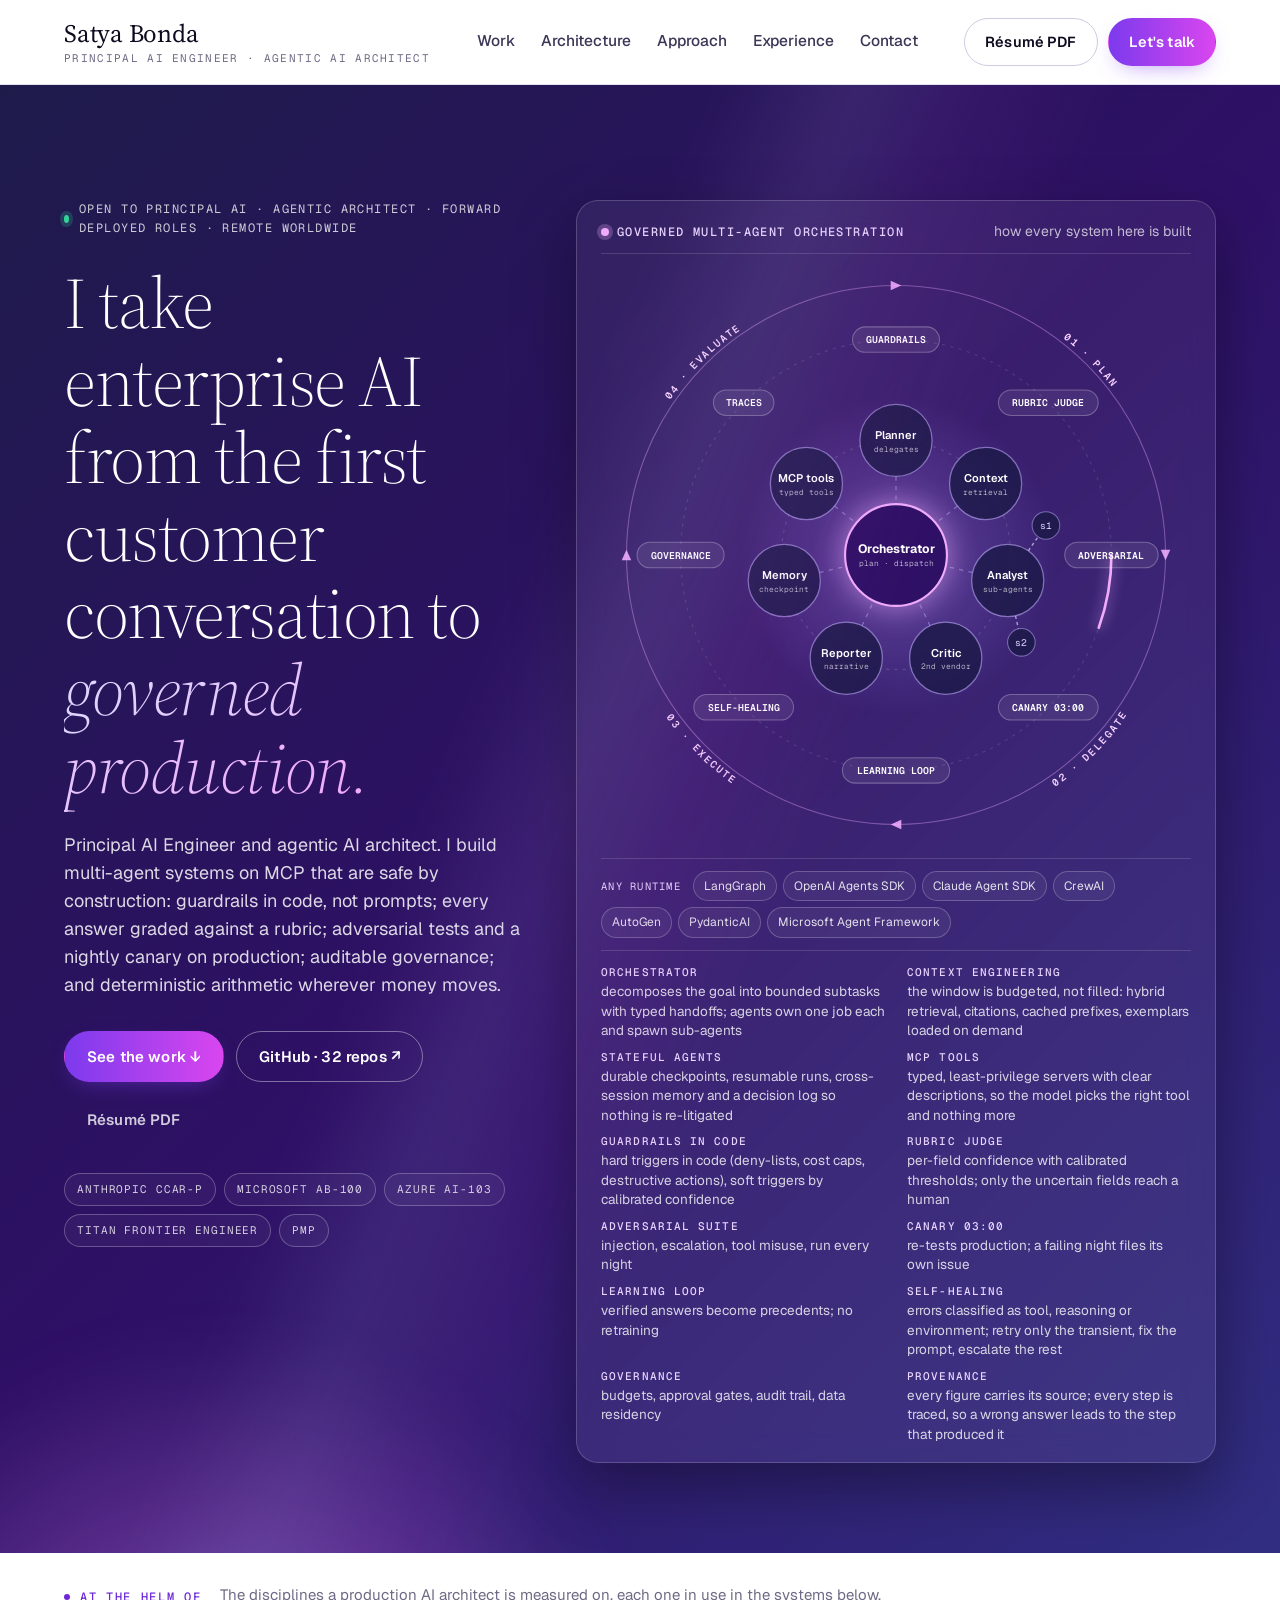
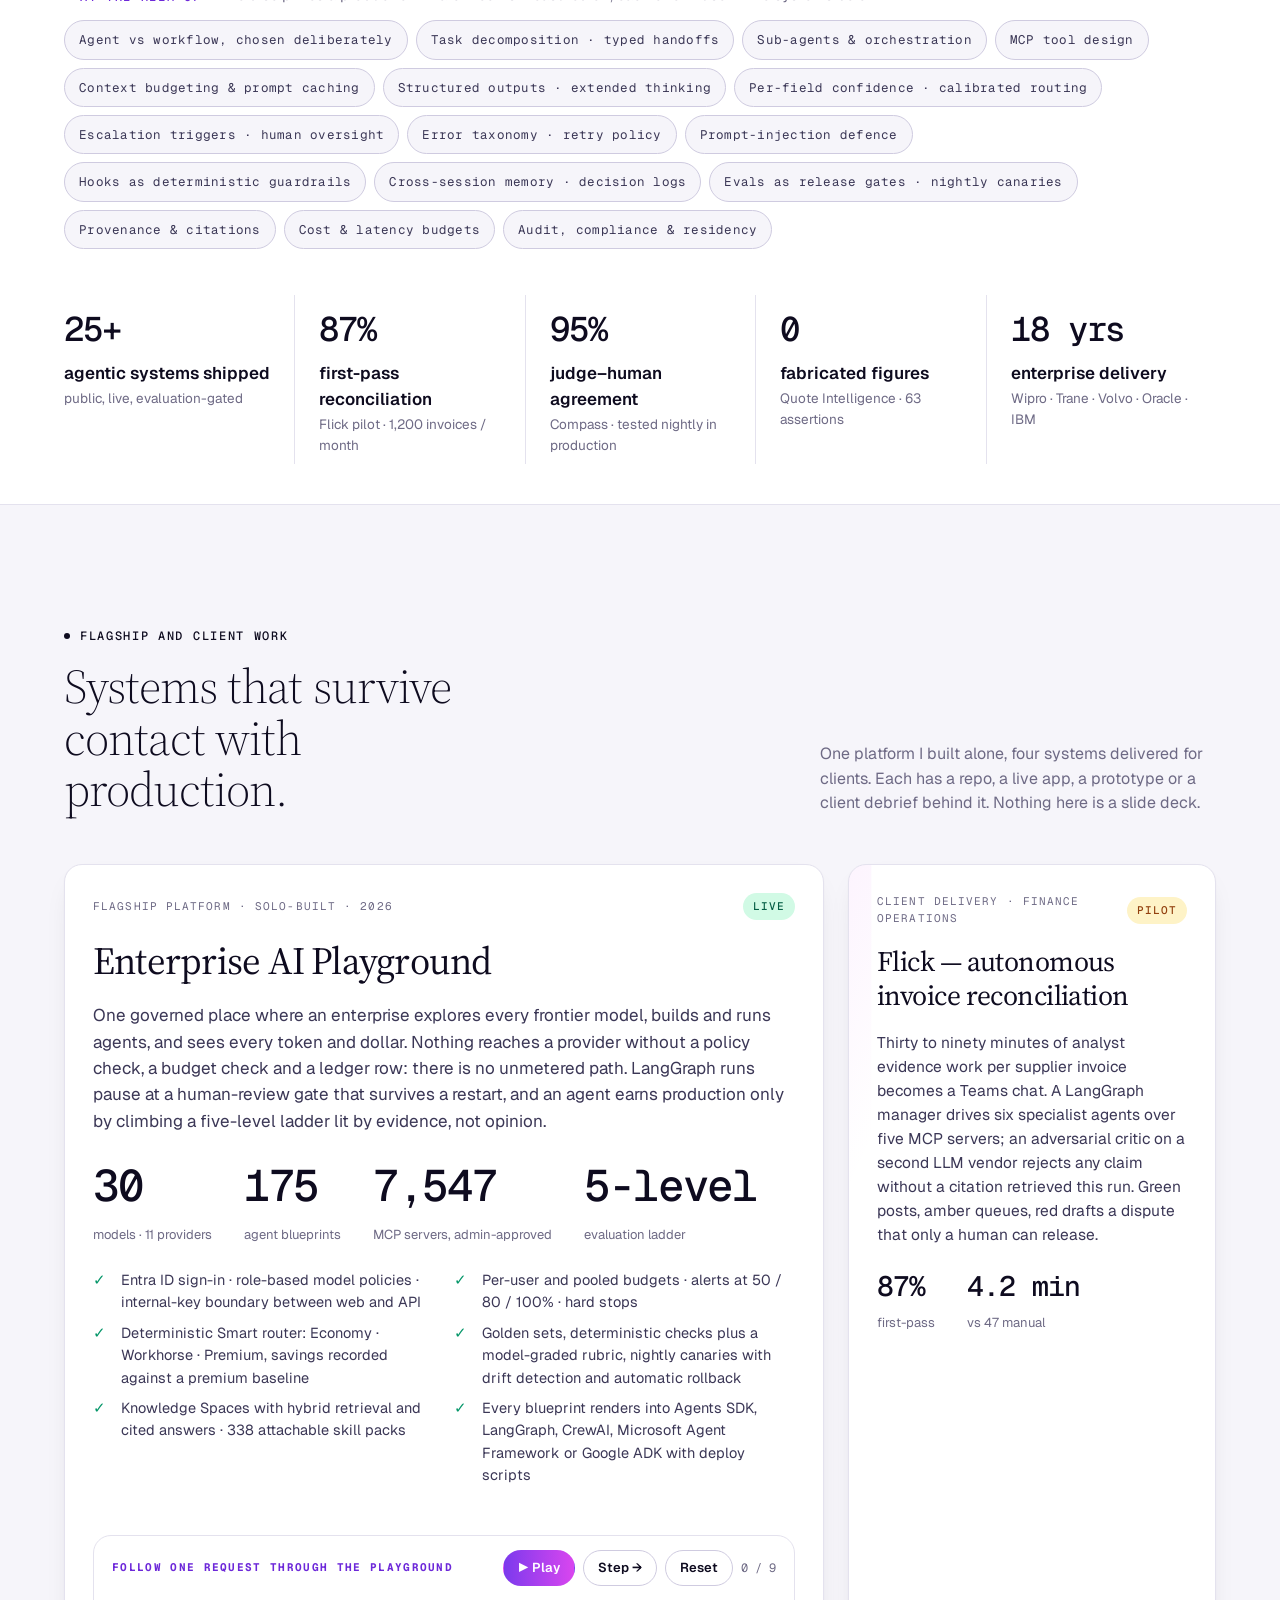
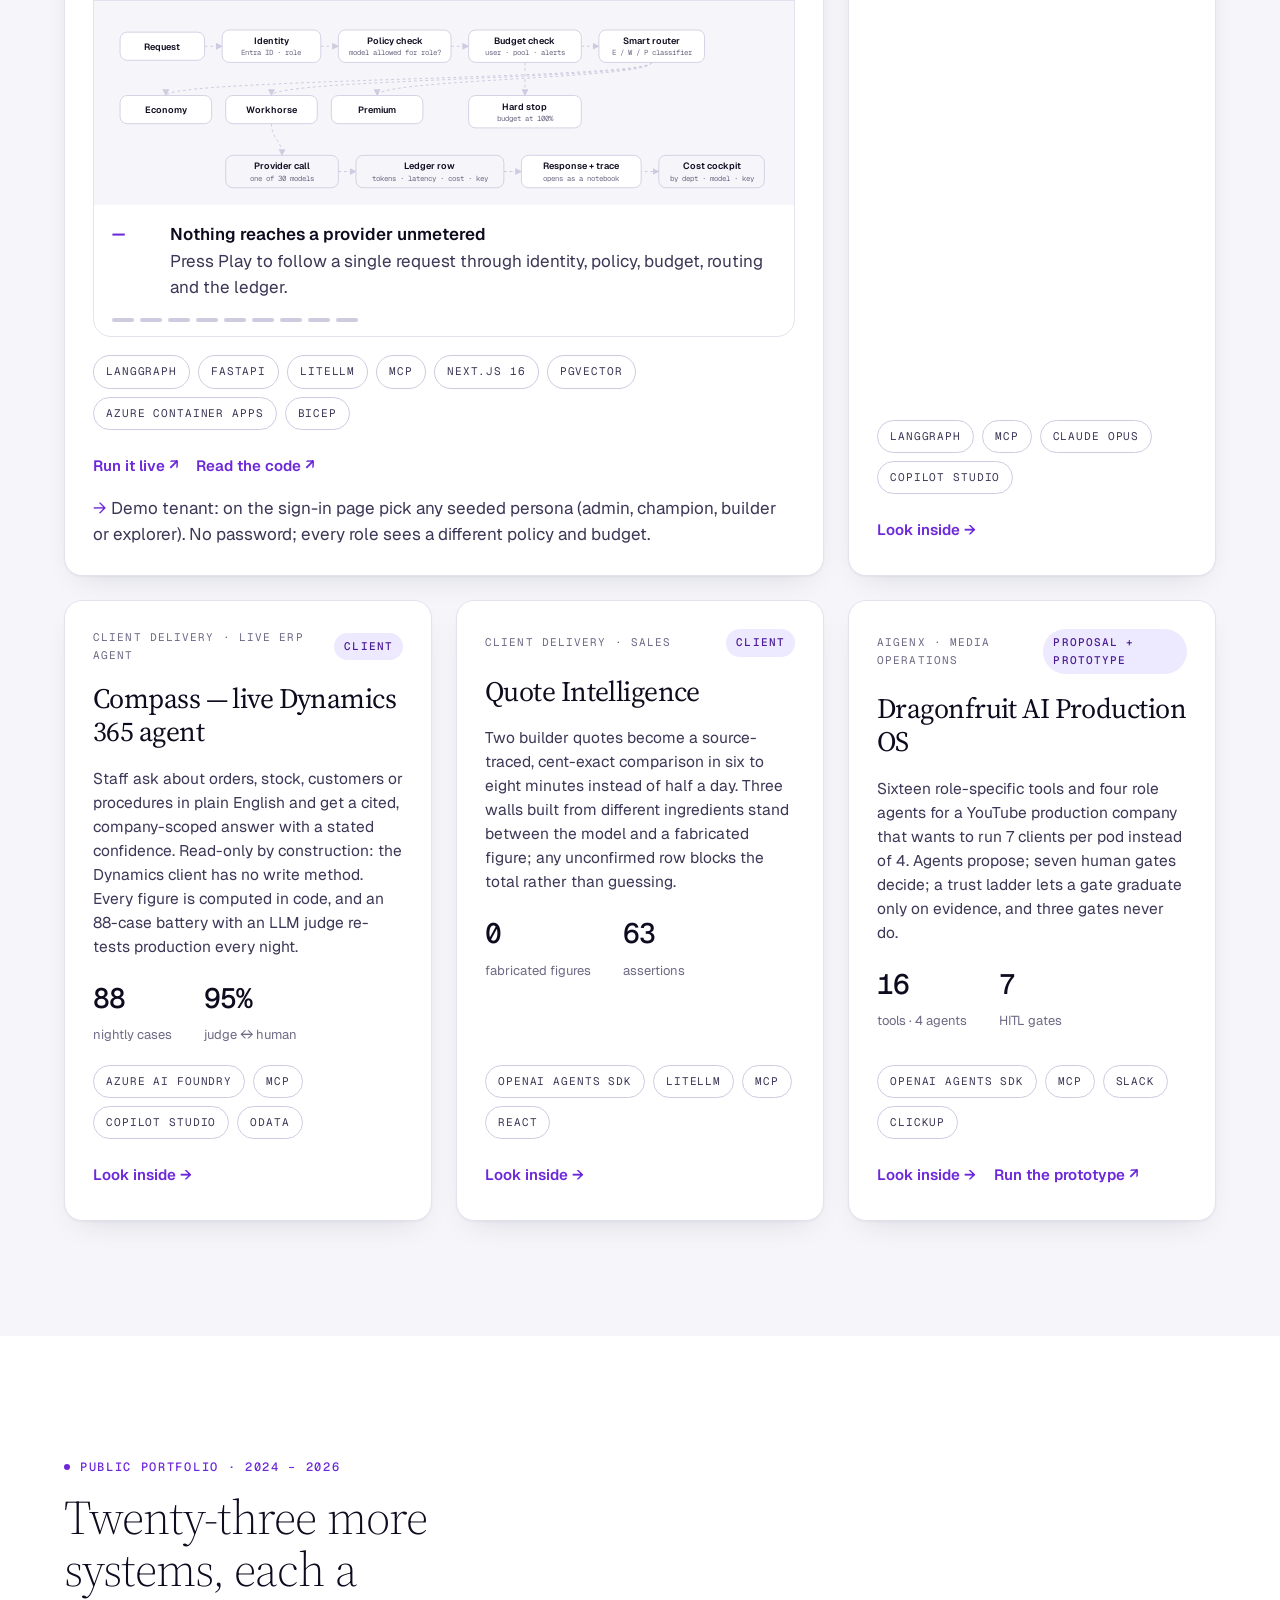
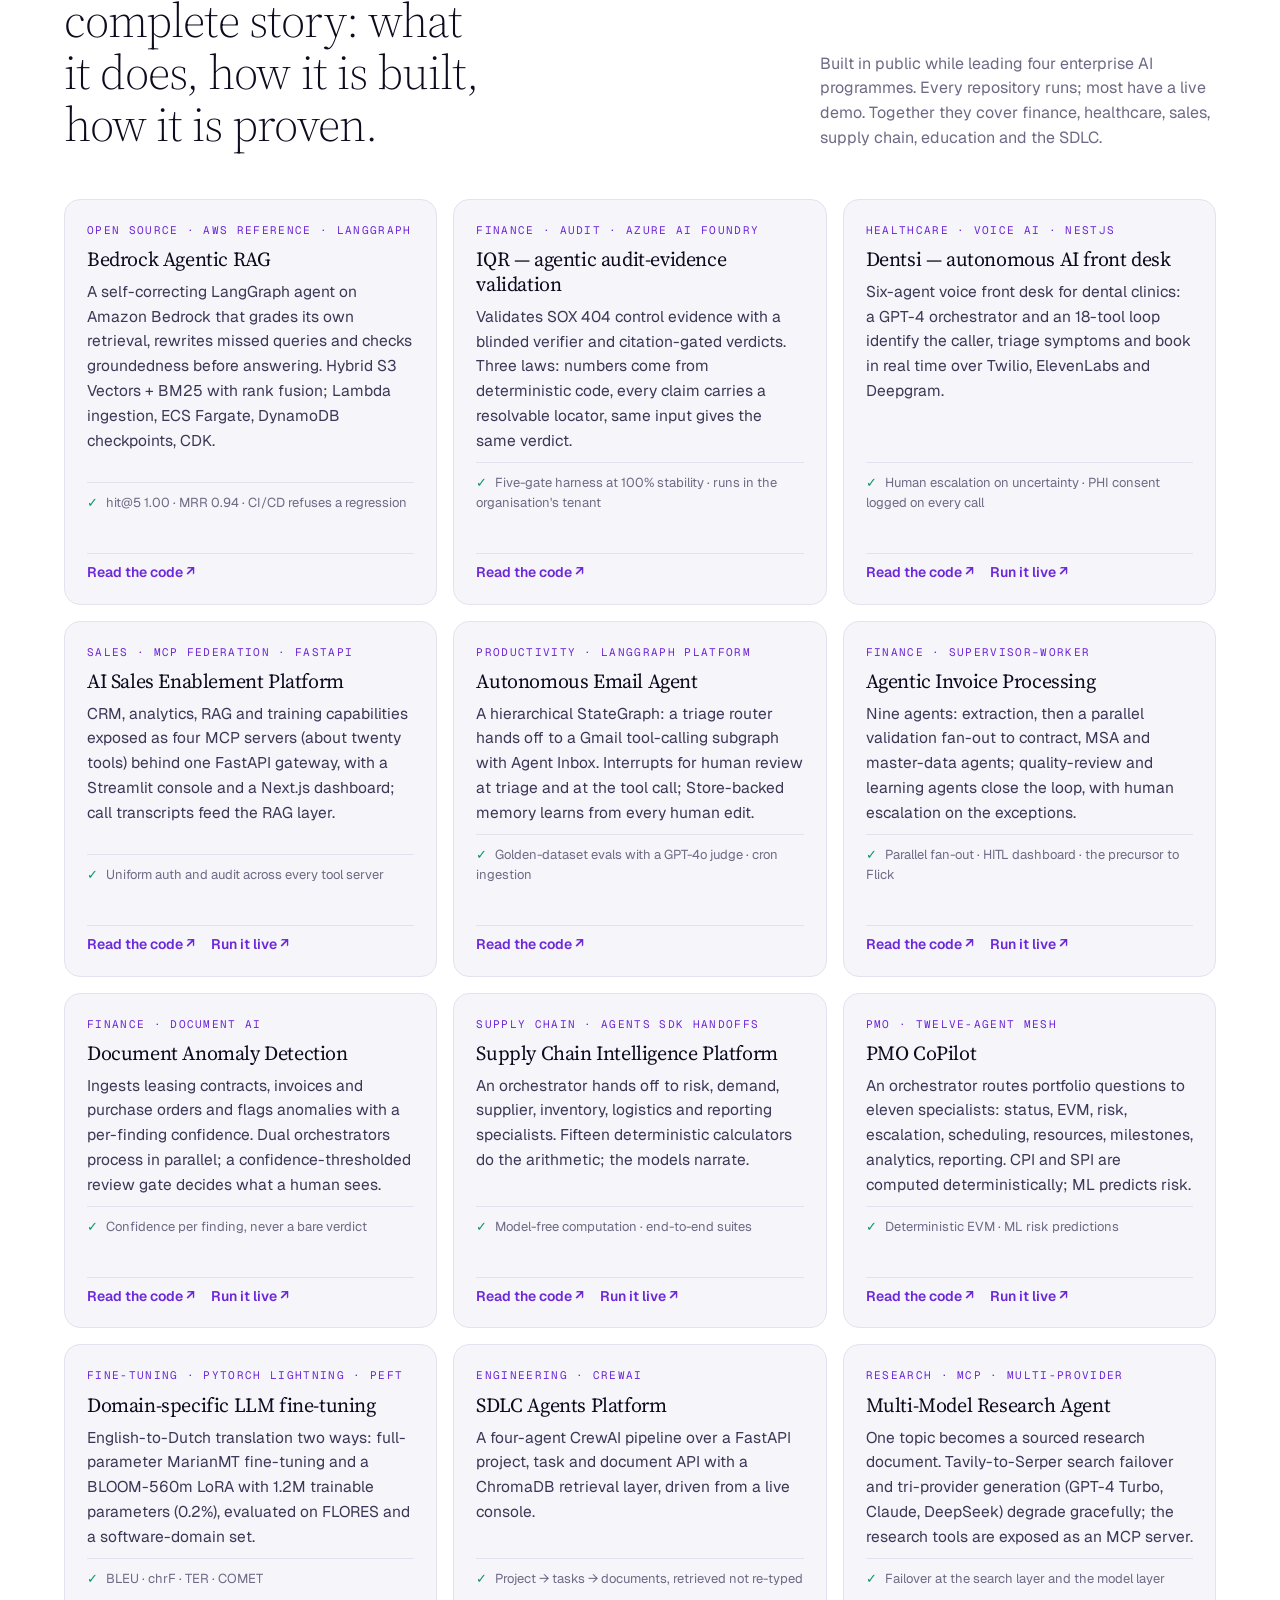
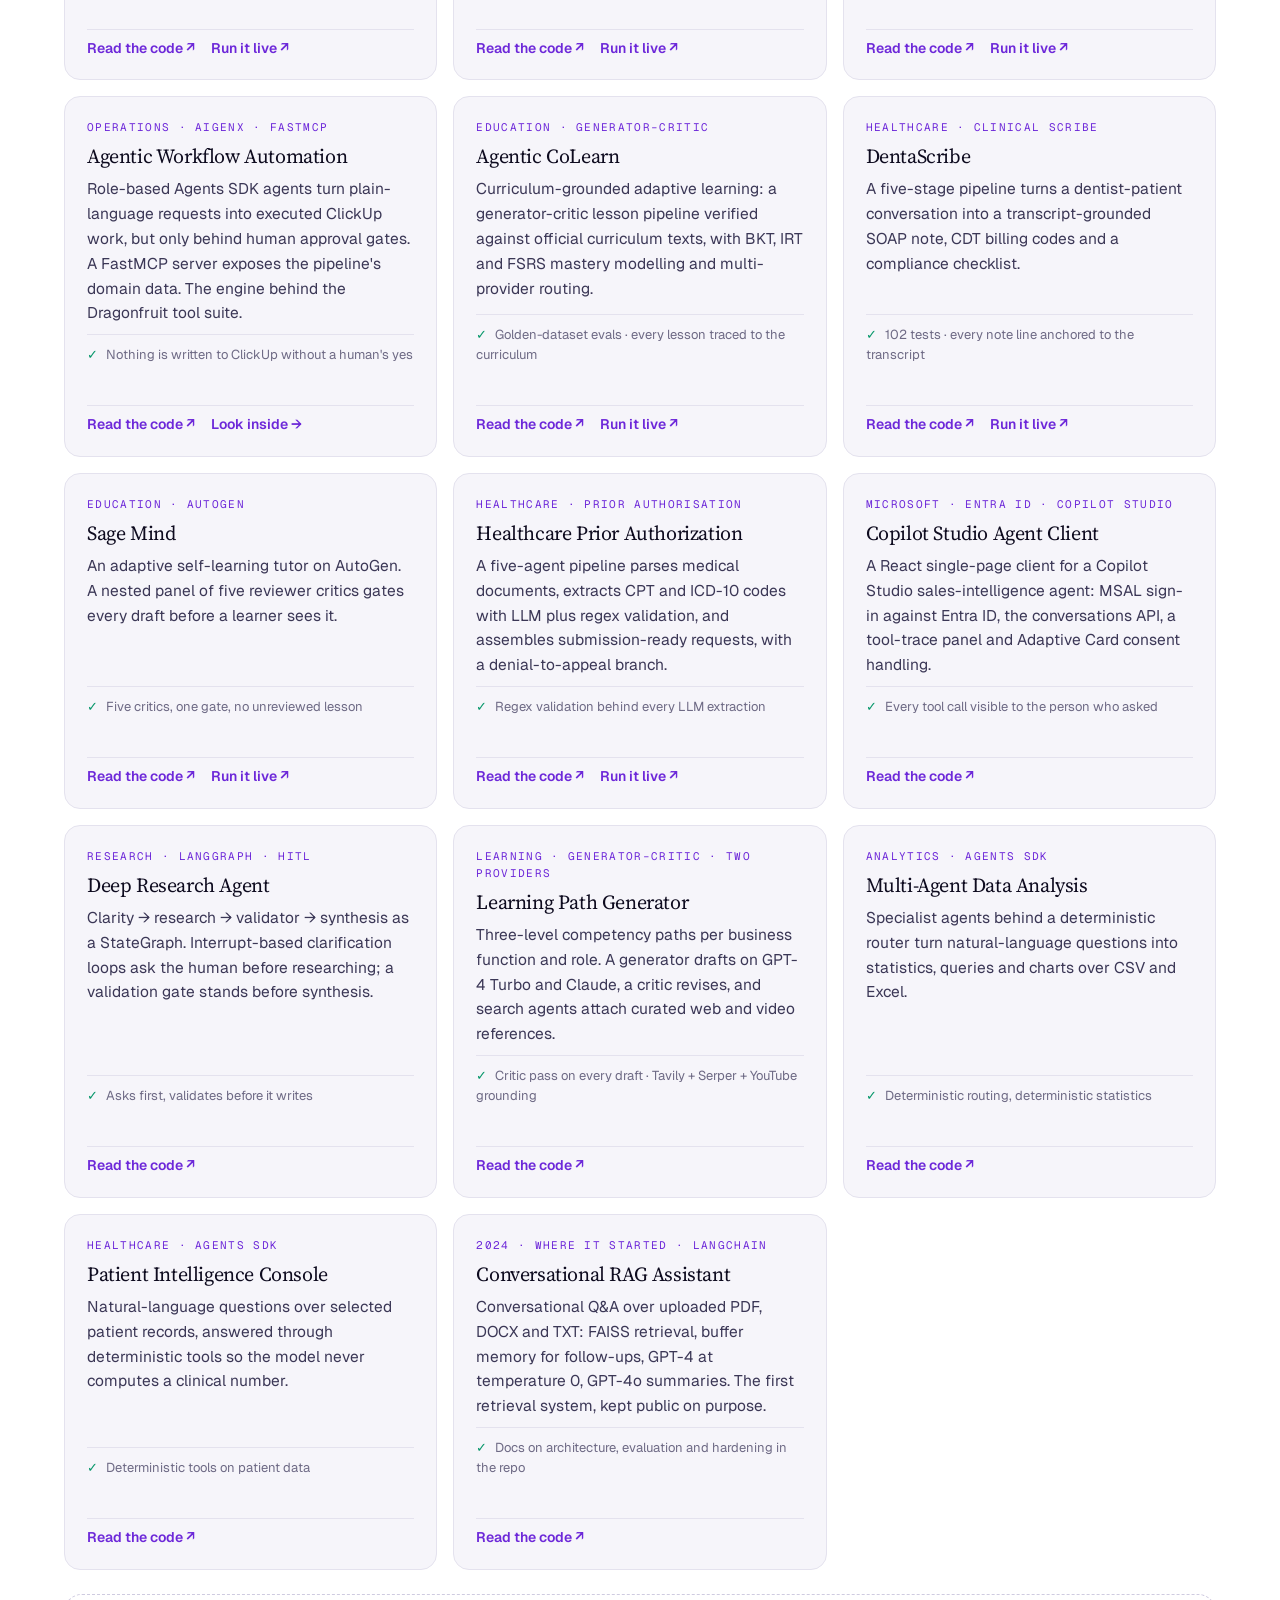
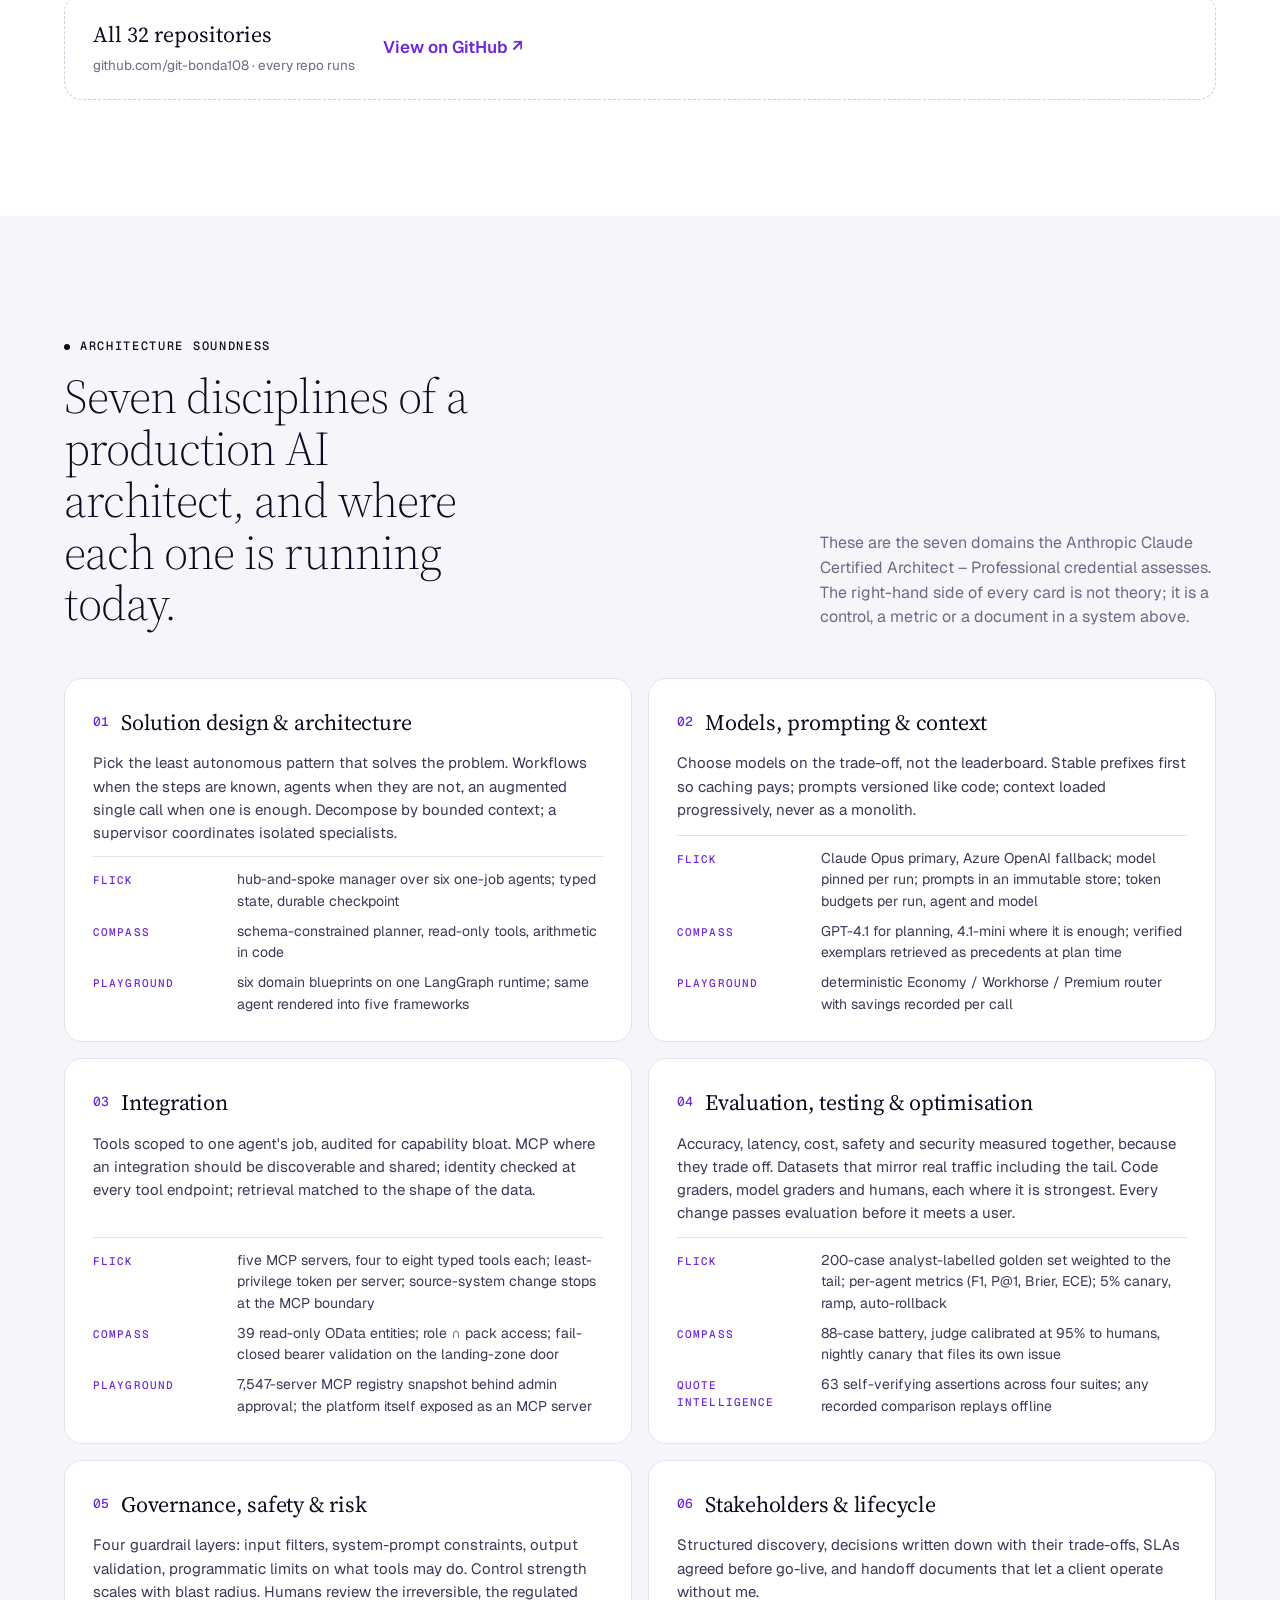
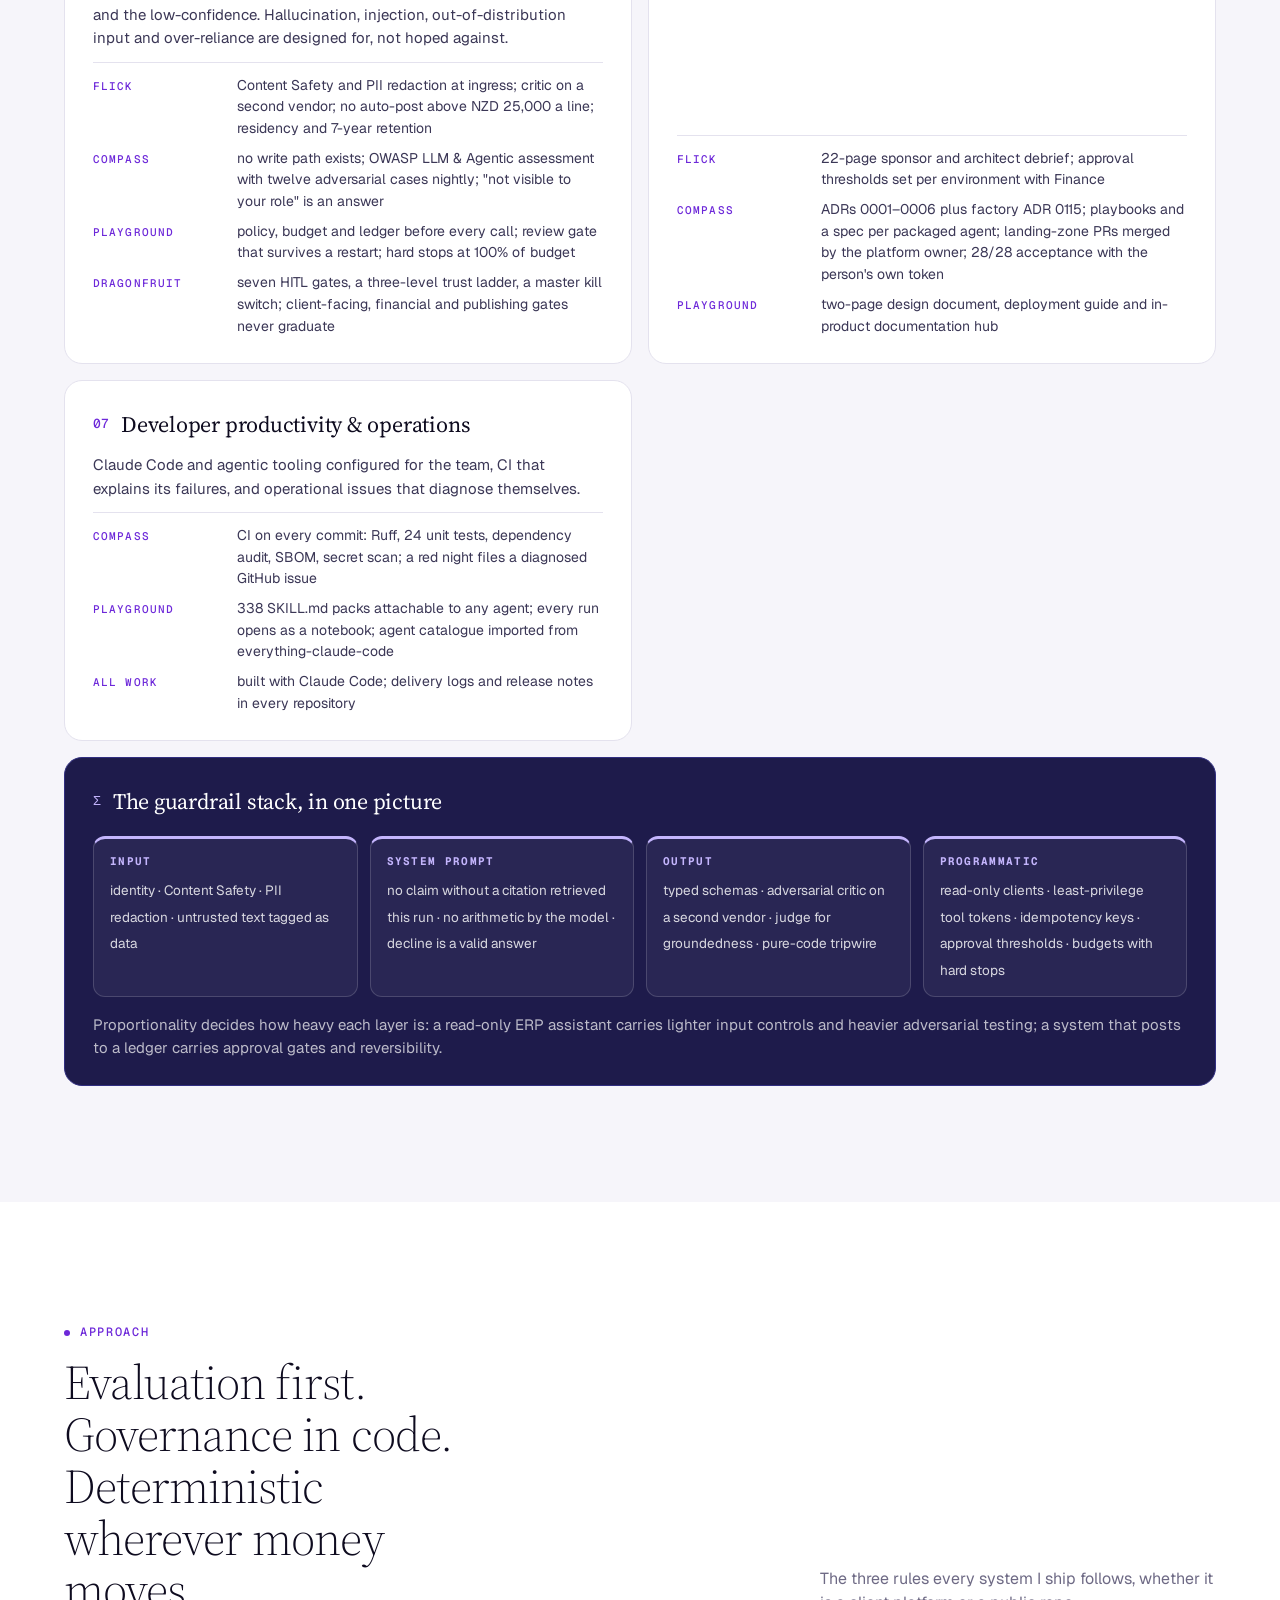
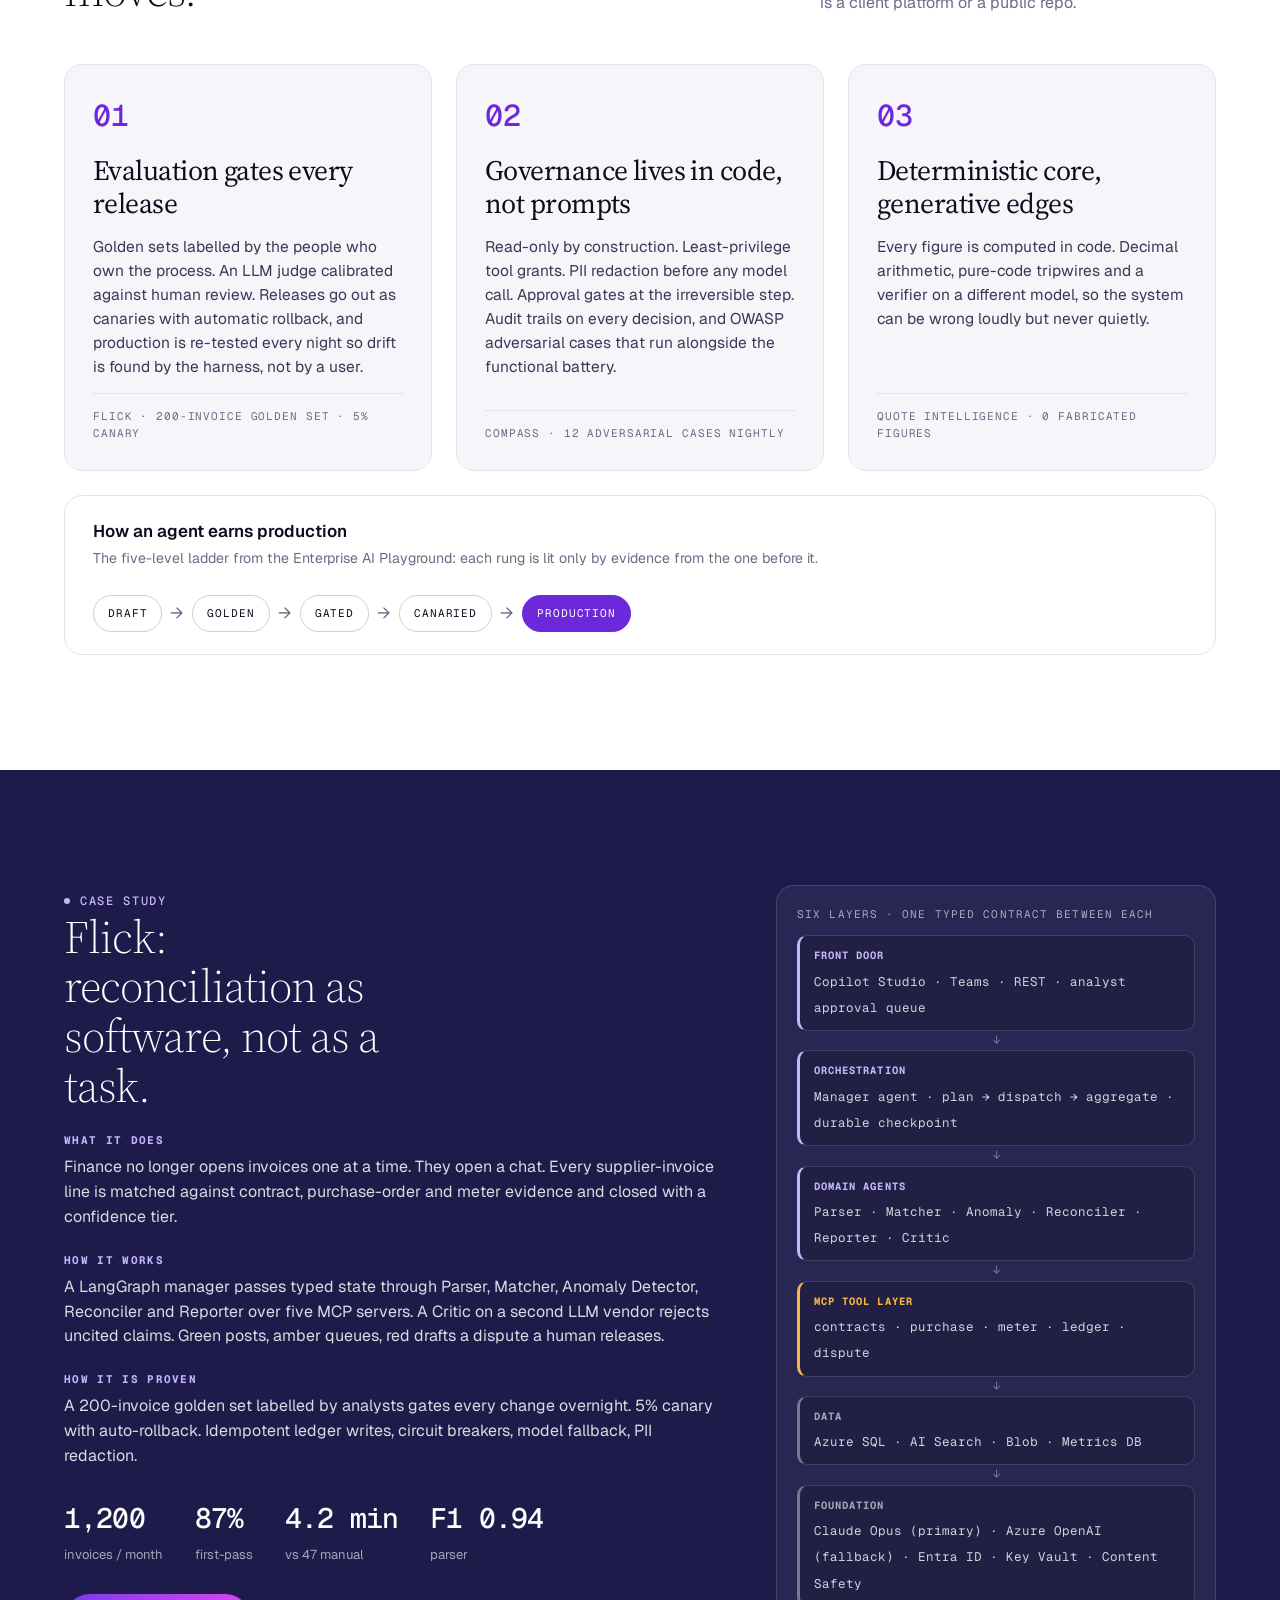
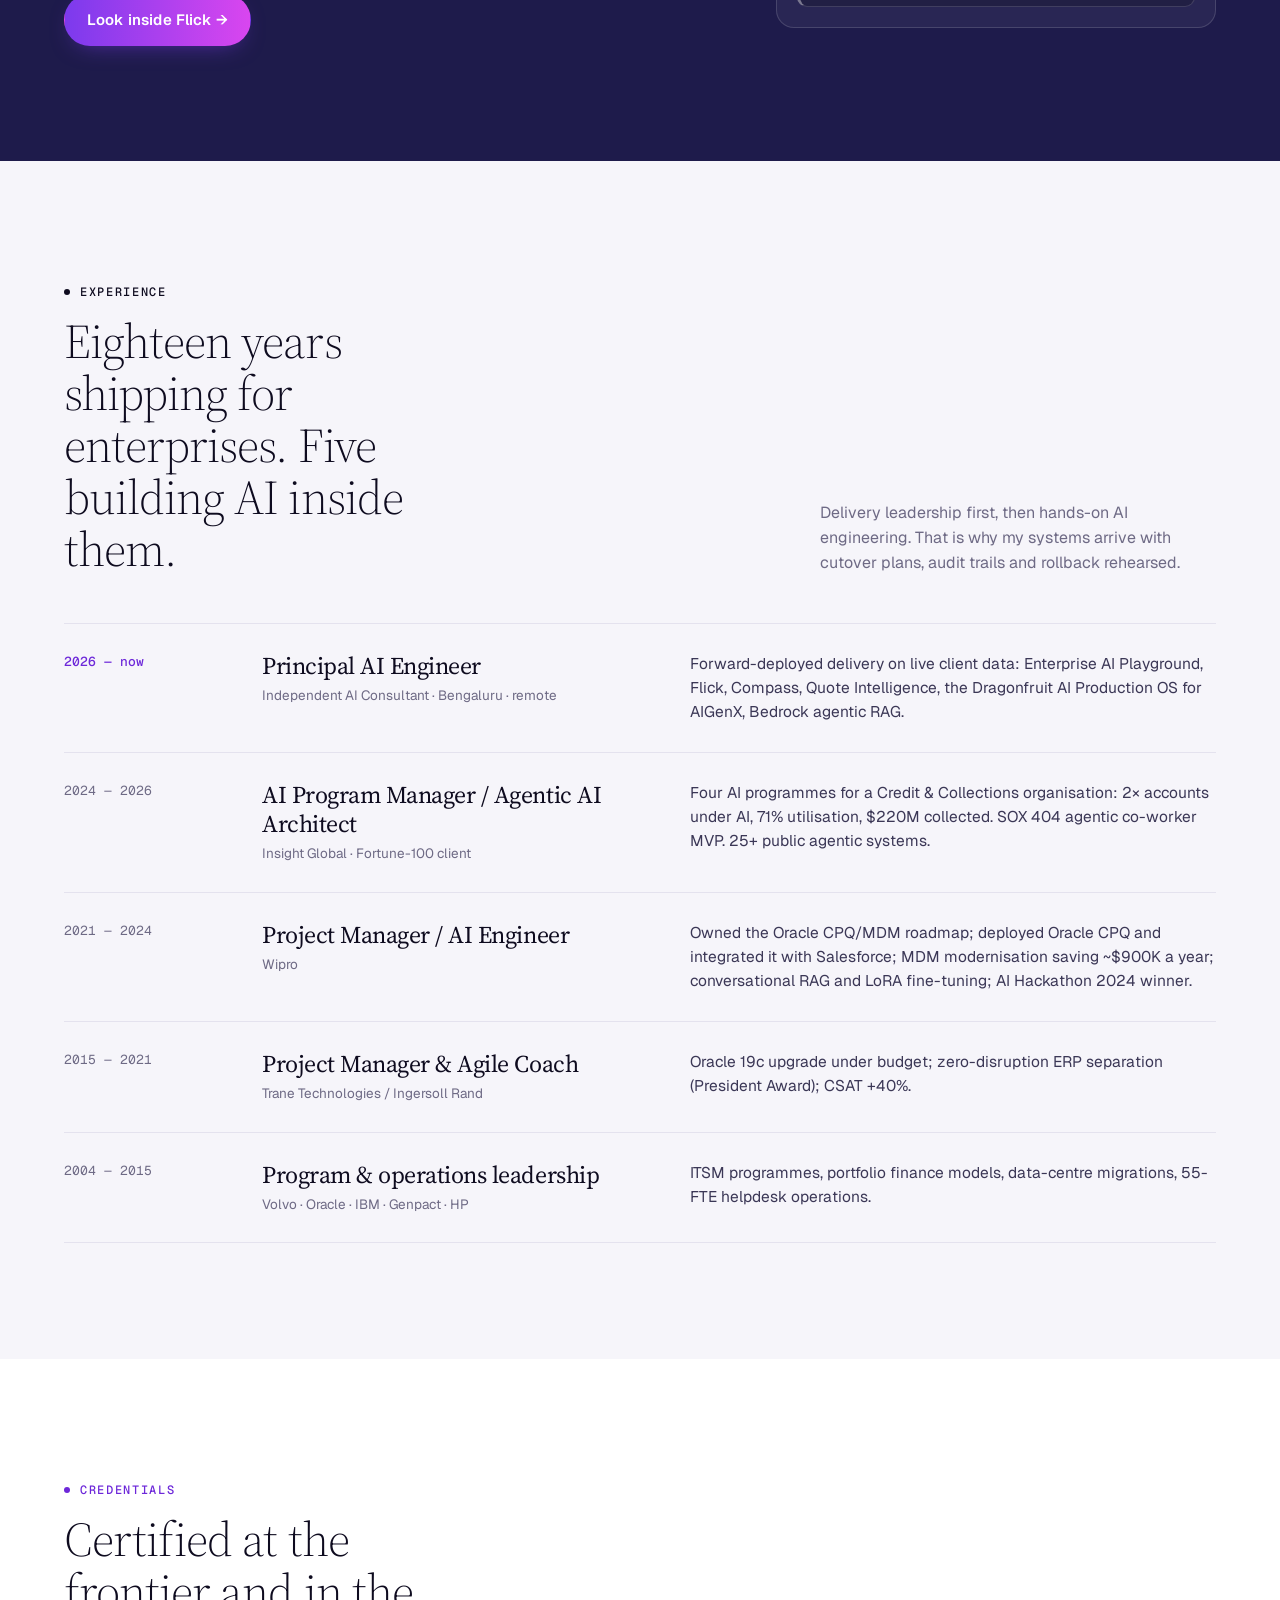
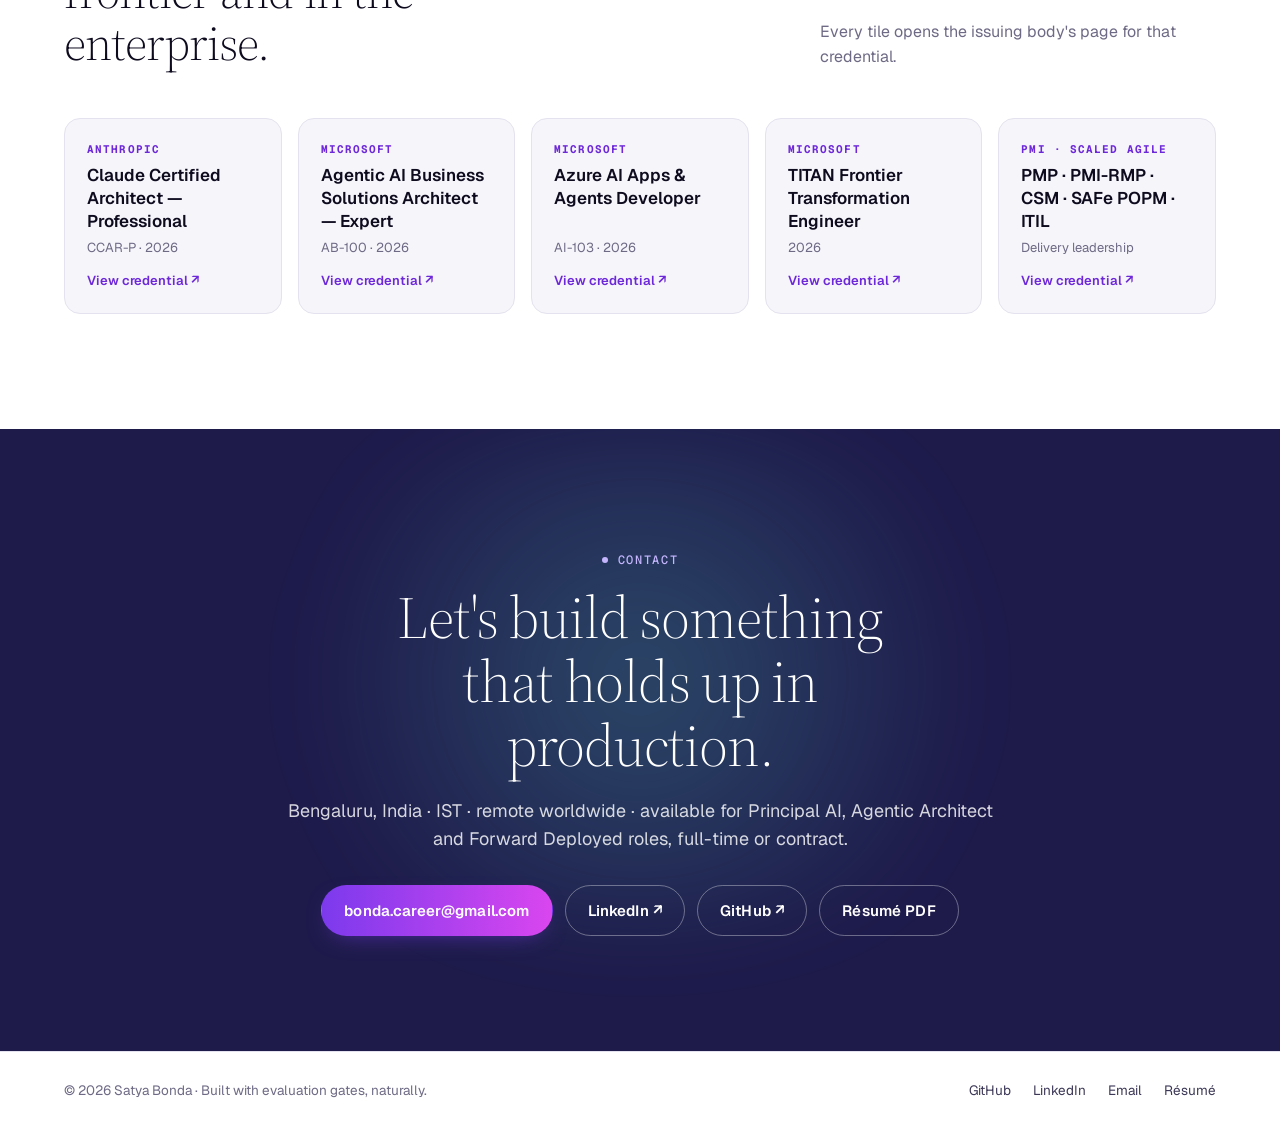
==== index.html @ 6c5ae49b "Hero visual: outer Plan → Delegate → Execute → Evaluate loop ring with flow arrows; frameworks row (" ====
<!doctype html>
<html lang="en">
<head>
<meta charset="utf-8">
<meta name="viewport" content="width=device-width, initial-scale=1">
<title>Satya Bonda — Principal AI Engineer · Agentic AI Architect · Forward Deployed</title>
<meta name="description" content="Principal AI Engineer and agentic AI architect. Multi-agent systems on MCP that are safe by construction: guardrails in code, rubric-graded answers, adversarial tests, nightly canaries, auditable governance, deterministic arithmetic wherever money moves. Bengaluru · remote worldwide.">
<meta property="og:title" content="Satya Bonda — Principal AI Engineer · Agentic AI Architect">
<meta property="og:description" content="I take enterprise AI from the first customer conversation to governed production. 25+ agentic systems, evaluation-gated, in production or pilot.">
<meta property="og:image" content="https://git-bonda108.github.io/assets/playground.png">
<meta property="og:type" content="website">
<link rel="icon" href="assets/favicon.svg" type="image/svg+xml">
<link rel="preconnect" href="https://fonts.googleapis.com"><link rel="preconnect" href="https://fonts.gstatic.com" crossorigin>
<link href="https://fonts.googleapis.com/css2?family=Geist:wght@400;500;600&family=Geist+Mono:wght@400;500&family=Source+Serif+4:ital,wght@0,300;0,400;1,300&display=swap" rel="stylesheet">
<link rel="stylesheet" href="styles.css">
</head>
<body>
<nav class="nav"><div class="wrap">
  <a class="brand" href="#top"><b>Satya Bonda</b><small>Principal AI Engineer · Agentic AI Architect</small></a>
  <div class="links"><a href="#work">Work</a><a href="#soundness">Architecture</a><a href="#approach">Approach</a><a href="#experience">Experience</a><a href="#contact">Contact</a></div>
  <div class="actions"><a class="btn btn-outline" href="assets/Satya_Bonda_Principal_AI_Engineer_Resume.pdf" target="_blank" rel="noopener">Résumé PDF</a><a class="btn btn-primary" href="mailto:bonda.career@gmail.com">Let's talk</a></div>
  <button class="menu-btn" aria-label="Menu"><span></span><span></span><span></span></button>
</div></nav>

<header class="hero" id="top"><div class="wrap">
  <div>
    <span class="avail"><i></i>Open to Principal AI · Agentic Architect · Forward Deployed roles · remote worldwide</span>
    <h1>I take enterprise AI from the first customer conversation to <em>governed production.</em></h1>
    <p class="lead">Principal AI Engineer and agentic AI architect. I build multi-agent systems on MCP that are safe by construction: guardrails in code, not prompts; every answer graded against a rubric; adversarial tests and a nightly canary on production; auditable governance; and deterministic arithmetic wherever money moves.</p>
    <div class="ctas"><a class="btn btn-primary" href="#work">See the work ↓</a><a class="btn btn-outline" href="https://github.com/git-bonda108" target="_blank" rel="noopener">GitHub · 32 repos ↗</a><a class="btn btn-ghost" href="assets/Satya_Bonda_Principal_AI_Engineer_Resume.pdf" target="_blank" rel="noopener">Résumé PDF</a></div>
    <div class="trust"><span class="pill">Anthropic CCAR-P</span><span class="pill">Microsoft AB-100</span><span class="pill">Azure AI-103</span><span class="pill">TITAN Frontier Engineer</span><span class="pill">PMP</span></div>
  </div>
  <aside class="orch" aria-label="Governed multi-agent orchestration"><div class="orch-top"><b><i></i>governed multi-agent orchestration</b><span>how every system here is built</span></div><svg class="orch-svg" viewBox="0 0 556 556" xmlns="http://www.w3.org/2000/svg" role="img" aria-label="Governed multi-agent orchestration"><defs><radialGradient id="og" cx="50%" cy="50%" r="50%"><stop offset="0" stop-color="#A78BFA" stop-opacity=".35"/><stop offset="1" stop-color="#A78BFA" stop-opacity="0"/></radialGradient></defs><circle cx="278.00" cy="278.00" r="150" fill="url(#og)"/><circle class="ring" cx="278.00" cy="278.00" r="108.00"/><circle class="ring r2" cx="278.00" cy="278.00" r="203.00"/><circle class="comet" cx="278.00" cy="278.00" r="203.00"/><circle class="ring r3" cx="278.00" cy="278.00" r="254.00"/><path id="lp0" d="M335.14 30.51 A254.00 254.00 0 0 1 525.49 220.86" fill="none"/><text class="loop" dy="-4"><textPath href="#lp0" startOffset="50%" text-anchor="middle">01 · Plan</textPath></text><path id="lp1" d="M335.14 525.49 A254.00 254.00 0 0 0 525.49 335.14" fill="none"/><text class="loop" dy="11"><textPath href="#lp1" startOffset="50%" text-anchor="middle">02 · Delegate</textPath></text><path id="lp2" d="M30.51 335.14 A254.00 254.00 0 0 0 220.86 525.49" fill="none"/><text class="loop" dy="11"><textPath href="#lp2" startOffset="50%" text-anchor="middle">03 · Execute</textPath></text><path id="lp3" d="M30.51 220.86 A254.00 254.00 0 0 1 220.86 30.51" fill="none"/><text class="loop" dy="-4"><textPath href="#lp3" startOffset="50%" text-anchor="middle">04 · Evaluate</textPath></text><path class="larrow" d="M-5 -4.5 L5 0 L-5 4.5 Z" transform="rotate(0 278.00 278.00) translate(278.00 24.00)"/><path class="larrow" d="M-5 -4.5 L5 0 L-5 4.5 Z" transform="rotate(90 278.00 278.00) translate(278.00 24.00)"/><path class="larrow" d="M-5 -4.5 L5 0 L-5 4.5 Z" transform="rotate(180 278.00 278.00) translate(278.00 24.00)"/><path class="larrow" d="M-5 -4.5 L5 0 L-5 4.5 Z" transform="rotate(270 278.00 278.00) translate(278.00 24.00)"/><line class="spoke" style="animation-delay:0.00s" x1="278.00" y1="204.00" x2="278.00" y2="230.00"/><line class="spoke" style="animation-delay:0.45s" x1="335.86" y1="231.86" x2="315.53" y2="248.07"/><line class="spoke" style="animation-delay:0.90s" x1="350.14" y1="294.47" x2="324.80" y2="288.68"/><line class="spoke" style="animation-delay:1.35s" x1="310.11" y1="344.67" x2="298.83" y2="321.25"/><line class="spoke" style="animation-delay:1.80s" x1="245.89" y1="344.67" x2="257.17" y2="321.25"/><line class="spoke" style="animation-delay:2.25s" x1="205.86" y1="294.47" x2="231.20" y2="288.68"/><line class="spoke" style="animation-delay:2.70s" x1="220.14" y1="231.86" x2="240.47" y2="248.07"/><line class="spoke sub" x1="402.68" y1="274.10" x2="411.87" y2="260.85"/><g class="sub-node"><circle cx="419.29" cy="250.17" r="13"/><text x="419.29" y="253.37" text-anchor="middle">s1</text></g><line class="spoke sub" x1="390.63" y1="335.23" x2="393.36" y2="347.61"/><g class="sub-node"><circle cx="396.16" cy="360.30" r="13"/><text x="396.16" y="363.50" text-anchor="middle">s2</text></g><g class="node" style="animation-delay:0.00s"><circle cx="278.00" cy="170.00" r="34"/><text x="278.00" y="169.00" text-anchor="middle">Planner</text><text class="s" x="278.00" y="180.50" text-anchor="middle">delegates</text></g><g class="node" style="animation-delay:0.45s"><circle cx="362.44" cy="210.66" r="34"/><text x="362.44" y="209.66" text-anchor="middle">Context</text><text class="s" x="362.44" y="221.16" text-anchor="middle">retrieval</text></g><g class="node" style="animation-delay:0.90s"><circle cx="383.29" cy="302.03" r="34"/><text x="383.29" y="301.03" text-anchor="middle">Analyst</text><text class="s" x="383.29" y="312.53" text-anchor="middle">sub-agents</text></g><g class="node" style="animation-delay:1.35s"><circle cx="324.86" cy="375.30" r="34"/><text x="324.86" y="374.30" text-anchor="middle">Critic</text><text class="s" x="324.86" y="385.80" text-anchor="middle">2nd vendor</text></g><g class="node" style="animation-delay:1.80s"><circle cx="231.14" cy="375.30" r="34"/><text x="231.14" y="374.30" text-anchor="middle">Reporter</text><text class="s" x="231.14" y="385.80" text-anchor="middle">narrative</text></g><g class="node" style="animation-delay:2.25s"><circle cx="172.71" cy="302.03" r="34"/><text x="172.71" y="301.03" text-anchor="middle">Memory</text><text class="s" x="172.71" y="312.53" text-anchor="middle">checkpoint</text></g><g class="node" style="animation-delay:2.70s"><circle cx="193.56" cy="210.66" r="34"/><text x="193.56" y="209.66" text-anchor="middle">MCP tools</text><text class="s" x="193.56" y="221.16" text-anchor="middle">typed tools</text></g><g class="hub"><circle cx="278.00" cy="278.00" r="48"/><text x="278.00" y="276.00" text-anchor="middle">Orchestrator</text><text class="s" x="278.00" y="288.50" text-anchor="middle">plan · dispatch</text></g><g class="pill" style="animation-delay:0.0s"><rect x="237.00" y="63.00" width="82" height="24" rx="12"/><text x="278.00" y="78.40" text-anchor="middle">Guardrails</text></g><g class="pill" style="animation-delay:1.0s"><rect x="374.54" y="122.46" width="94" height="24" rx="12"/><text x="421.54" y="137.86" text-anchor="middle">Rubric judge</text></g><g class="pill" style="animation-delay:2.0s"><rect x="437.00" y="266.00" width="88" height="24" rx="12"/><text x="481.00" y="281.40" text-anchor="middle">Adversarial</text></g><g class="pill" style="animation-delay:3.0s"><rect x="374.54" y="409.54" width="94" height="24" rx="12"/><text x="421.54" y="424.94" text-anchor="middle">Canary 03:00</text></g><g class="pill" style="animation-delay:4.0s"><rect x="227.50" y="469.00" width="101" height="24" rx="12"/><text x="278.00" y="484.40" text-anchor="middle">Learning loop</text></g><g class="pill" style="animation-delay:5.0s"><rect x="87.46" y="409.54" width="94" height="24" rx="12"/><text x="134.46" y="424.94" text-anchor="middle">Self-healing</text></g><g class="pill" style="animation-delay:6.0s"><rect x="34.00" y="266.00" width="82" height="24" rx="12"/><text x="75.00" y="281.40" text-anchor="middle">Governance</text></g><g class="pill" style="animation-delay:7.0s"><rect x="105.96" y="122.46" width="57" height="24" rx="12"/><text x="134.46" y="137.86" text-anchor="middle">Traces</text></g></svg><div class="orch-fw"><span>any runtime</span><i>LangGraph</i><i>OpenAI Agents SDK</i><i>Claude Agent SDK</i><i>CrewAI</i><i>AutoGen</i><i>PydanticAI</i><i>Microsoft Agent Framework</i></div><ul class="orch-pts"><li><b>Orchestrator</b> decomposes the goal into bounded subtasks with typed handoffs; agents own one job each and spawn sub-agents</li><li><b>Context engineering</b> the window is budgeted, not filled: hybrid retrieval, citations, cached prefixes, exemplars loaded on demand</li><li><b>Stateful agents</b> durable checkpoints, resumable runs, cross-session memory and a decision log so nothing is re-litigated</li><li><b>MCP tools</b> typed, least-privilege servers with clear descriptions, so the model picks the right tool and nothing more</li><li><b>Guardrails in code</b> hard triggers in code (deny-lists, cost caps, destructive actions), soft triggers by calibrated confidence</li><li><b>Rubric judge</b> per-field confidence with calibrated thresholds; only the uncertain fields reach a human</li><li><b>Adversarial suite</b> injection, escalation, tool misuse, run every night</li><li><b>Canary 03:00</b> re-tests production; a failing night files its own issue</li><li><b>Learning loop</b> verified answers become precedents; no retraining</li><li><b>Self-healing</b> errors classified as tool, reasoning or environment; retry only the transient, fix the prompt, escalate the rest</li><li><b>Governance</b> budgets, approval gates, audit trail, data residency</li><li><b>Provenance</b> every figure carries its source; every step is traced, so a wrong answer leads to the step that produced it</li></ul></aside>
</div></header>

<section class="disc light"><div class="wrap">
  <div class="disc-head"><span class="label">At the helm of</span><p>The disciplines a production AI architect is measured on, each one in use in the systems below.</p></div>
  <div class="disc-row">
    <a href="#soundness">Agent vs workflow, chosen deliberately</a><a href="#soundness">Task decomposition · typed handoffs</a><a href="#soundness">Sub-agents &amp; orchestration</a><a href="#soundness">MCP tool design</a><a href="#soundness">Context budgeting &amp; prompt caching</a><a href="#soundness">Structured outputs · extended thinking</a><a href="#soundness">Per-field confidence · calibrated routing</a><a href="#soundness">Escalation triggers · human oversight</a><a href="#soundness">Error taxonomy · retry policy</a><a href="#soundness">Prompt-injection defence</a><a href="#soundness">Hooks as deterministic guardrails</a><a href="#soundness">Cross-session memory · decision logs</a><a href="#soundness">Evals as release gates · nightly canaries</a><a href="#soundness">Provenance &amp; citations</a><a href="#soundness">Cost &amp; latency budgets</a><a href="#soundness">Audit, compliance &amp; residency</a>
  </div>
</div></section>

<section class="proof light"><div class="wrap"><div class="grid">
  <div class="cell"><div class="n">25+</div><div class="l">agentic systems shipped</div><div class="s">public, live, evaluation-gated</div></div>
  <div class="cell"><div class="n">87%</div><div class="l">first-pass reconciliation</div><div class="s">Flick pilot · 1,200 invoices / month</div></div>
  <div class="cell"><div class="n">95%</div><div class="l">judge–human agreement</div><div class="s">Compass · tested nightly in production</div></div>
  <div class="cell"><div class="n">0</div><div class="l">fabricated figures</div><div class="s">Quote Intelligence · 63 assertions</div></div>
  <div class="cell"><div class="n">18 yrs</div><div class="l">enterprise delivery</div><div class="s">Wipro · Trane · Volvo · Oracle · IBM</div></div>
</div></div></section>

<section class="light-2" id="work"><div class="wrap">
  <div class="sec-head reveal"><div><span class="label">Flagship and client work</span><h2>Systems that survive contact with production.</h2></div><p class="side">One platform I built alone, four systems delivered for clients. Each has a repo, a live app, a prototype or a client debrief behind it. Nothing here is a slide deck.</p></div>
  <div class="bento">
    <article class="card span2 reveal">
      <div class="top"><span>Flagship platform · solo-built · 2026</span><span class="status live">Live</span></div>
      <h3>Enterprise AI Playground</h3>
      <p>One governed place where an enterprise explores every frontier model, builds and runs agents, and sees every token and dollar. Nothing reaches a provider without a policy check, a budget check and a ledger row: there is no unmetered path. LangGraph runs pause at a human-review gate that survives a restart, and an agent earns production only by climbing a five-level ladder lit by evidence, not opinion.</p>
      <div class="metrics"><div class="metric"><b>30</b><span>models · 11 providers</span></div><div class="metric"><b>175</b><span>agent blueprints</span></div><div class="metric"><b>7,547</b><span>MCP servers, admin-approved</span></div><div class="metric"><b>5-level</b><span>evaluation ladder</span></div></div>
      <ul class="checks two-col">
        <li>Entra ID sign-in · role-based model policies · internal-key boundary between web and API</li>
        <li>Per-user and pooled budgets · alerts at 50 / 80 / 100% · hard stops</li>
        <li>Deterministic Smart router: Economy · Workhorse · Premium, savings recorded against a premium baseline</li>
        <li>Golden sets, deterministic checks plus a model-graded rubric, nightly canaries with drift detection and automatic rollback</li>
        <li>Knowledge Spaces with hybrid retrieval and cited answers · 338 attachable skill packs</li>
        <li>Every blueprint renders into Agents SDK, LangGraph, CrewAI, Microsoft Agent Framework or Google ADK with deploy scripts</li>
      </ul>
      <div class="flow reveal" data-intro="Nothing reaches a provider unmetered" data-intro-text="Press Play to follow a single request through identity, policy, budget, routing and the ledger."><div class="flow-head"><b>Follow one request through the Playground</b><div class="flow-ctl"><button data-act="play">▶ Play</button><button data-act="step">Step →</button><button data-act="reset">Reset</button><span data-count>0 / 9</span></div></div><div class="flow-stage"><svg viewBox="0 0 960 270" xmlns="http://www.w3.org/2000/svg" role="img"><defs><marker id="fa" viewBox="0 0 10 10" refX="9" refY="5" markerWidth="7" markerHeight="7" orient="auto-start-reverse"><path d="M0 0L10 5L0 10z" class="fa"/></marker></defs><path class="fe" data-e="req-id" d="M140 50.0 L165 50.0" marker-end="url(#fa)"/><path class="fe" data-e="id-pol" d="M305 50.0 L330 50.0" marker-end="url(#fa)"/><path class="fe" data-e="pol-bud" d="M490 50.0 L515 50.0" marker-end="url(#fa)"/><path class="fe" data-e="bud-rt" d="M675 50.0 L700 50.0" marker-end="url(#fa)"/><path class="fe" data-e="bud-stop" d="M595.0 73 C595.0 96.5 595.0 96.5 595.0 120" marker-end="url(#fa)"/><path class="fe" data-e="rt-eco" d="M775.0 73 C775.0 96.5 85.0 96.5 85.0 120" marker-end="url(#fa)"/><path class="fe" data-e="rt-wh" d="M775.0 73 C775.0 96.5 235.0 96.5 235.0 120" marker-end="url(#fa)"/><path class="fe" data-e="rt-prem" d="M775.0 73 C775.0 96.5 385.0 96.5 385.0 120" marker-end="url(#fa)"/><path class="fe" data-e="wh-prov" d="M235.0 160 C235.0 182.5 250.0 182.5 250.0 205" marker-end="url(#fa)"/><path class="fe" data-e="prov-led" d="M330 228.0 L355 228.0" marker-end="url(#fa)"/><path class="fe" data-e="led-resp" d="M565 228.0 L590 228.0" marker-end="url(#fa)"/><path class="fe" data-e="led-cock" d="M565 228.0 L785 228.0" marker-end="url(#fa)"/><g class="fn k-" data-n="req"><rect x="20" y="30" width="120" height="40" rx="10"/><text x="80.0" y="55.0" text-anchor="middle">Request</text></g><g class="fn k-agent" data-n="id"><rect x="165" y="27" width="140" height="46" rx="10"/><text x="235.0" y="47.0" text-anchor="middle">Identity</text><text class="sub" x="235.0" y="63.0" text-anchor="middle">Entra ID · role</text></g><g class="fn k-agent" data-n="pol"><rect x="330" y="27" width="160" height="46" rx="10"/><text x="410.0" y="47.0" text-anchor="middle">Policy check</text><text class="sub" x="410.0" y="63.0" text-anchor="middle">model allowed for role?</text></g><g class="fn k-agent" data-n="bud"><rect x="515" y="27" width="160" height="46" rx="10"/><text x="595.0" y="47.0" text-anchor="middle">Budget check</text><text class="sub" x="595.0" y="63.0" text-anchor="middle">user · pool · alerts</text></g><g class="fn k-agent" data-n="rt"><rect x="700" y="27" width="150" height="46" rx="10"/><text x="775.0" y="47.0" text-anchor="middle">Smart router</text><text class="sub" x="775.0" y="63.0" text-anchor="middle">E / W / P classifier</text></g><g class="fn k-fail" data-n="stop"><rect x="515" y="120" width="160" height="46" rx="10"/><text x="595.0" y="140.0" text-anchor="middle">Hard stop</text><text class="sub" x="595.0" y="156.0" text-anchor="middle">budget at 100%</text></g><g class="fn k-agent" data-n="eco"><rect x="20" y="120" width="130" height="40" rx="10"/><text x="85.0" y="145.0" text-anchor="middle">Economy</text></g><g class="fn k-agent" data-n="wh"><rect x="170" y="120" width="130" height="40" rx="10"/><text x="235.0" y="145.0" text-anchor="middle">Workhorse</text></g><g class="fn k-agent" data-n="prem"><rect x="320" y="120" width="130" height="40" rx="10"/><text x="385.0" y="145.0" text-anchor="middle">Premium</text></g><g class="fn k-store" data-n="prov"><rect x="170" y="205" width="160" height="46" rx="10"/><text x="250.0" y="225.0" text-anchor="middle">Provider call</text><text class="sub" x="250.0" y="241.0" text-anchor="middle">one of 30 models</text></g><g class="fn k-store" data-n="led"><rect x="355" y="205" width="210" height="46" rx="10"/><text x="460.0" y="225.0" text-anchor="middle">Ledger row</text><text class="sub" x="460.0" y="241.0" text-anchor="middle">tokens · latency · cost · key</text></g><g class="fn k-out" data-n="resp"><rect x="590" y="205" width="170" height="46" rx="10"/><text x="675.0" y="225.0" text-anchor="middle">Response + trace</text><text class="sub" x="675.0" y="241.0" text-anchor="middle">opens as a notebook</text></g><g class="fn k-store" data-n="cock"><rect x="785" y="205" width="150" height="46" rx="10"/><text x="860.0" y="225.0" text-anchor="middle">Cost cockpit</text><text class="sub" x="860.0" y="241.0" text-anchor="middle">by dept · model · key</text></g></svg></div><div class="flow-cap"><i data-idx>—</i><div><b data-title></b><p data-text></p></div></div><div class="flow-dots"></div><script type="application/json" class="flow-data">[{"t": "A request arrives", "x": "A person, an agent run or an SDK pointed at the gateway sends a prompt. There is no path that skips what follows.", "n": ["req"]}, {"t": "Identity first", "x": "Entra ID says who is asking; their role and department come with them. Keys are resolved to a budget owner, never to a raw secret in the browser.", "n": ["id"], "e": ["req-id"]}, {"t": "Policy check", "x": "Is this model allowed for this role? Policies are per role and per model, so a Premium model can be admin-only while Economy is open to everyone.", "n": ["pol"], "e": ["id-pol"]}, {"t": "Budget check", "x": "Per-user and pooled budgets with alerts at 50, 80 and 100 percent. The check runs before the call, not after the bill.", "n": ["bud"], "e": ["pol-bud"]}, {"t": "The unhappy path: hard stop", "x": "At 100 percent the gateway refuses the call and says why. Nothing reaches a provider; the ledger records the refusal.", "n": ["stop"], "e": ["bud-stop"]}, {"t": "Smart routing", "x": "A deterministic classifier labels the prompt Economy, Workhorse or Premium. Here it picks Workhorse; the saving against a Premium baseline is recorded per call.", "n": ["rt", "wh"], "e": ["bud-rt", "rt-wh"]}, {"t": "Provider call", "x": "The request goes to one of 30 models across 11 providers through LiteLLM. Prompt caching is honoured; failures fall back on policy.", "n": ["prov"], "e": ["wh-prov"]}, {"t": "Ledger row", "x": "Every call writes tokens, cached tokens, latency, cost and which key paid. Prices come from the providers' published sheets and are stored with the model.", "n": ["led"], "e": ["prov-led"]}, {"t": "Response, trace, cockpit", "x": "The answer returns with its trace; the run opens as a notebook; the cost cockpit slices spend by day, department, user, feature, model and key.", "n": ["resp", "cock"], "e": ["led-resp", "led-cock"]}]</script></div>
      <div class="tags"><span class="pill">LangGraph</span><span class="pill">FastAPI</span><span class="pill">LiteLLM</span><span class="pill">MCP</span><span class="pill">Next.js 16</span><span class="pill">pgvector</span><span class="pill">Azure Container Apps</span><span class="pill">Bicep</span></div>
      <div class="links"><a href="https://aiplay-web.ambitiousforest-4f282988.centralindia.azurecontainerapps.io/login" target="_blank" rel="noopener">Run it live ↗</a><a href="https://github.com/git-bonda108/Agentic-AI-enterprise-Playground" target="_blank" rel="noopener">Read the code ↗</a></div>
      <p class="demo-note">Demo tenant: on the sign-in page pick any seeded persona (admin, champion, builder or explorer). No password; every role sees a different policy and budget.</p>
    </article>
    <article class="card reveal">
      <div class="top"><span>Client delivery · finance operations</span><span class="status pilot">Pilot</span></div>
      <h3>Flick — autonomous invoice reconciliation</h3>
      <p>Thirty to ninety minutes of analyst evidence work per supplier invoice becomes a Teams chat. A LangGraph manager drives six specialist agents over five MCP servers; an adversarial critic on a second LLM vendor rejects any claim without a citation retrieved this run. Green posts, amber queues, red drafts a dispute that only a human can release.</p>
      <div class="metrics"><div class="metric"><b>87%</b><span>first-pass</span></div><div class="metric"><b>4.2 min</b><span>vs 47 manual</span></div></div>
      <div class="tags"><span class="pill">LangGraph</span><span class="pill">MCP</span><span class="pill">Claude Opus</span><span class="pill">Copilot Studio</span></div>
      <div class="links"><a href="flick.html">Look inside →</a></div>
    </article>
    <article class="card reveal">
      <div class="top"><span>Client delivery · live ERP agent</span><span class="status client">Client</span></div>
      <h3>Compass — live Dynamics 365 agent</h3>
      <p>Staff ask about orders, stock, customers or procedures in plain English and get a cited, company-scoped answer with a stated confidence. Read-only by construction: the Dynamics client has no write method. Every figure is computed in code, and an 88-case battery with an LLM judge re-tests production every night.</p>
      <div class="metrics"><div class="metric"><b>88</b><span>nightly cases</span></div><div class="metric"><b>95%</b><span>judge ↔ human</span></div></div>
      <div class="tags"><span class="pill">Azure AI Foundry</span><span class="pill">MCP</span><span class="pill">Copilot Studio</span><span class="pill">OData</span></div>
      <div class="links"><a href="compass.html">Look inside →</a></div>
    </article>
    <article class="card reveal">
      <div class="top"><span>Client delivery · sales</span><span class="status client">Client</span></div>
      <h3>Quote Intelligence</h3>
      <p>Two builder quotes become a source-traced, cent-exact comparison in six to eight minutes instead of half a day. Three walls built from different ingredients stand between the model and a fabricated figure; any unconfirmed row blocks the total rather than guessing.</p>
      <div class="metrics"><div class="metric"><b>0</b><span>fabricated figures</span></div><div class="metric"><b>63</b><span>assertions</span></div></div>
      <div class="tags"><span class="pill">OpenAI Agents SDK</span><span class="pill">LiteLLM</span><span class="pill">MCP</span><span class="pill">React</span></div>
      <div class="links"><a href="quote-intelligence.html">Look inside →</a></div>
    </article>
    <article class="card reveal">
      <div class="top"><span>AIGenX · media operations</span><span class="status client">Proposal + prototype</span></div>
      <h3>Dragonfruit AI Production OS</h3>
      <p>Sixteen role-specific tools and four role agents for a YouTube production company that wants to run 7 clients per pod instead of 4. Agents propose; seven human gates decide; a trust ladder lets a gate graduate only on evidence, and three gates never do.</p>
      <div class="metrics"><div class="metric"><b>16</b><span>tools · 4 agents</span></div><div class="metric"><b>7</b><span>HITL gates</span></div></div>
      <div class="tags"><span class="pill">OpenAI Agents SDK</span><span class="pill">MCP</span><span class="pill">Slack</span><span class="pill">ClickUp</span></div>
      <div class="links"><a href="dragonfruit.html">Look inside →</a><a href="https://aigenxapp.com/tool-suite" target="_blank" rel="noopener">Run the prototype ↗</a></div>
    </article>
  </div>
</div></section>

<section class="light" id="portfolio"><div class="wrap">
  <div class="sec-head reveal"><div><span class="label">Public portfolio · 2024 – 2026</span><h2>Twenty-three more systems, each a complete story: what it does, how it is built, how it is proven.</h2></div><p class="side">Built in public while leading four enterprise AI programmes. Every repository runs; most have a live demo. Together they cover finance, healthcare, sales, supply chain, education and the SDLC.</p></div>
  <div class="ptiles">
    <article class="ptile reveal"><span class="cat">Open source · AWS reference · LangGraph</span><h3>Bedrock Agentic RAG</h3><p>A self-correcting LangGraph agent on Amazon Bedrock that grades its own retrieval, rewrites missed queries and checks groundedness before answering. Hybrid S3 Vectors + BM25 with rank fusion; Lambda ingestion, ECS Fargate, DynamoDB checkpoints, CDK.</p><span class="proof">hit@5 1.00 · MRR 0.94 · CI/CD refuses a regression</span><span class="go"><a href="https://github.com/git-bonda108/bedrock-agentic-rag" target="_blank" rel="noopener">Read the code ↗</a></span></article>
    <article class="ptile reveal"><span class="cat">Finance · audit · Azure AI Foundry</span><h3>IQR — agentic audit-evidence validation</h3><p>Validates SOX 404 control evidence with a blinded verifier and citation-gated verdicts. Three laws: numbers come from deterministic code, every claim carries a resolvable locator, same input gives the same verdict.</p><span class="proof">Five-gate harness at 100% stability · runs in the organisation's tenant</span><span class="go"><a href="https://github.com/git-bonda108/IQR_Agentic_AI" target="_blank" rel="noopener">Read the code ↗</a></span></article>
    <article class="ptile reveal"><span class="cat">Healthcare · voice AI · NestJS</span><h3>Dentsi — autonomous AI front desk</h3><p>Six-agent voice front desk for dental clinics: a GPT-4 orchestrator and an 18-tool loop identify the caller, triage symptoms and book in real time over Twilio, ElevenLabs and Deepgram.</p><span class="proof">Human escalation on uncertainty · PHI consent logged on every call</span><span class="go"><a href="https://github.com/git-bonda108/dentsi-autonomous-front-desk" target="_blank" rel="noopener">Read the code ↗</a><a href="https://amplit-ai.streamlit.app" target="_blank" rel="noopener">Run it live ↗</a></span></article>
    <article class="ptile reveal"><span class="cat">Sales · MCP federation · FastAPI</span><h3>AI Sales Enablement Platform</h3><p>CRM, analytics, RAG and training capabilities exposed as four MCP servers (about twenty tools) behind one FastAPI gateway, with a Streamlit console and a Next.js dashboard; call transcripts feed the RAG layer.</p><span class="proof">Uniform auth and audit across every tool server</span><span class="go"><a href="https://github.com/git-bonda108/ai-sales-enablement-full-scale" target="_blank" rel="noopener">Read the code ↗</a><a href="https://ai-sales-enhancement-sandbox.streamlit.app" target="_blank" rel="noopener">Run it live ↗</a></span></article>
    <article class="ptile reveal"><span class="cat">Productivity · LangGraph Platform</span><h3>Autonomous Email Agent</h3><p>A hierarchical StateGraph: a triage router hands off to a Gmail tool-calling subgraph with Agent Inbox. Interrupts for human review at triage and at the tool call; Store-backed memory learns from every human edit.</p><span class="proof">Golden-dataset evals with a GPT-4o judge · cron ingestion</span><span class="go"><a href="https://github.com/git-bonda108/autonomous-email-agent-langgraph" target="_blank" rel="noopener">Read the code ↗</a></span></article>
    <article class="ptile reveal"><span class="cat">Finance · supervisor–worker</span><h3>Agentic Invoice Processing</h3><p>Nine agents: extraction, then a parallel validation fan-out to contract, MSA and master-data agents; quality-review and learning agents close the loop, with human escalation on the exceptions.</p><span class="proof">Parallel fan-out · HITL dashboard · the precursor to Flick</span><span class="go"><a href="https://github.com/git-bonda108/agentic-invoice-processing" target="_blank" rel="noopener">Read the code ↗</a><a href="https://invoice-processing-agentic-team.streamlit.app" target="_blank" rel="noopener">Run it live ↗</a></span></article>
    <article class="ptile reveal"><span class="cat">Finance · document AI</span><h3>Document Anomaly Detection</h3><p>Ingests leasing contracts, invoices and purchase orders and flags anomalies with a per-finding confidence. Dual orchestrators process in parallel; a confidence-thresholded review gate decides what a human sees.</p><span class="proof">Confidence per finding, never a bare verdict</span><span class="go"><a href="https://github.com/git-bonda108/agentic-ai-document-anomaly-detection" target="_blank" rel="noopener">Read the code ↗</a><a href="https://autonomous-agentic-ai-document-anomaly-detection.streamlit.app" target="_blank" rel="noopener">Run it live ↗</a></span></article>
    <article class="ptile reveal"><span class="cat">Supply chain · Agents SDK handoffs</span><h3>Supply Chain Intelligence Platform</h3><p>An orchestrator hands off to risk, demand, supplier, inventory, logistics and reporting specialists. Fifteen deterministic calculators do the arithmetic; the models narrate.</p><span class="proof">Model-free computation · end-to-end suites</span><span class="go"><a href="https://github.com/git-bonda108/supply-chain-agents" target="_blank" rel="noopener">Read the code ↗</a><a href="https://agentic-ai-supply-chain-intelligence-system.streamlit.app" target="_blank" rel="noopener">Run it live ↗</a></span></article>
    <article class="ptile reveal"><span class="cat">PMO · twelve-agent mesh</span><h3>PMO CoPilot</h3><p>An orchestrator routes portfolio questions to eleven specialists: status, EVM, risk, escalation, scheduling, resources, milestones, analytics, reporting. CPI and SPI are computed deterministically; ML predicts risk.</p><span class="proof">Deterministic EVM · ML risk predictions</span><span class="go"><a href="https://github.com/git-bonda108/pmo-copilot" target="_blank" rel="noopener">Read the code ↗</a><a href="https://pmo-copilot-agentic-ai.streamlit.app" target="_blank" rel="noopener">Run it live ↗</a></span></article>
    <article class="ptile reveal"><span class="cat">Fine-tuning · PyTorch Lightning · PEFT</span><h3>Domain-specific LLM fine-tuning</h3><p>English-to-Dutch translation two ways: full-parameter MarianMT fine-tuning and a BLOOM-560m LoRA with 1.2M trainable parameters (0.2%), evaluated on FLORES and a software-domain set.</p><span class="proof">BLEU · chrF · TER · COMET</span><span class="go"><a href="https://github.com/git-bonda108/domain-specific-llm-finetuning" target="_blank" rel="noopener">Read the code ↗</a><a href="https://domain-specific-llm-fine-tuning.streamlit.app" target="_blank" rel="noopener">Run it live ↗</a></span></article>
    <article class="ptile reveal"><span class="cat">Engineering · CrewAI</span><h3>SDLC Agents Platform</h3><p>A four-agent CrewAI pipeline over a FastAPI project, task and document API with a ChromaDB retrieval layer, driven from a live console.</p><span class="proof">Project → tasks → documents, retrieved not re-typed</span><span class="go"><a href="https://github.com/git-bonda108/sdlc-agents-platform" target="_blank" rel="noopener">Read the code ↗</a><a href="https://sdlc-agentic-mcp.streamlit.app" target="_blank" rel="noopener">Run it live ↗</a></span></article>
    <article class="ptile reveal"><span class="cat">Research · MCP · multi-provider</span><h3>Multi-Model Research Agent</h3><p>One topic becomes a sourced research document. Tavily-to-Serper search failover and tri-provider generation (GPT-4 Turbo, Claude, DeepSeek) degrade gracefully; the research tools are exposed as an MCP server.</p><span class="proof">Failover at the search layer and the model layer</span><span class="go"><a href="https://github.com/git-bonda108/multi-model-research-agent" target="_blank" rel="noopener">Read the code ↗</a><a href="https://multi-model-agentic-team.streamlit.app" target="_blank" rel="noopener">Run it live ↗</a></span></article>
    <article class="ptile reveal"><span class="cat">Operations · AIGenX · FastMCP</span><h3>Agentic Workflow Automation</h3><p>Role-based Agents SDK agents turn plain-language requests into executed ClickUp work, but only behind human approval gates. A FastMCP server exposes the pipeline's domain data. The engine behind the Dragonfruit tool suite.</p><span class="proof">Nothing is written to ClickUp without a human's yes</span><span class="go"><a href="https://github.com/git-bonda108/agentic-workflow-automation" target="_blank" rel="noopener">Read the code ↗</a><a href="dragonfruit.html">Look inside →</a></span></article>
    <article class="ptile reveal"><span class="cat">Education · generator–critic</span><h3>Agentic CoLearn</h3><p>Curriculum-grounded adaptive learning: a generator-critic lesson pipeline verified against official curriculum texts, with BKT, IRT and FSRS mastery modelling and multi-provider routing.</p><span class="proof">Golden-dataset evals · every lesson traced to the curriculum</span><span class="go"><a href="https://github.com/git-bonda108/agentic-colearn" target="_blank" rel="noopener">Read the code ↗</a><a href="https://agentic-colearn.abacusai.app" target="_blank" rel="noopener">Run it live ↗</a></span></article>
    <article class="ptile reveal"><span class="cat">Healthcare · clinical scribe</span><h3>DentaScribe</h3><p>A five-stage pipeline turns a dentist-patient conversation into a transcript-grounded SOAP note, CDT billing codes and a compliance checklist.</p><span class="proof">102 tests · every note line anchored to the transcript</span><span class="go"><a href="https://github.com/git-bonda108/dentascribe" target="_blank" rel="noopener">Read the code ↗</a><a href="https://dentascribe.streamlit.app" target="_blank" rel="noopener">Run it live ↗</a></span></article>
    <article class="ptile reveal"><span class="cat">Education · AutoGen</span><h3>Sage Mind</h3><p>An adaptive self-learning tutor on AutoGen. A nested panel of five reviewer critics gates every draft before a learner sees it.</p><span class="proof">Five critics, one gate, no unreviewed lesson</span><span class="go"><a href="https://github.com/git-bonda108/sage-mind" target="_blank" rel="noopener">Read the code ↗</a><a href="https://sage-mind-agentic-autogen.streamlit.app" target="_blank" rel="noopener">Run it live ↗</a></span></article>
    <article class="ptile reveal"><span class="cat">Healthcare · prior authorisation</span><h3>Healthcare Prior Authorization</h3><p>A five-agent pipeline parses medical documents, extracts CPT and ICD-10 codes with LLM plus regex validation, and assembles submission-ready requests, with a denial-to-appeal branch.</p><span class="proof">Regex validation behind every LLM extraction</span><span class="go"><a href="https://github.com/git-bonda108/agentic-healthcare-prior-auth" target="_blank" rel="noopener">Read the code ↗</a><a href="https://agentic-healthcare-prior-app.streamlit.app" target="_blank" rel="noopener">Run it live ↗</a></span></article>
    <article class="ptile reveal"><span class="cat">Microsoft · Entra ID · Copilot Studio</span><h3>Copilot Studio Agent Client</h3><p>A React single-page client for a Copilot Studio sales-intelligence agent: MSAL sign-in against Entra ID, the conversations API, a tool-trace panel and Adaptive Card consent handling.</p><span class="proof">Every tool call visible to the person who asked</span><span class="go"><a href="https://github.com/git-bonda108/copilot-studio-agent-client" target="_blank" rel="noopener">Read the code ↗</a></span></article>
    <article class="ptile reveal"><span class="cat">Research · LangGraph · HITL</span><h3>Deep Research Agent</h3><p>Clarity → research → validator → synthesis as a StateGraph. Interrupt-based clarification loops ask the human before researching; a validation gate stands before synthesis.</p><span class="proof">Asks first, validates before it writes</span><span class="go"><a href="https://github.com/git-bonda108/deep-research-agent-langgraph" target="_blank" rel="noopener">Read the code ↗</a></span></article>
    <article class="ptile reveal"><span class="cat">Learning · generator–critic · two providers</span><h3>Learning Path Generator</h3><p>Three-level competency paths per business function and role. A generator drafts on GPT-4 Turbo and Claude, a critic revises, and search agents attach curated web and video references.</p><span class="proof">Critic pass on every draft · Tavily + Serper + YouTube grounding</span><span class="go"><a href="https://github.com/git-bonda108/learning-path-generator" target="_blank" rel="noopener">Read the code ↗</a></span></article>
    <article class="ptile reveal"><span class="cat">Analytics · Agents SDK</span><h3>Multi-Agent Data Analysis</h3><p>Specialist agents behind a deterministic router turn natural-language questions into statistics, queries and charts over CSV and Excel.</p><span class="proof">Deterministic routing, deterministic statistics</span><span class="go"><a href="https://github.com/git-bonda108/multi-agent-data-analysis" target="_blank" rel="noopener">Read the code ↗</a></span></article>
    <article class="ptile reveal"><span class="cat">Healthcare · Agents SDK</span><h3>Patient Intelligence Console</h3><p>Natural-language questions over selected patient records, answered through deterministic tools so the model never computes a clinical number.</p><span class="proof">Deterministic tools on patient data</span><span class="go"><a href="https://github.com/git-bonda108/patient-intelligence-console" target="_blank" rel="noopener">Read the code ↗</a></span></article>
    <article class="ptile reveal"><span class="cat">2024 · where it started · LangChain</span><h3>Conversational RAG Assistant</h3><p>Conversational Q&A over uploaded PDF, DOCX and TXT: FAISS retrieval, buffer memory for follow-ups, GPT-4 at temperature 0, GPT-4o summaries. The first retrieval system, kept public on purpose.</p><span class="proof">Docs on architecture, evaluation and hardening in the repo</span><span class="go"><a href="https://github.com/git-bonda108/conversational-rag-assistant" target="_blank" rel="noopener">Read the code ↗</a></span></article>
  </div>
  <div class="more reveal"><div><b>All 32 repositories</b><small>github.com/git-bonda108 · every repo runs</small></div><a class="cta" href="https://github.com/git-bonda108?tab=repositories" target="_blank" rel="noopener">View on GitHub ↗</a></div>
</div></section>

<section class="light-2" id="soundness"><div class="wrap">
  <div class="sec-head reveal"><div><span class="label">Architecture soundness</span><h2>Seven disciplines of a production AI architect, and where each one is running today.</h2></div><p class="side">These are the seven domains the Anthropic Claude Certified Architect – Professional credential assesses. The right-hand side of every card is not theory; it is a control, a metric or a document in a system above.</p></div>
  <div class="domains">
    <div class="domain reveal"><div class="dh"><i>01</i><b>Solution design &amp; architecture</b></div><p>Pick the least autonomous pattern that solves the problem. Workflows when the steps are known, agents when they are not, an augmented single call when one is enough. Decompose by bounded context; a supervisor coordinates isolated specialists.</p><ul class="where"><li><b>Flick</b>hub-and-spoke manager over six one-job agents; typed state, durable checkpoint</li><li><b>Compass</b>schema-constrained planner, read-only tools, arithmetic in code</li><li><b>Playground</b>six domain blueprints on one LangGraph runtime; same agent rendered into five frameworks</li></ul></div>
    <div class="domain reveal"><div class="dh"><i>02</i><b>Models, prompting &amp; context</b></div><p>Choose models on the trade-off, not the leaderboard. Stable prefixes first so caching pays; prompts versioned like code; context loaded progressively, never as a monolith.</p><ul class="where"><li><b>Flick</b>Claude Opus primary, Azure OpenAI fallback; model pinned per run; prompts in an immutable store; token budgets per run, agent and model</li><li><b>Compass</b>GPT-4.1 for planning, 4.1-mini where it is enough; verified exemplars retrieved as precedents at plan time</li><li><b>Playground</b>deterministic Economy / Workhorse / Premium router with savings recorded per call</li></ul></div>
    <div class="domain reveal"><div class="dh"><i>03</i><b>Integration</b></div><p>Tools scoped to one agent's job, audited for capability bloat. MCP where an integration should be discoverable and shared; identity checked at every tool endpoint; retrieval matched to the shape of the data.</p><ul class="where"><li><b>Flick</b>five MCP servers, four to eight typed tools each; least-privilege token per server; source-system change stops at the MCP boundary</li><li><b>Compass</b>39 read-only OData entities; role ∩ pack access; fail-closed bearer validation on the landing-zone door</li><li><b>Playground</b>7,547-server MCP registry snapshot behind admin approval; the platform itself exposed as an MCP server</li></ul></div>
    <div class="domain reveal"><div class="dh"><i>04</i><b>Evaluation, testing &amp; optimisation</b></div><p>Accuracy, latency, cost, safety and security measured together, because they trade off. Datasets that mirror real traffic including the tail. Code graders, model graders and humans, each where it is strongest. Every change passes evaluation before it meets a user.</p><ul class="where"><li><b>Flick</b>200-case analyst-labelled golden set weighted to the tail; per-agent metrics (F1, P@1, Brier, ECE); 5% canary, ramp, auto-rollback</li><li><b>Compass</b>88-case battery, judge calibrated at 95% to humans, nightly canary that files its own issue</li><li><b>Quote Intelligence</b>63 self-verifying assertions across four suites; any recorded comparison replays offline</li></ul></div>
    <div class="domain reveal"><div class="dh"><i>05</i><b>Governance, safety &amp; risk</b></div><p>Four guardrail layers: input filters, system-prompt constraints, output validation, programmatic limits on what tools may do. Control strength scales with blast radius. Humans review the irreversible, the regulated and the low-confidence. Hallucination, injection, out-of-distribution input and over-reliance are designed for, not hoped against.</p><ul class="where"><li><b>Flick</b>Content Safety and PII redaction at ingress; critic on a second vendor; no auto-post above NZD 25,000 a line; residency and 7-year retention</li><li><b>Compass</b>no write path exists; OWASP LLM &amp; Agentic assessment with twelve adversarial cases nightly; "not visible to your role" is an answer</li><li><b>Playground</b>policy, budget and ledger before every call; review gate that survives a restart; hard stops at 100% of budget</li><li><b>Dragonfruit</b>seven HITL gates, a three-level trust ladder, a master kill switch; client-facing, financial and publishing gates never graduate</li></ul></div>
    <div class="domain reveal"><div class="dh"><i>06</i><b>Stakeholders &amp; lifecycle</b></div><p>Structured discovery, decisions written down with their trade-offs, SLAs agreed before go-live, and handoff documents that let a client operate without me.</p><ul class="where"><li><b>Flick</b>22-page sponsor and architect debrief; approval thresholds set per environment with Finance</li><li><b>Compass</b>ADRs 0001–0006 plus factory ADR 0115; playbooks and a spec per packaged agent; landing-zone PRs merged by the platform owner; 28/28 acceptance with the person's own token</li><li><b>Playground</b>two-page design document, deployment guide and in-product documentation hub</li></ul></div>
    <div class="domain reveal"><div class="dh"><i>07</i><b>Developer productivity &amp; operations</b></div><p>Claude Code and agentic tooling configured for the team, CI that explains its failures, and operational issues that diagnose themselves.</p><ul class="where"><li><b>Compass</b>CI on every commit: Ruff, 24 unit tests, dependency audit, SBOM, secret scan; a red night files a diagnosed GitHub issue</li><li><b>Playground</b>338 SKILL.md packs attachable to any agent; every run opens as a notebook; agent catalogue imported from everything-claude-code</li><li><b>All work</b>built with Claude Code; delivery logs and release notes in every repository</li></ul></div>
    <div class="domain accent reveal"><div class="dh"><i>Σ</i><b>The guardrail stack, in one picture</b></div><div class="guard"><div class="glayer"><b>Input</b><span>identity · Content Safety · PII redaction · untrusted text tagged as data</span></div><div class="glayer"><b>System prompt</b><span>no claim without a citation retrieved this run · no arithmetic by the model · decline is a valid answer</span></div><div class="glayer"><b>Output</b><span>typed schemas · adversarial critic on a second vendor · judge for groundedness · pure-code tripwire</span></div><div class="glayer"><b>Programmatic</b><span>read-only clients · least-privilege tool tokens · idempotency keys · approval thresholds · budgets with hard stops</span></div></div><p class="gnote">Proportionality decides how heavy each layer is: a read-only ERP assistant carries lighter input controls and heavier adversarial testing; a system that posts to a ledger carries approval gates and reversibility.</p></div>
  </div>
</div></section>

<section class="light" id="approach"><div class="wrap">
  <div class="sec-head reveal"><div><span class="label">Approach</span><h2>Evaluation first. Governance in code. Deterministic wherever money moves.</h2></div><p class="side">The three rules every system I ship follows, whether it is a client platform or a public repo.</p></div>
  <div class="principles">
    <div class="principle reveal"><div class="num">01</div><h3>Evaluation gates every release</h3><p>Golden sets labelled by the people who own the process. An LLM judge calibrated against human review. Releases go out as canaries with automatic rollback, and production is re-tested every night so drift is found by the harness, not by a user.</p><div class="proof-line">Flick · 200-invoice golden set · 5% canary</div></div>
    <div class="principle reveal"><div class="num">02</div><h3>Governance lives in code, not prompts</h3><p>Read-only by construction. Least-privilege tool grants. PII redaction before any model call. Approval gates at the irreversible step. Audit trails on every decision, and OWASP adversarial cases that run alongside the functional battery.</p><div class="proof-line">Compass · 12 adversarial cases nightly</div></div>
    <div class="principle reveal"><div class="num">03</div><h3>Deterministic core, generative edges</h3><p>Every figure is computed in code. Decimal arithmetic, pure-code tripwires and a verifier on a different model, so the system can be wrong loudly but never quietly.</p><div class="proof-line">Quote Intelligence · 0 fabricated figures</div></div>
  </div>
  <div class="ladder reveal"><div class="t"><b>How an agent earns production</b><small>The five-level ladder from the Enterprise AI Playground: each rung is lit only by evidence from the one before it.</small></div><div class="steps"><span>Draft</span><i>→</i><span>Golden</span><i>→</i><span>Gated</span><i>→</i><span>Canaried</span><i>→</i><span class="on">Production</span></div></div>
</div></section>

<section class="dark"><div class="wrap teaser">
  <div class="reveal">
    <span class="label">Case study</span>
    <h2>Flick: reconciliation as software, not as a task.</h2>
    <div class="block"><b>What it does</b><p>Finance no longer opens invoices one at a time. They open a chat. Every supplier-invoice line is matched against contract, purchase-order and meter evidence and closed with a confidence tier.</p></div>
    <div class="block"><b>How it works</b><p>A LangGraph manager passes typed state through Parser, Matcher, Anomaly Detector, Reconciler and Reporter over five MCP servers. A Critic on a second LLM vendor rejects uncited claims. Green posts, amber queues, red drafts a dispute a human releases.</p></div>
    <div class="block"><b>How it is proven</b><p>A 200-invoice golden set labelled by analysts gates every change overnight. 5% canary with auto-rollback. Idempotent ledger writes, circuit breakers, model fallback, PII redaction.</p></div>
    <div class="metrics"><div class="metric"><b>1,200</b><span>invoices / month</span></div><div class="metric"><b>87%</b><span>first-pass</span></div><div class="metric"><b>4.2 min</b><span>vs 47 manual</span></div><div class="metric"><b>F1 0.94</b><span>parser</span></div></div>
    <a class="btn btn-primary" href="flick.html">Look inside Flick →</a>
  </div>
  <div class="stack reveal"><div class="cap">six layers · one typed contract between each</div>
    <div class="layer v"><b>Front door</b><span>Copilot Studio · Teams · REST · analyst approval queue</span></div><div class="arrow">↓</div>
    <div class="layer"><b>Orchestration</b><span>Manager agent · plan → dispatch → aggregate · durable checkpoint</span></div><div class="arrow">↓</div>
    <div class="layer"><b>Domain agents</b><span>Parser · Matcher · Anomaly · Reconciler · Reporter · Critic</span></div><div class="arrow">↓</div>
    <div class="layer a"><b>MCP tool layer</b><span>contracts · purchase · meter · ledger · dispute</span></div><div class="arrow">↓</div>
    <div class="layer g"><b>Data</b><span>Azure SQL · AI Search · Blob · Metrics DB</span></div><div class="arrow">↓</div>
    <div class="layer g"><b>Foundation</b><span>Claude Opus (primary) · Azure OpenAI (fallback) · Entra ID · Key Vault · Content Safety</span></div>
  </div>
</div></section>

<section class="light-2" id="experience"><div class="wrap">
  <div class="sec-head reveal"><div><span class="label">Experience</span><h2>Eighteen years shipping for enterprises. Five building AI inside them.</h2></div><p class="side">Delivery leadership first, then hands-on AI engineering. That is why my systems arrive with cutover plans, audit trails and rollback rehearsed.</p></div>
  <div class="tl">
    <div class="row-x reveal"><div class="yr now">2026 — now</div><div><h3>Principal AI Engineer</h3><div class="org">Independent AI Consultant · Bengaluru · remote</div></div><p>Forward-deployed delivery on live client data: Enterprise AI Playground, Flick, Compass, Quote Intelligence, the Dragonfruit AI Production OS for AIGenX, Bedrock agentic RAG.</p></div>
    <div class="row-x reveal"><div class="yr">2024 — 2026</div><div><h3>AI Program Manager / Agentic AI Architect</h3><div class="org">Insight Global · Fortune-100 client</div></div><p>Four AI programmes for a Credit &amp; Collections organisation: 2× accounts under AI, 71% utilisation, $220M collected. SOX 404 agentic co-worker MVP. 25+ public agentic systems.</p></div>
    <div class="row-x reveal"><div class="yr">2021 — 2024</div><div><h3>Project Manager / AI Engineer</h3><div class="org">Wipro</div></div><p>Owned the Oracle CPQ/MDM roadmap; deployed Oracle CPQ and integrated it with Salesforce; MDM modernisation saving ~$900K a year; conversational RAG and LoRA fine-tuning; AI Hackathon 2024 winner.</p></div>
    <div class="row-x reveal"><div class="yr">2015 — 2021</div><div><h3>Project Manager &amp; Agile Coach</h3><div class="org">Trane Technologies / Ingersoll Rand</div></div><p>Oracle 19c upgrade under budget; zero-disruption ERP separation (President Award); CSAT +40%.</p></div>
    <div class="row-x reveal"><div class="yr">2004 — 2015</div><div><h3>Program &amp; operations leadership</h3><div class="org">Volvo · Oracle · IBM · Genpact · HP</div></div><p>ITSM programmes, portfolio finance models, data-centre migrations, 55-FTE helpdesk operations.</p></div>
  </div>
</div></section>

<section class="light" id="credentials"><div class="wrap">
  <div class="sec-head reveal"><div><span class="label">Credentials</span><h2>Certified at the frontier and in the enterprise.</h2></div><p class="side">Every tile opens the issuing body's page for that credential.</p></div>
  <div class="creds">
    <a class="cred reveal" href="https://anthropic-partners.skilljar.com/claude-certified-architect-professional-certification" target="_blank" rel="noopener"><b class="k">Anthropic</b><div class="t">Claude Certified Architect — Professional</div><small>CCAR-P · 2026</small><span class="go">View credential ↗</span></a>
    <a class="cred reveal" href="https://learn.microsoft.com/en-us/credentials/certifications/agentic-ai-business-solutions-architect/" target="_blank" rel="noopener"><b class="k">Microsoft</b><div class="t">Agentic AI Business Solutions Architect — Expert</div><small>AB-100 · 2026</small><span class="go">View credential ↗</span></a>
    <a class="cred reveal" href="https://learn.microsoft.com/en-us/credentials/certifications/azure-ai-apps-and-agents-developer-associate/" target="_blank" rel="noopener"><b class="k">Microsoft</b><div class="t">Azure AI Apps &amp; Agents Developer</div><small>AI-103 · 2026</small><span class="go">View credential ↗</span></a>
    <a class="cred reveal" href="https://skillupwithlevelup.com" target="_blank" rel="noopener"><b class="k">Microsoft</b><div class="t">TITAN Frontier Transformation Engineer</div><small>2026</small><span class="go">View credential ↗</span></a>
    <a class="cred reveal" href="https://www.pmi.org/certifications/project-management-pmp" target="_blank" rel="noopener"><b class="k">PMI · Scaled Agile</b><div class="t">PMP · PMI-RMP · CSM · SAFe POPM · ITIL</div><small>Delivery leadership</small><span class="go">View credential ↗</span></a>
  </div>
</div></section>

<section class="dark contact" id="contact"><div class="wrap">
  <span class="label">Contact</span>
  <h2>Let's build something that holds up in production.</h2>
  <p>Bengaluru, India · IST · remote worldwide · available for Principal AI, Agentic Architect and Forward Deployed roles, full-time or contract.</p>
  <div class="ctas"><a class="btn btn-primary" href="mailto:bonda.career@gmail.com">bonda.career@gmail.com</a><a class="btn btn-outline" href="https://www.linkedin.com/in/bondagenai/" target="_blank" rel="noopener">LinkedIn ↗</a><a class="btn btn-outline" href="https://github.com/git-bonda108" target="_blank" rel="noopener">GitHub ↗</a><a class="btn btn-outline" href="assets/Satya_Bonda_Principal_AI_Engineer_Resume.pdf" target="_blank" rel="noopener">Résumé PDF</a></div>
</div></section>

<footer><div class="wrap"><span>© 2026 Satya Bonda · Built with evaluation gates, naturally.</span><span><a href="https://github.com/git-bonda108" target="_blank" rel="noopener">GitHub</a><a href="https://www.linkedin.com/in/bondagenai/" target="_blank" rel="noopener">LinkedIn</a><a href="mailto:bonda.career@gmail.com">Email</a><a href="assets/Satya_Bonda_Principal_AI_Engineer_Resume.pdf" target="_blank" rel="noopener">Résumé</a></span></div></footer>
<script src="script.js"></script>
</body></html>
---- styles.css ----
/* Satya Bonda — portfolio. White body, near-black hero with a violet→magenta accent (the AIGenX brand). */
:root{
  --ink:#0E0B1F; --ink-2:#3B3756; --ink-3:#6E6A85;
  --paper:#FFFFFF; --paper-2:#F6F5FA; --line:#E4E2EE; --line-2:#CFCBE0;
  --deep:#1E1B4B; --deep-2:#312E81; --deep-line:rgba(255,255,255,.14);
  --teal:#6D28D9; --mint:#C4B5FD; --violet:#7C3AED; --magenta:#D946EF; --grad:linear-gradient(90deg,#7C3AED,#D946EF); --amber:#C2410C; --amber-soft:#F5B942; --green:#059669;
  --serif:"Anthropic Serif Web Text Light","Source Serif 4",Georgia,serif;
  --sans:"Anthropic Sans Web Text",Geist,Aptos,-apple-system,"Segoe UI",sans-serif;
  --mono:"Anthropic Mono Web","Geist Mono",Menlo,monospace;
  --max:1280px; --gutter:clamp(20px,5vw,72px); --r:18px;
}
*{box-sizing:border-box;margin:0;padding:0}
html{scroll-behavior:smooth;-webkit-text-size-adjust:100%}
body{font-family:var(--sans);color:var(--ink);background:var(--paper);line-height:1.55;font-size:17px;-webkit-font-smoothing:antialiased}
a{color:inherit;text-decoration:none}
img{max-width:100%;display:block}
.wrap{max-width:var(--max);margin:0 auto;padding:0 var(--gutter)}
.serif{font-family:var(--serif);font-weight:300;letter-spacing:-.02em}
.mono{font-family:var(--mono)}
.label{font-family:var(--mono);font-size:12px;letter-spacing:.14em;text-transform:uppercase;font-weight:500;display:inline-flex;align-items:center;gap:10px}
.label::before{content:"";width:6px;height:6px;border-radius:50%;background:currentColor}
.dark .label{color:var(--mint)} .light .label{color:var(--teal)}
h1,h2,h3{font-family:var(--serif);font-weight:300;letter-spacing:-.02em;line-height:1.08}
h2{font-size:clamp(34px,4vw,48px);max-width:18ch}
h3{font-size:clamp(22px,2.2vw,28px);font-weight:400;line-height:1.2}
p.lead{font-size:clamp(18px,1.4vw,21px);color:var(--ink-2);max-width:62ch}
.dark p.lead{color:rgba(255,255,255,.82)}
section{padding:clamp(72px,9vw,120px) 0}
.light{background:var(--paper)} .light-2{background:var(--paper-2)}
.dark{background:var(--deep);color:#fff}
.dark h1,.dark h2,.dark h3{color:#fff}
.dark .muted{color:rgba(255,255,255,.62)} .light .muted,.light-2 .muted{color:var(--ink-3)}
.sec-head{display:flex;justify-content:space-between;align-items:flex-end;gap:48px;margin-bottom:48px}
.sec-head .side{max-width:36ch;color:var(--ink-3);font-size:16px}
.dark .sec-head .side{color:rgba(255,255,255,.65)}
.sec-head h2{margin-top:14px}
/* nav */
.nav{position:sticky;top:0;z-index:50;background:rgba(255,255,255,.86);backdrop-filter:saturate(180%) blur(14px);border-bottom:1px solid var(--line)}
.nav .wrap{display:flex;align-items:center;justify-content:space-between;height:84px}
.brand{display:flex;flex-direction:column;line-height:1.1}
.brand b{font-family:var(--serif);font-weight:400;font-size:25px;letter-spacing:-.01em}
.brand small{font-family:var(--mono);font-size:11px;letter-spacing:.12em;text-transform:uppercase;color:var(--ink-3);margin-top:4px}
.links{display:flex;gap:26px;font-size:15.5px;font-weight:500}
.nav .btn{white-space:nowrap;padding:12px 20px;font-size:14.5px}
.links a{color:var(--ink-2);padding:6px 0;border-bottom:1px solid transparent}
.links a:hover{color:var(--ink);border-color:var(--ink)}
.actions{display:flex;gap:10px}
.btn{display:inline-flex;align-items:center;gap:8px;padding:13px 22px;border-radius:999px;font-weight:600;font-size:15px;letter-spacing:.01em;border:1.5px solid transparent;transition:transform .15s ease,background .15s ease,color .15s ease}
.btn:hover{transform:translateY(-1px)}
.btn-primary{background:var(--grad);color:#fff;box-shadow:0 8px 24px -12px rgba(124,58,237,.7)}.btn-primary:hover{background:#0B5F59}
.btn-outline{border-color:var(--line-2);color:var(--ink)}.btn-outline:hover{border-color:var(--ink)}
.btn-ghost{color:var(--ink-2)}.btn-ghost:hover{color:var(--ink)}
.dark .btn-primary{background:var(--grad);color:#fff}.dark .btn-primary:hover{background:#8AF0E1}
.dark .btn-outline{border-color:rgba(255,255,255,.35);color:#fff}.dark .btn-outline:hover{border-color:#fff}
.menu-btn{display:none;background:none;border:0;cursor:pointer;padding:8px}
.menu-btn span{display:block;width:22px;height:2px;background:var(--ink);margin:5px 0}
/* hero */
.hero{position:relative;overflow:hidden;background:linear-gradient(135deg,#1E1B4B 0%,#2E1065 48%,#312E81 100%);color:#fff;padding:clamp(72px,9vw,120px) 0 clamp(64px,7vw,96px)}
.hero::before{content:"";position:absolute;left:-18%;bottom:-45%;width:70vw;height:70vw;max-width:980px;max-height:980px;border-radius:50%;background:radial-gradient(circle,rgba(167,139,250,.55) 0%,rgba(232,121,249,.22) 38%,transparent 68%);filter:blur(30px);pointer-events:none}
.hero::after{content:"";position:absolute;top:-30%;left:30%;width:28vw;max-width:360px;height:180%;background:linear-gradient(90deg,transparent,rgba(196,181,253,.10),rgba(217,70,239,.06),transparent);transform:rotate(22deg);filter:blur(18px);pointer-events:none;animation:beam 14s ease-in-out infinite alternate}
@keyframes beam{from{transform:rotate(22deg) translateX(-10%)}to{transform:rotate(22deg) translateX(40%)}}
.hero .wrap{position:relative;display:grid;grid-template-columns:minmax(0,1fr) minmax(420px,640px);gap:56px;align-items:start}
.avail{display:inline-flex;align-items:center;gap:10px;font-family:var(--mono);font-size:12px;letter-spacing:.12em;text-transform:uppercase;color:rgba(255,255,255,.78)}
.avail i{width:8px;height:8px;border-radius:50%;background:#34D399;box-shadow:0 0 0 4px rgba(52,211,153,.2)}
.hero h1{font-size:clamp(44px,5.6vw,78px);margin:28px 0 24px;max-width:13ch;color:#fff}
.hero h1 em{font-style:italic;padding-right:.1em;margin-right:-.1em;background:linear-gradient(90deg,#DDD6FE,#F0ABFC);-webkit-background-clip:text;background-clip:text;color:transparent}
.hero .lead{color:rgba(255,255,255,.84);max-width:58ch}
.ctas{display:flex;flex-wrap:wrap;gap:12px;margin:32px 0 28px}
.trust{display:flex;flex-wrap:wrap;gap:8px}
.pill{font-family:var(--mono);font-size:11px;letter-spacing:.08em;text-transform:uppercase;padding:7px 12px;border-radius:999px;border:1px solid var(--line-2);color:var(--ink-2);background:var(--paper)}
.dark .pill,.hero .pill{border-color:rgba(255,255,255,.26);color:rgba(255,255,255,.8);background:rgba(255,255,255,.04)}
/* eval card */
.eval{background:rgba(10,20,30,.55);border:1px solid rgba(255,255,255,.14);border-radius:18px;padding:22px 24px;backdrop-filter:blur(14px);box-shadow:0 24px 60px rgba(0,0,0,.35);font-family:var(--mono);font-size:13px}
.eval .top{display:flex;justify-content:space-between;align-items:center;gap:12px;padding-bottom:14px;border-bottom:1px solid rgba(255,255,255,.12)}
.eval .top b{font-weight:500;color:rgba(255,255,255,.9);display:flex;align-items:center;gap:8px}
.eval .top b i{width:8px;height:8px;border-radius:50%;background:#34D399}
.eval .badge{font-size:10.5px;letter-spacing:.1em;padding:4px 10px;border-radius:999px;background:rgba(52,211,153,.16);color:#6EE7B7}
.eval .row{display:flex;justify-content:space-between;gap:16px;padding:9px 0;color:rgba(255,255,255,.62)}
.eval .row b{font-weight:500;color:#fff}
.eval .row b s{text-decoration:none;color:#6EE7B7;margin-left:8px}
.eval .foot{padding-top:14px;border-top:1px solid rgba(255,255,255,.12);font-family:var(--sans);font-size:13px;color:rgba(255,255,255,.6);line-height:1.5}
/* proof */
.proof{padding:40px 0;border-bottom:1px solid var(--line)}
.proof .grid{display:grid;grid-template-columns:repeat(5,1fr)}
.proof .cell{padding:8px 24px;border-left:1px solid var(--line)}
.proof .cell:first-child{padding-left:0;border-left:0}
.proof .n{font-family:var(--mono);font-size:34px;font-weight:500;letter-spacing:-.03em;color:var(--ink)}
.proof .l{font-weight:600;margin-top:4px}
.proof .s{font-size:13.5px;color:var(--ink-3);margin-top:2px}
/* work grid */
.bento{display:grid;grid-template-columns:repeat(3,1fr);gap:24px}
.card{background:var(--paper);border:1px solid var(--line);border-radius:var(--r);padding:28px;display:flex;flex-direction:column;gap:18px;box-shadow:0 1px 2px rgba(11,31,46,.04),0 12px 32px -16px rgba(11,31,46,.18);transition:transform .18s ease,box-shadow .18s ease}
.card:hover{transform:translateY(-3px);box-shadow:0 2px 4px rgba(11,31,46,.05),0 24px 48px -20px rgba(11,31,46,.28)}
.card.span2{grid-column:span 2}
.card .top{display:flex;justify-content:space-between;align-items:center;gap:12px;font-family:var(--mono);font-size:11px;letter-spacing:.1em;text-transform:uppercase;color:var(--ink-3)}
.status{padding:5px 10px;border-radius:999px;font-weight:500}
.status.live{background:#D1FAE5;color:#065F46}.status.pilot{background:#FEF3C7;color:#92400E}.status.client{background:#EDE9FE;color:#5B21B6}
.card h3{color:var(--ink)}
.card.span2 h3{font-size:clamp(30px,3vw,44px)}
.card p{color:var(--ink-2);font-size:15.5px}
.card.span2 p{font-size:17px}
.metrics{display:flex;flex-wrap:wrap;gap:32px}
.metric b{display:block;font-family:var(--mono);font-size:28px;font-weight:500;letter-spacing:-.03em;color:var(--ink)}
.card.span2 .metric b{font-size:44px}
.metric span{font-size:13px;color:var(--ink-3)}
.tags{display:flex;flex-wrap:wrap;gap:8px;margin-top:auto}
.card .links{gap:18px;font-size:15px}
.card .links a{color:var(--teal);border:0;font-weight:600}
.card .links a:hover{text-decoration:underline}
.more{display:flex;align-items:center;gap:28px;border:1.5px dashed var(--line-2);border-radius:var(--r);padding:22px 28px;margin-top:24px}
.more .tags{margin:0;flex:1}
.more b{font-family:var(--serif);font-weight:400;font-size:22px;display:block}
.more small{color:var(--ink-3);font-size:13.5px}
.more a.cta{color:var(--teal);font-weight:600;white-space:nowrap}
/* approach */
.principles{display:grid;grid-template-columns:repeat(3,1fr);gap:24px}
.principle{background:var(--paper-2);border:1px solid var(--line);border-radius:var(--r);padding:28px;display:flex;flex-direction:column;gap:14px}
.principle .num{font-family:var(--mono);font-size:30px;color:var(--teal);font-weight:500}
.principle p{color:var(--ink-2);font-size:15.5px}
.principle .proof-line{margin-top:auto;padding-top:14px;border-top:1px solid var(--line);font-family:var(--mono);font-size:11px;letter-spacing:.08em;text-transform:uppercase;color:var(--ink-3)}
.ladder{margin-top:24px;border:1px solid var(--line);border-radius:var(--r);padding:22px 28px;display:flex;align-items:center;justify-content:space-between;gap:24px;flex-wrap:wrap}
.ladder .t b{display:block;font-weight:600}.ladder .t small{color:var(--ink-3)}
.steps{display:flex;align-items:center;gap:8px;flex-wrap:wrap}
.steps span{font-family:var(--mono);font-size:11px;letter-spacing:.08em;text-transform:uppercase;padding:9px 14px;border-radius:999px;border:1px solid var(--line-2);background:var(--paper)}
.steps span.on{background:var(--teal);color:#fff;border-color:var(--teal)}
.steps i{color:var(--ink-3);font-style:normal}
/* case teaser */
.teaser{display:grid;grid-template-columns:minmax(0,1.2fr) minmax(300px,440px);gap:56px;align-items:start}
.teaser h2{font-size:clamp(30px,3.6vw,46px);max-width:16ch}
.teaser .block{margin-top:22px}
.teaser .block b{display:block;font-family:var(--mono);font-size:11px;letter-spacing:.12em;text-transform:uppercase;color:var(--mint);margin-bottom:6px}
.teaser .block p{color:rgba(255,255,255,.84);max-width:60ch;font-size:16px}
.teaser .metrics{margin:28px 0}
.teaser .metric b,.dark .metric b{color:#fff}.teaser .metric span,.dark .metric span{color:rgba(255,255,255,.6)}
.stack{background:rgba(255,255,255,.05);border:1px solid rgba(255,255,255,.14);border-radius:18px;padding:20px}
.stack .cap{font-family:var(--mono);font-size:11px;letter-spacing:.1em;text-transform:uppercase;color:rgba(255,255,255,.6);margin-bottom:12px}
.layer{border:1px solid rgba(255,255,255,.14);border-left:3px solid var(--mint);border-radius:10px;padding:11px 14px;background:rgba(0,0,0,.18)}
.layer b{display:block;font-family:var(--mono);font-size:10.5px;letter-spacing:.1em;text-transform:uppercase;color:var(--mint);margin-bottom:3px}
.layer span{font-family:var(--mono);font-size:12.5px;color:rgba(255,255,255,.8)}
.layer.v{border-left-color:#C4B5FD}.layer.v b{color:#C4B5FD}.layer.a{border-left-color:var(--amber-soft)}.layer.a b{color:var(--amber-soft)}.layer.g{border-left-color:rgba(255,255,255,.4)}.layer.g b{color:rgba(255,255,255,.6)}
.arrow{text-align:center;color:rgba(255,255,255,.4);font-family:var(--mono);font-size:12px;line-height:1.6}
/* experience */
.tl{border-top:1px solid var(--line)}
.row-x{display:grid;grid-template-columns:150px 380px 1fr;gap:48px;padding:28px 0;border-bottom:1px solid var(--line)}
.row-x .yr{font-family:var(--mono);font-size:13px;color:var(--ink-3)}.row-x .yr.now{color:var(--teal);font-weight:500}
.row-x h3{font-size:24px}.row-x .org{font-size:13.5px;color:var(--ink-3);margin-top:4px}
.row-x p{color:var(--ink-2);font-size:15.5px}
/* credentials */
.creds{display:grid;grid-template-columns:repeat(5,1fr);gap:16px}
.cred{background:var(--paper-2);border:1px solid var(--line);border-radius:16px;padding:22px;display:flex;flex-direction:column;gap:10px;min-height:170px}
.cred b.k{font-family:var(--mono);font-size:11px;letter-spacing:.1em;text-transform:uppercase;color:var(--teal)}
.cred .t{font-weight:600;line-height:1.35}
.cred small{margin-top:auto;color:var(--ink-3);font-size:13px}
/* contact */
.contact{text-align:center;position:relative;overflow:hidden}
.contact::before{content:"";position:absolute;left:50%;top:0;transform:translateX(-50%);width:900px;height:500px;border-radius:50%;background:radial-gradient(circle,rgba(94,234,212,.22),transparent 65%);filter:blur(40px);pointer-events:none}
.contact .wrap{position:relative}
.contact h2{margin:16px auto 20px;max-width:18ch;font-size:clamp(36px,4.6vw,64px)}
.contact p{color:rgba(255,255,255,.82);max-width:60ch;margin:0 auto 32px;font-size:18px}
.contact .ctas{justify-content:center;margin:0}
footer{padding:28px 0;border-top:1px solid var(--line);font-size:13.5px;color:var(--ink-3)}
footer .wrap{display:flex;justify-content:space-between;gap:16px;flex-wrap:wrap}
footer a{color:var(--ink-2);margin-left:22px}
/* case study pages */
.cs-hero{padding:clamp(56px,7vw,88px) 0 clamp(56px,6vw,80px)}
.cs-hero h1{font-size:clamp(40px,5.6vw,76px);max-width:15ch;margin:24px 0 20px;color:#fff}
.cs-hero .lead{color:rgba(255,255,255,.84);max-width:62ch}
.cs-hero .metrics{margin:36px 0 32px}
.cs-hero .metric b{font-size:46px;color:#fff}.cs-hero .metric span{color:rgba(255,255,255,.62)}
.facts{display:grid;grid-template-columns:repeat(3,1fr);gap:40px;border-top:1px solid var(--deep-line);padding-top:28px}
.facts b{display:block;font-family:var(--mono);font-size:11px;letter-spacing:.12em;text-transform:uppercase;color:var(--mint);margin-bottom:6px}
.facts p{color:rgba(255,255,255,.82);font-size:15px}
.cols{display:grid;grid-template-columns:repeat(3,1fr);gap:40px}
.cols p{color:var(--ink-2);font-size:16px}
.grid3{display:grid;grid-template-columns:repeat(3,1fr);gap:16px}
.grid4{display:grid;grid-template-columns:repeat(4,1fr);gap:16px}
.grid6{display:grid;grid-template-columns:repeat(6,1fr);gap:12px}
.step{background:var(--paper);border:1px solid var(--line);border-radius:16px;padding:22px}
.step .h{display:flex;align-items:center;gap:12px;margin-bottom:8px}
.step .h i{font-family:var(--mono);font-style:normal;color:var(--teal);font-size:13px}
.step .h b{font-family:var(--serif);font-weight:400;font-size:22px}
.step p{font-size:14.5px;color:var(--ink-2)}
.agent{background:var(--paper);border:1px solid var(--line);border-left:3px solid var(--teal);border-radius:16px;padding:22px;display:flex;flex-direction:column;gap:8px}
.agent.critic{border-left-color:var(--amber)}
.agent .k{font-family:var(--mono);font-size:11px;letter-spacing:.12em;text-transform:uppercase;color:var(--teal)}
.agent.critic .k{color:var(--amber)}
.agent .r{font-family:var(--serif);font-style:italic;font-size:22px}
.agent .io{font-family:var(--mono);font-size:12px;color:var(--ink-3)}
.agent p{font-size:14.5px;color:var(--ink-2)}
.stack-l{background:var(--paper);border:1px solid var(--line);border-radius:var(--r);padding:28px}
.lrow{display:grid;grid-template-columns:150px 1fr;gap:16px;align-items:center;background:var(--paper-2);border-radius:12px;padding:14px 16px}
.lrow b{font-family:var(--mono);font-size:11px;letter-spacing:.1em;text-transform:uppercase;color:var(--teal)}
.lrow b.v{color:var(--violet)}.lrow b.a{color:var(--amber)}.lrow b.g{color:var(--ink-3)}
.chips{display:flex;flex-wrap:wrap;gap:8px}
.chips span{font-family:var(--mono);font-size:12.5px;padding:8px 12px;border-radius:8px;background:var(--paper);border:1px solid var(--line)}
.arrow-l{text-align:center;color:var(--ink-3);font-family:var(--mono);font-size:12px;line-height:1.8}
.two{display:grid;grid-template-columns:1fr 1fr;gap:24px;align-items:start}
.panel{background:var(--paper);border:1px solid var(--line);border-radius:var(--r);padding:28px;display:flex;flex-direction:column;gap:14px}
.panel h3{font-size:24px}
.panel p,.panel li{font-size:15.5px;color:var(--ink-2)}
.funnel{list-style:none;display:flex;flex-direction:column;gap:12px}
.funnel li{display:grid;grid-template-columns:14px 1fr;gap:12px}
.funnel li::before{content:"";width:8px;height:8px;border-radius:50%;background:var(--teal);margin-top:8px}
.funnel b{display:block;color:var(--ink);font-weight:600}
.pm{background:var(--paper);border:1px solid var(--line);border-radius:14px;padding:18px}
.pm .k{font-family:var(--mono);font-size:11px;letter-spacing:.1em;text-transform:uppercase;color:var(--ink-3)}
.pm .v{font-family:var(--mono);font-size:30px;font-weight:500;letter-spacing:-.03em;margin:6px 0 2px}
.pm small{color:var(--ink-3);font-size:13px}
.checks{list-style:none;display:flex;flex-direction:column;gap:9px;font-size:14.5px;color:var(--ink-2)}
.checks li{position:relative;padding-left:28px}
.checks li::before{content:"✓";color:var(--green);font-family:var(--mono);position:absolute;left:0;top:0}
.checks li b{color:var(--ink);font-weight:600}
.grid4.hard{grid-template-columns:repeat(2,1fr)}
.dark .tile{background:rgba(255,255,255,.06);border:1px solid rgba(255,255,255,.14);color:#fff}.tile{background:var(--paper);border:1px solid var(--line);border-radius:14px;padding:18px;display:flex;flex-direction:column;gap:10px;font-size:14.5px}
.tile .st{align-self:flex-start;font-family:var(--mono);font-size:10.5px;letter-spacing:.1em;text-transform:uppercase;padding:4px 10px;border-radius:999px}
.tile .st.done{background:#D1FAE5;color:#065F46}.tile .st.build{background:#FEF3C7;color:#92400E}.tile .st.plan{background:#E5E7EB;color:#374151}
.cta-row{display:flex;justify-content:space-between;align-items:center;gap:24px;flex-wrap:wrap;margin-top:40px;padding-top:40px;border-top:1px solid var(--deep-line)}
.cta-row h2{max-width:16ch}
html.js .reveal{opacity:0;transform:translateY(18px);transition:opacity .6s ease,transform .6s ease}
html.js .reveal.in{opacity:1;transform:none}
@media (prefers-reduced-motion:reduce){.reveal{opacity:1;transform:none;transition:none}}
@media (max-width:1024px){
  .hero .wrap{grid-template-columns:1fr}.eval{max-width:520px}
  .proof .grid{grid-template-columns:repeat(2,1fr);gap:20px}.proof .cell{border-left:0;padding:0}
  .bento{grid-template-columns:1fr 1fr}.card.span2{grid-column:span 2}
  .principles,.creds,.cols,.grid3,.grid4,.grid6{grid-template-columns:repeat(2,1fr)}
  .teaser,.two{grid-template-columns:1fr}.row-x{grid-template-columns:120px 1fr;gap:20px}.row-x p{grid-column:2}
  .facts{grid-template-columns:1fr}
}
@media (max-width:720px){
  .links,.actions .btn-outline{display:none}.menu-btn{display:block}
  .nav.open .links{display:flex;position:absolute;left:0;right:0;top:84px;flex-direction:column;background:#fff;padding:16px var(--gutter) 24px;border-bottom:1px solid var(--line);gap:14px}
  .bento,.principles,.creds,.grid3,.grid4,.grid6{grid-template-columns:1fr}.card.span2{grid-column:span 1}
  .proof .grid{grid-template-columns:1fr 1fr}
  .sec-head{flex-direction:column;align-items:flex-start;gap:16px}
  .row-x{grid-template-columns:1fr}.row-x p{grid-column:1}
  .more{flex-direction:column;align-items:flex-start}
  .cols{grid-template-columns:1fr}
}

/* overflow safety */
.hero .wrap>*,.teaser>*,.two>*,.bento>*,.grid3>*,.grid4>*,.grid6>*,.principles>*,.creds>*,.cols>*{min-width:0}
.eval,.eval *{overflow-wrap:anywhere}
.chips span,.pill{overflow-wrap:anywhere}
@media (max-width:720px){
  .hero h1{font-size:clamp(38px,11vw,48px)}
  .card.span2 .metric b{font-size:32px}.metric b{font-size:26px}.proof .n{font-size:28px}
  .eval{padding:18px}.eval .row{flex-wrap:wrap}
  .brand small{display:none}
  .cs-hero .metric b{font-size:34px}.cs-hero h1{font-size:clamp(34px,9.5vw,44px)}
  .lrow{grid-template-columns:1fr}
  .row-x{grid-template-columns:1fr}
  section{padding:56px 0}
}
/* hero buttons on the deep background */
.hero .btn-outline{border-color:rgba(255,255,255,.4);color:#fff}.hero .btn-outline:hover{border-color:#fff;background:rgba(255,255,255,.06)}
.hero .btn-ghost{color:rgba(255,255,255,.78)}.hero .btn-ghost:hover{color:#fff}
.hero .btn-primary{background:var(--grad);color:#fff}.hero .btn-primary:hover{filter:brightness(1.08)}

/* portfolio tiles · architecture soundness · guardrail stack */
.card .checks.two-col{display:grid;grid-template-columns:1fr 1fr;gap:8px 20px;margin:4px 0 6px}
.ptiles{display:grid;grid-template-columns:repeat(3,1fr);gap:16px}
.ptile{position:relative;overflow:hidden;display:flex;flex-direction:column;gap:8px;background:var(--paper-2);border:1px solid var(--line);border-radius:16px;padding:22px 22px 20px;color:var(--ink);text-decoration:none;transition:transform .2s ease,box-shadow .2s ease,border-color .2s ease}
.ptile:hover{transform:translateY(-3px);border-color:#C4B5FD;box-shadow:0 2px 4px rgba(11,31,46,.05),0 18px 40px -22px rgba(11,31,46,.35)}
.ptile .cat{font-family:var(--mono);font-size:11px;letter-spacing:.12em;text-transform:uppercase;color:var(--teal)}
.ptile h3{font-size:20px;line-height:1.25}
.ptile p{font-size:15.5px;line-height:1.6;color:var(--ink-2);flex:1}
.ptile .proof{font-size:13px;color:var(--ink-3);padding-top:10px;border-top:1px solid var(--line)}
.ptile .proof::before{content:"✓ ";color:var(--green);font-family:var(--mono)}
.ptile .go{display:flex;gap:16px;font-size:14px;font-weight:600}.ptile .go a{color:var(--teal)}.ptile .go a:hover{text-decoration:underline}
.domains{display:grid;grid-template-columns:repeat(2,1fr);gap:16px}
.domain{background:var(--paper);border:1px solid var(--line);border-radius:var(--r);padding:26px 28px;display:flex;flex-direction:column;gap:12px}
.domain.accent{grid-column:span 2;background:var(--deep);color:#fff;border-color:var(--deep-2)}
.domain .dh{display:flex;align-items:center;gap:12px}
.domain .dh i{font-family:var(--mono);font-style:normal;font-size:13px;color:var(--teal);font-weight:500}
.domain.accent .dh i{color:var(--mint)}
.domain .dh b{font-family:var(--serif);font-weight:400;font-size:22px;letter-spacing:-.01em}
.domain p{font-size:15px;color:var(--ink-2)}
.domain.accent p{color:rgba(255,255,255,.8)}
.where{list-style:none;display:flex;flex-direction:column;gap:8px;margin-top:auto;padding-top:12px;border-top:1px solid var(--line)}
.where li{display:grid;grid-template-columns:132px 1fr;gap:12px;font-size:14px;color:var(--ink-2);align-items:baseline}
.where li b{font-family:var(--mono);font-size:11px;letter-spacing:.1em;text-transform:uppercase;color:var(--teal);font-weight:500}
.guard{display:grid;grid-template-columns:repeat(4,1fr);gap:12px;margin-top:6px}
.glayer{border:1px solid rgba(255,255,255,.16);border-top:3px solid var(--mint);border-radius:12px;padding:14px 16px;background:rgba(255,255,255,.05)}
.glayer b{display:block;font-family:var(--mono);font-size:11px;letter-spacing:.12em;text-transform:uppercase;color:var(--mint);margin-bottom:6px}
.glayer span{font-size:13.5px;color:rgba(255,255,255,.82);line-height:1.5}
.gnote{font-size:14px;color:rgba(255,255,255,.7)!important;margin-top:4px}
.fm{display:grid;grid-template-columns:1.1fr 1.4fr 1fr;border:1px solid var(--line);border-radius:var(--r);overflow:hidden;background:var(--paper)}
.fm>div{padding:14px 18px;border-top:1px solid var(--line);font-size:14.5px;color:var(--ink-2)}
.fm .hd{border-top:0;background:var(--paper-2);font-family:var(--mono);font-size:11px;letter-spacing:.1em;text-transform:uppercase;color:var(--ink-3)}
.fm .k{color:var(--ink);font-weight:600}
.fm .e{font-family:var(--mono);font-size:13px;color:var(--teal)}
.intro{max-width:72ch;color:var(--ink-2);font-size:16.5px;margin-bottom:28px}
@media (max-width:1024px){.ptiles{grid-template-columns:repeat(2,1fr)}.domains{grid-template-columns:1fr}.domain.accent{grid-column:span 1}.guard{grid-template-columns:1fr 1fr}.fm{grid-template-columns:1fr}.fm .hd:not(:first-child){display:none}}
@media (max-width:720px){.ptiles{grid-template-columns:1fr}.grid4.hard{grid-template-columns:1fr}.guard{grid-template-columns:1fr}.where li{grid-template-columns:1fr;gap:2px}.card .checks.two-col{grid-template-columns:1fr}}
.ptiles>*,.domains>*,.guard>*,.fm>*{min-width:0}

/* light sweep on tiles and cards */
.card,.ptile,.cred{position:relative;overflow:hidden}
.card::after,.ptile::after,.cred::after{content:"";position:absolute;inset:-40% -60%;background:linear-gradient(115deg,transparent 42%,rgba(124,58,237,.10) 50%,rgba(217,70,239,.06) 54%,transparent 62%);transform:translateX(-70%);transition:transform .9s ease;pointer-events:none}
.card:hover::after,.ptile:hover::after,.cred:hover::after{transform:translateX(70%)}
.cred{display:flex;flex-direction:column;gap:6px;text-decoration:none;color:inherit;transition:transform .2s ease,border-color .2s ease}
.cred:hover{transform:translateY(-3px);border-color:#C4B5FD}
.cred .go{margin-top:6px;font-size:13px;font-weight:600;color:var(--teal)}
.status.client{background:#EDE9FE;color:#4C1D95}
@media (prefers-reduced-motion:reduce){.hero::after{animation:none}.card::after,.ptile::after,.cred::after{display:none}}

/* flow player — interview walkthroughs */
.flow{border:1px solid var(--line);border-radius:var(--r);background:var(--paper);overflow:hidden;margin-top:24px}
.dark .flow{background:rgba(255,255,255,.04);border-color:rgba(255,255,255,.14)}
.flow-head{display:flex;justify-content:space-between;align-items:center;gap:16px;flex-wrap:wrap;padding:14px 18px;border-bottom:1px solid var(--line)}
.dark .flow-head{border-color:rgba(255,255,255,.12)}
.flow-head b{font-family:var(--mono);font-size:11px;letter-spacing:.12em;text-transform:uppercase;color:var(--teal)}
.dark .flow-head b{color:var(--mint)}
.flow-ctl{display:flex;align-items:center;gap:8px}
.flow-ctl button{font:inherit;font-size:13px;font-weight:600;padding:7px 14px;border-radius:999px;border:1px solid var(--line-2);background:var(--paper);color:var(--ink);cursor:pointer}
.flow-ctl button[data-act=play]{background:var(--grad);color:#fff;border-color:transparent}
.flow-ctl button:hover{filter:brightness(.97)}
.dark .flow-ctl button{background:rgba(255,255,255,.08);color:#fff;border-color:rgba(255,255,255,.25)}
.dark .flow-ctl button[data-act=play]{background:var(--grad);border-color:transparent}
.flow-ctl span{font-family:var(--mono);font-size:12px;color:var(--ink-3);min-width:4.5ch;text-align:right}
.dark .flow-ctl span{color:rgba(255,255,255,.6)}
.flow-stage{padding:10px 12px 4px;background:var(--paper-2)}
.dark .flow-stage{background:rgba(0,0,0,.25)}
.flow-stage svg{width:100%;height:auto;display:block;font-family:var(--sans)}
.flow .fn rect{fill:#fff;stroke:var(--line-2);stroke-width:1.2;transition:all .35s ease}
.flow .fn text{fill:var(--ink);font-size:13px;font-weight:600}
.flow .fn text.sub{fill:var(--ink-3);font-size:10.5px;font-weight:400;font-family:var(--mono)}
.flow .fn.k-store rect{fill:var(--paper-2)}
.flow .fn.k-gate rect{stroke:#F59E0B;stroke-dasharray:5 3}
.flow .fn.done rect{stroke:#C4B5FD;fill:#F5F3FF}
.flow .fn.on rect{stroke:var(--violet);stroke-width:2;fill:#EDE9FE;filter:drop-shadow(0 6px 14px rgba(124,58,237,.28))}
.flow .fn.on.k-gate rect{stroke:#F59E0B;fill:#FEF3C7}
.flow .fn.on.k-out rect{stroke:var(--green);fill:#D1FAE5}
.flow .fn.on.k-fail rect{stroke:#DC2626;fill:#FEE2E2}
.flow .fn.on.k-amber rect{stroke:#F59E0B;fill:#FEF3C7}
.flow .fe{fill:none;stroke:var(--line-2);stroke-width:1.4;stroke-dasharray:4 4;transition:stroke .35s ease}
.flow .fe.done{stroke:#C4B5FD;stroke-dasharray:none}
.flow .fe.on{stroke:var(--violet);stroke-width:2.2;stroke-dasharray:6 6;animation:fdash 1.2s linear infinite}
@keyframes fdash{to{stroke-dashoffset:-24}}
.flow .fa{fill:var(--line-2)}.flow .fe.on+.fa,.flow .fa.on{fill:var(--violet)}
.flow .lane{fill:none;stroke:var(--line);stroke-dasharray:3 5}
.flow .lane-t{fill:var(--ink-3);font-family:var(--mono);font-size:10px;letter-spacing:.12em;text-transform:uppercase}
.dark .flow .fn rect{fill:rgba(255,255,255,.06);stroke:rgba(255,255,255,.3)}
.dark .flow .fn text{fill:#fff}.dark .flow .fn text.sub{fill:rgba(255,255,255,.6)}
.dark .flow .fn.done rect{fill:rgba(124,58,237,.18);stroke:#A78BFA}
.dark .flow .fn.on rect{fill:rgba(124,58,237,.42);stroke:#C4B5FD}
.dark .flow .fn.on.k-out rect{fill:rgba(5,150,105,.35);stroke:#6EE7B7}
.dark .flow .fn.on.k-gate rect,.dark .flow .fn.on.k-amber rect{fill:rgba(245,158,11,.3);stroke:#FCD34D}
.dark .flow .fn.on.k-fail rect{fill:rgba(220,38,38,.35);stroke:#FCA5A5}
.dark .flow .fe{stroke:rgba(255,255,255,.3)}.dark .flow .fe.done{stroke:#A78BFA}.dark .flow .fe.on{stroke:#C4B5FD}
.dark .flow .lane{stroke:rgba(255,255,255,.14)}.dark .flow .lane-t{fill:rgba(255,255,255,.5)}
.flow-cap{display:grid;grid-template-columns:44px 1fr;gap:14px;padding:16px 18px 18px;align-items:start;min-height:96px}
.flow-cap i{font-family:var(--mono);font-style:normal;font-size:22px;color:var(--teal);font-weight:500;line-height:1.1}
.dark .flow-cap i{color:var(--mint)}
.flow-cap b{display:block;font-weight:600;margin-bottom:2px}
.flow-cap p{font-size:14.5px;color:var(--ink-2);line-height:1.5}
.dark .flow-cap p{color:rgba(255,255,255,.78)}
.flow-dots{display:flex;gap:6px;padding:0 18px 14px;flex-wrap:wrap}
.flow-dots i{width:22px;height:4px;border-radius:2px;background:var(--line-2);cursor:pointer}
.flow-dots i.done{background:#C4B5FD}.flow-dots i.on{background:var(--violet)}
.dark .flow-dots i{background:rgba(255,255,255,.2)}.dark .flow-dots i.done{background:#A78BFA}.dark .flow-dots i.on{background:#E9D5FF}
.flow-note{font-size:13px;color:var(--ink-3);padding:0 18px 14px}
@media (max-width:720px){.flow-head{padding:12px 14px}.flow-cap{padding:14px}.flow-ctl button{padding:6px 11px;font-size:12.5px}}

.demo-note{font-size:13px;color:var(--ink-3);margin-top:-6px}
.demo-note::before{content:"→ ";color:var(--teal)}

/* orchestration visual (hero) */
.orch{background:rgba(255,255,255,.06);border:1px solid rgba(255,255,255,.18);border-radius:22px;padding:20px 24px 18px;backdrop-filter:blur(14px);box-shadow:0 24px 60px rgba(0,0,0,.35)}
.orch-top{display:flex;justify-content:space-between;align-items:baseline;gap:12px;flex-wrap:wrap;padding-bottom:10px;border-bottom:1px solid rgba(255,255,255,.14)}
.orch-top b{font-family:var(--mono);font-size:12px;letter-spacing:.12em;text-transform:uppercase;color:#E9D5FF;font-weight:500;display:flex;align-items:center;gap:8px}
.orch-top b i{width:8px;height:8px;border-radius:50%;background:#F0ABFC;box-shadow:0 0 0 4px rgba(240,171,252,.25)}
.orch-top span{font-size:14px;color:rgba(255,255,255,.7)}
.orch-svg{width:100%;height:auto;display:block;margin:6px auto 2px;max-width:600px;font-family:var(--sans)}
.orch-svg .ring{fill:none;stroke:rgba(255,255,255,.14);stroke-dasharray:3 5}
.orch-svg .ring.r2{stroke:rgba(255,255,255,.12)}
.orch-svg .comet{fill:none;stroke:#F0ABFC;stroke-width:2.5;stroke-linecap:round;stroke-dasharray:70 1206;transform-origin:278px 278px;animation:orbit 16s linear infinite;filter:drop-shadow(0 0 6px rgba(240,171,252,.8))}
@keyframes orbit{to{transform:rotate(360deg)}}
.orch-svg .spoke{stroke:rgba(196,181,253,.45);stroke-width:1.2;stroke-dasharray:4 5;animation:flow 1.6s linear infinite}
.orch-svg .spoke.sub{stroke-dasharray:3 3;stroke:rgba(221,214,254,.7);stroke-width:1.3}
@keyframes flow{to{stroke-dashoffset:-18}}
.orch-svg .node circle{fill:rgba(30,27,75,.85);stroke:rgba(196,181,253,.55);stroke-width:1.2;animation:nodepulse 3.2s ease-in-out infinite}
@keyframes nodepulse{0%,100%{stroke:rgba(196,181,253,.5)}50%{stroke:#E9D5FF;filter:drop-shadow(0 0 8px rgba(196,181,253,.7))}}
.orch-svg .node text{fill:#fff;font-size:10.5px;font-weight:600}
.orch-svg .node text.s,.orch-svg .hub text.s{fill:rgba(255,255,255,.66);font-size:7.4px;font-weight:400;font-family:var(--mono);letter-spacing:0}
.orch-svg .sub-node circle{fill:rgba(30,27,75,.9);stroke:rgba(196,181,253,.5);stroke-width:1}
.orch-svg .sub-node text{fill:#DDD6FE;font-size:9px;font-family:var(--mono)}
.orch-svg .hub circle{fill:#2E1065;stroke:#F0ABFC;stroke-width:2;filter:drop-shadow(0 0 14px rgba(240,171,252,.6))}
.orch-svg .hub text{fill:#fff;font-size:11.5px;font-weight:700}
.orch-svg .pill rect{fill:rgba(255,255,255,.07);stroke:rgba(255,255,255,.28);stroke-width:1;animation:pillpulse 8s ease-in-out infinite}
.orch-svg .pill text{fill:#fff;font-size:9.2px;font-weight:600;font-family:var(--mono);letter-spacing:0}
@keyframes pillpulse{0%,12%,100%{fill:rgba(255,255,255,.07);stroke:rgba(255,255,255,.28)}5%{fill:rgba(240,171,252,.35);stroke:#F0ABFC}}
.orch-pts{list-style:none;display:grid;grid-template-columns:1fr 1fr;gap:9px 22px;margin-top:12px;padding-top:14px;border-top:1px solid rgba(255,255,255,.14)}
.orch-pts li{font-size:13.5px;line-height:1.45;color:rgba(255,255,255,.8);font-family:var(--sans)}
.orch-pts li b{display:block;font-family:var(--mono);font-size:11px;letter-spacing:.1em;margin-bottom:1px;text-transform:uppercase;color:#E9D5FF;font-weight:500}
@media (prefers-reduced-motion:reduce){.orch-svg .comet,.orch-svg .spoke,.orch-svg .node circle,.orch-svg .pill rect{animation:none}}
@media (max-width:1024px){.orch{max-width:560px}}
@media (max-width:720px){.orch{padding:14px}.orch-pts{grid-template-columns:1fr}}
/* compass hero with the canary card */
.cs-grid{display:grid;grid-template-columns:minmax(0,1.25fr) minmax(300px,420px);gap:48px;align-items:start}
.cs-grid .facts{grid-column:1/-1}
@media (max-width:1024px){.cs-grid{grid-template-columns:1fr}.eval{max-width:520px}}
.cs-grid h1{font-size:clamp(34px,3.9vw,54px);max-width:14ch}
@media (max-width:720px){.cs-grid h1{font-size:clamp(32px,9vw,40px)}}

@media (min-width:1600px){:root{--max:1400px}.hero .wrap{grid-template-columns:minmax(0,1fr) minmax(520px,700px);gap:72px}.orch-svg{max-width:660px}.orch-pts li{font-size:14.5px}.orch-pts li b{font-size:11.5px}.hero .lead{font-size:19px}}

/* disciplines strip */
.disc{padding:30px 0 6px}
.disc-head{display:flex;align-items:baseline;gap:18px;flex-wrap:wrap;margin-bottom:14px}
.disc-head p{font-size:15px;color:var(--ink-3);margin:0}
.disc-row{display:flex;flex-wrap:wrap;gap:8px}
.disc-row a{font-family:var(--mono);font-size:12.5px;letter-spacing:.02em;padding:9px 14px;border-radius:999px;border:1px solid var(--line-2);color:var(--ink-2);background:var(--paper-2);transition:all .2s ease}
.disc-row a:hover{border-color:var(--violet);color:var(--violet);background:#F5F3FF}
@media (max-width:720px){.disc-row a{font-size:12px;padding:8px 12px}}

.orch-svg .ring.r3{stroke:rgba(240,171,252,.38);stroke-dasharray:none;stroke-width:1}
.orch-svg .loop{fill:#F5D0FE;font-family:var(--mono);font-size:9.6px;letter-spacing:.16em;text-transform:uppercase;font-weight:600}
.orch-svg .larrow{fill:#F0ABFC;opacity:.9}
.orch-fw{display:flex;flex-wrap:wrap;align-items:center;gap:6px;margin-top:8px;padding-top:12px;border-top:1px solid rgba(255,255,255,.14)}
.orch-fw span{font-family:var(--mono);font-size:10.5px;letter-spacing:.12em;text-transform:uppercase;color:#E9D5FF;margin-right:6px}
.orch-fw i{font-style:normal;font-size:12px;padding:5px 10px;border-radius:999px;border:1px solid rgba(255,255,255,.22);color:rgba(255,255,255,.85);background:rgba(255,255,255,.05)}
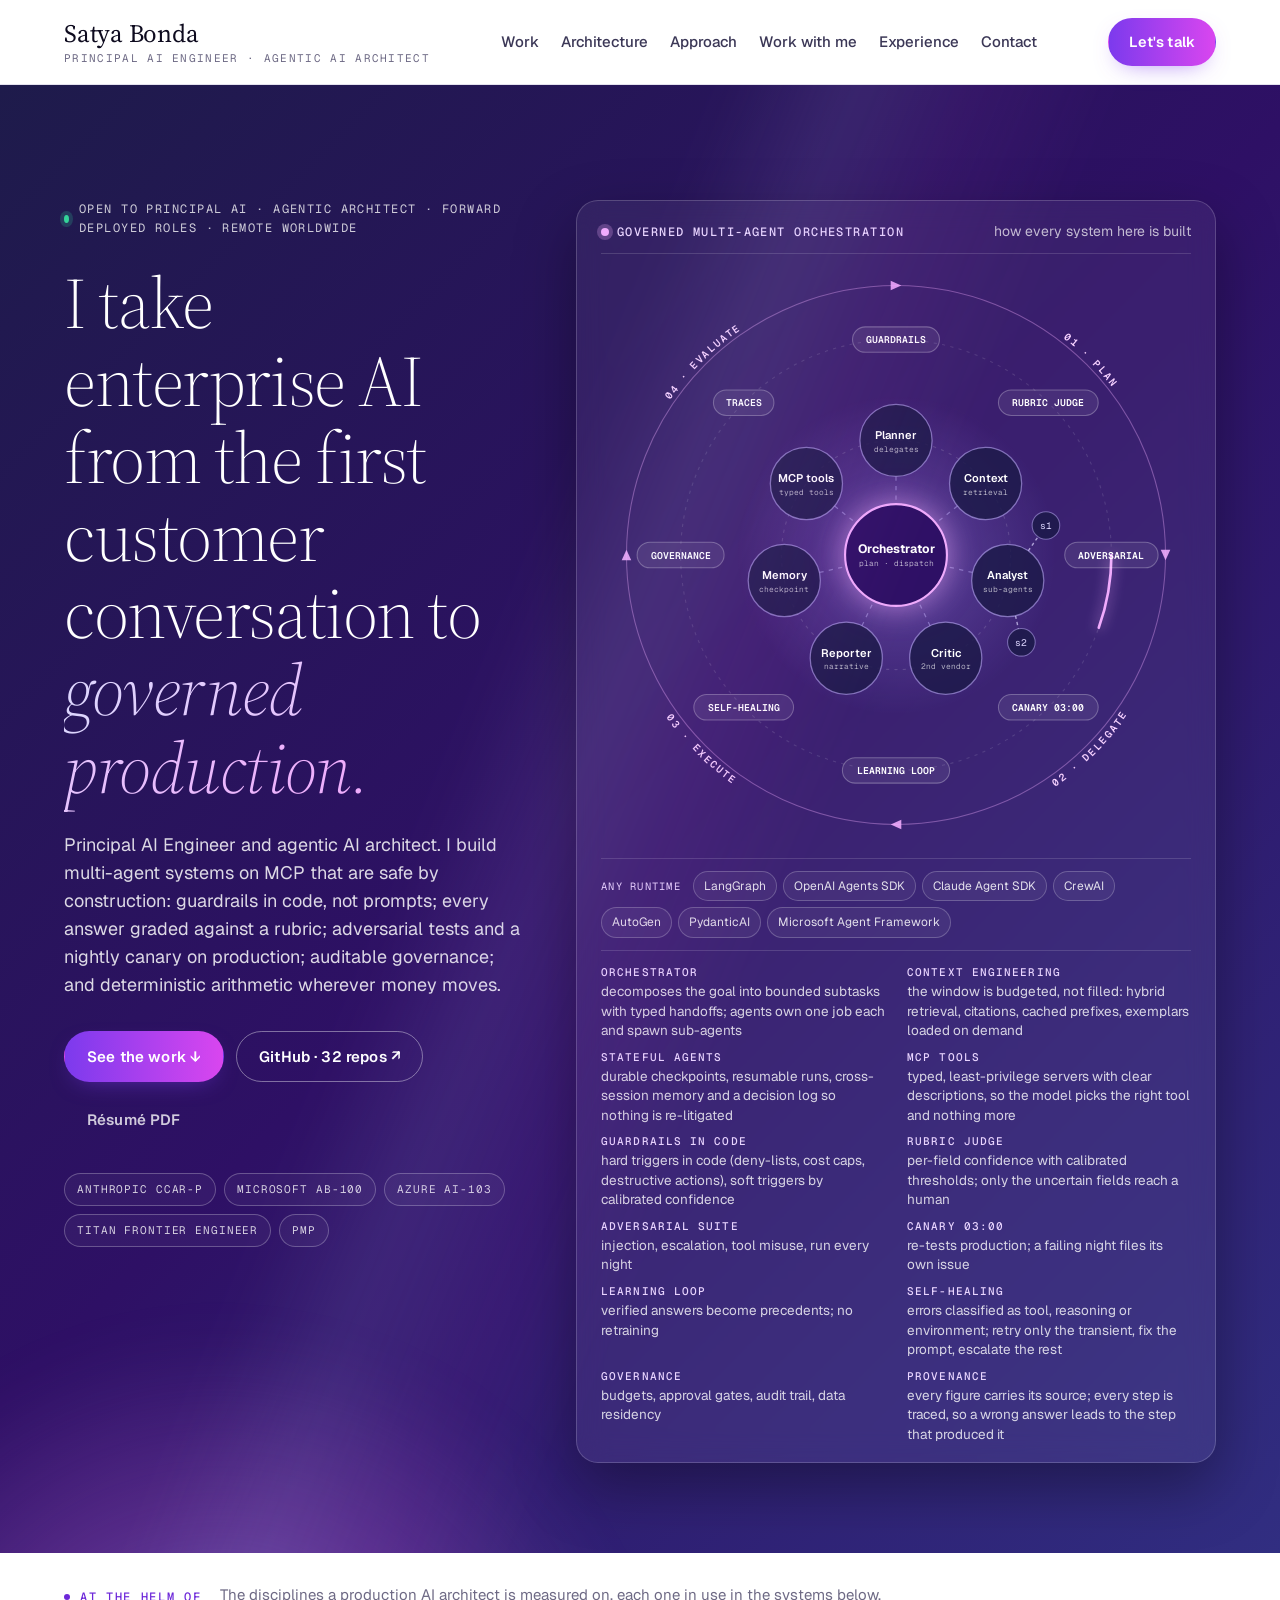
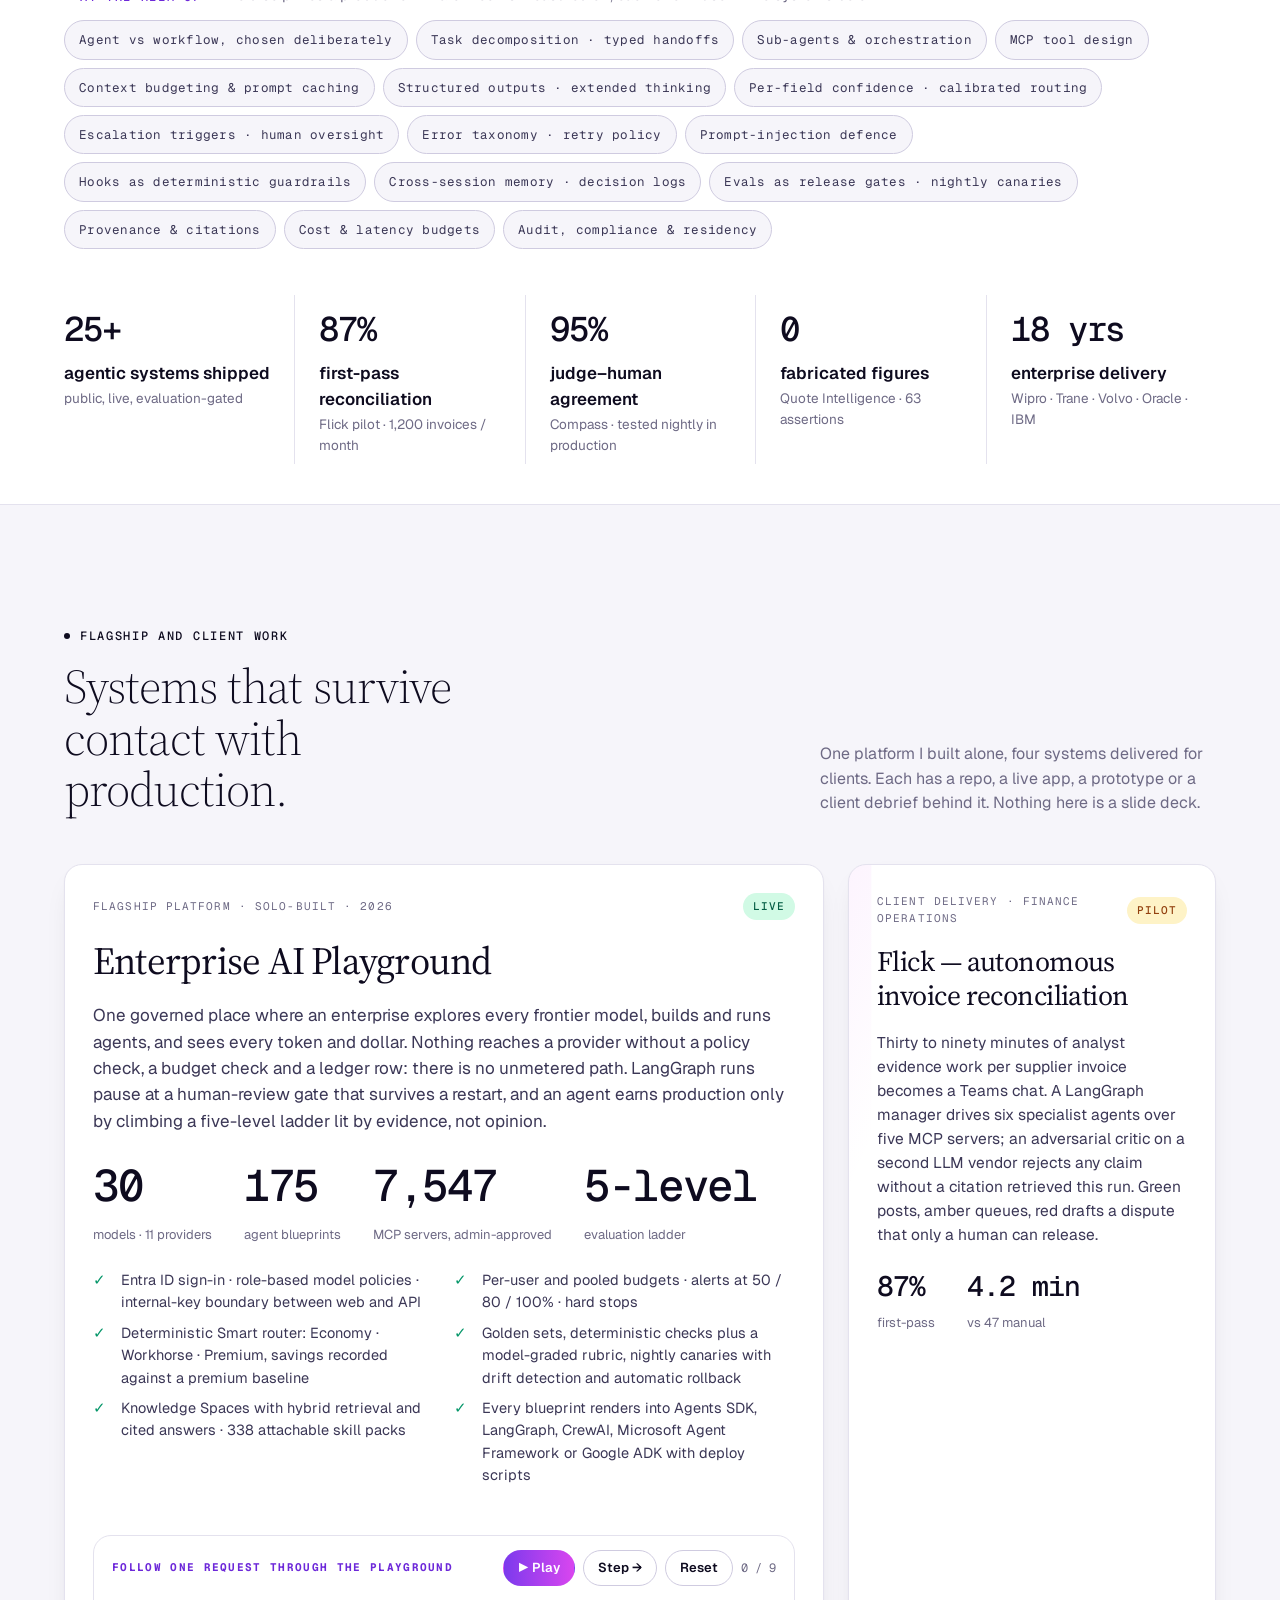
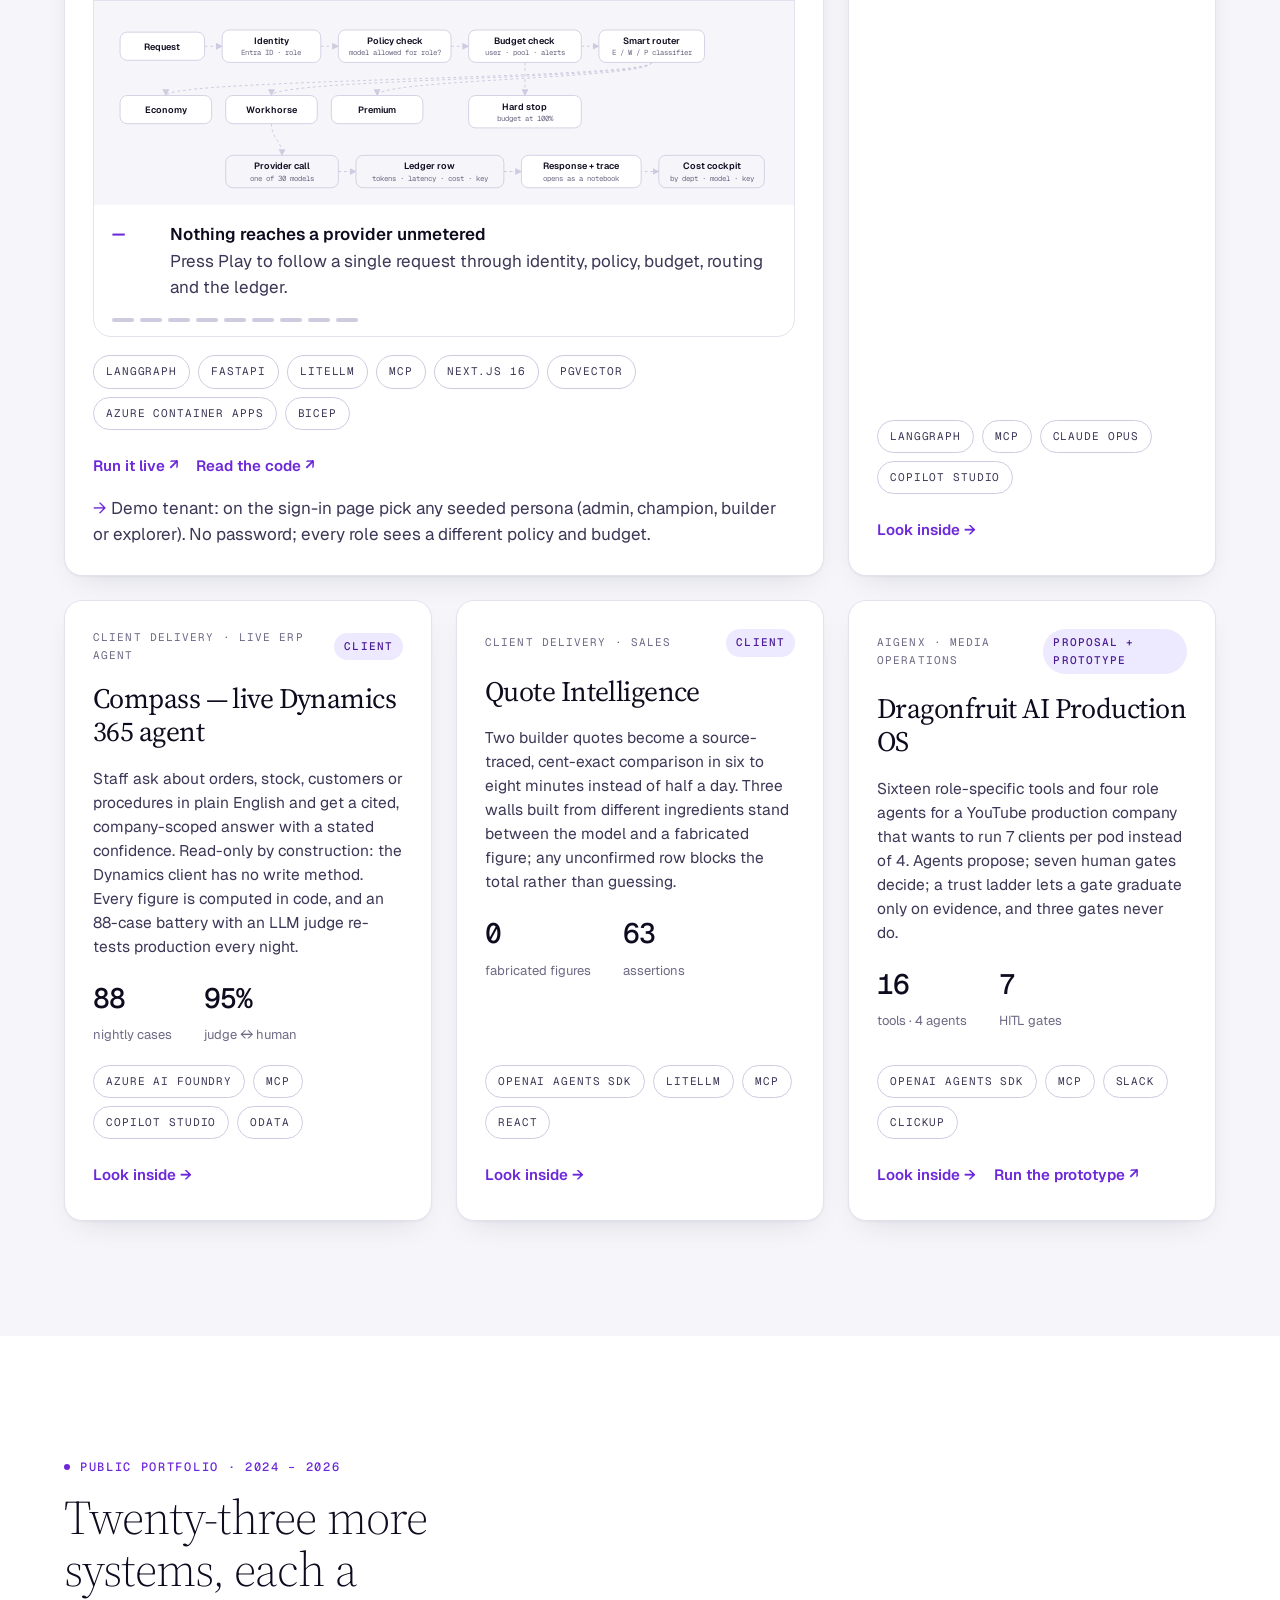
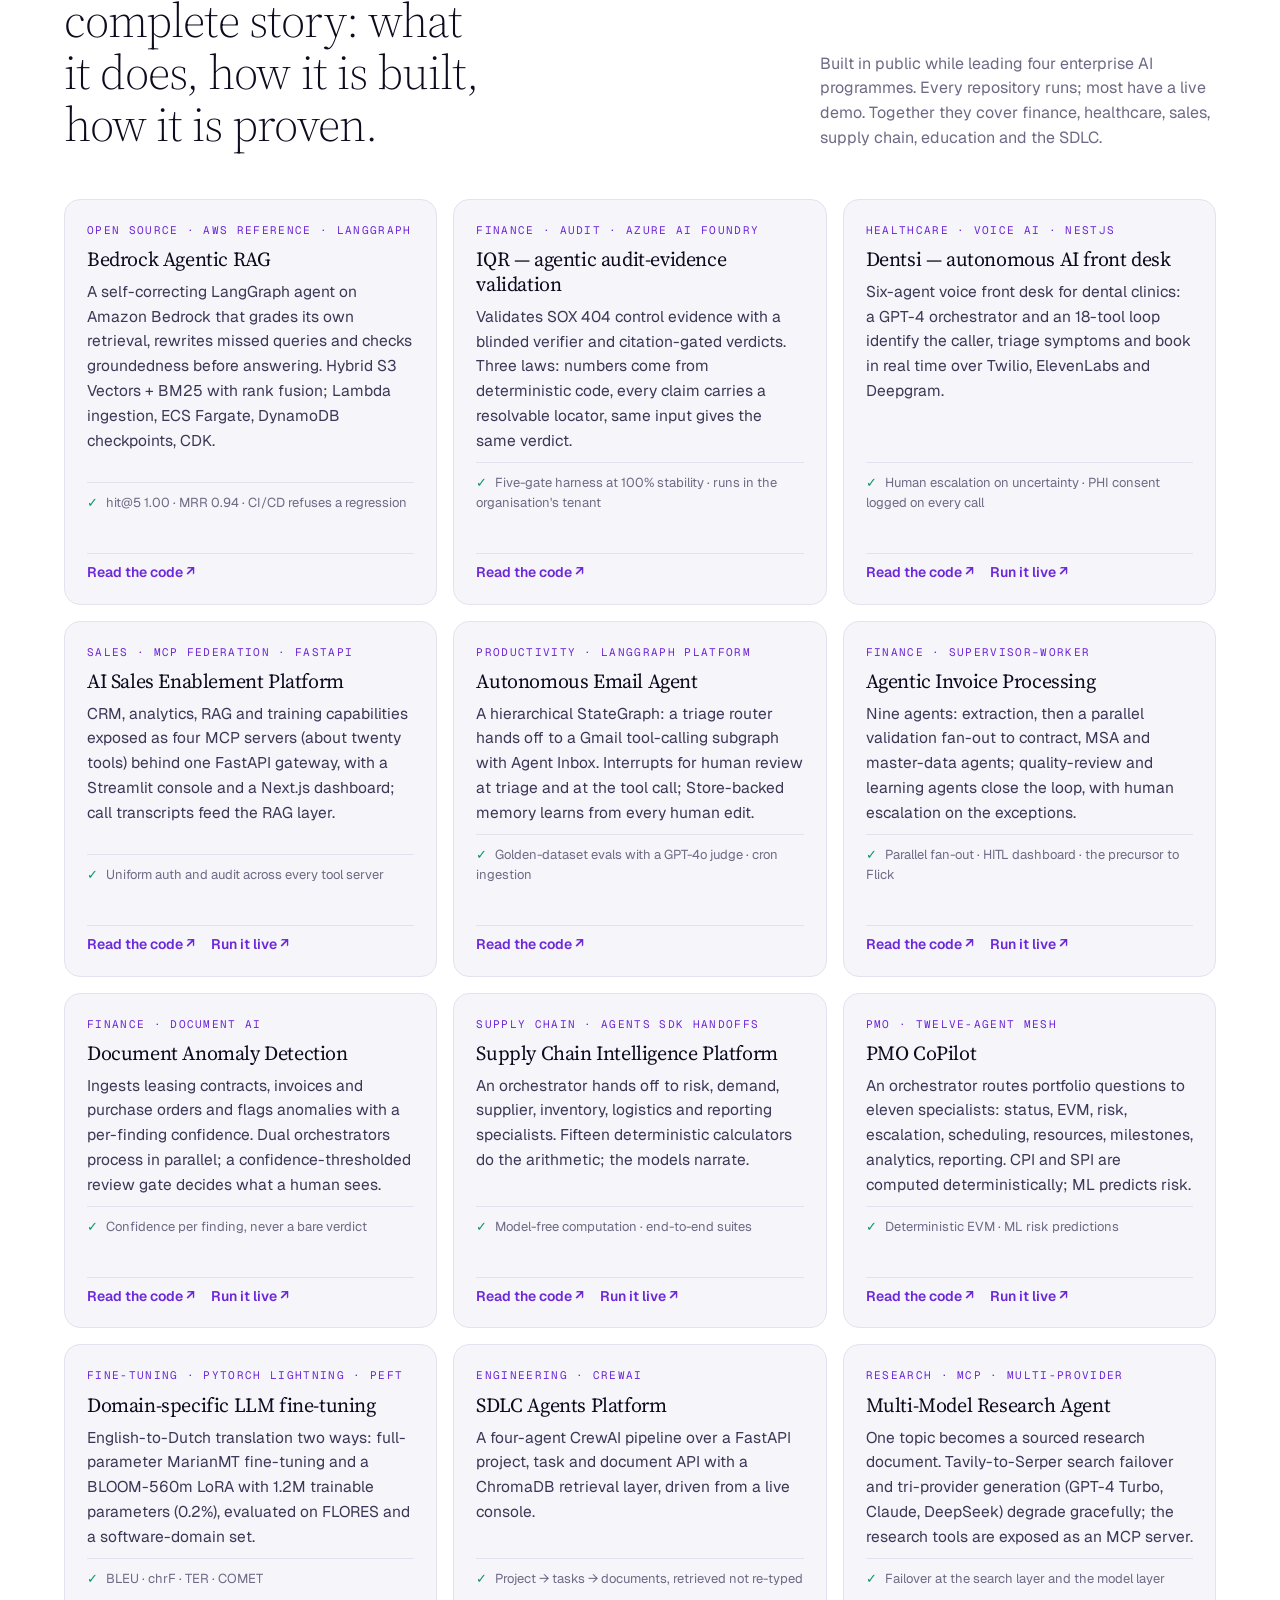
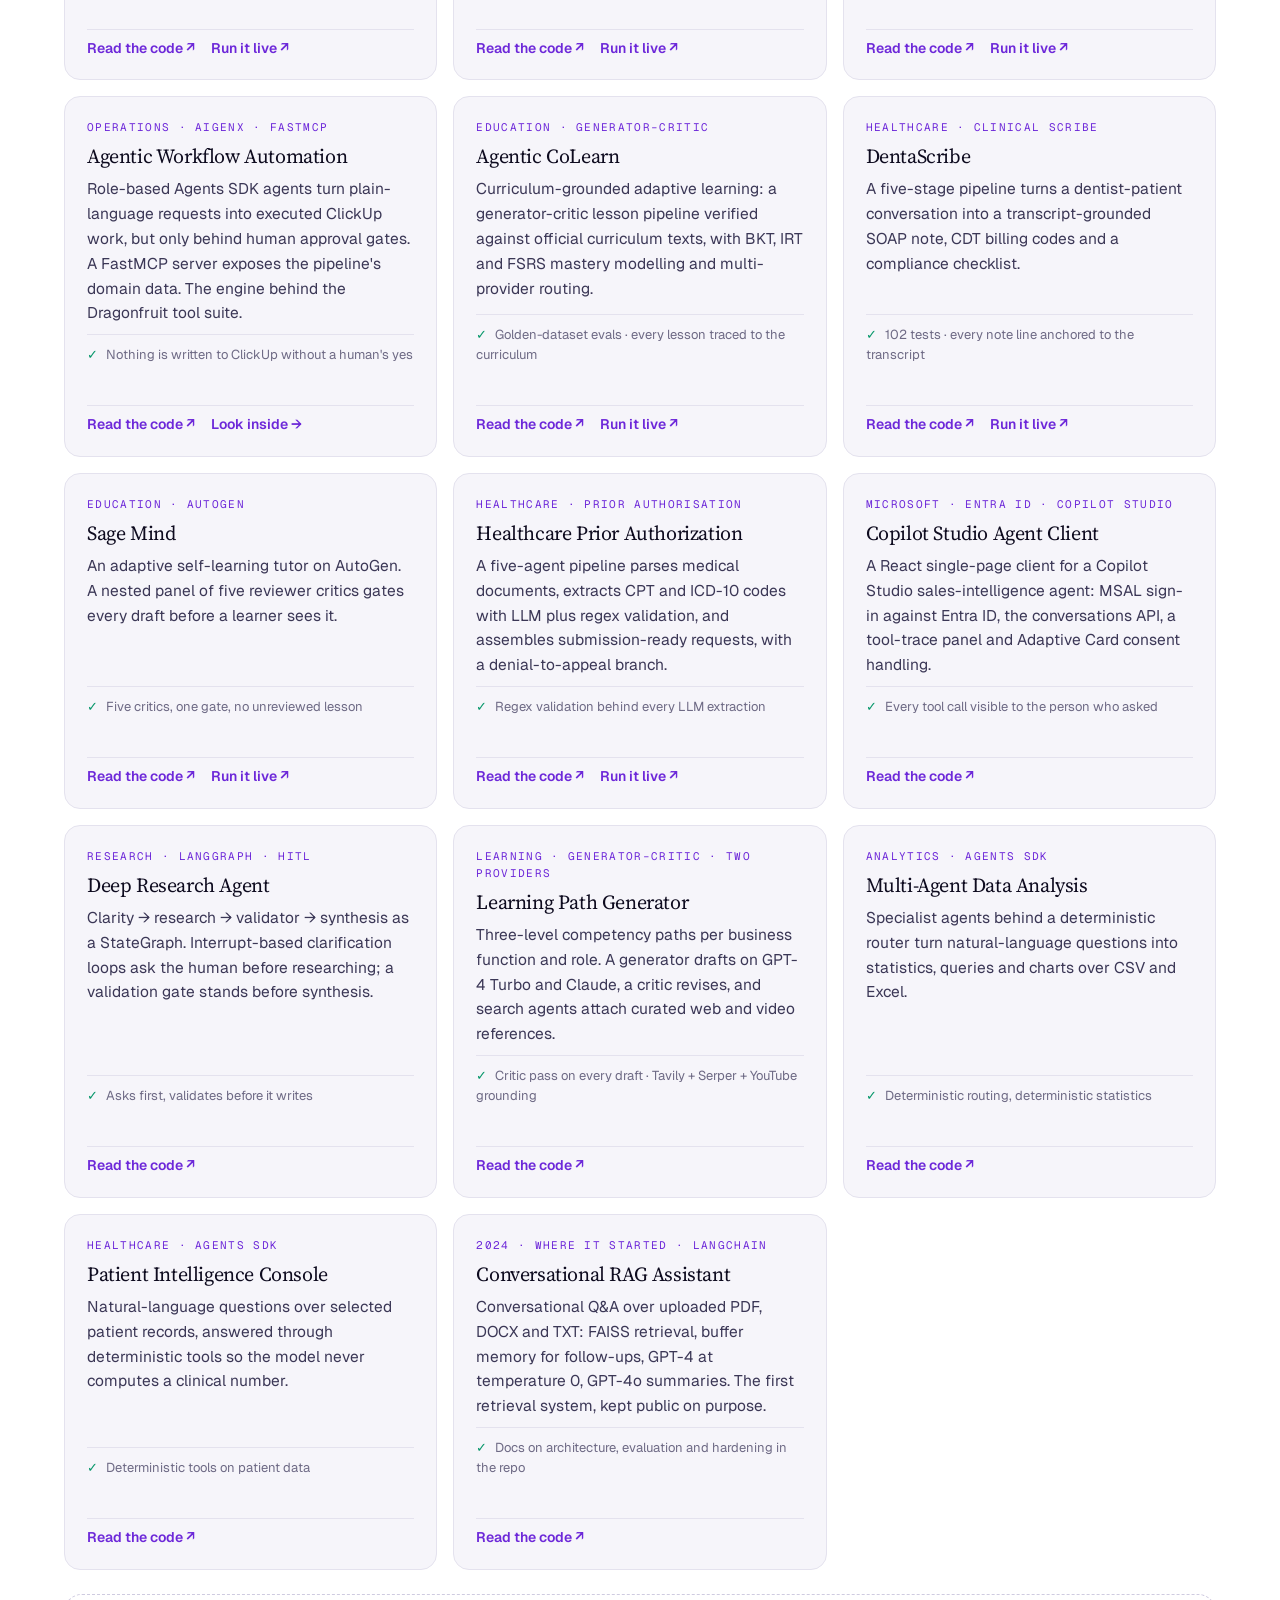
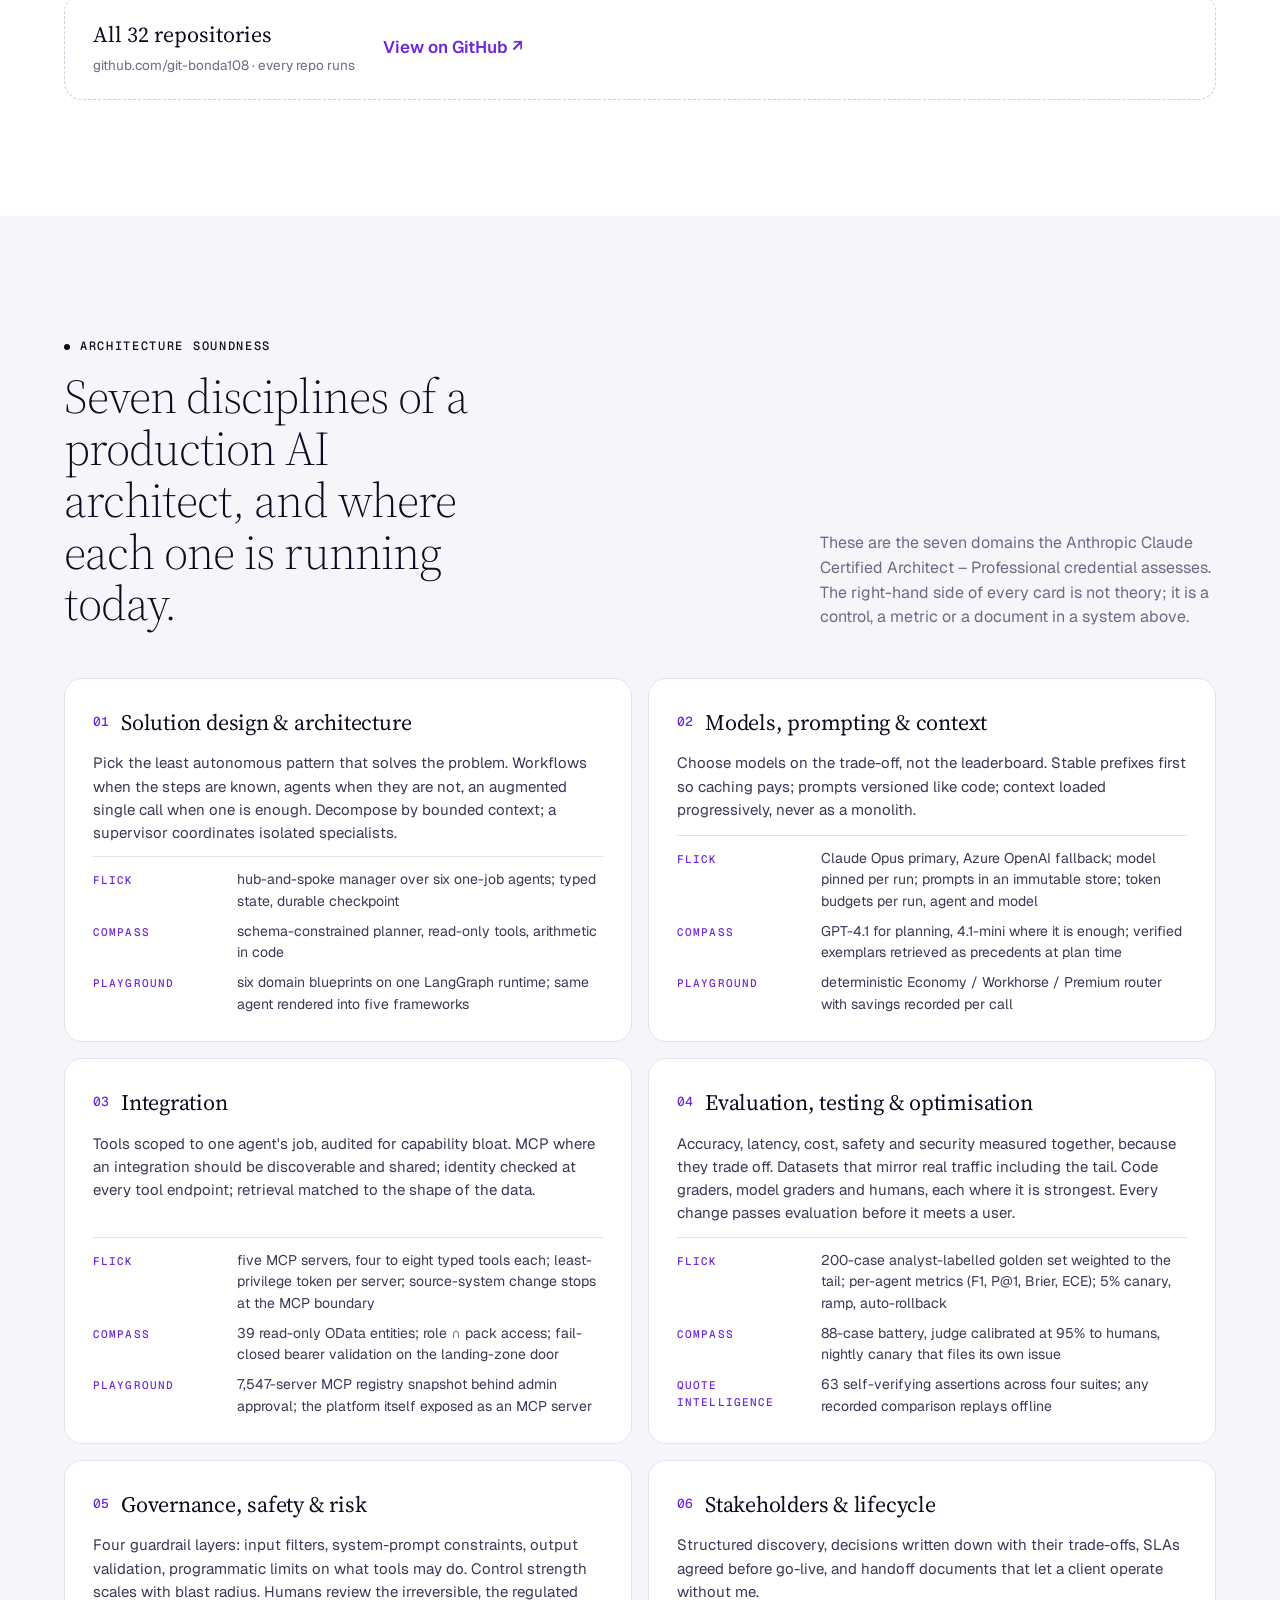
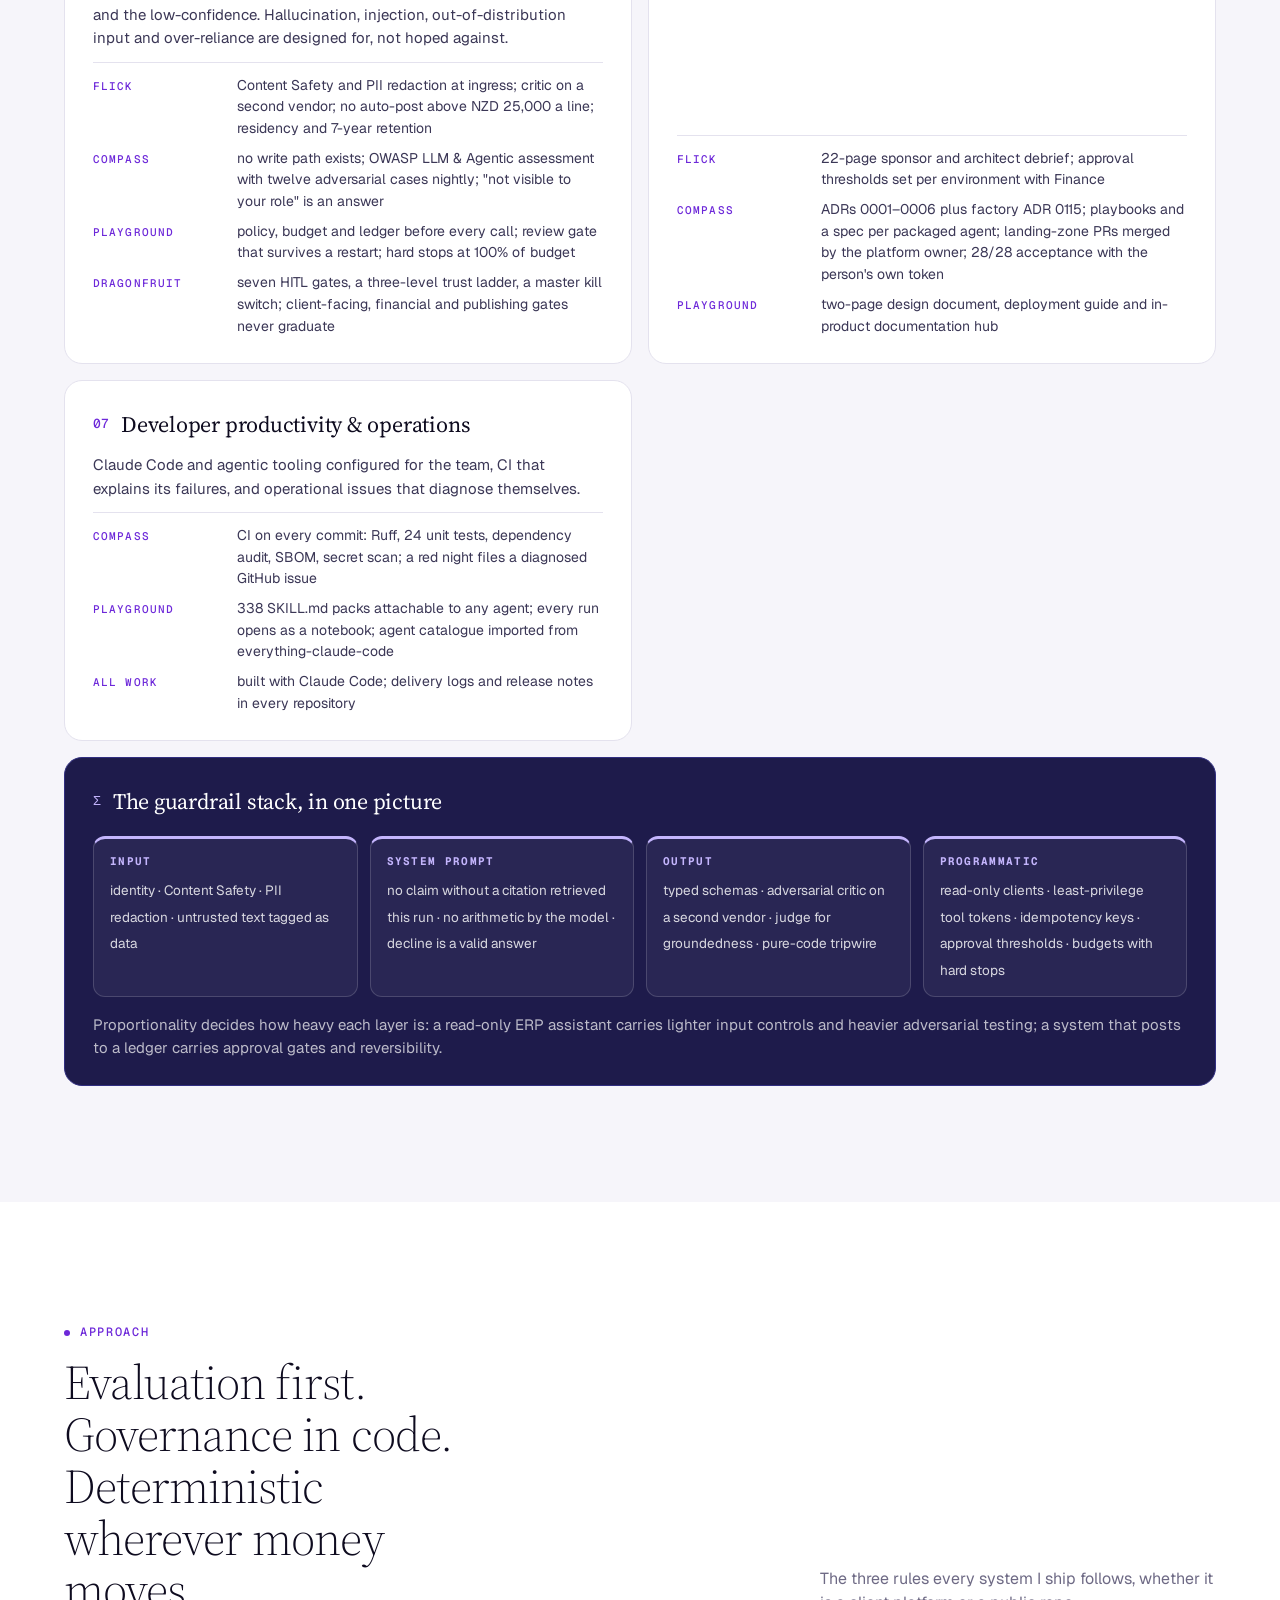
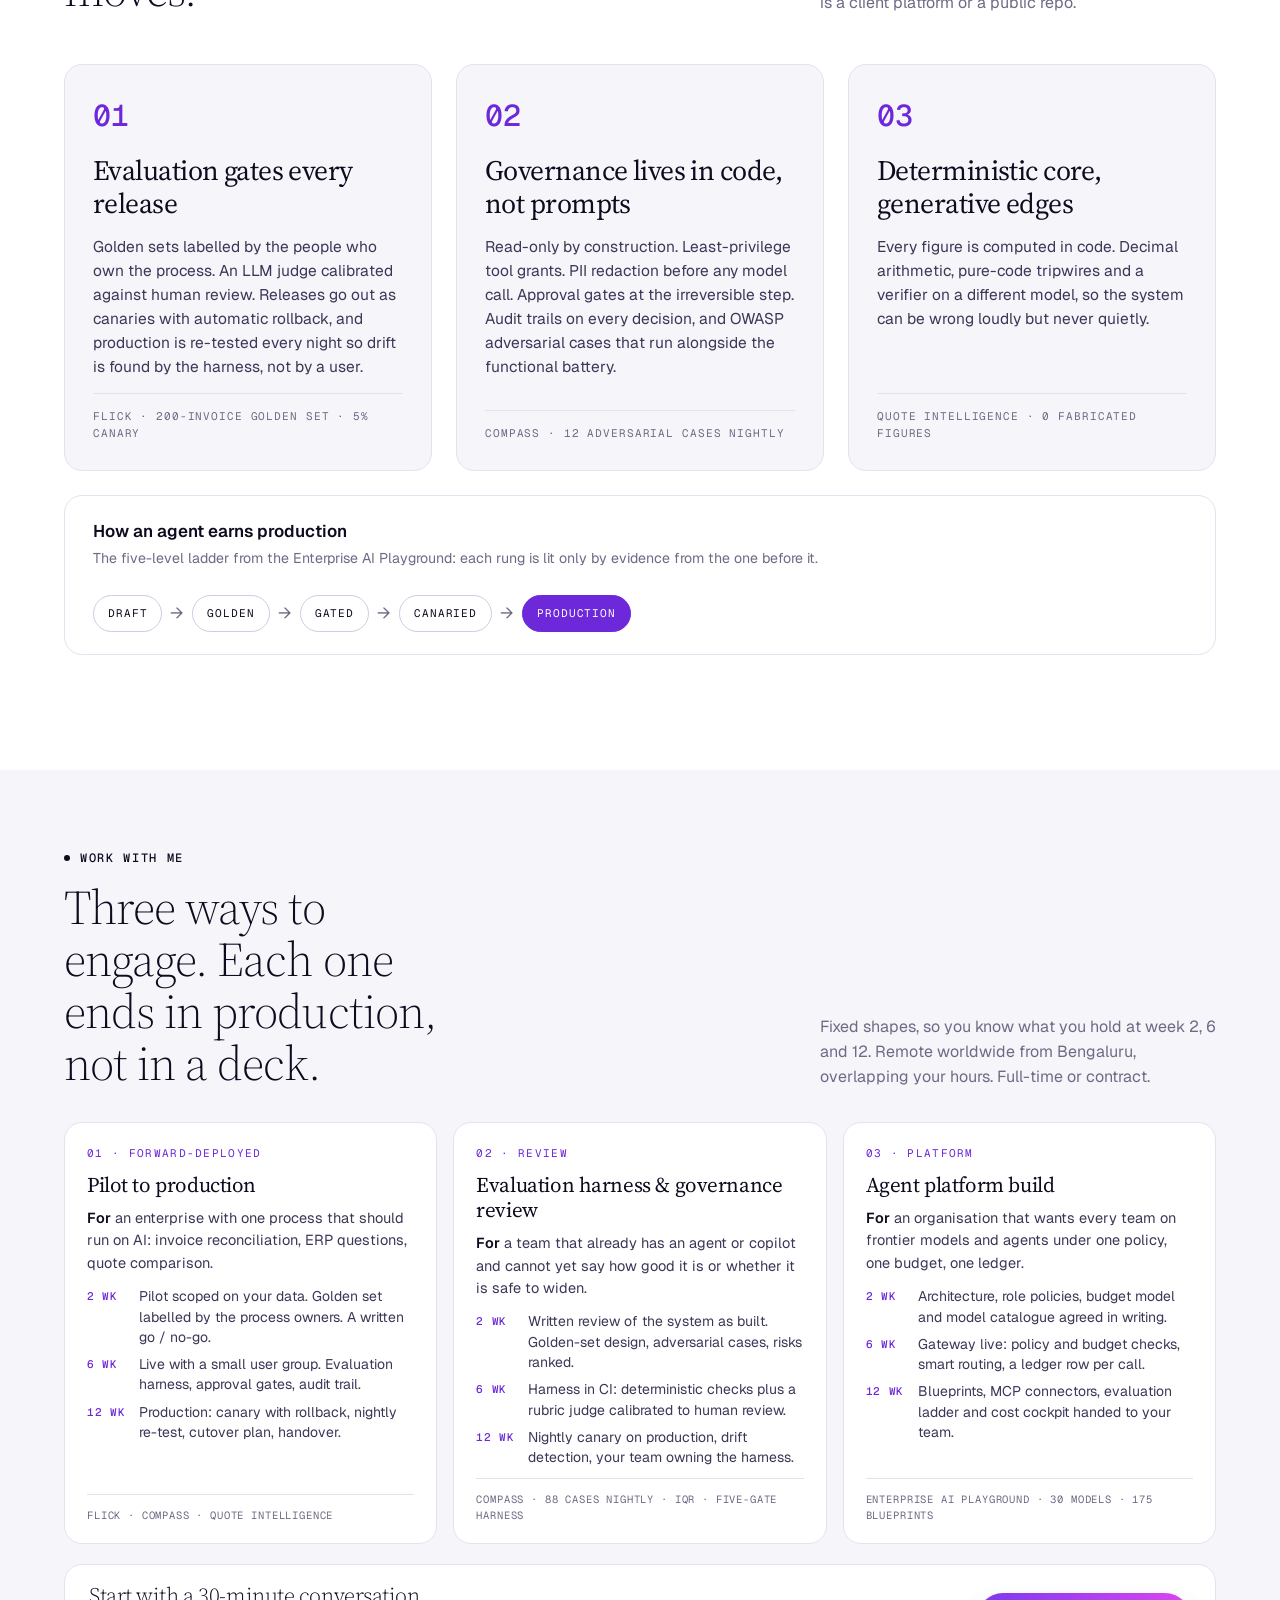
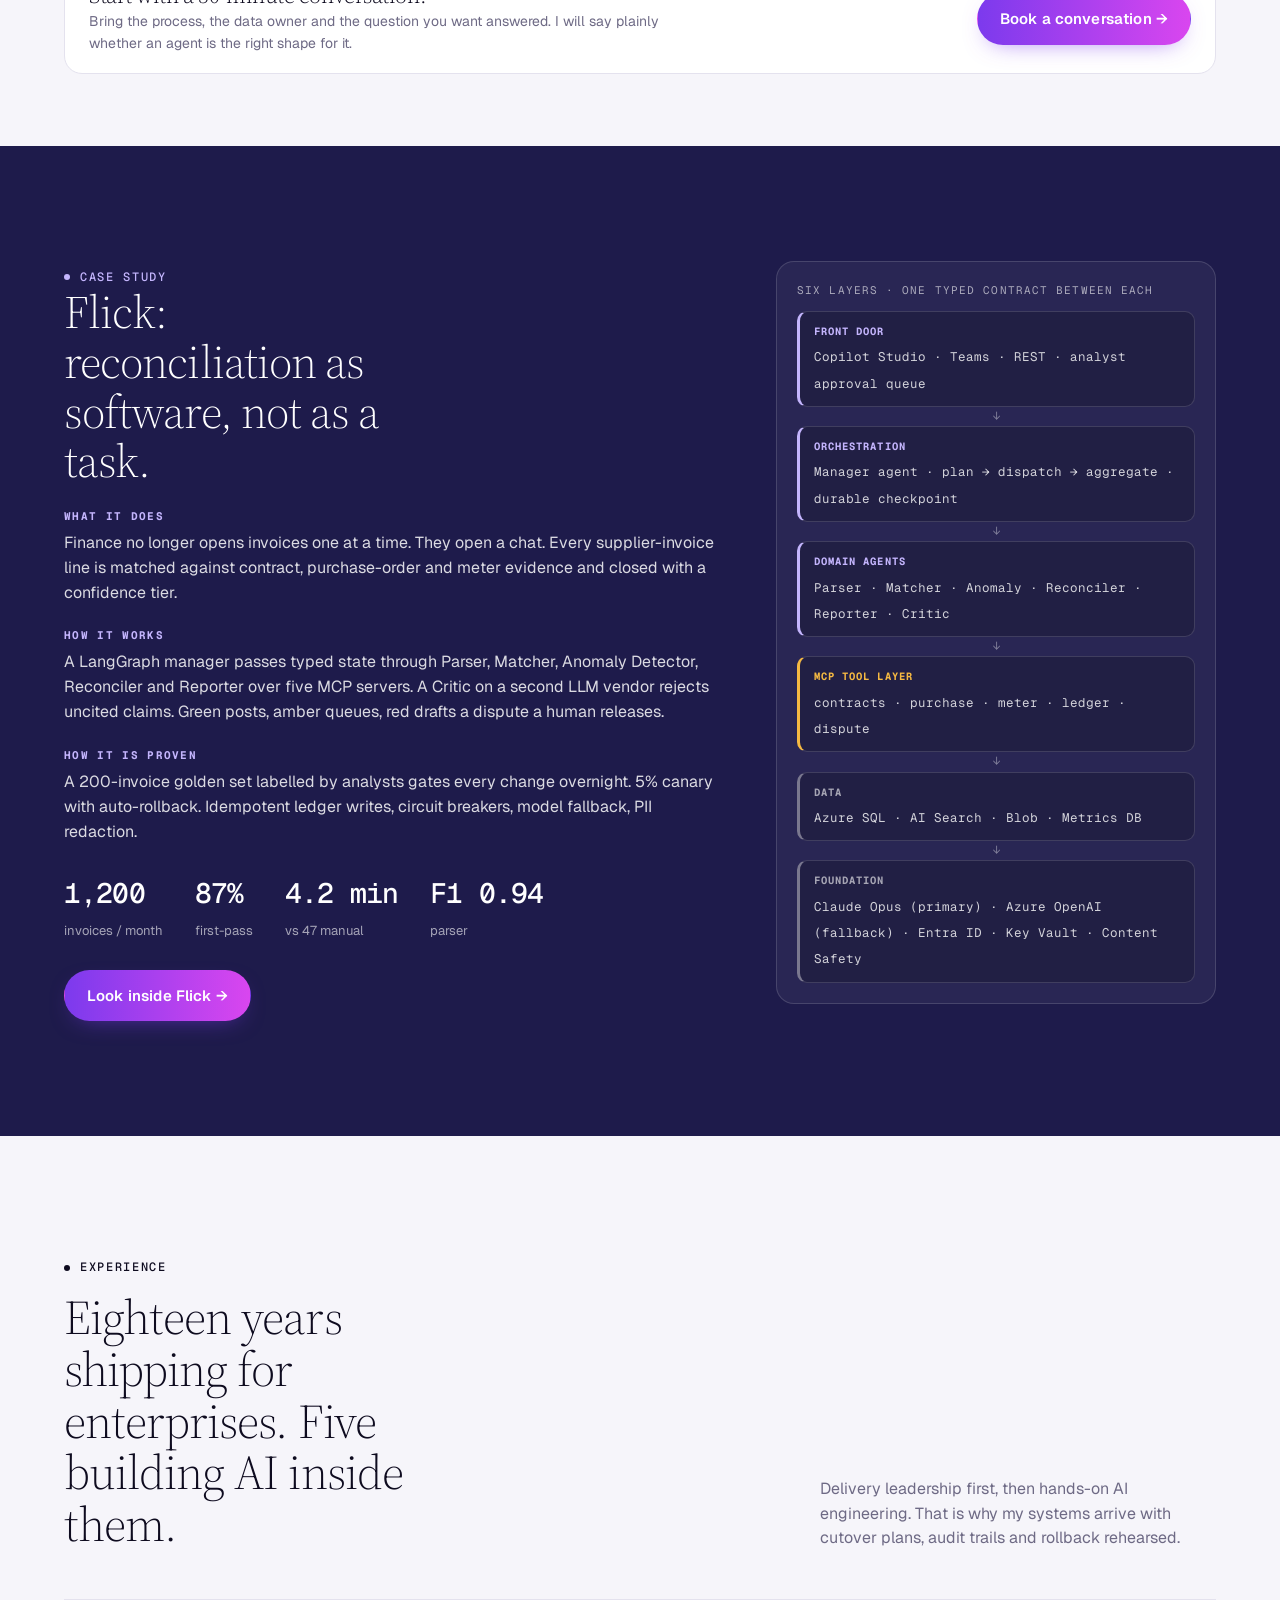
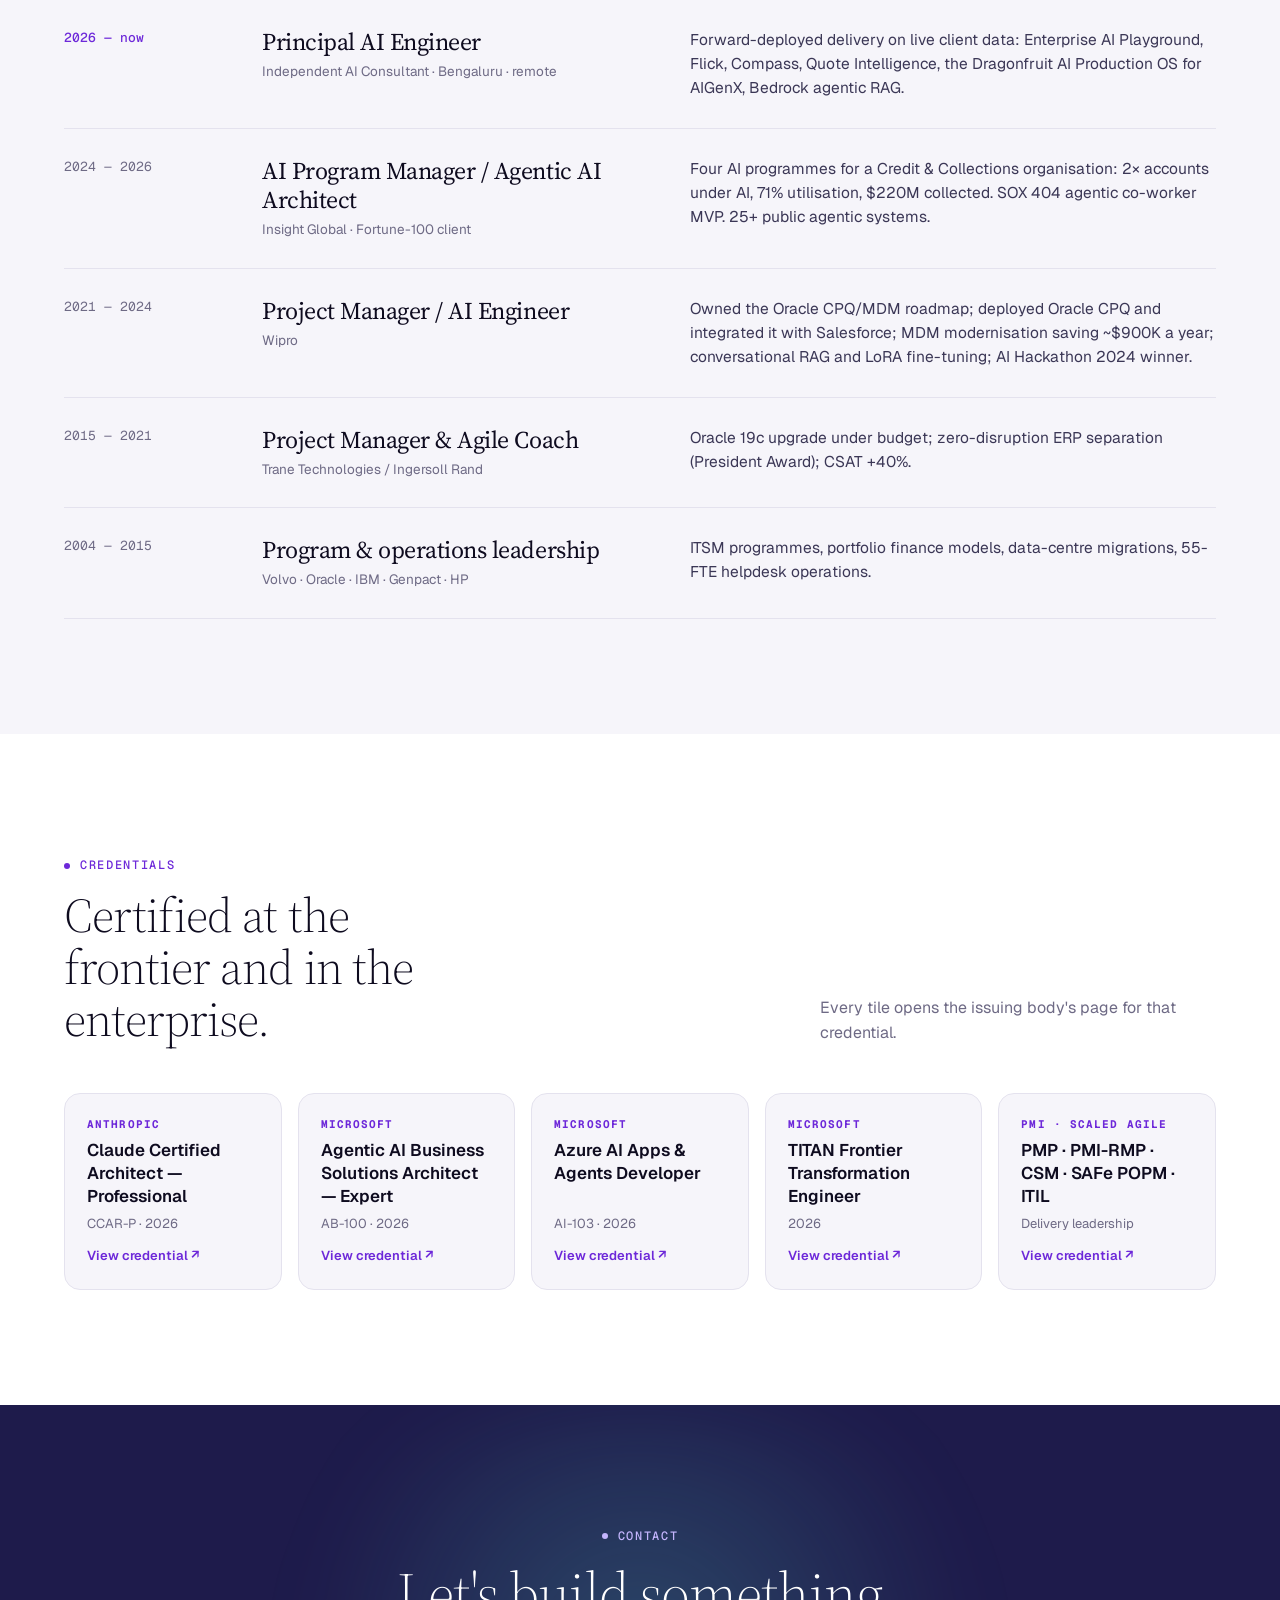
==== commit b027a94f: "Work with me: three engagement shapes with 2/6/12-week outcomes and a single CTA; nav link; nav link" ====
--- a/index.html
+++ b/index.html
@@ -12,12 +12,12 @@
 <link rel="icon" href="assets/favicon.svg" type="image/svg+xml">
 <link rel="preconnect" href="https://fonts.googleapis.com"><link rel="preconnect" href="https://fonts.gstatic.com" crossorigin>
 <link href="https://fonts.googleapis.com/css2?family=Geist:wght@400;500;600&family=Geist+Mono:wght@400;500&family=Source+Serif+4:ital,wght@0,300;0,400;1,300&display=swap" rel="stylesheet">
-<link rel="stylesheet" href="styles.css">
+<link rel="stylesheet" href="styles.css?v=202610111500">
 </head>
 <body>
 <nav class="nav"><div class="wrap">
   <a class="brand" href="#top"><b>Satya Bonda</b><small>Principal AI Engineer · Agentic AI Architect</small></a>
-  <div class="links"><a href="#work">Work</a><a href="#soundness">Architecture</a><a href="#approach">Approach</a><a href="#experience">Experience</a><a href="#contact">Contact</a></div>
+  <div class="links"><a href="#work">Work</a><a href="#soundness">Architecture</a><a href="#approach">Approach</a><a href="#work-with-me">Work with me</a><a href="#experience">Experience</a><a href="#contact">Contact</a></div>
   <div class="actions"><a class="btn btn-outline" href="assets/Satya_Bonda_Principal_AI_Engineer_Resume.pdf" target="_blank" rel="noopener">Résumé PDF</a><a class="btn btn-primary" href="mailto:bonda.career@gmail.com">Let's talk</a></div>
   <button class="menu-btn" aria-label="Menu"><span></span><span></span><span></span></button>
 </div></nav>
@@ -30,7 +30,7 @@
     <div class="ctas"><a class="btn btn-primary" href="#work">See the work ↓</a><a class="btn btn-outline" href="https://github.com/git-bonda108" target="_blank" rel="noopener">GitHub · 32 repos ↗</a><a class="btn btn-ghost" href="assets/Satya_Bonda_Principal_AI_Engineer_Resume.pdf" target="_blank" rel="noopener">Résumé PDF</a></div>
     <div class="trust"><span class="pill">Anthropic CCAR-P</span><span class="pill">Microsoft AB-100</span><span class="pill">Azure AI-103</span><span class="pill">TITAN Frontier Engineer</span><span class="pill">PMP</span></div>
   </div>
-  <aside class="orch" aria-label="Governed multi-agent orchestration"><div class="orch-top"><b><i></i>governed multi-agent orchestration</b><span>how every system here is built</span></div><svg class="orch-svg" viewBox="0 0 556 556" xmlns="http://www.w3.org/2000/svg" role="img" aria-label="Governed multi-agent orchestration"><defs><radialGradient id="og" cx="50%" cy="50%" r="50%"><stop offset="0" stop-color="#A78BFA" stop-opacity=".35"/><stop offset="1" stop-color="#A78BFA" stop-opacity="0"/></radialGradient></defs><circle cx="278.00" cy="278.00" r="150" fill="url(#og)"/><circle class="ring" cx="278.00" cy="278.00" r="108.00"/><circle class="ring r2" cx="278.00" cy="278.00" r="203.00"/><circle class="comet" cx="278.00" cy="278.00" r="203.00"/><circle class="ring r3" cx="278.00" cy="278.00" r="254.00"/><path id="lp0" d="M335.14 30.51 A254.00 254.00 0 0 1 525.49 220.86" fill="none"/><text class="loop" dy="-4"><textPath href="#lp0" startOffset="50%" text-anchor="middle">01 · Plan</textPath></text><path id="lp1" d="M335.14 525.49 A254.00 254.00 0 0 0 525.49 335.14" fill="none"/><text class="loop" dy="11"><textPath href="#lp1" startOffset="50%" text-anchor="middle">02 · Delegate</textPath></text><path id="lp2" d="M30.51 335.14 A254.00 254.00 0 0 0 220.86 525.49" fill="none"/><text class="loop" dy="11"><textPath href="#lp2" startOffset="50%" text-anchor="middle">03 · Execute</textPath></text><path id="lp3" d="M30.51 220.86 A254.00 254.00 0 0 1 220.86 30.51" fill="none"/><text class="loop" dy="-4"><textPath href="#lp3" startOffset="50%" text-anchor="middle">04 · Evaluate</textPath></text><path class="larrow" d="M-5 -4.5 L5 0 L-5 4.5 Z" transform="rotate(0 278.00 278.00) translate(278.00 24.00)"/><path class="larrow" d="M-5 -4.5 L5 0 L-5 4.5 Z" transform="rotate(90 278.00 278.00) translate(278.00 24.00)"/><path class="larrow" d="M-5 -4.5 L5 0 L-5 4.5 Z" transform="rotate(180 278.00 278.00) translate(278.00 24.00)"/><path class="larrow" d="M-5 -4.5 L5 0 L-5 4.5 Z" transform="rotate(270 278.00 278.00) translate(278.00 24.00)"/><line class="spoke" style="animation-delay:0.00s" x1="278.00" y1="204.00" x2="278.00" y2="230.00"/><line class="spoke" style="animation-delay:0.45s" x1="335.86" y1="231.86" x2="315.53" y2="248.07"/><line class="spoke" style="animation-delay:0.90s" x1="350.14" y1="294.47" x2="324.80" y2="288.68"/><line class="spoke" style="animation-delay:1.35s" x1="310.11" y1="344.67" x2="298.83" y2="321.25"/><line class="spoke" style="animation-delay:1.80s" x1="245.89" y1="344.67" x2="257.17" y2="321.25"/><line class="spoke" style="animation-delay:2.25s" x1="205.86" y1="294.47" x2="231.20" y2="288.68"/><line class="spoke" style="animation-delay:2.70s" x1="220.14" y1="231.86" x2="240.47" y2="248.07"/><line class="spoke sub" x1="402.68" y1="274.10" x2="411.87" y2="260.85"/><g class="sub-node"><circle cx="419.29" cy="250.17" r="13"/><text x="419.29" y="253.37" text-anchor="middle">s1</text></g><line class="spoke sub" x1="390.63" y1="335.23" x2="393.36" y2="347.61"/><g class="sub-node"><circle cx="396.16" cy="360.30" r="13"/><text x="396.16" y="363.50" text-anchor="middle">s2</text></g><g class="node" style="animation-delay:0.00s"><circle cx="278.00" cy="170.00" r="34"/><text x="278.00" y="169.00" text-anchor="middle">Planner</text><text class="s" x="278.00" y="180.50" text-anchor="middle">delegates</text></g><g class="node" style="animation-delay:0.45s"><circle cx="362.44" cy="210.66" r="34"/><text x="362.44" y="209.66" text-anchor="middle">Context</text><text class="s" x="362.44" y="221.16" text-anchor="middle">retrieval</text></g><g class="node" style="animation-delay:0.90s"><circle cx="383.29" cy="302.03" r="34"/><text x="383.29" y="301.03" text-anchor="middle">Analyst</text><text class="s" x="383.29" y="312.53" text-anchor="middle">sub-agents</text></g><g class="node" style="animation-delay:1.35s"><circle cx="324.86" cy="375.30" r="34"/><text x="324.86" y="374.30" text-anchor="middle">Critic</text><text class="s" x="324.86" y="385.80" text-anchor="middle">2nd vendor</text></g><g class="node" style="animation-delay:1.80s"><circle cx="231.14" cy="375.30" r="34"/><text x="231.14" y="374.30" text-anchor="middle">Reporter</text><text class="s" x="231.14" y="385.80" text-anchor="middle">narrative</text></g><g class="node" style="animation-delay:2.25s"><circle cx="172.71" cy="302.03" r="34"/><text x="172.71" y="301.03" text-anchor="middle">Memory</text><text class="s" x="172.71" y="312.53" text-anchor="middle">checkpoint</text></g><g class="node" style="animation-delay:2.70s"><circle cx="193.56" cy="210.66" r="34"/><text x="193.56" y="209.66" text-anchor="middle">MCP tools</text><text class="s" x="193.56" y="221.16" text-anchor="middle">typed tools</text></g><g class="hub"><circle cx="278.00" cy="278.00" r="48"/><text x="278.00" y="276.00" text-anchor="middle">Orchestrator</text><text class="s" x="278.00" y="288.50" text-anchor="middle">plan · dispatch</text></g><g class="pill" style="animation-delay:0.0s"><rect x="237.00" y="63.00" width="82" height="24" rx="12"/><text x="278.00" y="78.40" text-anchor="middle">Guardrails</text></g><g class="pill" style="animation-delay:1.0s"><rect x="374.54" y="122.46" width="94" height="24" rx="12"/><text x="421.54" y="137.86" text-anchor="middle">Rubric judge</text></g><g class="pill" style="animation-delay:2.0s"><rect x="437.00" y="266.00" width="88" height="24" rx="12"/><text x="481.00" y="281.40" text-anchor="middle">Adversarial</text></g><g class="pill" style="animation-delay:3.0s"><rect x="374.54" y="409.54" width="94" height="24" rx="12"/><text x="421.54" y="424.94" text-anchor="middle">Canary 03:00</text></g><g class="pill" style="animation-delay:4.0s"><rect x="227.50" y="469.00" width="101" height="24" rx="12"/><text x="278.00" y="484.40" text-anchor="middle">Learning loop</text></g><g class="pill" style="animation-delay:5.0s"><rect x="87.46" y="409.54" width="94" height="24" rx="12"/><text x="134.46" y="424.94" text-anchor="middle">Self-healing</text></g><g class="pill" style="animation-delay:6.0s"><rect x="34.00" y="266.00" width="82" height="24" rx="12"/><text x="75.00" y="281.40" text-anchor="middle">Governance</text></g><g class="pill" style="animation-delay:7.0s"><rect x="105.96" y="122.46" width="57" height="24" rx="12"/><text x="134.46" y="137.86" text-anchor="middle">Traces</text></g></svg><div class="orch-fw"><span>any runtime</span><i>LangGraph</i><i>OpenAI Agents SDK</i><i>Claude Agent SDK</i><i>CrewAI</i><i>AutoGen</i><i>PydanticAI</i><i>Microsoft Agent Framework</i></div><ul class="orch-pts"><li><b>Orchestrator</b> decomposes the goal into bounded subtasks with typed handoffs; agents own one job each and spawn sub-agents</li><li><b>Context engineering</b> the window is budgeted, not filled: hybrid retrieval, citations, cached prefixes, exemplars loaded on demand</li><li><b>Stateful agents</b> durable checkpoints, resumable runs, cross-session memory and a decision log so nothing is re-litigated</li><li><b>MCP tools</b> typed, least-privilege servers with clear descriptions, so the model picks the right tool and nothing more</li><li><b>Guardrails in code</b> hard triggers in code (deny-lists, cost caps, destructive actions), soft triggers by calibrated confidence</li><li><b>Rubric judge</b> per-field confidence with calibrated thresholds; only the uncertain fields reach a human</li><li><b>Adversarial suite</b> injection, escalation, tool misuse, run every night</li><li><b>Canary 03:00</b> re-tests production; a failing night files its own issue</li><li><b>Learning loop</b> verified answers become precedents; no retraining</li><li><b>Self-healing</b> errors classified as tool, reasoning or environment; retry only the transient, fix the prompt, escalate the rest</li><li><b>Governance</b> budgets, approval gates, audit trail, data residency</li><li><b>Provenance</b> every figure carries its source; every step is traced, so a wrong answer leads to the step that produced it</li></ul></aside>
+  <aside class="orch" aria-label="Governed multi-agent orchestration"><div class="orch-top"><b><i></i>governed multi-agent orchestration</b><span>how every system here is built</span></div><svg class="orch-svg" viewBox="0 0 556 556" xmlns="http://www.w3.org/2000/svg" role="img" aria-label="Governed multi-agent orchestration"><defs><radialGradient id="og" cx="50%" cy="50%" r="50%"><stop offset="0" stop-color="#A78BFA" stop-opacity=".35"/><stop offset="1" stop-color="#A78BFA" stop-opacity="0"/></radialGradient></defs><circle cx="278.00" cy="278.00" r="150" fill="url(#og)"/><circle class="ring" cx="278.00" cy="278.00" r="108.00"/><circle class="ring r2" cx="278.00" cy="278.00" r="203.00"/><circle class="comet" cx="278.00" cy="278.00" r="203.00"/><circle class="ring r3" cx="278.00" cy="278.00" r="254.00"/><path id="lp0" d="M335.14 30.51 A254.00 254.00 0 0 1 525.49 220.86" fill="none"/><text class="loop" fill="#F5D0FE" dy="-4"><textPath href="#lp0" startOffset="50%" text-anchor="middle">01 · Plan</textPath></text><path id="lp1" d="M335.14 525.49 A254.00 254.00 0 0 0 525.49 335.14" fill="none"/><text class="loop" fill="#F5D0FE" dy="11"><textPath href="#lp1" startOffset="50%" text-anchor="middle">02 · Delegate</textPath></text><path id="lp2" d="M30.51 335.14 A254.00 254.00 0 0 0 220.86 525.49" fill="none"/><text class="loop" fill="#F5D0FE" dy="11"><textPath href="#lp2" startOffset="50%" text-anchor="middle">03 · Execute</textPath></text><path id="lp3" d="M30.51 220.86 A254.00 254.00 0 0 1 220.86 30.51" fill="none"/><text class="loop" fill="#F5D0FE" dy="-4"><textPath href="#lp3" startOffset="50%" text-anchor="middle">04 · Evaluate</textPath></text><path class="larrow" fill="#F0ABFC" d="M-5 -4.5 L5 0 L-5 4.5 Z" transform="rotate(0 278.00 278.00) translate(278.00 24.00)"/><path class="larrow" fill="#F0ABFC" d="M-5 -4.5 L5 0 L-5 4.5 Z" transform="rotate(90 278.00 278.00) translate(278.00 24.00)"/><path class="larrow" fill="#F0ABFC" d="M-5 -4.5 L5 0 L-5 4.5 Z" transform="rotate(180 278.00 278.00) translate(278.00 24.00)"/><path class="larrow" fill="#F0ABFC" d="M-5 -4.5 L5 0 L-5 4.5 Z" transform="rotate(270 278.00 278.00) translate(278.00 24.00)"/><line class="spoke" style="animation-delay:0.00s" x1="278.00" y1="204.00" x2="278.00" y2="230.00"/><line class="spoke" style="animation-delay:0.45s" x1="335.86" y1="231.86" x2="315.53" y2="248.07"/><line class="spoke" style="animation-delay:0.90s" x1="350.14" y1="294.47" x2="324.80" y2="288.68"/><line class="spoke" style="animation-delay:1.35s" x1="310.11" y1="344.67" x2="298.83" y2="321.25"/><line class="spoke" style="animation-delay:1.80s" x1="245.89" y1="344.67" x2="257.17" y2="321.25"/><line class="spoke" style="animation-delay:2.25s" x1="205.86" y1="294.47" x2="231.20" y2="288.68"/><line class="spoke" style="animation-delay:2.70s" x1="220.14" y1="231.86" x2="240.47" y2="248.07"/><line class="spoke sub" x1="402.68" y1="274.10" x2="411.87" y2="260.85"/><g class="sub-node"><circle cx="419.29" cy="250.17" r="13"/><text x="419.29" y="253.37" text-anchor="middle">s1</text></g><line class="spoke sub" x1="390.63" y1="335.23" x2="393.36" y2="347.61"/><g class="sub-node"><circle cx="396.16" cy="360.30" r="13"/><text x="396.16" y="363.50" text-anchor="middle">s2</text></g><g class="node" style="animation-delay:0.00s"><circle cx="278.00" cy="170.00" r="34"/><text x="278.00" y="169.00" text-anchor="middle">Planner</text><text class="s" x="278.00" y="180.50" text-anchor="middle">delegates</text></g><g class="node" style="animation-delay:0.45s"><circle cx="362.44" cy="210.66" r="34"/><text x="362.44" y="209.66" text-anchor="middle">Context</text><text class="s" x="362.44" y="221.16" text-anchor="middle">retrieval</text></g><g class="node" style="animation-delay:0.90s"><circle cx="383.29" cy="302.03" r="34"/><text x="383.29" y="301.03" text-anchor="middle">Analyst</text><text class="s" x="383.29" y="312.53" text-anchor="middle">sub-agents</text></g><g class="node" style="animation-delay:1.35s"><circle cx="324.86" cy="375.30" r="34"/><text x="324.86" y="374.30" text-anchor="middle">Critic</text><text class="s" x="324.86" y="385.80" text-anchor="middle">2nd vendor</text></g><g class="node" style="animation-delay:1.80s"><circle cx="231.14" cy="375.30" r="34"/><text x="231.14" y="374.30" text-anchor="middle">Reporter</text><text class="s" x="231.14" y="385.80" text-anchor="middle">narrative</text></g><g class="node" style="animation-delay:2.25s"><circle cx="172.71" cy="302.03" r="34"/><text x="172.71" y="301.03" text-anchor="middle">Memory</text><text class="s" x="172.71" y="312.53" text-anchor="middle">checkpoint</text></g><g class="node" style="animation-delay:2.70s"><circle cx="193.56" cy="210.66" r="34"/><text x="193.56" y="209.66" text-anchor="middle">MCP tools</text><text class="s" x="193.56" y="221.16" text-anchor="middle">typed tools</text></g><g class="hub"><circle cx="278.00" cy="278.00" r="48"/><text x="278.00" y="276.00" text-anchor="middle">Orchestrator</text><text class="s" x="278.00" y="288.50" text-anchor="middle">plan · dispatch</text></g><g class="pill" style="animation-delay:0.0s"><rect x="237.00" y="63.00" width="82" height="24" rx="12"/><text x="278.00" y="78.40" text-anchor="middle">Guardrails</text></g><g class="pill" style="animation-delay:1.0s"><rect x="374.54" y="122.46" width="94" height="24" rx="12"/><text x="421.54" y="137.86" text-anchor="middle">Rubric judge</text></g><g class="pill" style="animation-delay:2.0s"><rect x="437.00" y="266.00" width="88" height="24" rx="12"/><text x="481.00" y="281.40" text-anchor="middle">Adversarial</text></g><g class="pill" style="animation-delay:3.0s"><rect x="374.54" y="409.54" width="94" height="24" rx="12"/><text x="421.54" y="424.94" text-anchor="middle">Canary 03:00</text></g><g class="pill" style="animation-delay:4.0s"><rect x="227.50" y="469.00" width="101" height="24" rx="12"/><text x="278.00" y="484.40" text-anchor="middle">Learning loop</text></g><g class="pill" style="animation-delay:5.0s"><rect x="87.46" y="409.54" width="94" height="24" rx="12"/><text x="134.46" y="424.94" text-anchor="middle">Self-healing</text></g><g class="pill" style="animation-delay:6.0s"><rect x="34.00" y="266.00" width="82" height="24" rx="12"/><text x="75.00" y="281.40" text-anchor="middle">Governance</text></g><g class="pill" style="animation-delay:7.0s"><rect x="105.96" y="122.46" width="57" height="24" rx="12"/><text x="134.46" y="137.86" text-anchor="middle">Traces</text></g></svg><div class="orch-fw"><span>any runtime</span><i>LangGraph</i><i>OpenAI Agents SDK</i><i>Claude Agent SDK</i><i>CrewAI</i><i>AutoGen</i><i>PydanticAI</i><i>Microsoft Agent Framework</i></div><ul class="orch-pts"><li><b>Orchestrator</b> decomposes the goal into bounded subtasks with typed handoffs; agents own one job each and spawn sub-agents</li><li><b>Context engineering</b> the window is budgeted, not filled: hybrid retrieval, citations, cached prefixes, exemplars loaded on demand</li><li><b>Stateful agents</b> durable checkpoints, resumable runs, cross-session memory and a decision log so nothing is re-litigated</li><li><b>MCP tools</b> typed, least-privilege servers with clear descriptions, so the model picks the right tool and nothing more</li><li><b>Guardrails in code</b> hard triggers in code (deny-lists, cost caps, destructive actions), soft triggers by calibrated confidence</li><li><b>Rubric judge</b> per-field confidence with calibrated thresholds; only the uncertain fields reach a human</li><li><b>Adversarial suite</b> injection, escalation, tool misuse, run every night</li><li><b>Canary 03:00</b> re-tests production; a failing night files its own issue</li><li><b>Learning loop</b> verified answers become precedents; no retraining</li><li><b>Self-healing</b> errors classified as tool, reasoning or environment; retry only the transient, fix the prompt, escalate the rest</li><li><b>Governance</b> budgets, approval gates, audit trail, data residency</li><li><b>Provenance</b> every figure carries its source; every step is traced, so a wrong answer leads to the step that produced it</li></ul></aside>
 </div></header>
 
 <section class="disc light"><div class="wrap">
@@ -158,6 +158,24 @@
   <div class="ladder reveal"><div class="t"><b>How an agent earns production</b><small>The five-level ladder from the Enterprise AI Playground: each rung is lit only by evidence from the one before it.</small></div><div class="steps"><span>Draft</span><i>→</i><span>Golden</span><i>→</i><span>Gated</span><i>→</i><span>Canaried</span><i>→</i><span class="on">Production</span></div></div>
 </div></section>
 
+<section class="light-2" id="work-with-me"><div class="wrap">
+  <div class="sec-head reveal"><div><span class="label">Work with me</span><h2>Three ways to engage. Each one ends in production, not in a deck.</h2></div><p class="side">Fixed shapes, so you know what you hold at week 2, 6 and 12. Remote worldwide from Bengaluru, overlapping your hours. Full-time or contract.</p></div>
+  <div class="grid3 engage">
+    <article class="panel reveal"><span class="k">01 · Forward-deployed</span><h3>Pilot to production</h3><p class="for"><b>For</b> an enterprise with one process that should run on AI: invoice reconciliation, ERP questions, quote comparison.</p>
+      <ul class="wk"><li><b>2 wk</b><span>Pilot scoped on your data. Golden set labelled by the process owners. A written go / no-go.</span></li><li><b>6 wk</b><span>Live with a small user group. Evaluation harness, approval gates, audit trail.</span></li><li><b>12 wk</b><span>Production: canary with rollback, nightly re-test, cutover plan, handover.</span></li></ul>
+      <div class="proof-line">Flick · Compass · Quote Intelligence</div></article>
+    <article class="panel reveal"><span class="k">02 · Review</span><h3>Evaluation harness &amp; governance review</h3><p class="for"><b>For</b> a team that already has an agent or copilot and cannot yet say how good it is or whether it is safe to widen.</p>
+      <ul class="wk"><li><b>2 wk</b><span>Written review of the system as built. Golden-set design, adversarial cases, risks ranked.</span></li><li><b>6 wk</b><span>Harness in CI: deterministic checks plus a rubric judge calibrated to human review.</span></li><li><b>12 wk</b><span>Nightly canary on production, drift detection, your team owning the harness.</span></li></ul>
+      <div class="proof-line">Compass · 88 cases nightly · IQR · five-gate harness</div></article>
+    <article class="panel reveal"><span class="k">03 · Platform</span><h3>Agent platform build</h3><p class="for"><b>For</b> an organisation that wants every team on frontier models and agents under one policy, one budget, one ledger.</p>
+      <ul class="wk"><li><b>2 wk</b><span>Architecture, role policies, budget model and model catalogue agreed in writing.</span></li><li><b>6 wk</b><span>Gateway live: policy and budget checks, smart routing, a ledger row per call.</span></li><li><b>12 wk</b><span>Blueprints, MCP connectors, evaluation ladder and cost cockpit handed to your team.</span></li></ul>
+      <div class="proof-line">Enterprise AI Playground · 30 models · 175 blueprints</div></article>
+  </div>
+  <div class="engage-cta reveal"><div><b>Start with a 30-minute conversation.</b><small>Bring the process, the data owner and the question you want answered. I will say plainly whether an agent is the right shape for it.</small></div>
+    <!-- BOOKING LINK PLACEHOLDER: replace the mailto below with your cal.com URL, e.g. href="https://cal.com/YOUR-HANDLE/30min" target="_blank" rel="noopener" -->
+    <a class="btn btn-primary" href="mailto:bonda.career@gmail.com?subject=Working%20together">Book a conversation →</a></div>
+</div></section>
+
 <section class="dark"><div class="wrap teaser">
   <div class="reveal">
     <span class="label">Case study</span>
@@ -208,5 +226,5 @@
 </div></section>
 
 <footer><div class="wrap"><span>© 2026 Satya Bonda · Built with evaluation gates, naturally.</span><span><a href="https://github.com/git-bonda108" target="_blank" rel="noopener">GitHub</a><a href="https://www.linkedin.com/in/bondagenai/" target="_blank" rel="noopener">LinkedIn</a><a href="mailto:bonda.career@gmail.com">Email</a><a href="assets/Satya_Bonda_Principal_AI_Engineer_Resume.pdf" target="_blank" rel="noopener">Résumé</a></span></div></footer>
-<script src="script.js"></script>
+<script src="script.js?v=202610111500"></script>
 </body></html>
--- a/styles.css
+++ b/styles.css
@@ -421,3 +421,24 @@
 .orch-fw{display:flex;flex-wrap:wrap;align-items:center;gap:6px;margin-top:8px;padding-top:12px;border-top:1px solid rgba(255,255,255,.14)}
 .orch-fw span{font-family:var(--mono);font-size:10.5px;letter-spacing:.12em;text-transform:uppercase;color:#E9D5FF;margin-right:6px}
 .orch-fw i{font-style:normal;font-size:12px;padding:5px 10px;border-radius:999px;border:1px solid rgba(255,255,255,.22);color:rgba(255,255,255,.85);background:rgba(255,255,255,.05)}
+
+/* work with me · three engagement shapes */
+#work-with-me{padding:72px 0}
+#work-with-me .sec-head{margin-bottom:32px}
+.engage .panel{gap:10px;padding:22px 22px 20px}
+.engage .k{font-family:var(--mono);font-size:11px;letter-spacing:.12em;text-transform:uppercase;color:var(--teal)}
+.engage h3{font-size:21px}
+.engage p.for{font-size:14.5px}.engage p.for b{color:var(--ink);font-weight:600}
+.engage .wk{list-style:none;display:flex;flex-direction:column;gap:7px;margin-top:2px}
+.engage .wk li{display:grid;grid-template-columns:44px 1fr;gap:8px;font-size:14px;line-height:1.45;color:var(--ink-2)}
+.engage .wk li b{font-family:var(--mono);font-size:11px;letter-spacing:.06em;text-transform:uppercase;color:var(--teal);padding-top:3px;font-weight:500}
+.engage .proof-line{margin-top:auto;padding-top:12px;border-top:1px solid var(--line);font-family:var(--mono);font-size:10.5px;letter-spacing:.08em;text-transform:uppercase;color:var(--ink-3)}
+.engage-cta{display:flex;justify-content:space-between;align-items:center;gap:24px;flex-wrap:wrap;margin-top:20px;padding:18px 24px;background:var(--paper);border:1px solid var(--line);border-radius:var(--r)}
+.engage-cta b{display:block;font-family:var(--serif);font-weight:300;font-size:22px;letter-spacing:-.02em;line-height:1.15}
+.engage-cta small{display:block;color:var(--ink-3);font-size:14px;max-width:64ch;margin-top:3px}
+.engage-cta .btn{white-space:nowrap}
+@media (max-width:720px){#work-with-me{padding:56px 0}.engage-cta{padding:18px}.engage-cta .btn{white-space:normal}}
+/* nav: six links must fit on one line; the résumé button lives in the hero, contact and footer too */
+.nav .links a{white-space:nowrap}
+.nav .links{gap:22px;font-size:15px}
+@media (max-width:1320px){.nav .actions .btn-outline{display:none}}
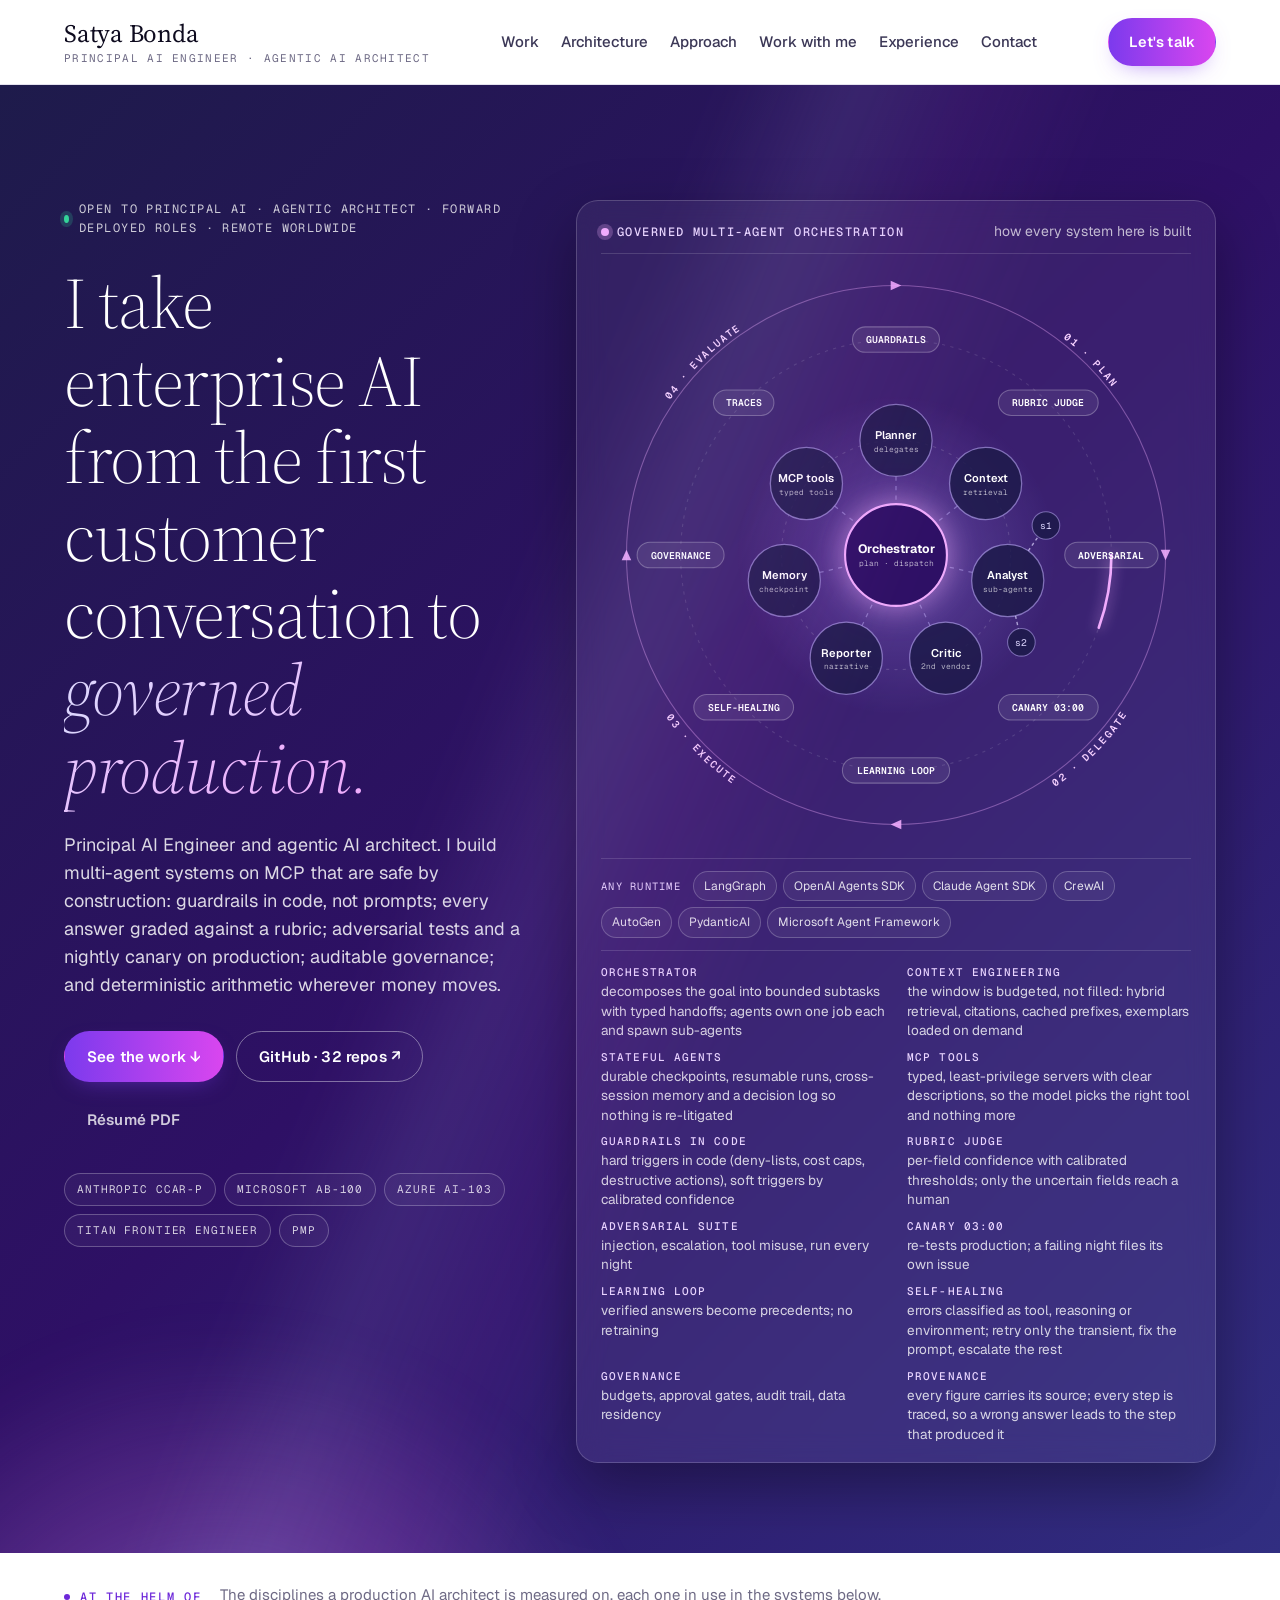
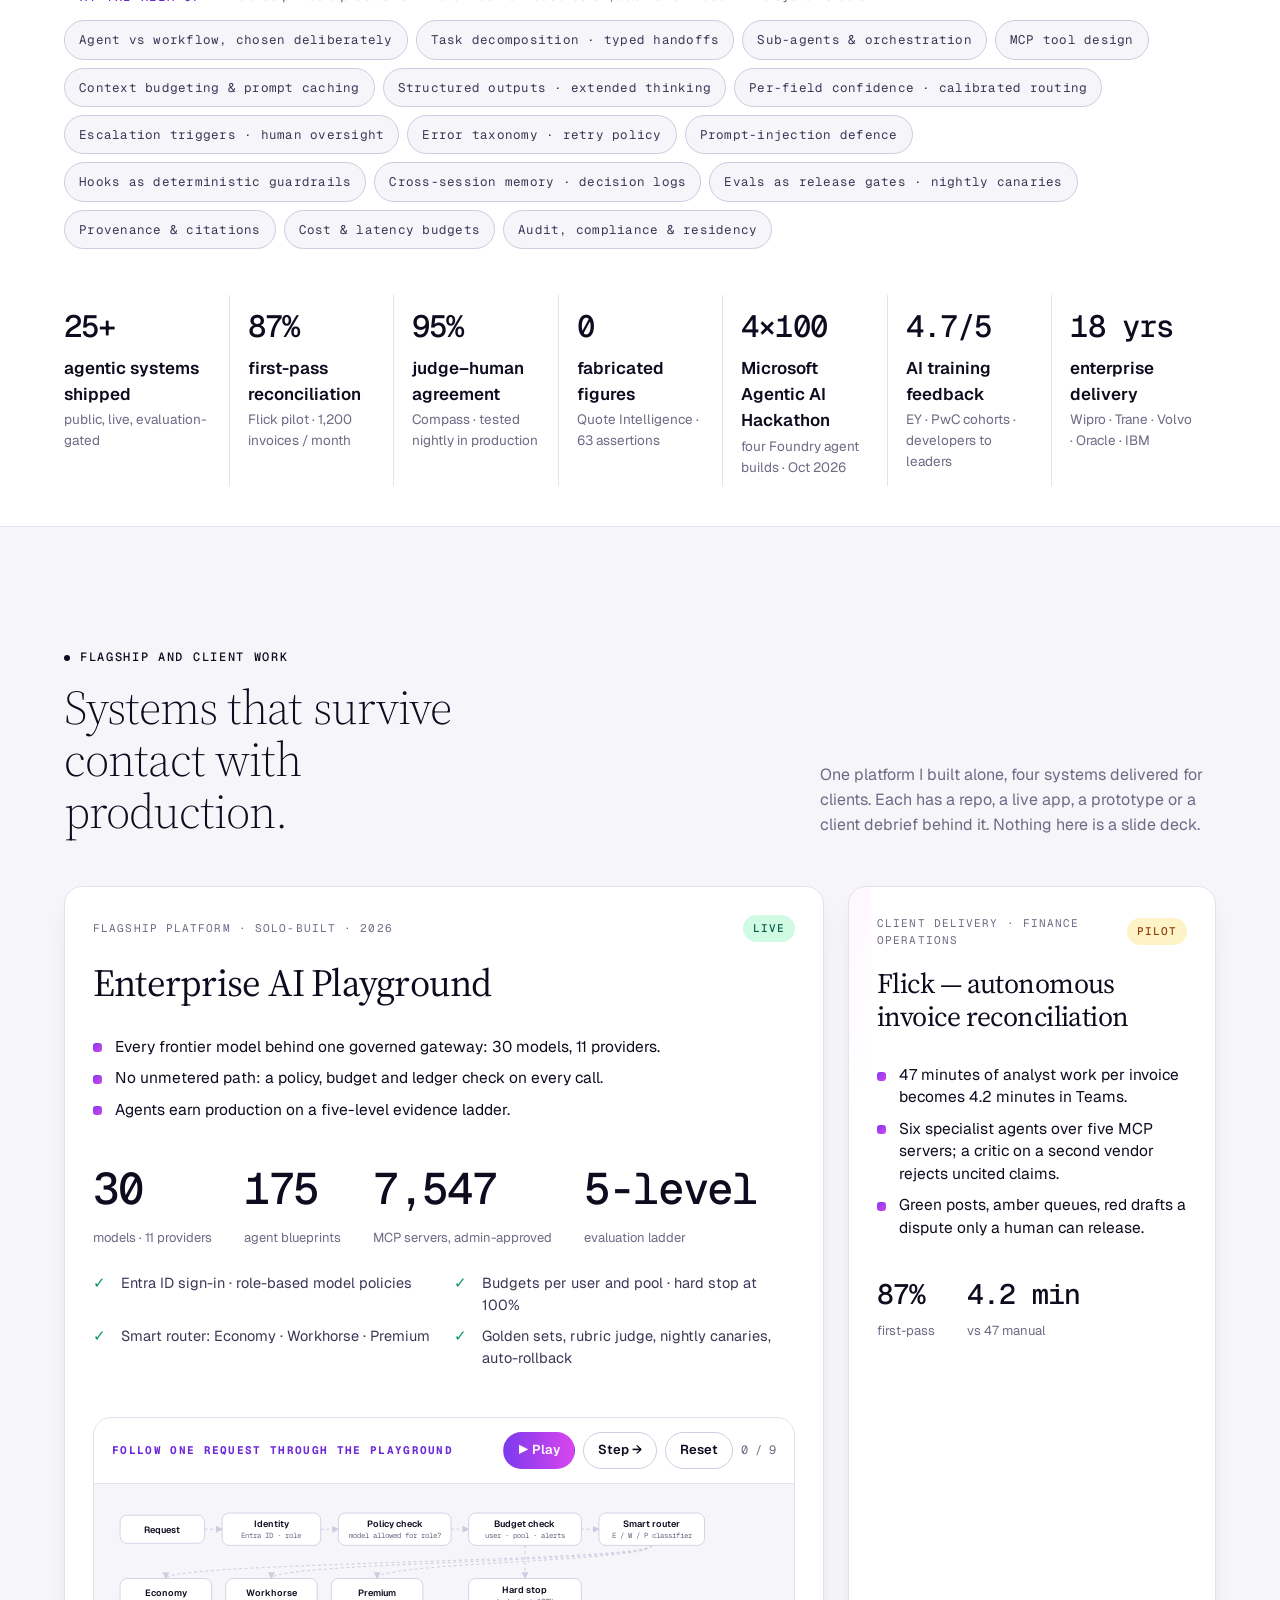
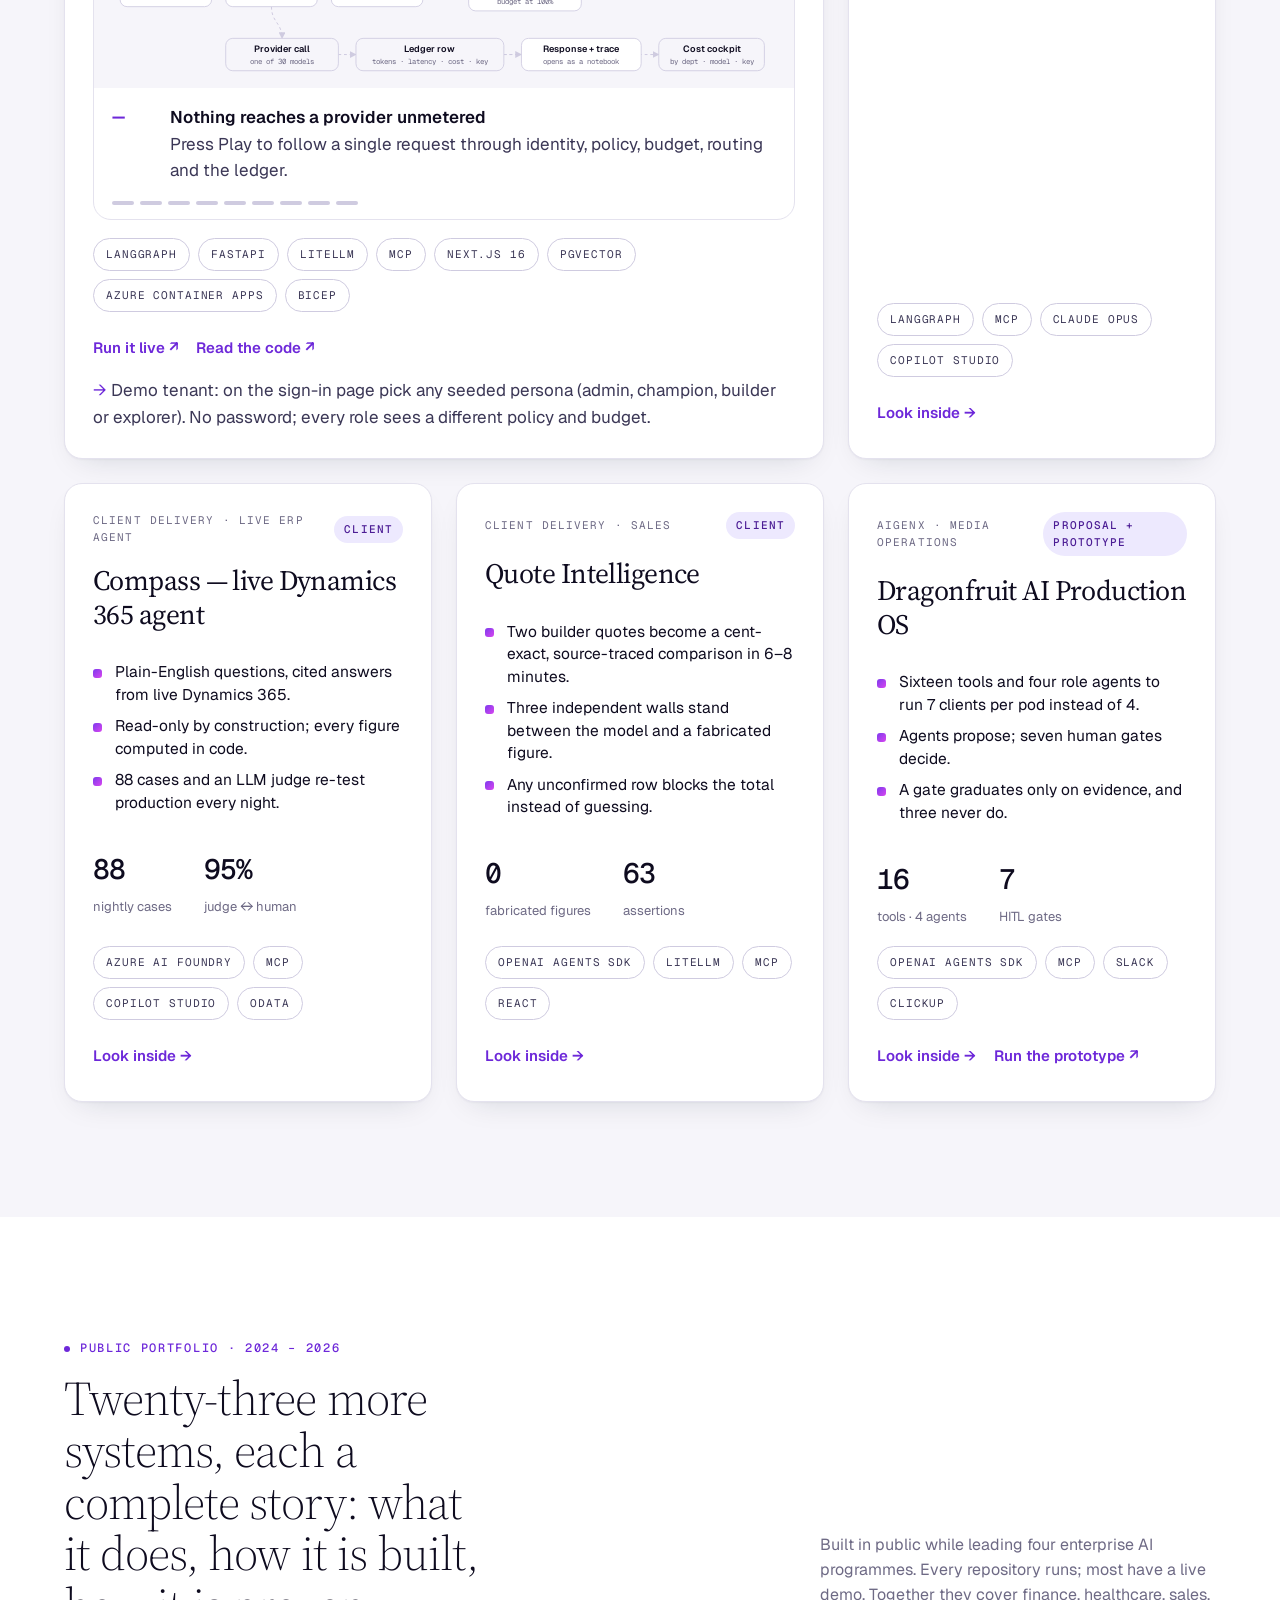
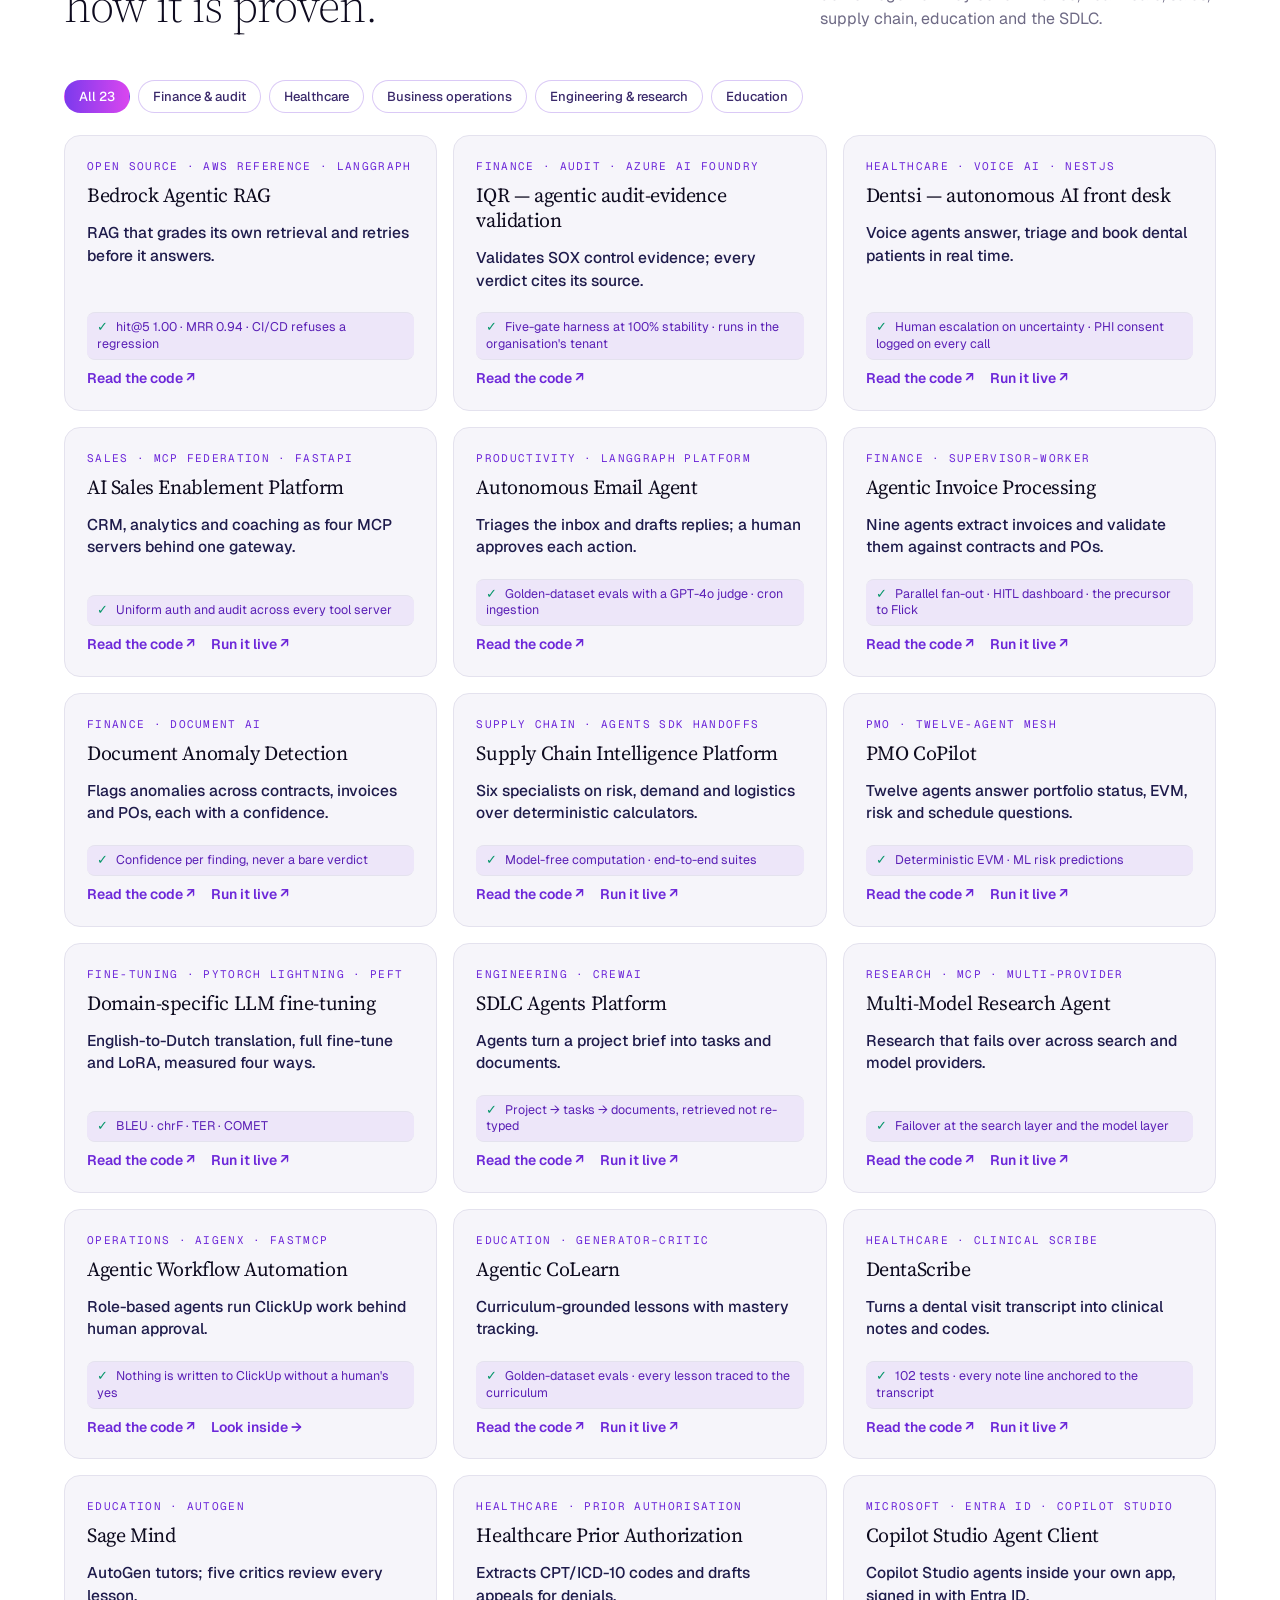
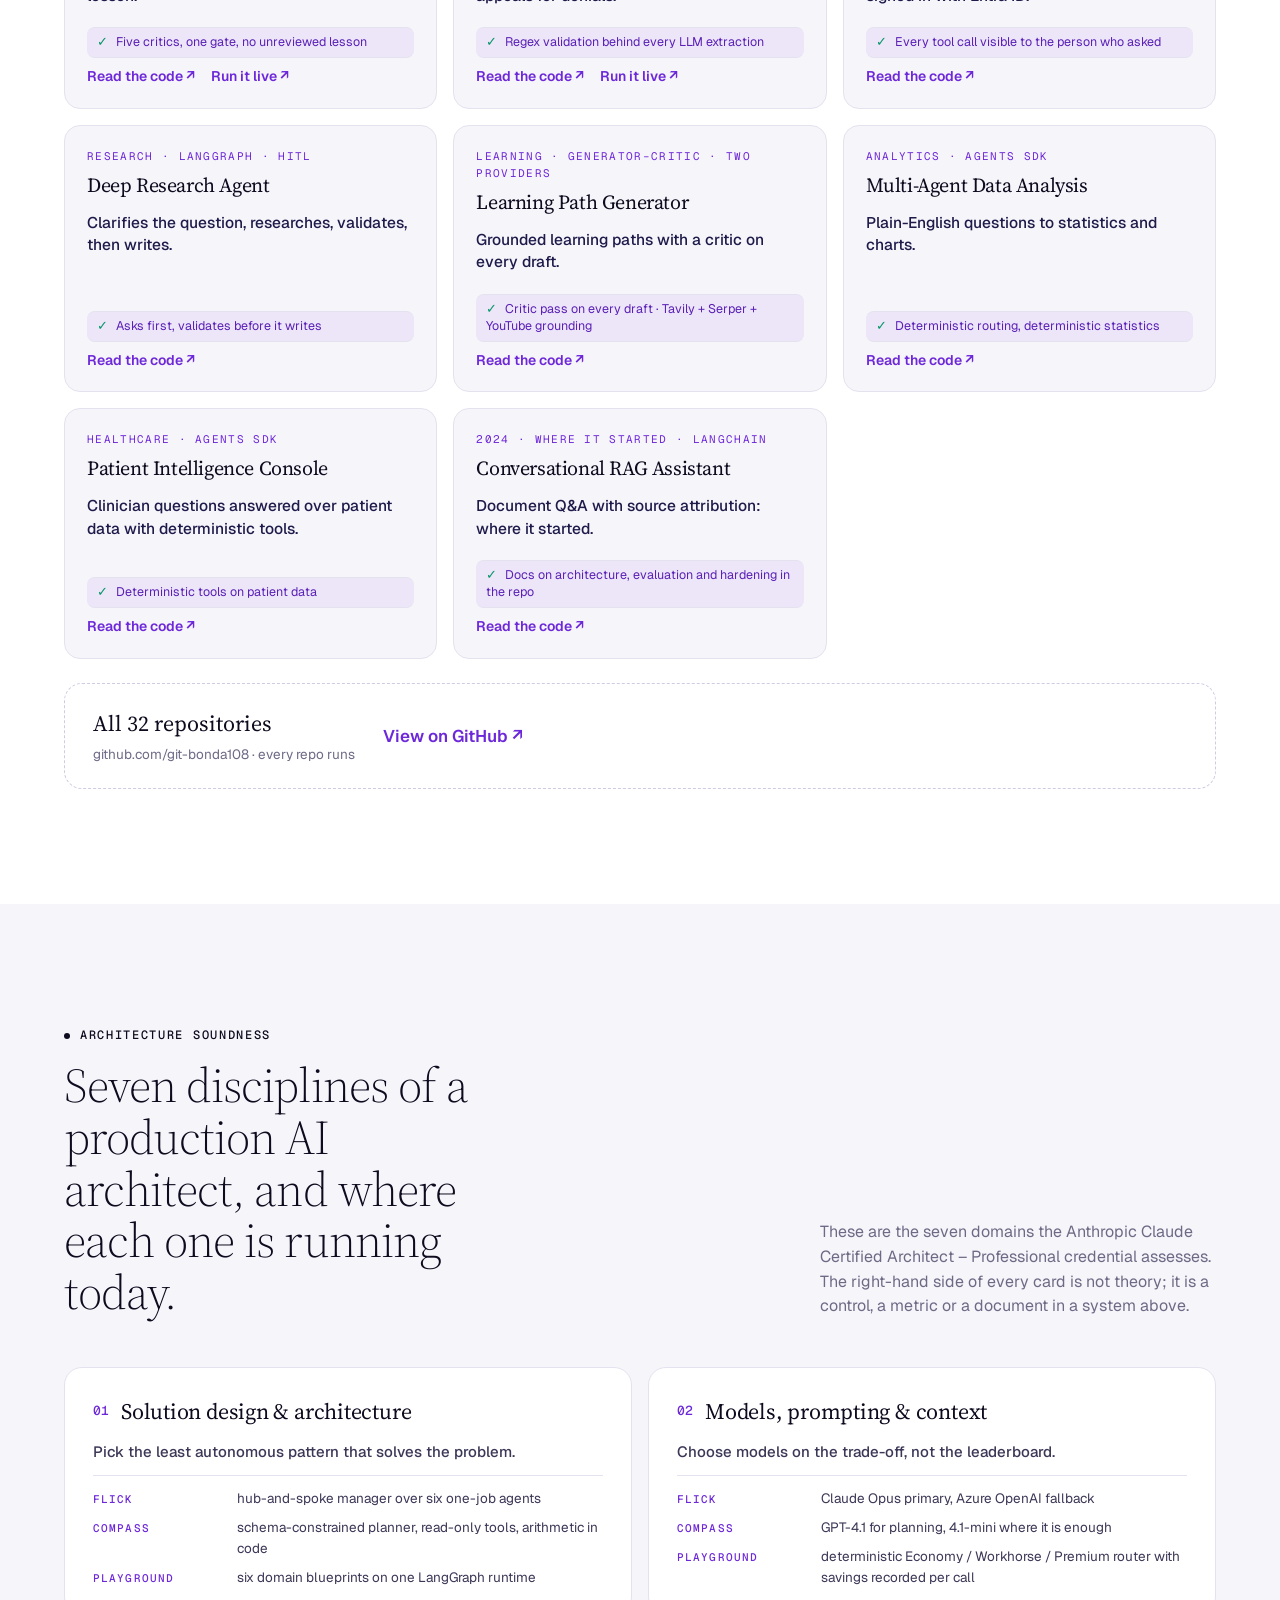
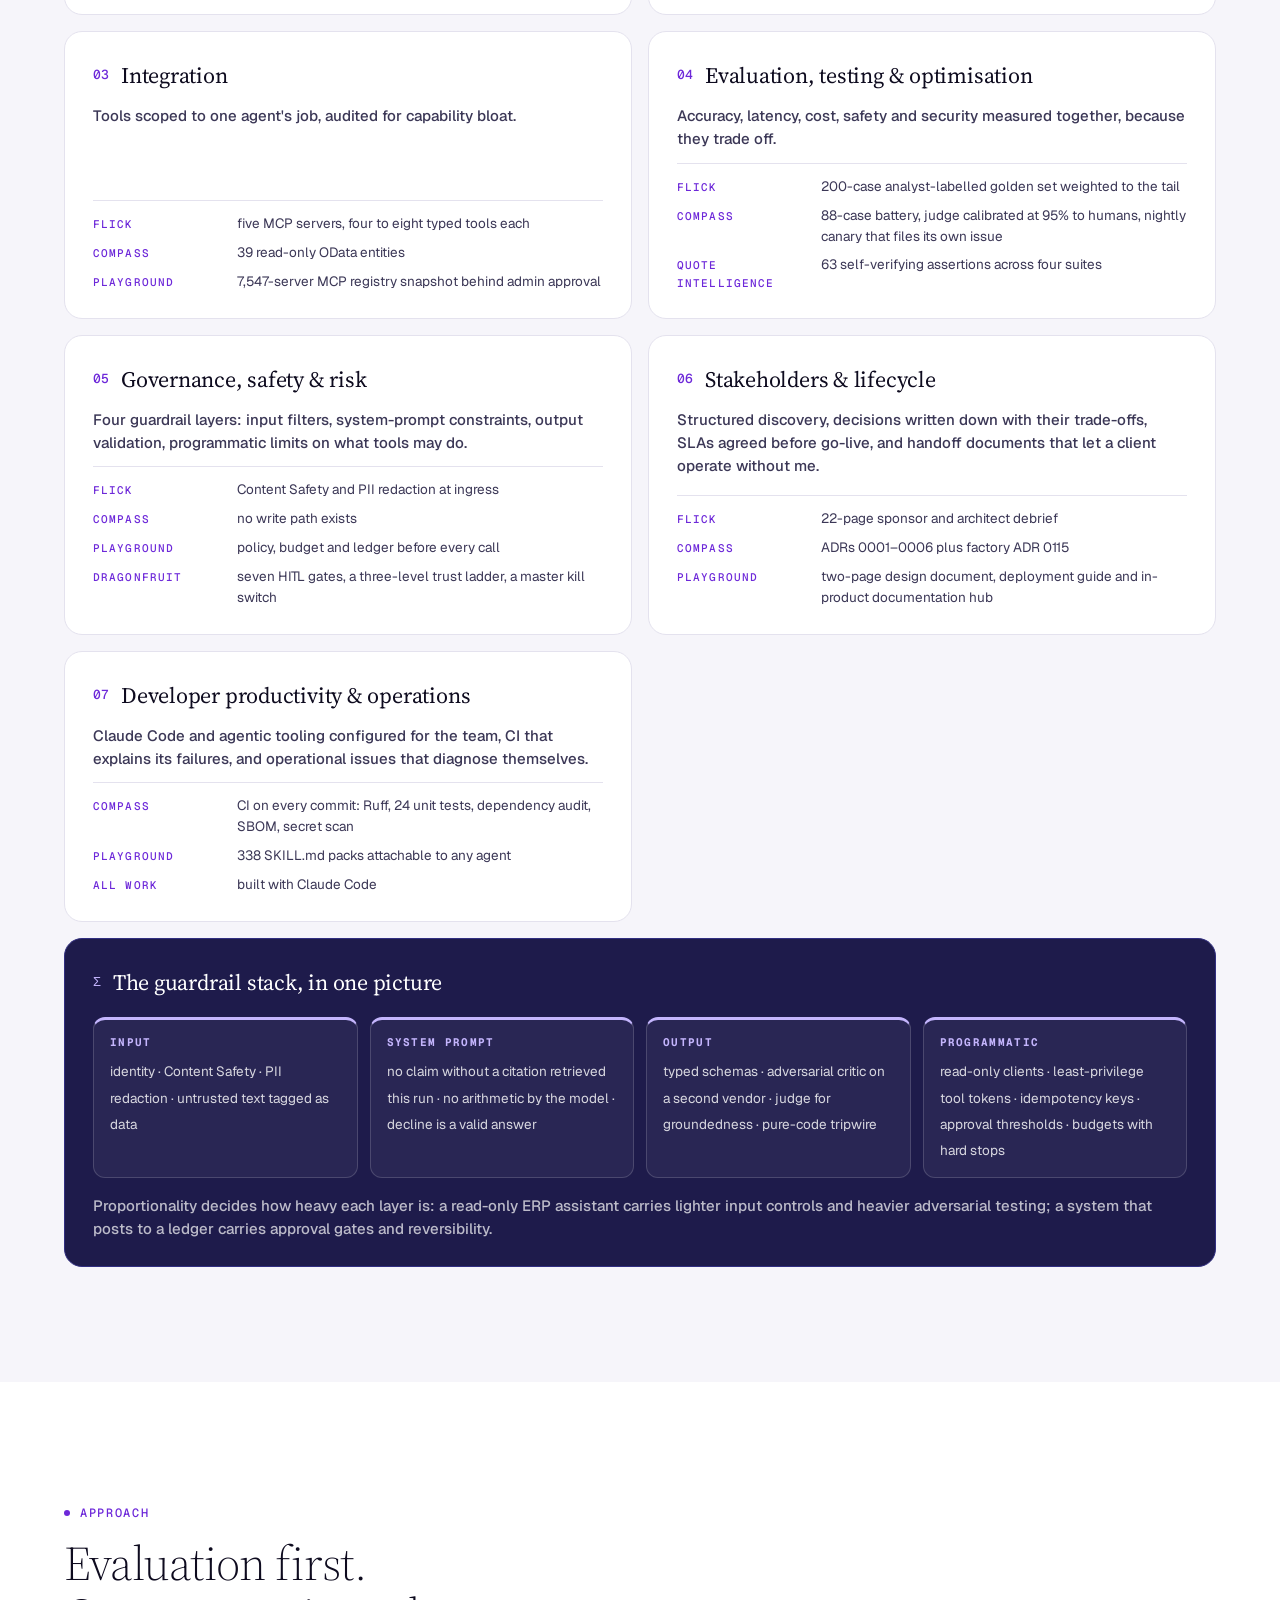
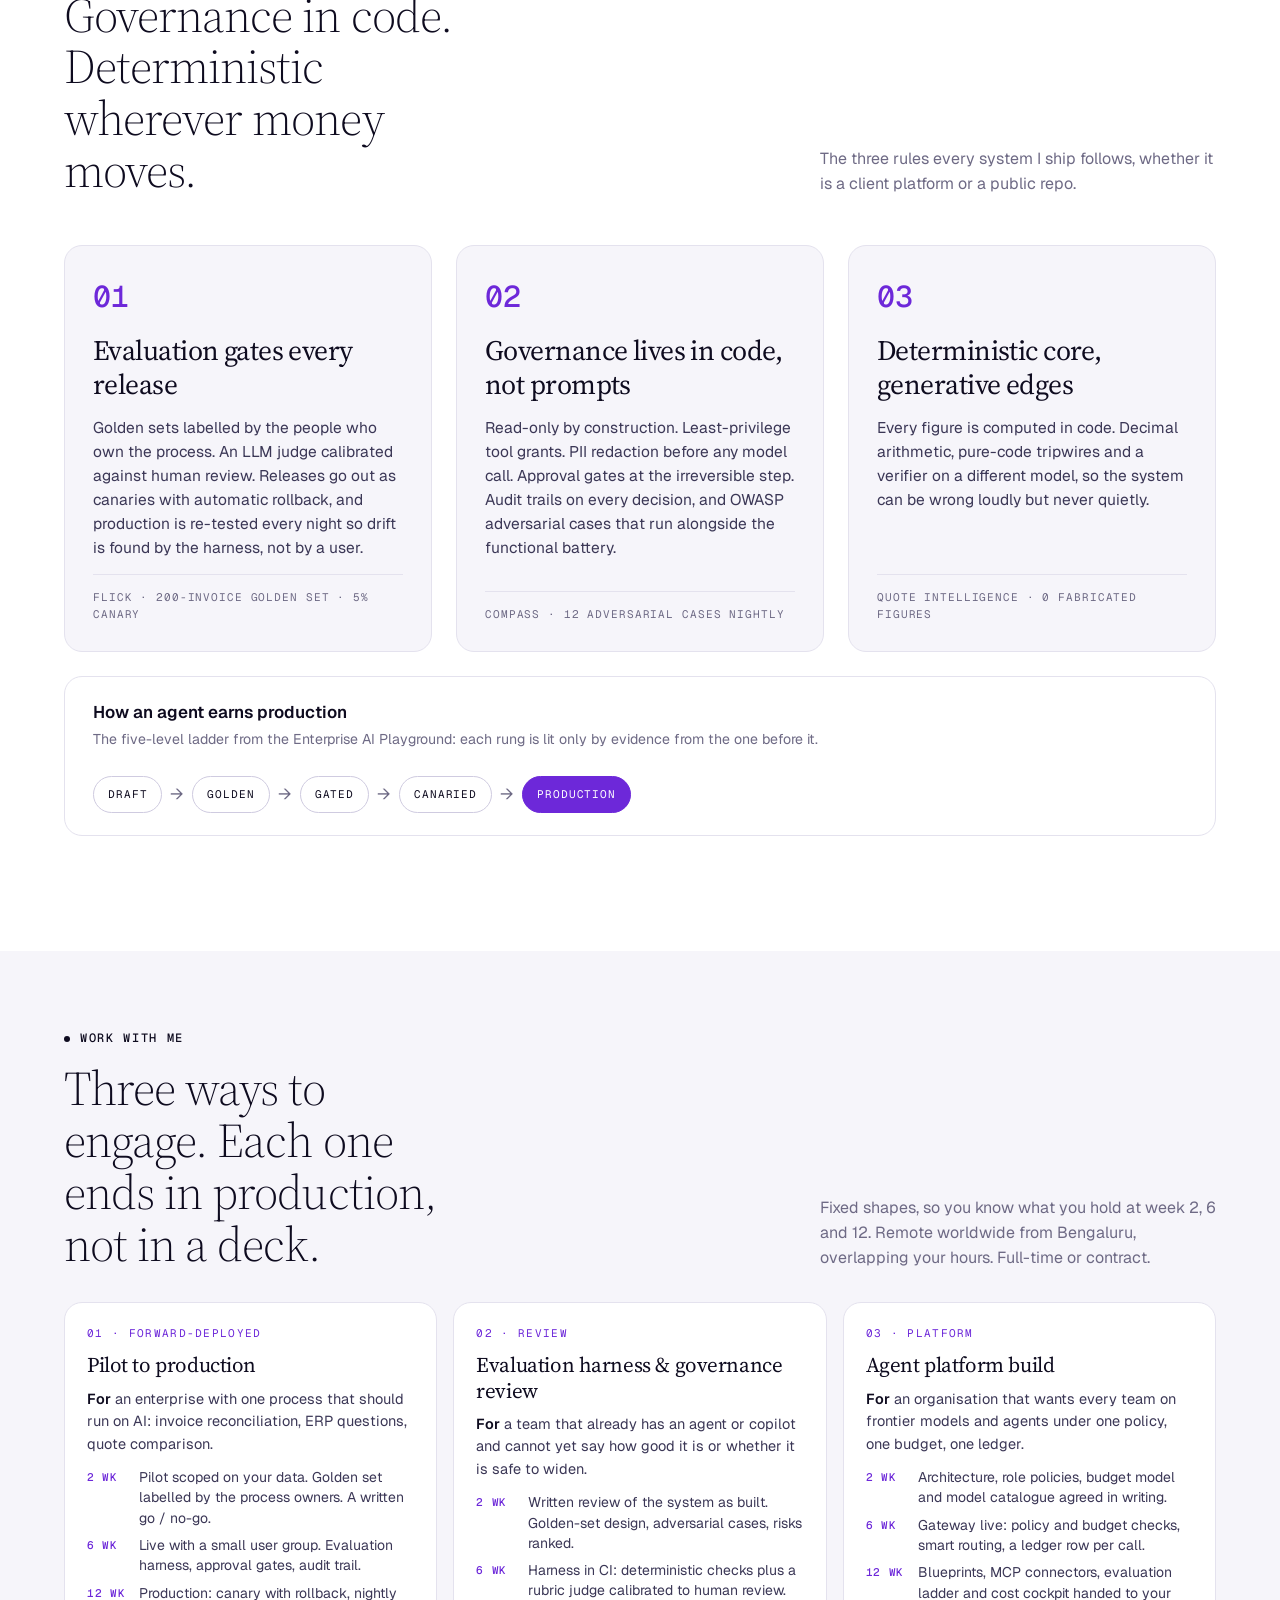
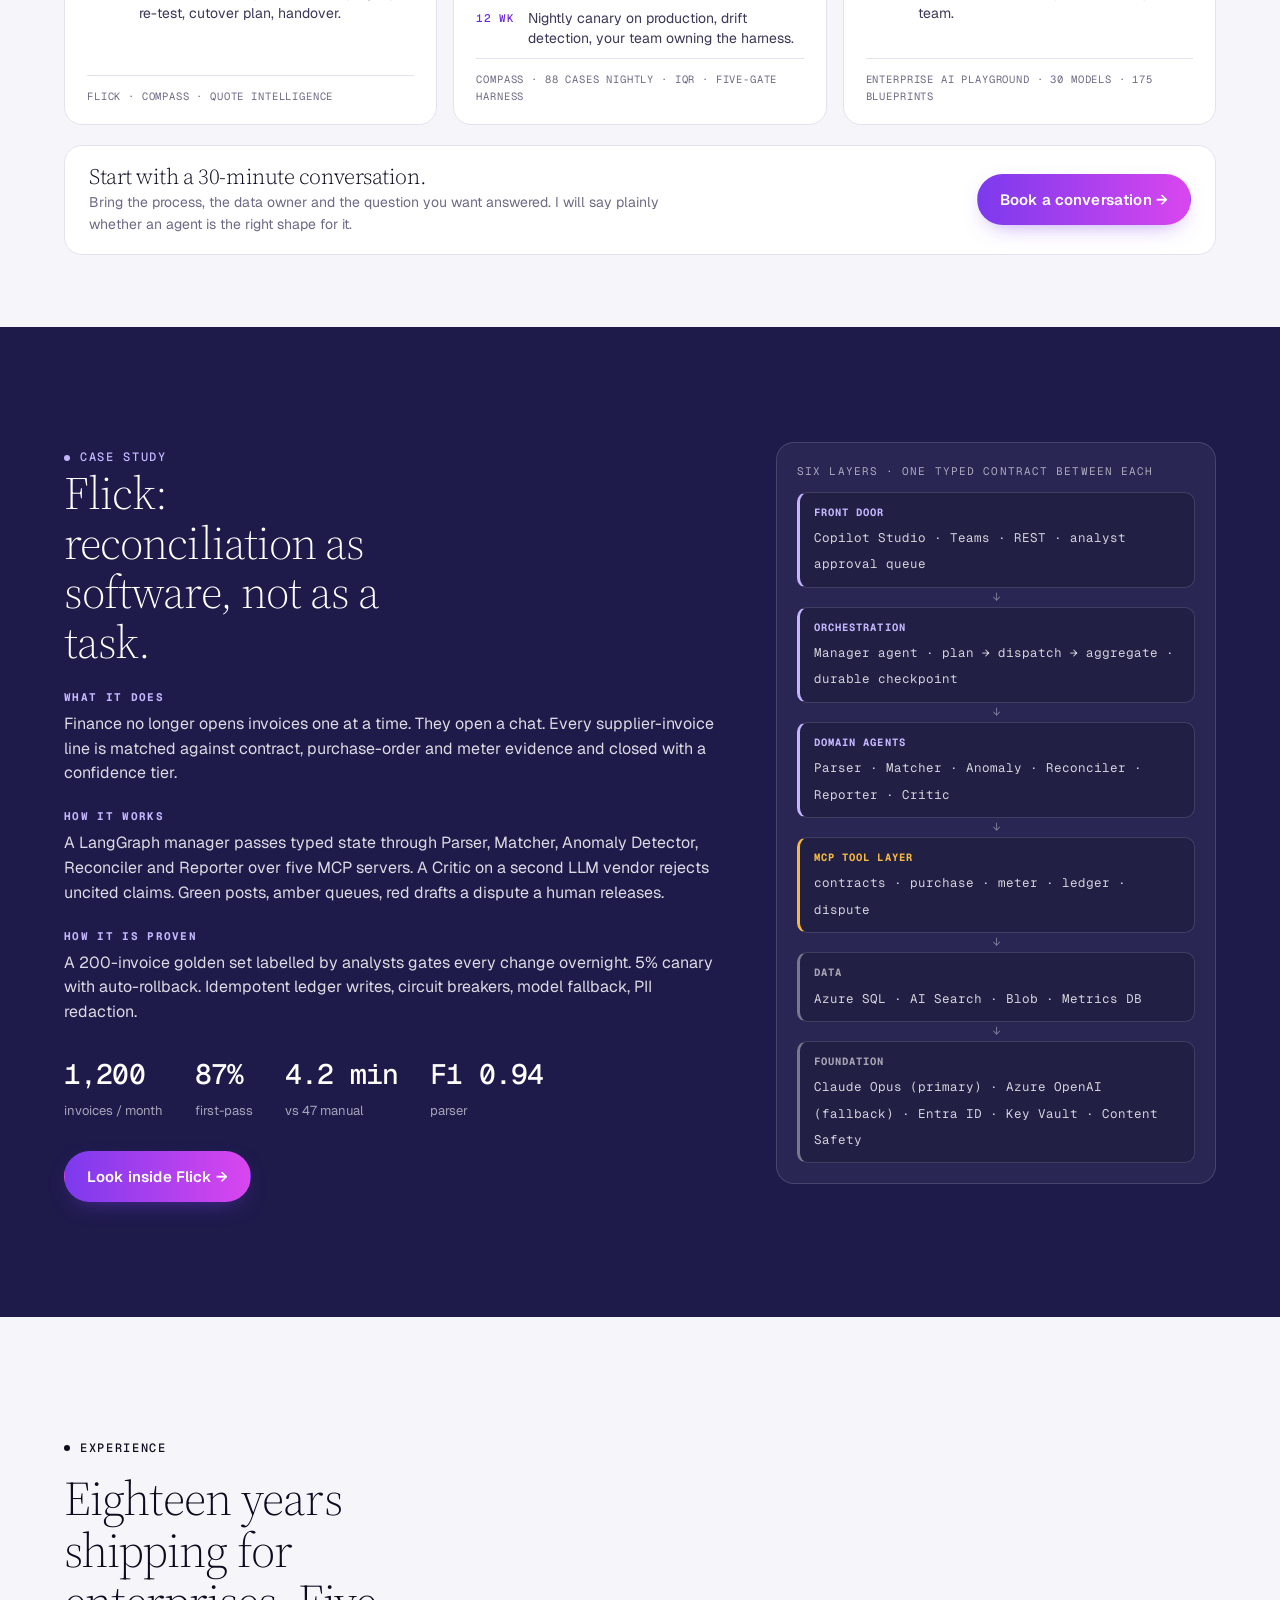
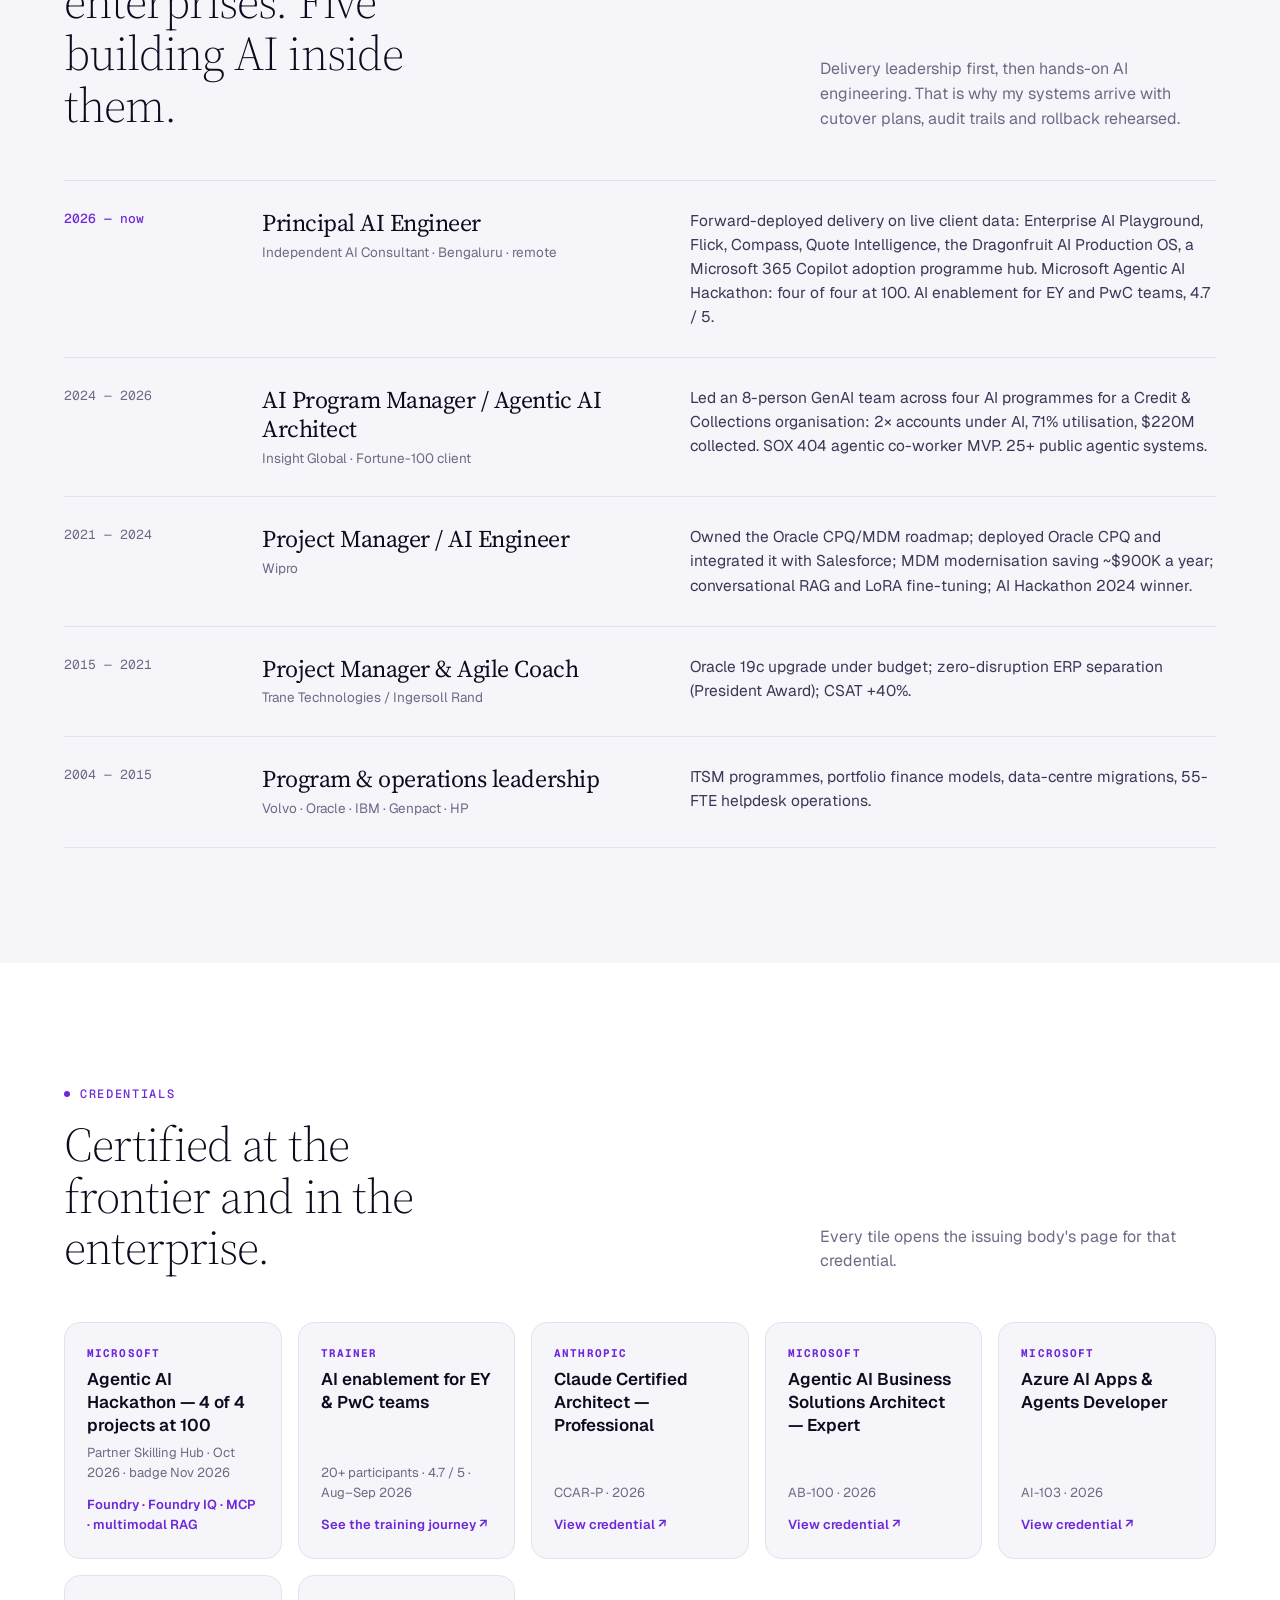
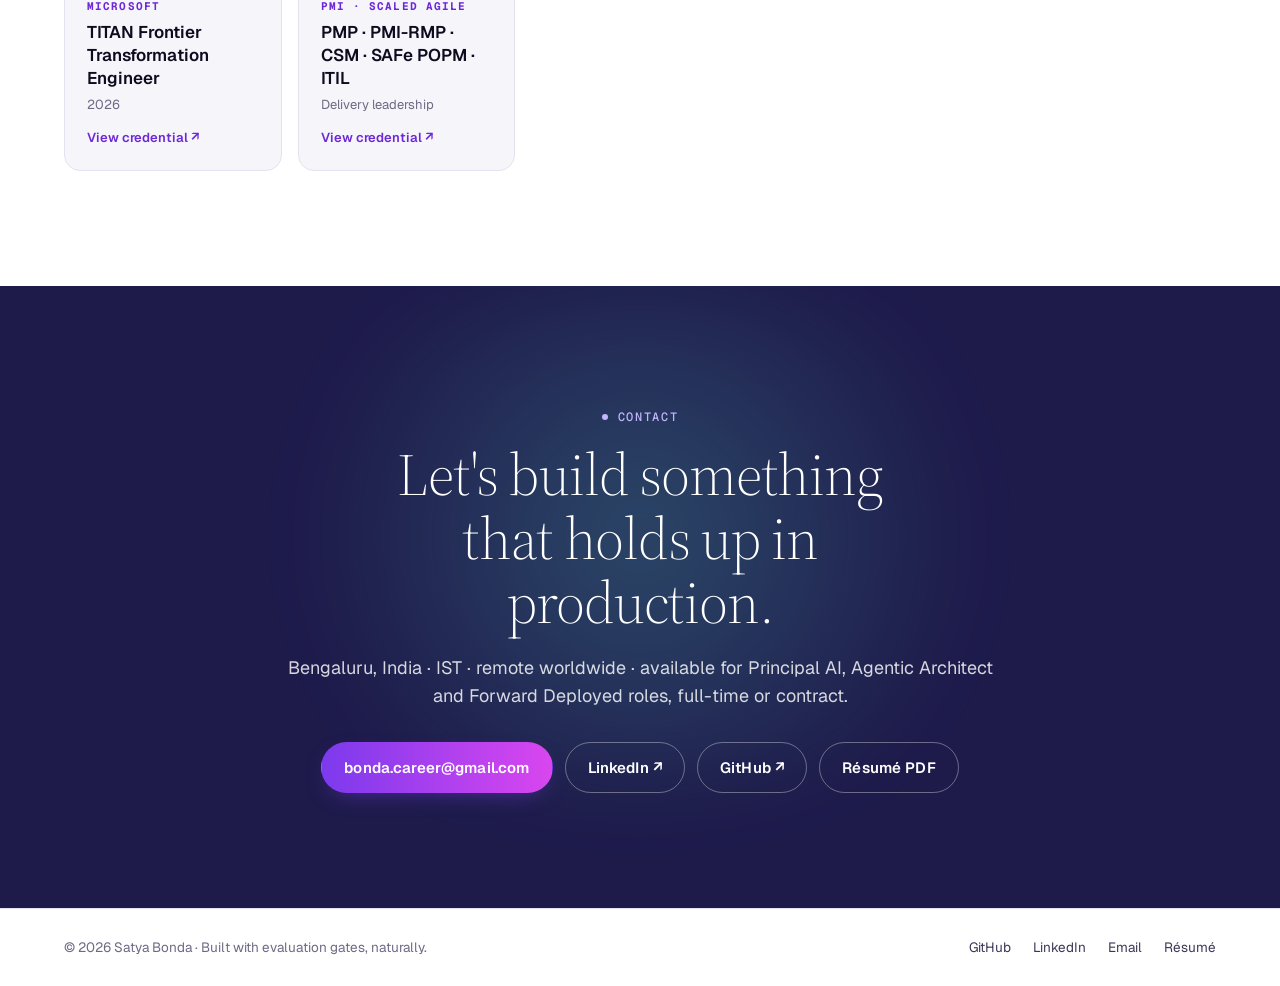
==== commit 4054debd: "Portfolio: scannability pass — one-line project outcomes with filter, punchline flagship cards, hack" ====
--- a/index.html
+++ b/index.html
@@ -5,14 +5,14 @@
 <meta name="viewport" content="width=device-width, initial-scale=1">
 <title>Satya Bonda — Principal AI Engineer · Agentic AI Architect · Forward Deployed</title>
 <meta name="description" content="Principal AI Engineer and agentic AI architect. Multi-agent systems on MCP that are safe by construction: guardrails in code, rubric-graded answers, adversarial tests, nightly canaries, auditable governance, deterministic arithmetic wherever money moves. Bengaluru · remote worldwide.">
-<meta property="og:title" content="Satya Bonda — Principal AI Engineer · Agentic AI Architect">
+<meta property="og:title" content="Satya Bonda — My Portfolio: an ensemble of governed agentic AI systems in production">
 <meta property="og:description" content="I take enterprise AI from the first customer conversation to governed production. 25+ agentic systems, evaluation-gated, in production or pilot.">
-<meta property="og:image" content="https://git-bonda108.github.io/assets/playground.png">
+<meta property="og:image" content="https://git-bonda108.github.io/assets/og-portfolio.png"><meta property="og:image:width" content="2400"><meta property="og:image:height" content="1260">
 <meta property="og:type" content="website">
 <link rel="icon" href="assets/favicon.svg" type="image/svg+xml">
 <link rel="preconnect" href="https://fonts.googleapis.com"><link rel="preconnect" href="https://fonts.gstatic.com" crossorigin>
 <link href="https://fonts.googleapis.com/css2?family=Geist:wght@400;500;600&family=Geist+Mono:wght@400;500&family=Source+Serif+4:ital,wght@0,300;0,400;1,300&display=swap" rel="stylesheet">
-<link rel="stylesheet" href="styles.css?v=202610111500">
+<link rel="stylesheet" href="styles.css?v=202610171900">
 </head>
 <body>
 <nav class="nav"><div class="wrap">
@@ -45,6 +45,8 @@
   <div class="cell"><div class="n">87%</div><div class="l">first-pass reconciliation</div><div class="s">Flick pilot · 1,200 invoices / month</div></div>
   <div class="cell"><div class="n">95%</div><div class="l">judge–human agreement</div><div class="s">Compass · tested nightly in production</div></div>
   <div class="cell"><div class="n">0</div><div class="l">fabricated figures</div><div class="s">Quote Intelligence · 63 assertions</div></div>
+  <div class="cell"><div class="n">4×100</div><div class="l">Microsoft Agentic AI Hackathon</div><div class="s">four Foundry agent builds · Oct 2026</div></div>
+  <div class="cell"><div class="n">4.7/5</div><div class="l">AI training feedback</div><div class="s">EY · PwC cohorts · developers to leaders</div></div>
   <div class="cell"><div class="n">18 yrs</div><div class="l">enterprise delivery</div><div class="s">Wipro · Trane · Volvo · Oracle · IBM</div></div>
 </div></div></section>
 
@@ -54,16 +56,9 @@
     <article class="card span2 reveal">
       <div class="top"><span>Flagship platform · solo-built · 2026</span><span class="status live">Live</span></div>
       <h3>Enterprise AI Playground</h3>
-      <p>One governed place where an enterprise explores every frontier model, builds and runs agents, and sees every token and dollar. Nothing reaches a provider without a policy check, a budget check and a ledger row: there is no unmetered path. LangGraph runs pause at a human-review gate that survives a restart, and an agent earns production only by climbing a five-level ladder lit by evidence, not opinion.</p>
+      <ul class="punch"><li>Every frontier model behind one governed gateway: 30 models, 11 providers.</li><li>No unmetered path: a policy, budget and ledger check on every call.</li><li>Agents earn production on a five-level evidence ladder.</li></ul>
       <div class="metrics"><div class="metric"><b>30</b><span>models · 11 providers</span></div><div class="metric"><b>175</b><span>agent blueprints</span></div><div class="metric"><b>7,547</b><span>MCP servers, admin-approved</span></div><div class="metric"><b>5-level</b><span>evaluation ladder</span></div></div>
-      <ul class="checks two-col">
-        <li>Entra ID sign-in · role-based model policies · internal-key boundary between web and API</li>
-        <li>Per-user and pooled budgets · alerts at 50 / 80 / 100% · hard stops</li>
-        <li>Deterministic Smart router: Economy · Workhorse · Premium, savings recorded against a premium baseline</li>
-        <li>Golden sets, deterministic checks plus a model-graded rubric, nightly canaries with drift detection and automatic rollback</li>
-        <li>Knowledge Spaces with hybrid retrieval and cited answers · 338 attachable skill packs</li>
-        <li>Every blueprint renders into Agents SDK, LangGraph, CrewAI, Microsoft Agent Framework or Google ADK with deploy scripts</li>
-      </ul>
+      <ul class="checks two-col"><li>Entra ID sign-in · role-based model policies</li><li>Budgets per user and pool · hard stop at 100%</li><li>Smart router: Economy · Workhorse · Premium</li><li>Golden sets, rubric judge, nightly canaries, auto-rollback</li></ul>
       <div class="flow reveal" data-intro="Nothing reaches a provider unmetered" data-intro-text="Press Play to follow a single request through identity, policy, budget, routing and the ledger."><div class="flow-head"><b>Follow one request through the Playground</b><div class="flow-ctl"><button data-act="play">▶ Play</button><button data-act="step">Step →</button><button data-act="reset">Reset</button><span data-count>0 / 9</span></div></div><div class="flow-stage"><svg viewBox="0 0 960 270" xmlns="http://www.w3.org/2000/svg" role="img"><defs><marker id="fa" viewBox="0 0 10 10" refX="9" refY="5" markerWidth="7" markerHeight="7" orient="auto-start-reverse"><path d="M0 0L10 5L0 10z" class="fa"/></marker></defs><path class="fe" data-e="req-id" d="M140 50.0 L165 50.0" marker-end="url(#fa)"/><path class="fe" data-e="id-pol" d="M305 50.0 L330 50.0" marker-end="url(#fa)"/><path class="fe" data-e="pol-bud" d="M490 50.0 L515 50.0" marker-end="url(#fa)"/><path class="fe" data-e="bud-rt" d="M675 50.0 L700 50.0" marker-end="url(#fa)"/><path class="fe" data-e="bud-stop" d="M595.0 73 C595.0 96.5 595.0 96.5 595.0 120" marker-end="url(#fa)"/><path class="fe" data-e="rt-eco" d="M775.0 73 C775.0 96.5 85.0 96.5 85.0 120" marker-end="url(#fa)"/><path class="fe" data-e="rt-wh" d="M775.0 73 C775.0 96.5 235.0 96.5 235.0 120" marker-end="url(#fa)"/><path class="fe" data-e="rt-prem" d="M775.0 73 C775.0 96.5 385.0 96.5 385.0 120" marker-end="url(#fa)"/><path class="fe" data-e="wh-prov" d="M235.0 160 C235.0 182.5 250.0 182.5 250.0 205" marker-end="url(#fa)"/><path class="fe" data-e="prov-led" d="M330 228.0 L355 228.0" marker-end="url(#fa)"/><path class="fe" data-e="led-resp" d="M565 228.0 L590 228.0" marker-end="url(#fa)"/><path class="fe" data-e="led-cock" d="M565 228.0 L785 228.0" marker-end="url(#fa)"/><g class="fn k-" data-n="req"><rect x="20" y="30" width="120" height="40" rx="10"/><text x="80.0" y="55.0" text-anchor="middle">Request</text></g><g class="fn k-agent" data-n="id"><rect x="165" y="27" width="140" height="46" rx="10"/><text x="235.0" y="47.0" text-anchor="middle">Identity</text><text class="sub" x="235.0" y="63.0" text-anchor="middle">Entra ID · role</text></g><g class="fn k-agent" data-n="pol"><rect x="330" y="27" width="160" height="46" rx="10"/><text x="410.0" y="47.0" text-anchor="middle">Policy check</text><text class="sub" x="410.0" y="63.0" text-anchor="middle">model allowed for role?</text></g><g class="fn k-agent" data-n="bud"><rect x="515" y="27" width="160" height="46" rx="10"/><text x="595.0" y="47.0" text-anchor="middle">Budget check</text><text class="sub" x="595.0" y="63.0" text-anchor="middle">user · pool · alerts</text></g><g class="fn k-agent" data-n="rt"><rect x="700" y="27" width="150" height="46" rx="10"/><text x="775.0" y="47.0" text-anchor="middle">Smart router</text><text class="sub" x="775.0" y="63.0" text-anchor="middle">E / W / P classifier</text></g><g class="fn k-fail" data-n="stop"><rect x="515" y="120" width="160" height="46" rx="10"/><text x="595.0" y="140.0" text-anchor="middle">Hard stop</text><text class="sub" x="595.0" y="156.0" text-anchor="middle">budget at 100%</text></g><g class="fn k-agent" data-n="eco"><rect x="20" y="120" width="130" height="40" rx="10"/><text x="85.0" y="145.0" text-anchor="middle">Economy</text></g><g class="fn k-agent" data-n="wh"><rect x="170" y="120" width="130" height="40" rx="10"/><text x="235.0" y="145.0" text-anchor="middle">Workhorse</text></g><g class="fn k-agent" data-n="prem"><rect x="320" y="120" width="130" height="40" rx="10"/><text x="385.0" y="145.0" text-anchor="middle">Premium</text></g><g class="fn k-store" data-n="prov"><rect x="170" y="205" width="160" height="46" rx="10"/><text x="250.0" y="225.0" text-anchor="middle">Provider call</text><text class="sub" x="250.0" y="241.0" text-anchor="middle">one of 30 models</text></g><g class="fn k-store" data-n="led"><rect x="355" y="205" width="210" height="46" rx="10"/><text x="460.0" y="225.0" text-anchor="middle">Ledger row</text><text class="sub" x="460.0" y="241.0" text-anchor="middle">tokens · latency · cost · key</text></g><g class="fn k-out" data-n="resp"><rect x="590" y="205" width="170" height="46" rx="10"/><text x="675.0" y="225.0" text-anchor="middle">Response + trace</text><text class="sub" x="675.0" y="241.0" text-anchor="middle">opens as a notebook</text></g><g class="fn k-store" data-n="cock"><rect x="785" y="205" width="150" height="46" rx="10"/><text x="860.0" y="225.0" text-anchor="middle">Cost cockpit</text><text class="sub" x="860.0" y="241.0" text-anchor="middle">by dept · model · key</text></g></svg></div><div class="flow-cap"><i data-idx>—</i><div><b data-title></b><p data-text></p></div></div><div class="flow-dots"></div><script type="application/json" class="flow-data">[{"t": "A request arrives", "x": "A person, an agent run or an SDK pointed at the gateway sends a prompt. There is no path that skips what follows.", "n": ["req"]}, {"t": "Identity first", "x": "Entra ID says who is asking; their role and department come with them. Keys are resolved to a budget owner, never to a raw secret in the browser.", "n": ["id"], "e": ["req-id"]}, {"t": "Policy check", "x": "Is this model allowed for this role? Policies are per role and per model, so a Premium model can be admin-only while Economy is open to everyone.", "n": ["pol"], "e": ["id-pol"]}, {"t": "Budget check", "x": "Per-user and pooled budgets with alerts at 50, 80 and 100 percent. The check runs before the call, not after the bill.", "n": ["bud"], "e": ["pol-bud"]}, {"t": "The unhappy path: hard stop", "x": "At 100 percent the gateway refuses the call and says why. Nothing reaches a provider; the ledger records the refusal.", "n": ["stop"], "e": ["bud-stop"]}, {"t": "Smart routing", "x": "A deterministic classifier labels the prompt Economy, Workhorse or Premium. Here it picks Workhorse; the saving against a Premium baseline is recorded per call.", "n": ["rt", "wh"], "e": ["bud-rt", "rt-wh"]}, {"t": "Provider call", "x": "The request goes to one of 30 models across 11 providers through LiteLLM. Prompt caching is honoured; failures fall back on policy.", "n": ["prov"], "e": ["wh-prov"]}, {"t": "Ledger row", "x": "Every call writes tokens, cached tokens, latency, cost and which key paid. Prices come from the providers' published sheets and are stored with the model.", "n": ["led"], "e": ["prov-led"]}, {"t": "Response, trace, cockpit", "x": "The answer returns with its trace; the run opens as a notebook; the cost cockpit slices spend by day, department, user, feature, model and key.", "n": ["resp", "cock"], "e": ["led-resp", "led-cock"]}]</script></div>
       <div class="tags"><span class="pill">LangGraph</span><span class="pill">FastAPI</span><span class="pill">LiteLLM</span><span class="pill">MCP</span><span class="pill">Next.js 16</span><span class="pill">pgvector</span><span class="pill">Azure Container Apps</span><span class="pill">Bicep</span></div>
       <div class="links"><a href="https://aiplay-web.ambitiousforest-4f282988.centralindia.azurecontainerapps.io/login" target="_blank" rel="noopener">Run it live ↗</a><a href="https://github.com/git-bonda108/Agentic-AI-enterprise-Playground" target="_blank" rel="noopener">Read the code ↗</a></div>
@@ -72,7 +67,7 @@
     <article class="card reveal">
       <div class="top"><span>Client delivery · finance operations</span><span class="status pilot">Pilot</span></div>
       <h3>Flick — autonomous invoice reconciliation</h3>
-      <p>Thirty to ninety minutes of analyst evidence work per supplier invoice becomes a Teams chat. A LangGraph manager drives six specialist agents over five MCP servers; an adversarial critic on a second LLM vendor rejects any claim without a citation retrieved this run. Green posts, amber queues, red drafts a dispute that only a human can release.</p>
+      <ul class="punch"><li>47 minutes of analyst work per invoice becomes 4.2 minutes in Teams.</li><li>Six specialist agents over five MCP servers; a critic on a second vendor rejects uncited claims.</li><li>Green posts, amber queues, red drafts a dispute only a human can release.</li></ul>
       <div class="metrics"><div class="metric"><b>87%</b><span>first-pass</span></div><div class="metric"><b>4.2 min</b><span>vs 47 manual</span></div></div>
       <div class="tags"><span class="pill">LangGraph</span><span class="pill">MCP</span><span class="pill">Claude Opus</span><span class="pill">Copilot Studio</span></div>
       <div class="links"><a href="flick.html">Look inside →</a></div>
@@ -80,7 +75,7 @@
     <article class="card reveal">
       <div class="top"><span>Client delivery · live ERP agent</span><span class="status client">Client</span></div>
       <h3>Compass — live Dynamics 365 agent</h3>
-      <p>Staff ask about orders, stock, customers or procedures in plain English and get a cited, company-scoped answer with a stated confidence. Read-only by construction: the Dynamics client has no write method. Every figure is computed in code, and an 88-case battery with an LLM judge re-tests production every night.</p>
+      <ul class="punch"><li>Plain-English questions, cited answers from live Dynamics 365.</li><li>Read-only by construction; every figure computed in code.</li><li>88 cases and an LLM judge re-test production every night.</li></ul>
       <div class="metrics"><div class="metric"><b>88</b><span>nightly cases</span></div><div class="metric"><b>95%</b><span>judge ↔ human</span></div></div>
       <div class="tags"><span class="pill">Azure AI Foundry</span><span class="pill">MCP</span><span class="pill">Copilot Studio</span><span class="pill">OData</span></div>
       <div class="links"><a href="compass.html">Look inside →</a></div>
@@ -88,7 +83,7 @@
     <article class="card reveal">
       <div class="top"><span>Client delivery · sales</span><span class="status client">Client</span></div>
       <h3>Quote Intelligence</h3>
-      <p>Two builder quotes become a source-traced, cent-exact comparison in six to eight minutes instead of half a day. Three walls built from different ingredients stand between the model and a fabricated figure; any unconfirmed row blocks the total rather than guessing.</p>
+      <ul class="punch"><li>Two builder quotes become a cent-exact, source-traced comparison in 6–8 minutes.</li><li>Three independent walls stand between the model and a fabricated figure.</li><li>Any unconfirmed row blocks the total instead of guessing.</li></ul>
       <div class="metrics"><div class="metric"><b>0</b><span>fabricated figures</span></div><div class="metric"><b>63</b><span>assertions</span></div></div>
       <div class="tags"><span class="pill">OpenAI Agents SDK</span><span class="pill">LiteLLM</span><span class="pill">MCP</span><span class="pill">React</span></div>
       <div class="links"><a href="quote-intelligence.html">Look inside →</a></div>
@@ -96,7 +91,7 @@
     <article class="card reveal">
       <div class="top"><span>AIGenX · media operations</span><span class="status client">Proposal + prototype</span></div>
       <h3>Dragonfruit AI Production OS</h3>
-      <p>Sixteen role-specific tools and four role agents for a YouTube production company that wants to run 7 clients per pod instead of 4. Agents propose; seven human gates decide; a trust ladder lets a gate graduate only on evidence, and three gates never do.</p>
+      <ul class="punch"><li>Sixteen tools and four role agents to run 7 clients per pod instead of 4.</li><li>Agents propose; seven human gates decide.</li><li>A gate graduates only on evidence, and three never do.</li></ul>
       <div class="metrics"><div class="metric"><b>16</b><span>tools · 4 agents</span></div><div class="metric"><b>7</b><span>HITL gates</span></div></div>
       <div class="tags"><span class="pill">OpenAI Agents SDK</span><span class="pill">MCP</span><span class="pill">Slack</span><span class="pill">ClickUp</span></div>
       <div class="links"><a href="dragonfruit.html">Look inside →</a><a href="https://aigenxapp.com/tool-suite" target="_blank" rel="noopener">Run the prototype ↗</a></div>
@@ -106,30 +101,31 @@
 
 <section class="light" id="portfolio"><div class="wrap">
   <div class="sec-head reveal"><div><span class="label">Public portfolio · 2024 – 2026</span><h2>Twenty-three more systems, each a complete story: what it does, how it is built, how it is proven.</h2></div><p class="side">Built in public while leading four enterprise AI programmes. Every repository runs; most have a live demo. Together they cover finance, healthcare, sales, supply chain, education and the SDLC.</p></div>
+  <div class="pfilter" role="group" aria-label="Filter projects"><button class="on" data-f="all">All 23</button><button data-f="fin">Finance &amp; audit</button><button data-f="health">Healthcare</button><button data-f="ops">Business operations</button><button data-f="eng">Engineering &amp; research</button><button data-f="edu">Education</button></div>
   <div class="ptiles">
-    <article class="ptile reveal"><span class="cat">Open source · AWS reference · LangGraph</span><h3>Bedrock Agentic RAG</h3><p>A self-correcting LangGraph agent on Amazon Bedrock that grades its own retrieval, rewrites missed queries and checks groundedness before answering. Hybrid S3 Vectors + BM25 with rank fusion; Lambda ingestion, ECS Fargate, DynamoDB checkpoints, CDK.</p><span class="proof">hit@5 1.00 · MRR 0.94 · CI/CD refuses a regression</span><span class="go"><a href="https://github.com/git-bonda108/bedrock-agentic-rag" target="_blank" rel="noopener">Read the code ↗</a></span></article>
-    <article class="ptile reveal"><span class="cat">Finance · audit · Azure AI Foundry</span><h3>IQR — agentic audit-evidence validation</h3><p>Validates SOX 404 control evidence with a blinded verifier and citation-gated verdicts. Three laws: numbers come from deterministic code, every claim carries a resolvable locator, same input gives the same verdict.</p><span class="proof">Five-gate harness at 100% stability · runs in the organisation's tenant</span><span class="go"><a href="https://github.com/git-bonda108/IQR_Agentic_AI" target="_blank" rel="noopener">Read the code ↗</a></span></article>
-    <article class="ptile reveal"><span class="cat">Healthcare · voice AI · NestJS</span><h3>Dentsi — autonomous AI front desk</h3><p>Six-agent voice front desk for dental clinics: a GPT-4 orchestrator and an 18-tool loop identify the caller, triage symptoms and book in real time over Twilio, ElevenLabs and Deepgram.</p><span class="proof">Human escalation on uncertainty · PHI consent logged on every call</span><span class="go"><a href="https://github.com/git-bonda108/dentsi-autonomous-front-desk" target="_blank" rel="noopener">Read the code ↗</a><a href="https://amplit-ai.streamlit.app" target="_blank" rel="noopener">Run it live ↗</a></span></article>
-    <article class="ptile reveal"><span class="cat">Sales · MCP federation · FastAPI</span><h3>AI Sales Enablement Platform</h3><p>CRM, analytics, RAG and training capabilities exposed as four MCP servers (about twenty tools) behind one FastAPI gateway, with a Streamlit console and a Next.js dashboard; call transcripts feed the RAG layer.</p><span class="proof">Uniform auth and audit across every tool server</span><span class="go"><a href="https://github.com/git-bonda108/ai-sales-enablement-full-scale" target="_blank" rel="noopener">Read the code ↗</a><a href="https://ai-sales-enhancement-sandbox.streamlit.app" target="_blank" rel="noopener">Run it live ↗</a></span></article>
-    <article class="ptile reveal"><span class="cat">Productivity · LangGraph Platform</span><h3>Autonomous Email Agent</h3><p>A hierarchical StateGraph: a triage router hands off to a Gmail tool-calling subgraph with Agent Inbox. Interrupts for human review at triage and at the tool call; Store-backed memory learns from every human edit.</p><span class="proof">Golden-dataset evals with a GPT-4o judge · cron ingestion</span><span class="go"><a href="https://github.com/git-bonda108/autonomous-email-agent-langgraph" target="_blank" rel="noopener">Read the code ↗</a></span></article>
-    <article class="ptile reveal"><span class="cat">Finance · supervisor–worker</span><h3>Agentic Invoice Processing</h3><p>Nine agents: extraction, then a parallel validation fan-out to contract, MSA and master-data agents; quality-review and learning agents close the loop, with human escalation on the exceptions.</p><span class="proof">Parallel fan-out · HITL dashboard · the precursor to Flick</span><span class="go"><a href="https://github.com/git-bonda108/agentic-invoice-processing" target="_blank" rel="noopener">Read the code ↗</a><a href="https://invoice-processing-agentic-team.streamlit.app" target="_blank" rel="noopener">Run it live ↗</a></span></article>
-    <article class="ptile reveal"><span class="cat">Finance · document AI</span><h3>Document Anomaly Detection</h3><p>Ingests leasing contracts, invoices and purchase orders and flags anomalies with a per-finding confidence. Dual orchestrators process in parallel; a confidence-thresholded review gate decides what a human sees.</p><span class="proof">Confidence per finding, never a bare verdict</span><span class="go"><a href="https://github.com/git-bonda108/agentic-ai-document-anomaly-detection" target="_blank" rel="noopener">Read the code ↗</a><a href="https://autonomous-agentic-ai-document-anomaly-detection.streamlit.app" target="_blank" rel="noopener">Run it live ↗</a></span></article>
-    <article class="ptile reveal"><span class="cat">Supply chain · Agents SDK handoffs</span><h3>Supply Chain Intelligence Platform</h3><p>An orchestrator hands off to risk, demand, supplier, inventory, logistics and reporting specialists. Fifteen deterministic calculators do the arithmetic; the models narrate.</p><span class="proof">Model-free computation · end-to-end suites</span><span class="go"><a href="https://github.com/git-bonda108/supply-chain-agents" target="_blank" rel="noopener">Read the code ↗</a><a href="https://agentic-ai-supply-chain-intelligence-system.streamlit.app" target="_blank" rel="noopener">Run it live ↗</a></span></article>
-    <article class="ptile reveal"><span class="cat">PMO · twelve-agent mesh</span><h3>PMO CoPilot</h3><p>An orchestrator routes portfolio questions to eleven specialists: status, EVM, risk, escalation, scheduling, resources, milestones, analytics, reporting. CPI and SPI are computed deterministically; ML predicts risk.</p><span class="proof">Deterministic EVM · ML risk predictions</span><span class="go"><a href="https://github.com/git-bonda108/pmo-copilot" target="_blank" rel="noopener">Read the code ↗</a><a href="https://pmo-copilot-agentic-ai.streamlit.app" target="_blank" rel="noopener">Run it live ↗</a></span></article>
-    <article class="ptile reveal"><span class="cat">Fine-tuning · PyTorch Lightning · PEFT</span><h3>Domain-specific LLM fine-tuning</h3><p>English-to-Dutch translation two ways: full-parameter MarianMT fine-tuning and a BLOOM-560m LoRA with 1.2M trainable parameters (0.2%), evaluated on FLORES and a software-domain set.</p><span class="proof">BLEU · chrF · TER · COMET</span><span class="go"><a href="https://github.com/git-bonda108/domain-specific-llm-finetuning" target="_blank" rel="noopener">Read the code ↗</a><a href="https://domain-specific-llm-fine-tuning.streamlit.app" target="_blank" rel="noopener">Run it live ↗</a></span></article>
-    <article class="ptile reveal"><span class="cat">Engineering · CrewAI</span><h3>SDLC Agents Platform</h3><p>A four-agent CrewAI pipeline over a FastAPI project, task and document API with a ChromaDB retrieval layer, driven from a live console.</p><span class="proof">Project → tasks → documents, retrieved not re-typed</span><span class="go"><a href="https://github.com/git-bonda108/sdlc-agents-platform" target="_blank" rel="noopener">Read the code ↗</a><a href="https://sdlc-agentic-mcp.streamlit.app" target="_blank" rel="noopener">Run it live ↗</a></span></article>
-    <article class="ptile reveal"><span class="cat">Research · MCP · multi-provider</span><h3>Multi-Model Research Agent</h3><p>One topic becomes a sourced research document. Tavily-to-Serper search failover and tri-provider generation (GPT-4 Turbo, Claude, DeepSeek) degrade gracefully; the research tools are exposed as an MCP server.</p><span class="proof">Failover at the search layer and the model layer</span><span class="go"><a href="https://github.com/git-bonda108/multi-model-research-agent" target="_blank" rel="noopener">Read the code ↗</a><a href="https://multi-model-agentic-team.streamlit.app" target="_blank" rel="noopener">Run it live ↗</a></span></article>
-    <article class="ptile reveal"><span class="cat">Operations · AIGenX · FastMCP</span><h3>Agentic Workflow Automation</h3><p>Role-based Agents SDK agents turn plain-language requests into executed ClickUp work, but only behind human approval gates. A FastMCP server exposes the pipeline's domain data. The engine behind the Dragonfruit tool suite.</p><span class="proof">Nothing is written to ClickUp without a human's yes</span><span class="go"><a href="https://github.com/git-bonda108/agentic-workflow-automation" target="_blank" rel="noopener">Read the code ↗</a><a href="dragonfruit.html">Look inside →</a></span></article>
-    <article class="ptile reveal"><span class="cat">Education · generator–critic</span><h3>Agentic CoLearn</h3><p>Curriculum-grounded adaptive learning: a generator-critic lesson pipeline verified against official curriculum texts, with BKT, IRT and FSRS mastery modelling and multi-provider routing.</p><span class="proof">Golden-dataset evals · every lesson traced to the curriculum</span><span class="go"><a href="https://github.com/git-bonda108/agentic-colearn" target="_blank" rel="noopener">Read the code ↗</a><a href="https://agentic-colearn.abacusai.app" target="_blank" rel="noopener">Run it live ↗</a></span></article>
-    <article class="ptile reveal"><span class="cat">Healthcare · clinical scribe</span><h3>DentaScribe</h3><p>A five-stage pipeline turns a dentist-patient conversation into a transcript-grounded SOAP note, CDT billing codes and a compliance checklist.</p><span class="proof">102 tests · every note line anchored to the transcript</span><span class="go"><a href="https://github.com/git-bonda108/dentascribe" target="_blank" rel="noopener">Read the code ↗</a><a href="https://dentascribe.streamlit.app" target="_blank" rel="noopener">Run it live ↗</a></span></article>
-    <article class="ptile reveal"><span class="cat">Education · AutoGen</span><h3>Sage Mind</h3><p>An adaptive self-learning tutor on AutoGen. A nested panel of five reviewer critics gates every draft before a learner sees it.</p><span class="proof">Five critics, one gate, no unreviewed lesson</span><span class="go"><a href="https://github.com/git-bonda108/sage-mind" target="_blank" rel="noopener">Read the code ↗</a><a href="https://sage-mind-agentic-autogen.streamlit.app" target="_blank" rel="noopener">Run it live ↗</a></span></article>
-    <article class="ptile reveal"><span class="cat">Healthcare · prior authorisation</span><h3>Healthcare Prior Authorization</h3><p>A five-agent pipeline parses medical documents, extracts CPT and ICD-10 codes with LLM plus regex validation, and assembles submission-ready requests, with a denial-to-appeal branch.</p><span class="proof">Regex validation behind every LLM extraction</span><span class="go"><a href="https://github.com/git-bonda108/agentic-healthcare-prior-auth" target="_blank" rel="noopener">Read the code ↗</a><a href="https://agentic-healthcare-prior-app.streamlit.app" target="_blank" rel="noopener">Run it live ↗</a></span></article>
-    <article class="ptile reveal"><span class="cat">Microsoft · Entra ID · Copilot Studio</span><h3>Copilot Studio Agent Client</h3><p>A React single-page client for a Copilot Studio sales-intelligence agent: MSAL sign-in against Entra ID, the conversations API, a tool-trace panel and Adaptive Card consent handling.</p><span class="proof">Every tool call visible to the person who asked</span><span class="go"><a href="https://github.com/git-bonda108/copilot-studio-agent-client" target="_blank" rel="noopener">Read the code ↗</a></span></article>
-    <article class="ptile reveal"><span class="cat">Research · LangGraph · HITL</span><h3>Deep Research Agent</h3><p>Clarity → research → validator → synthesis as a StateGraph. Interrupt-based clarification loops ask the human before researching; a validation gate stands before synthesis.</p><span class="proof">Asks first, validates before it writes</span><span class="go"><a href="https://github.com/git-bonda108/deep-research-agent-langgraph" target="_blank" rel="noopener">Read the code ↗</a></span></article>
-    <article class="ptile reveal"><span class="cat">Learning · generator–critic · two providers</span><h3>Learning Path Generator</h3><p>Three-level competency paths per business function and role. A generator drafts on GPT-4 Turbo and Claude, a critic revises, and search agents attach curated web and video references.</p><span class="proof">Critic pass on every draft · Tavily + Serper + YouTube grounding</span><span class="go"><a href="https://github.com/git-bonda108/learning-path-generator" target="_blank" rel="noopener">Read the code ↗</a></span></article>
-    <article class="ptile reveal"><span class="cat">Analytics · Agents SDK</span><h3>Multi-Agent Data Analysis</h3><p>Specialist agents behind a deterministic router turn natural-language questions into statistics, queries and charts over CSV and Excel.</p><span class="proof">Deterministic routing, deterministic statistics</span><span class="go"><a href="https://github.com/git-bonda108/multi-agent-data-analysis" target="_blank" rel="noopener">Read the code ↗</a></span></article>
-    <article class="ptile reveal"><span class="cat">Healthcare · Agents SDK</span><h3>Patient Intelligence Console</h3><p>Natural-language questions over selected patient records, answered through deterministic tools so the model never computes a clinical number.</p><span class="proof">Deterministic tools on patient data</span><span class="go"><a href="https://github.com/git-bonda108/patient-intelligence-console" target="_blank" rel="noopener">Read the code ↗</a></span></article>
-    <article class="ptile reveal"><span class="cat">2024 · where it started · LangChain</span><h3>Conversational RAG Assistant</h3><p>Conversational Q&A over uploaded PDF, DOCX and TXT: FAISS retrieval, buffer memory for follow-ups, GPT-4 at temperature 0, GPT-4o summaries. The first retrieval system, kept public on purpose.</p><span class="proof">Docs on architecture, evaluation and hardening in the repo</span><span class="go"><a href="https://github.com/git-bonda108/conversational-rag-assistant" target="_blank" rel="noopener">Read the code ↗</a></span></article>
+    <article class="ptile reveal" data-g="eng"><span class="cat">Open source · AWS reference · LangGraph</span><h3>Bedrock Agentic RAG</h3><p class="one">RAG that grades its own retrieval and retries before it answers.</p><span class="proof">hit@5 1.00 · MRR 0.94 · CI/CD refuses a regression</span><span class="go"><a href="https://github.com/git-bonda108/bedrock-agentic-rag" target="_blank" rel="noopener">Read the code ↗</a></span></article>
+    <article class="ptile reveal" data-g="fin"><span class="cat">Finance · audit · Azure AI Foundry</span><h3>IQR — agentic audit-evidence validation</h3><p class="one">Validates SOX control evidence; every verdict cites its source.</p><span class="proof">Five-gate harness at 100% stability · runs in the organisation's tenant</span><span class="go"><a href="https://github.com/git-bonda108/IQR_Agentic_AI" target="_blank" rel="noopener">Read the code ↗</a></span></article>
+    <article class="ptile reveal" data-g="health"><span class="cat">Healthcare · voice AI · NestJS</span><h3>Dentsi — autonomous AI front desk</h3><p class="one">Voice agents answer, triage and book dental patients in real time.</p><span class="proof">Human escalation on uncertainty · PHI consent logged on every call</span><span class="go"><a href="https://github.com/git-bonda108/dentsi-autonomous-front-desk" target="_blank" rel="noopener">Read the code ↗</a><a href="https://amplit-ai.streamlit.app" target="_blank" rel="noopener">Run it live ↗</a></span></article>
+    <article class="ptile reveal" data-g="ops"><span class="cat">Sales · MCP federation · FastAPI</span><h3>AI Sales Enablement Platform</h3><p class="one">CRM, analytics and coaching as four MCP servers behind one gateway.</p><span class="proof">Uniform auth and audit across every tool server</span><span class="go"><a href="https://github.com/git-bonda108/ai-sales-enablement-full-scale" target="_blank" rel="noopener">Read the code ↗</a><a href="https://ai-sales-enhancement-sandbox.streamlit.app" target="_blank" rel="noopener">Run it live ↗</a></span></article>
+    <article class="ptile reveal" data-g="ops"><span class="cat">Productivity · LangGraph Platform</span><h3>Autonomous Email Agent</h3><p class="one">Triages the inbox and drafts replies; a human approves each action.</p><span class="proof">Golden-dataset evals with a GPT-4o judge · cron ingestion</span><span class="go"><a href="https://github.com/git-bonda108/autonomous-email-agent-langgraph" target="_blank" rel="noopener">Read the code ↗</a></span></article>
+    <article class="ptile reveal" data-g="fin"><span class="cat">Finance · supervisor–worker</span><h3>Agentic Invoice Processing</h3><p class="one">Nine agents extract invoices and validate them against contracts and POs.</p><span class="proof">Parallel fan-out · HITL dashboard · the precursor to Flick</span><span class="go"><a href="https://github.com/git-bonda108/agentic-invoice-processing" target="_blank" rel="noopener">Read the code ↗</a><a href="https://invoice-processing-agentic-team.streamlit.app" target="_blank" rel="noopener">Run it live ↗</a></span></article>
+    <article class="ptile reveal" data-g="fin"><span class="cat">Finance · document AI</span><h3>Document Anomaly Detection</h3><p class="one">Flags anomalies across contracts, invoices and POs, each with a confidence.</p><span class="proof">Confidence per finding, never a bare verdict</span><span class="go"><a href="https://github.com/git-bonda108/agentic-ai-document-anomaly-detection" target="_blank" rel="noopener">Read the code ↗</a><a href="https://autonomous-agentic-ai-document-anomaly-detection.streamlit.app" target="_blank" rel="noopener">Run it live ↗</a></span></article>
+    <article class="ptile reveal" data-g="ops"><span class="cat">Supply chain · Agents SDK handoffs</span><h3>Supply Chain Intelligence Platform</h3><p class="one">Six specialists on risk, demand and logistics over deterministic calculators.</p><span class="proof">Model-free computation · end-to-end suites</span><span class="go"><a href="https://github.com/git-bonda108/supply-chain-agents" target="_blank" rel="noopener">Read the code ↗</a><a href="https://agentic-ai-supply-chain-intelligence-system.streamlit.app" target="_blank" rel="noopener">Run it live ↗</a></span></article>
+    <article class="ptile reveal" data-g="ops"><span class="cat">PMO · twelve-agent mesh</span><h3>PMO CoPilot</h3><p class="one">Twelve agents answer portfolio status, EVM, risk and schedule questions.</p><span class="proof">Deterministic EVM · ML risk predictions</span><span class="go"><a href="https://github.com/git-bonda108/pmo-copilot" target="_blank" rel="noopener">Read the code ↗</a><a href="https://pmo-copilot-agentic-ai.streamlit.app" target="_blank" rel="noopener">Run it live ↗</a></span></article>
+    <article class="ptile reveal" data-g="eng"><span class="cat">Fine-tuning · PyTorch Lightning · PEFT</span><h3>Domain-specific LLM fine-tuning</h3><p class="one">English-to-Dutch translation, full fine-tune and LoRA, measured four ways.</p><span class="proof">BLEU · chrF · TER · COMET</span><span class="go"><a href="https://github.com/git-bonda108/domain-specific-llm-finetuning" target="_blank" rel="noopener">Read the code ↗</a><a href="https://domain-specific-llm-fine-tuning.streamlit.app" target="_blank" rel="noopener">Run it live ↗</a></span></article>
+    <article class="ptile reveal" data-g="eng"><span class="cat">Engineering · CrewAI</span><h3>SDLC Agents Platform</h3><p class="one">Agents turn a project brief into tasks and documents.</p><span class="proof">Project → tasks → documents, retrieved not re-typed</span><span class="go"><a href="https://github.com/git-bonda108/sdlc-agents-platform" target="_blank" rel="noopener">Read the code ↗</a><a href="https://sdlc-agentic-mcp.streamlit.app" target="_blank" rel="noopener">Run it live ↗</a></span></article>
+    <article class="ptile reveal" data-g="eng"><span class="cat">Research · MCP · multi-provider</span><h3>Multi-Model Research Agent</h3><p class="one">Research that fails over across search and model providers.</p><span class="proof">Failover at the search layer and the model layer</span><span class="go"><a href="https://github.com/git-bonda108/multi-model-research-agent" target="_blank" rel="noopener">Read the code ↗</a><a href="https://multi-model-agentic-team.streamlit.app" target="_blank" rel="noopener">Run it live ↗</a></span></article>
+    <article class="ptile reveal" data-g="ops"><span class="cat">Operations · AIGenX · FastMCP</span><h3>Agentic Workflow Automation</h3><p class="one">Role-based agents run ClickUp work behind human approval.</p><span class="proof">Nothing is written to ClickUp without a human's yes</span><span class="go"><a href="https://github.com/git-bonda108/agentic-workflow-automation" target="_blank" rel="noopener">Read the code ↗</a><a href="dragonfruit.html">Look inside →</a></span></article>
+    <article class="ptile reveal" data-g="edu"><span class="cat">Education · generator–critic</span><h3>Agentic CoLearn</h3><p class="one">Curriculum-grounded lessons with mastery tracking.</p><span class="proof">Golden-dataset evals · every lesson traced to the curriculum</span><span class="go"><a href="https://github.com/git-bonda108/agentic-colearn" target="_blank" rel="noopener">Read the code ↗</a><a href="https://agentic-colearn.abacusai.app" target="_blank" rel="noopener">Run it live ↗</a></span></article>
+    <article class="ptile reveal" data-g="health"><span class="cat">Healthcare · clinical scribe</span><h3>DentaScribe</h3><p class="one">Turns a dental visit transcript into clinical notes and codes.</p><span class="proof">102 tests · every note line anchored to the transcript</span><span class="go"><a href="https://github.com/git-bonda108/dentascribe" target="_blank" rel="noopener">Read the code ↗</a><a href="https://dentascribe.streamlit.app" target="_blank" rel="noopener">Run it live ↗</a></span></article>
+    <article class="ptile reveal" data-g="edu"><span class="cat">Education · AutoGen</span><h3>Sage Mind</h3><p class="one">AutoGen tutors; five critics review every lesson.</p><span class="proof">Five critics, one gate, no unreviewed lesson</span><span class="go"><a href="https://github.com/git-bonda108/sage-mind" target="_blank" rel="noopener">Read the code ↗</a><a href="https://sage-mind-agentic-autogen.streamlit.app" target="_blank" rel="noopener">Run it live ↗</a></span></article>
+    <article class="ptile reveal" data-g="health"><span class="cat">Healthcare · prior authorisation</span><h3>Healthcare Prior Authorization</h3><p class="one">Extracts CPT/ICD-10 codes and drafts appeals for denials.</p><span class="proof">Regex validation behind every LLM extraction</span><span class="go"><a href="https://github.com/git-bonda108/agentic-healthcare-prior-auth" target="_blank" rel="noopener">Read the code ↗</a><a href="https://agentic-healthcare-prior-app.streamlit.app" target="_blank" rel="noopener">Run it live ↗</a></span></article>
+    <article class="ptile reveal" data-g="eng"><span class="cat">Microsoft · Entra ID · Copilot Studio</span><h3>Copilot Studio Agent Client</h3><p class="one">Copilot Studio agents inside your own app, signed in with Entra ID.</p><span class="proof">Every tool call visible to the person who asked</span><span class="go"><a href="https://github.com/git-bonda108/copilot-studio-agent-client" target="_blank" rel="noopener">Read the code ↗</a></span></article>
+    <article class="ptile reveal" data-g="eng"><span class="cat">Research · LangGraph · HITL</span><h3>Deep Research Agent</h3><p class="one">Clarifies the question, researches, validates, then writes.</p><span class="proof">Asks first, validates before it writes</span><span class="go"><a href="https://github.com/git-bonda108/deep-research-agent-langgraph" target="_blank" rel="noopener">Read the code ↗</a></span></article>
+    <article class="ptile reveal" data-g="edu"><span class="cat">Learning · generator–critic · two providers</span><h3>Learning Path Generator</h3><p class="one">Grounded learning paths with a critic on every draft.</p><span class="proof">Critic pass on every draft · Tavily + Serper + YouTube grounding</span><span class="go"><a href="https://github.com/git-bonda108/learning-path-generator" target="_blank" rel="noopener">Read the code ↗</a></span></article>
+    <article class="ptile reveal" data-g="ops"><span class="cat">Analytics · Agents SDK</span><h3>Multi-Agent Data Analysis</h3><p class="one">Plain-English questions to statistics and charts.</p><span class="proof">Deterministic routing, deterministic statistics</span><span class="go"><a href="https://github.com/git-bonda108/multi-agent-data-analysis" target="_blank" rel="noopener">Read the code ↗</a></span></article>
+    <article class="ptile reveal" data-g="health"><span class="cat">Healthcare · Agents SDK</span><h3>Patient Intelligence Console</h3><p class="one">Clinician questions answered over patient data with deterministic tools.</p><span class="proof">Deterministic tools on patient data</span><span class="go"><a href="https://github.com/git-bonda108/patient-intelligence-console" target="_blank" rel="noopener">Read the code ↗</a></span></article>
+    <article class="ptile reveal" data-g="eng"><span class="cat">2024 · where it started · LangChain</span><h3>Conversational RAG Assistant</h3><p class="one">Document Q&A with source attribution: where it started.</p><span class="proof">Docs on architecture, evaluation and hardening in the repo</span><span class="go"><a href="https://github.com/git-bonda108/conversational-rag-assistant" target="_blank" rel="noopener">Read the code ↗</a></span></article>
   </div>
   <div class="more reveal"><div><b>All 32 repositories</b><small>github.com/git-bonda108 · every repo runs</small></div><a class="cta" href="https://github.com/git-bonda108?tab=repositories" target="_blank" rel="noopener">View on GitHub ↗</a></div>
 </div></section>
@@ -137,13 +133,13 @@
 <section class="light-2" id="soundness"><div class="wrap">
   <div class="sec-head reveal"><div><span class="label">Architecture soundness</span><h2>Seven disciplines of a production AI architect, and where each one is running today.</h2></div><p class="side">These are the seven domains the Anthropic Claude Certified Architect – Professional credential assesses. The right-hand side of every card is not theory; it is a control, a metric or a document in a system above.</p></div>
   <div class="domains">
-    <div class="domain reveal"><div class="dh"><i>01</i><b>Solution design &amp; architecture</b></div><p>Pick the least autonomous pattern that solves the problem. Workflows when the steps are known, agents when they are not, an augmented single call when one is enough. Decompose by bounded context; a supervisor coordinates isolated specialists.</p><ul class="where"><li><b>Flick</b>hub-and-spoke manager over six one-job agents; typed state, durable checkpoint</li><li><b>Compass</b>schema-constrained planner, read-only tools, arithmetic in code</li><li><b>Playground</b>six domain blueprints on one LangGraph runtime; same agent rendered into five frameworks</li></ul></div>
-    <div class="domain reveal"><div class="dh"><i>02</i><b>Models, prompting &amp; context</b></div><p>Choose models on the trade-off, not the leaderboard. Stable prefixes first so caching pays; prompts versioned like code; context loaded progressively, never as a monolith.</p><ul class="where"><li><b>Flick</b>Claude Opus primary, Azure OpenAI fallback; model pinned per run; prompts in an immutable store; token budgets per run, agent and model</li><li><b>Compass</b>GPT-4.1 for planning, 4.1-mini where it is enough; verified exemplars retrieved as precedents at plan time</li><li><b>Playground</b>deterministic Economy / Workhorse / Premium router with savings recorded per call</li></ul></div>
-    <div class="domain reveal"><div class="dh"><i>03</i><b>Integration</b></div><p>Tools scoped to one agent's job, audited for capability bloat. MCP where an integration should be discoverable and shared; identity checked at every tool endpoint; retrieval matched to the shape of the data.</p><ul class="where"><li><b>Flick</b>five MCP servers, four to eight typed tools each; least-privilege token per server; source-system change stops at the MCP boundary</li><li><b>Compass</b>39 read-only OData entities; role ∩ pack access; fail-closed bearer validation on the landing-zone door</li><li><b>Playground</b>7,547-server MCP registry snapshot behind admin approval; the platform itself exposed as an MCP server</li></ul></div>
-    <div class="domain reveal"><div class="dh"><i>04</i><b>Evaluation, testing &amp; optimisation</b></div><p>Accuracy, latency, cost, safety and security measured together, because they trade off. Datasets that mirror real traffic including the tail. Code graders, model graders and humans, each where it is strongest. Every change passes evaluation before it meets a user.</p><ul class="where"><li><b>Flick</b>200-case analyst-labelled golden set weighted to the tail; per-agent metrics (F1, P@1, Brier, ECE); 5% canary, ramp, auto-rollback</li><li><b>Compass</b>88-case battery, judge calibrated at 95% to humans, nightly canary that files its own issue</li><li><b>Quote Intelligence</b>63 self-verifying assertions across four suites; any recorded comparison replays offline</li></ul></div>
-    <div class="domain reveal"><div class="dh"><i>05</i><b>Governance, safety &amp; risk</b></div><p>Four guardrail layers: input filters, system-prompt constraints, output validation, programmatic limits on what tools may do. Control strength scales with blast radius. Humans review the irreversible, the regulated and the low-confidence. Hallucination, injection, out-of-distribution input and over-reliance are designed for, not hoped against.</p><ul class="where"><li><b>Flick</b>Content Safety and PII redaction at ingress; critic on a second vendor; no auto-post above NZD 25,000 a line; residency and 7-year retention</li><li><b>Compass</b>no write path exists; OWASP LLM &amp; Agentic assessment with twelve adversarial cases nightly; "not visible to your role" is an answer</li><li><b>Playground</b>policy, budget and ledger before every call; review gate that survives a restart; hard stops at 100% of budget</li><li><b>Dragonfruit</b>seven HITL gates, a three-level trust ladder, a master kill switch; client-facing, financial and publishing gates never graduate</li></ul></div>
-    <div class="domain reveal"><div class="dh"><i>06</i><b>Stakeholders &amp; lifecycle</b></div><p>Structured discovery, decisions written down with their trade-offs, SLAs agreed before go-live, and handoff documents that let a client operate without me.</p><ul class="where"><li><b>Flick</b>22-page sponsor and architect debrief; approval thresholds set per environment with Finance</li><li><b>Compass</b>ADRs 0001–0006 plus factory ADR 0115; playbooks and a spec per packaged agent; landing-zone PRs merged by the platform owner; 28/28 acceptance with the person's own token</li><li><b>Playground</b>two-page design document, deployment guide and in-product documentation hub</li></ul></div>
-    <div class="domain reveal"><div class="dh"><i>07</i><b>Developer productivity &amp; operations</b></div><p>Claude Code and agentic tooling configured for the team, CI that explains its failures, and operational issues that diagnose themselves.</p><ul class="where"><li><b>Compass</b>CI on every commit: Ruff, 24 unit tests, dependency audit, SBOM, secret scan; a red night files a diagnosed GitHub issue</li><li><b>Playground</b>338 SKILL.md packs attachable to any agent; every run opens as a notebook; agent catalogue imported from everything-claude-code</li><li><b>All work</b>built with Claude Code; delivery logs and release notes in every repository</li></ul></div>
+    <div class="domain reveal"><div class="dh"><i>01</i><b>Solution design &amp; architecture</b></div><p>Pick the least autonomous pattern that solves the problem.</p><ul class="where"><li><b>Flick</b>hub-and-spoke manager over six one-job agents</li><li><b>Compass</b>schema-constrained planner, read-only tools, arithmetic in code</li><li><b>Playground</b>six domain blueprints on one LangGraph runtime</li></ul></div>
+    <div class="domain reveal"><div class="dh"><i>02</i><b>Models, prompting &amp; context</b></div><p>Choose models on the trade-off, not the leaderboard.</p><ul class="where"><li><b>Flick</b>Claude Opus primary, Azure OpenAI fallback</li><li><b>Compass</b>GPT-4.1 for planning, 4.1-mini where it is enough</li><li><b>Playground</b>deterministic Economy / Workhorse / Premium router with savings recorded per call</li></ul></div>
+    <div class="domain reveal"><div class="dh"><i>03</i><b>Integration</b></div><p>Tools scoped to one agent's job, audited for capability bloat.</p><ul class="where"><li><b>Flick</b>five MCP servers, four to eight typed tools each</li><li><b>Compass</b>39 read-only OData entities</li><li><b>Playground</b>7,547-server MCP registry snapshot behind admin approval</li></ul></div>
+    <div class="domain reveal"><div class="dh"><i>04</i><b>Evaluation, testing &amp; optimisation</b></div><p>Accuracy, latency, cost, safety and security measured together, because they trade off.</p><ul class="where"><li><b>Flick</b>200-case analyst-labelled golden set weighted to the tail</li><li><b>Compass</b>88-case battery, judge calibrated at 95% to humans, nightly canary that files its own issue</li><li><b>Quote Intelligence</b>63 self-verifying assertions across four suites</li></ul></div>
+    <div class="domain reveal"><div class="dh"><i>05</i><b>Governance, safety &amp; risk</b></div><p>Four guardrail layers: input filters, system-prompt constraints, output validation, programmatic limits on what tools may do.</p><ul class="where"><li><b>Flick</b>Content Safety and PII redaction at ingress</li><li><b>Compass</b>no write path exists</li><li><b>Playground</b>policy, budget and ledger before every call</li><li><b>Dragonfruit</b>seven HITL gates, a three-level trust ladder, a master kill switch</li></ul></div>
+    <div class="domain reveal"><div class="dh"><i>06</i><b>Stakeholders &amp; lifecycle</b></div><p>Structured discovery, decisions written down with their trade-offs, SLAs agreed before go-live, and handoff documents that let a client operate without me.</p><ul class="where"><li><b>Flick</b>22-page sponsor and architect debrief</li><li><b>Compass</b>ADRs 0001–0006 plus factory ADR 0115</li><li><b>Playground</b>two-page design document, deployment guide and in-product documentation hub</li></ul></div>
+    <div class="domain reveal"><div class="dh"><i>07</i><b>Developer productivity &amp; operations</b></div><p>Claude Code and agentic tooling configured for the team, CI that explains its failures, and operational issues that diagnose themselves.</p><ul class="where"><li><b>Compass</b>CI on every commit: Ruff, 24 unit tests, dependency audit, SBOM, secret scan</li><li><b>Playground</b>338 SKILL.md packs attachable to any agent</li><li><b>All work</b>built with Claude Code</li></ul></div>
     <div class="domain accent reveal"><div class="dh"><i>Σ</i><b>The guardrail stack, in one picture</b></div><div class="guard"><div class="glayer"><b>Input</b><span>identity · Content Safety · PII redaction · untrusted text tagged as data</span></div><div class="glayer"><b>System prompt</b><span>no claim without a citation retrieved this run · no arithmetic by the model · decline is a valid answer</span></div><div class="glayer"><b>Output</b><span>typed schemas · adversarial critic on a second vendor · judge for groundedness · pure-code tripwire</span></div><div class="glayer"><b>Programmatic</b><span>read-only clients · least-privilege tool tokens · idempotency keys · approval thresholds · budgets with hard stops</span></div></div><p class="gnote">Proportionality decides how heavy each layer is: a read-only ERP assistant carries lighter input controls and heavier adversarial testing; a system that posts to a ledger carries approval gates and reversibility.</p></div>
   </div>
 </div></section>
@@ -199,8 +195,8 @@
 <section class="light-2" id="experience"><div class="wrap">
   <div class="sec-head reveal"><div><span class="label">Experience</span><h2>Eighteen years shipping for enterprises. Five building AI inside them.</h2></div><p class="side">Delivery leadership first, then hands-on AI engineering. That is why my systems arrive with cutover plans, audit trails and rollback rehearsed.</p></div>
   <div class="tl">
-    <div class="row-x reveal"><div class="yr now">2026 — now</div><div><h3>Principal AI Engineer</h3><div class="org">Independent AI Consultant · Bengaluru · remote</div></div><p>Forward-deployed delivery on live client data: Enterprise AI Playground, Flick, Compass, Quote Intelligence, the Dragonfruit AI Production OS for AIGenX, Bedrock agentic RAG.</p></div>
-    <div class="row-x reveal"><div class="yr">2024 — 2026</div><div><h3>AI Program Manager / Agentic AI Architect</h3><div class="org">Insight Global · Fortune-100 client</div></div><p>Four AI programmes for a Credit &amp; Collections organisation: 2× accounts under AI, 71% utilisation, $220M collected. SOX 404 agentic co-worker MVP. 25+ public agentic systems.</p></div>
+    <div class="row-x reveal"><div class="yr now">2026 — now</div><div><h3>Principal AI Engineer</h3><div class="org">Independent AI Consultant · Bengaluru · remote</div></div><p>Forward-deployed delivery on live client data: Enterprise AI Playground, Flick, Compass, Quote Intelligence, the Dragonfruit AI Production OS, a Microsoft 365 Copilot adoption programme hub. Microsoft Agentic AI Hackathon: four of four at 100. AI enablement for EY and PwC teams, 4.7 / 5.</p></div>
+    <div class="row-x reveal"><div class="yr">2024 — 2026</div><div><h3>AI Program Manager / Agentic AI Architect</h3><div class="org">Insight Global · Fortune-100 client</div></div><p>Led an 8-person GenAI team across four AI programmes for a Credit &amp; Collections organisation: 2× accounts under AI, 71% utilisation, $220M collected. SOX 404 agentic co-worker MVP. 25+ public agentic systems.</p></div>
     <div class="row-x reveal"><div class="yr">2021 — 2024</div><div><h3>Project Manager / AI Engineer</h3><div class="org">Wipro</div></div><p>Owned the Oracle CPQ/MDM roadmap; deployed Oracle CPQ and integrated it with Salesforce; MDM modernisation saving ~$900K a year; conversational RAG and LoRA fine-tuning; AI Hackathon 2024 winner.</p></div>
     <div class="row-x reveal"><div class="yr">2015 — 2021</div><div><h3>Project Manager &amp; Agile Coach</h3><div class="org">Trane Technologies / Ingersoll Rand</div></div><p>Oracle 19c upgrade under budget; zero-disruption ERP separation (President Award); CSAT +40%.</p></div>
     <div class="row-x reveal"><div class="yr">2004 — 2015</div><div><h3>Program &amp; operations leadership</h3><div class="org">Volvo · Oracle · IBM · Genpact · HP</div></div><p>ITSM programmes, portfolio finance models, data-centre migrations, 55-FTE helpdesk operations.</p></div>
@@ -210,6 +206,8 @@
 <section class="light" id="credentials"><div class="wrap">
   <div class="sec-head reveal"><div><span class="label">Credentials</span><h2>Certified at the frontier and in the enterprise.</h2></div><p class="side">Every tile opens the issuing body's page for that credential.</p></div>
   <div class="creds">
+    <div class="cred reveal"><b class="k">Microsoft</b><div class="t">Agentic AI Hackathon — 4 of 4 projects at 100</div><small>Partner Skilling Hub · Oct 2026 · badge Nov 2026</small><span class="go">Foundry · Foundry IQ · MCP · multimodal RAG</span></div>
+    <a class="cred reveal" href="https://git-bonda108.github.io/AI-Roadmap/#/journey?p=data-citizen" target="_blank" rel="noopener"><b class="k">Trainer</b><div class="t">AI enablement for EY &amp; PwC teams</div><small>20+ participants · 4.7 / 5 · Aug–Sep 2026</small><span class="go">See the training journey ↗</span></a>
     <a class="cred reveal" href="https://anthropic-partners.skilljar.com/claude-certified-architect-professional-certification" target="_blank" rel="noopener"><b class="k">Anthropic</b><div class="t">Claude Certified Architect — Professional</div><small>CCAR-P · 2026</small><span class="go">View credential ↗</span></a>
     <a class="cred reveal" href="https://learn.microsoft.com/en-us/credentials/certifications/agentic-ai-business-solutions-architect/" target="_blank" rel="noopener"><b class="k">Microsoft</b><div class="t">Agentic AI Business Solutions Architect — Expert</div><small>AB-100 · 2026</small><span class="go">View credential ↗</span></a>
     <a class="cred reveal" href="https://learn.microsoft.com/en-us/credentials/certifications/azure-ai-apps-and-agents-developer-associate/" target="_blank" rel="noopener"><b class="k">Microsoft</b><div class="t">Azure AI Apps &amp; Agents Developer</div><small>AI-103 · 2026</small><span class="go">View credential ↗</span></a>
@@ -226,5 +224,5 @@
 </div></section>
 
 <footer><div class="wrap"><span>© 2026 Satya Bonda · Built with evaluation gates, naturally.</span><span><a href="https://github.com/git-bonda108" target="_blank" rel="noopener">GitHub</a><a href="https://www.linkedin.com/in/bondagenai/" target="_blank" rel="noopener">LinkedIn</a><a href="mailto:bonda.career@gmail.com">Email</a><a href="assets/Satya_Bonda_Principal_AI_Engineer_Resume.pdf" target="_blank" rel="noopener">Résumé</a></span></div></footer>
-<script src="script.js?v=202610111500"></script>
+<script src="script.js?v=202610171900"></script>
 </body></html>
--- a/styles.css
+++ b/styles.css
@@ -442,3 +442,21 @@
 .nav .links a{white-space:nowrap}
 .nav .links{gap:22px;font-size:15px}
 @media (max-width:1320px){.nav .actions .btn-outline{display:none}}
+
+/* 17 Oct 2026 · scannability pass */
+.pfilter{display:flex;flex-wrap:wrap;gap:8px;margin:0 0 22px}
+.pfilter button{font:500 13px/1 var(--sans);padding:9px 14px;border-radius:999px;border:1px solid rgba(109,40,217,.25);background:#fff;color:#3b2a6b;cursor:pointer;transition:all .2s}
+.pfilter button:hover{border-color:#7C3AED}
+.pfilter button.on{background:linear-gradient(90deg,#7C3AED,#D946EF);color:#fff;border-color:transparent}
+.ptile.hide{display:none}
+.ptile p.one{font-size:15.5px;line-height:1.45;color:#1E1B4B;margin:6px 0 12px;font-weight:500}
+.ptile .proof{display:inline-block;background:rgba(124,58,237,.08);color:#5B21B6;border-radius:8px;padding:6px 10px;font-size:12.5px;line-height:1.35}
+ul.punch{list-style:none;padding:0;margin:12px 0 16px;display:grid;gap:9px}
+ul.punch li{position:relative;padding-left:22px;font-size:15.5px;line-height:1.45;color:inherit}
+ul.punch li::before{content:"";position:absolute;left:0;top:.5em;width:9px;height:9px;border-radius:3px;background:linear-gradient(135deg,#7C3AED,#D946EF)}
+.domain p{font-size:15px;font-weight:500}
+.domain .where li{font-size:13.5px}
+.proof .grid{grid-template-columns:repeat(auto-fit,minmax(150px,1fr))}
+.proof .grid{grid-template-columns:repeat(auto-fit,minmax(150px,1fr));row-gap:18px}
+.proof .cell{padding:8px 18px}
+.proof .n{white-space:nowrap;font-size:clamp(26px,2.4vw,38px)}
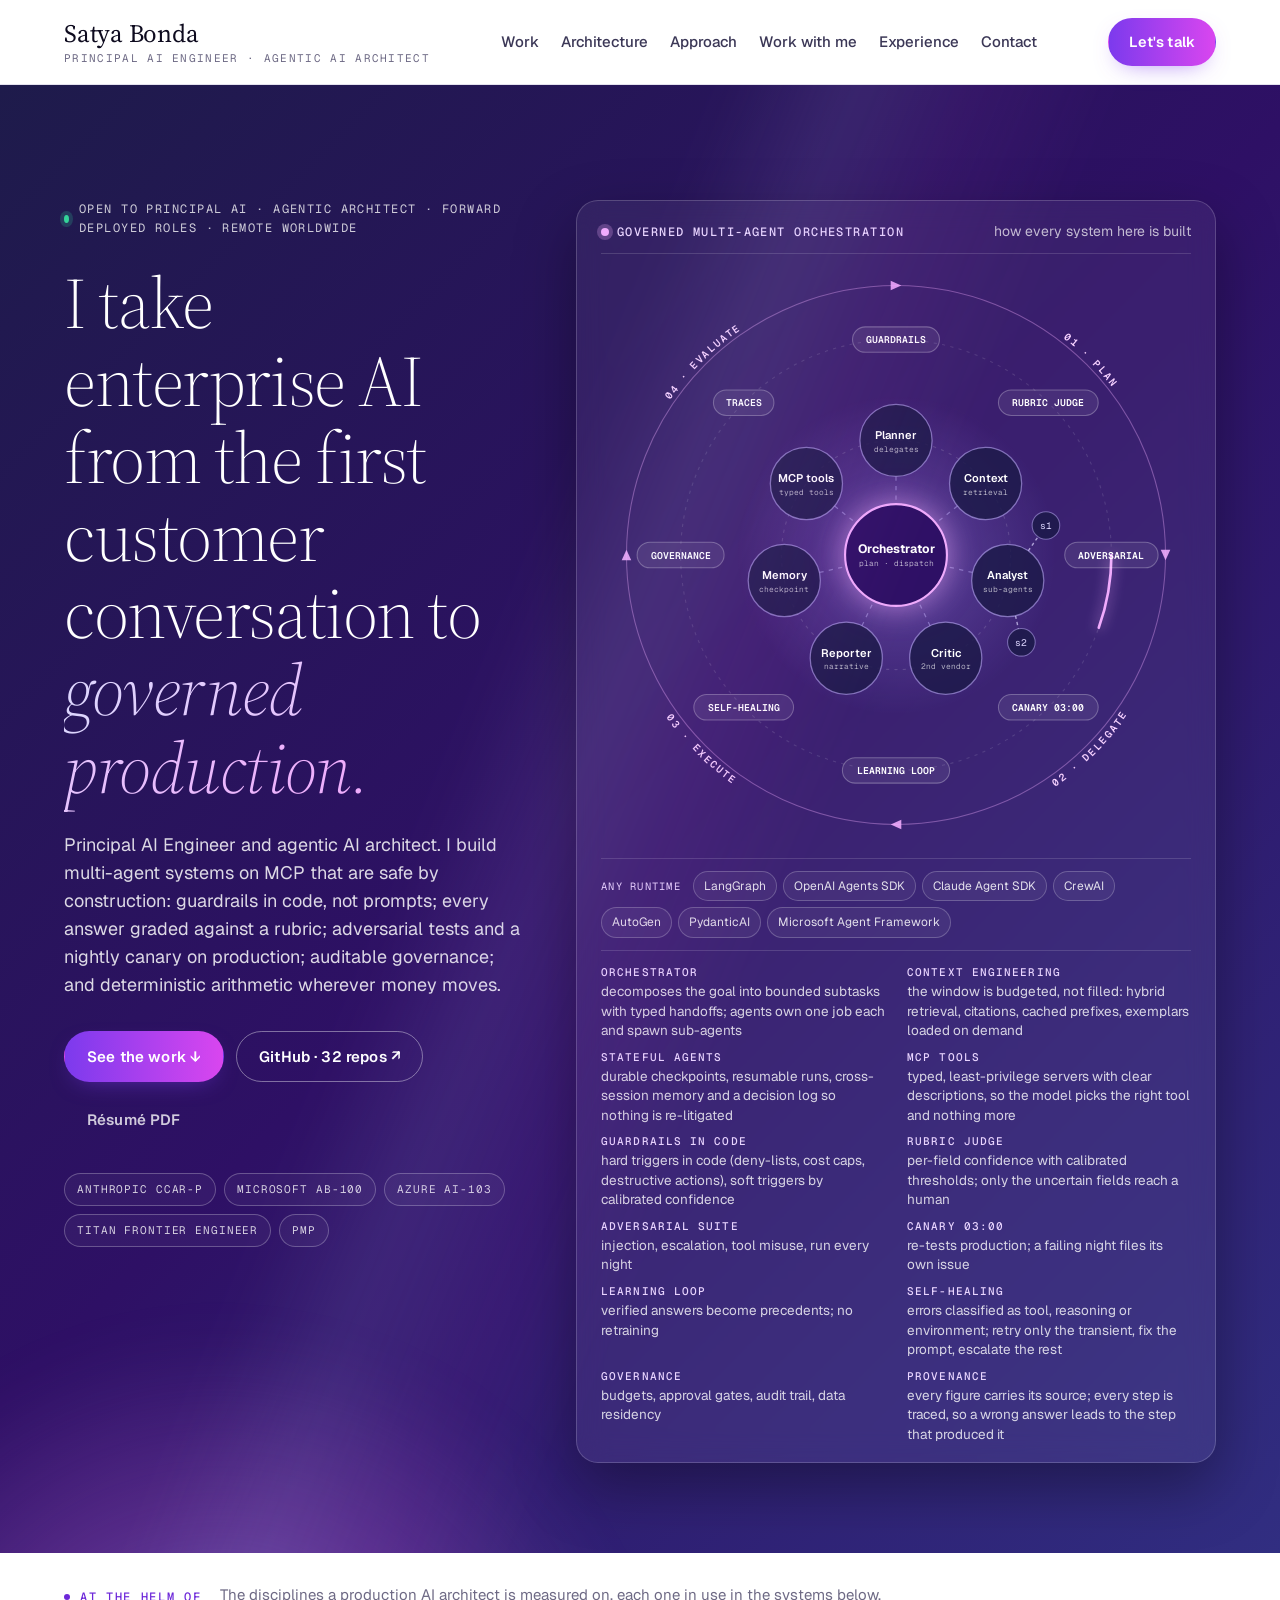
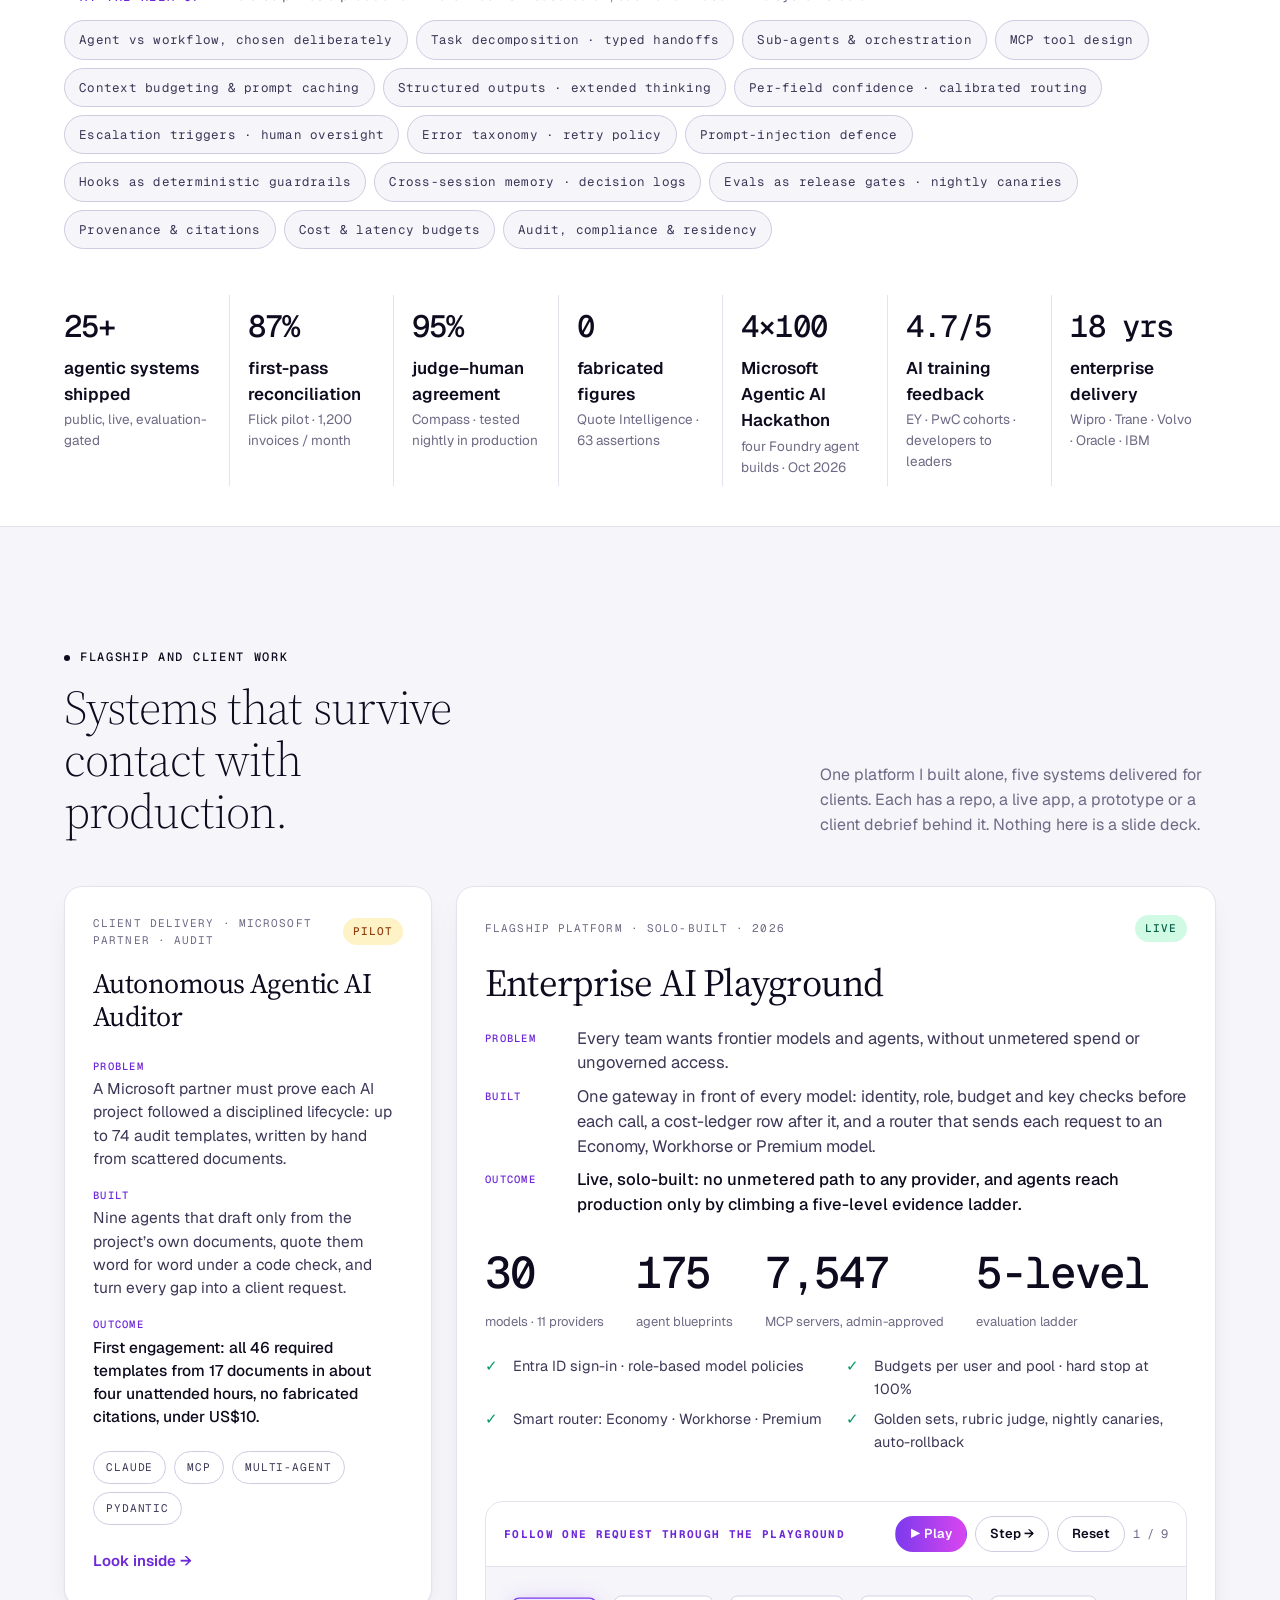
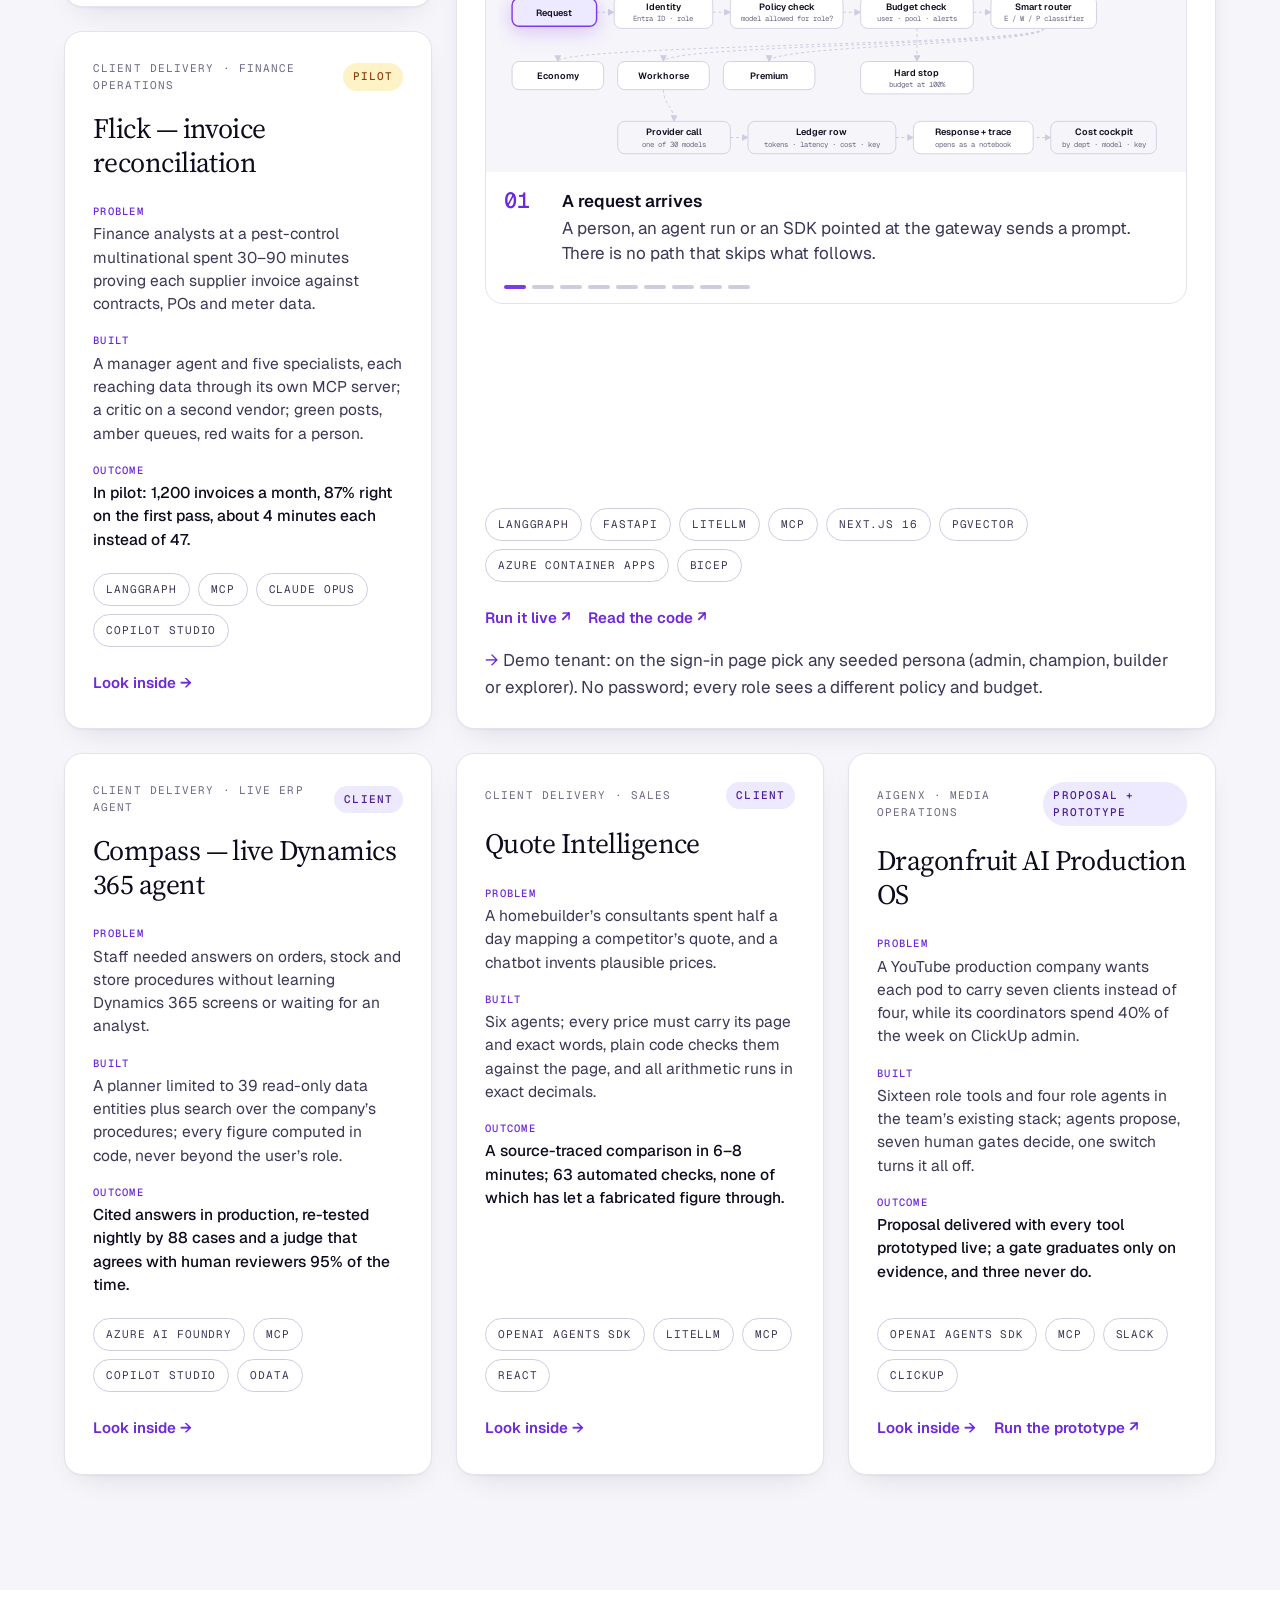
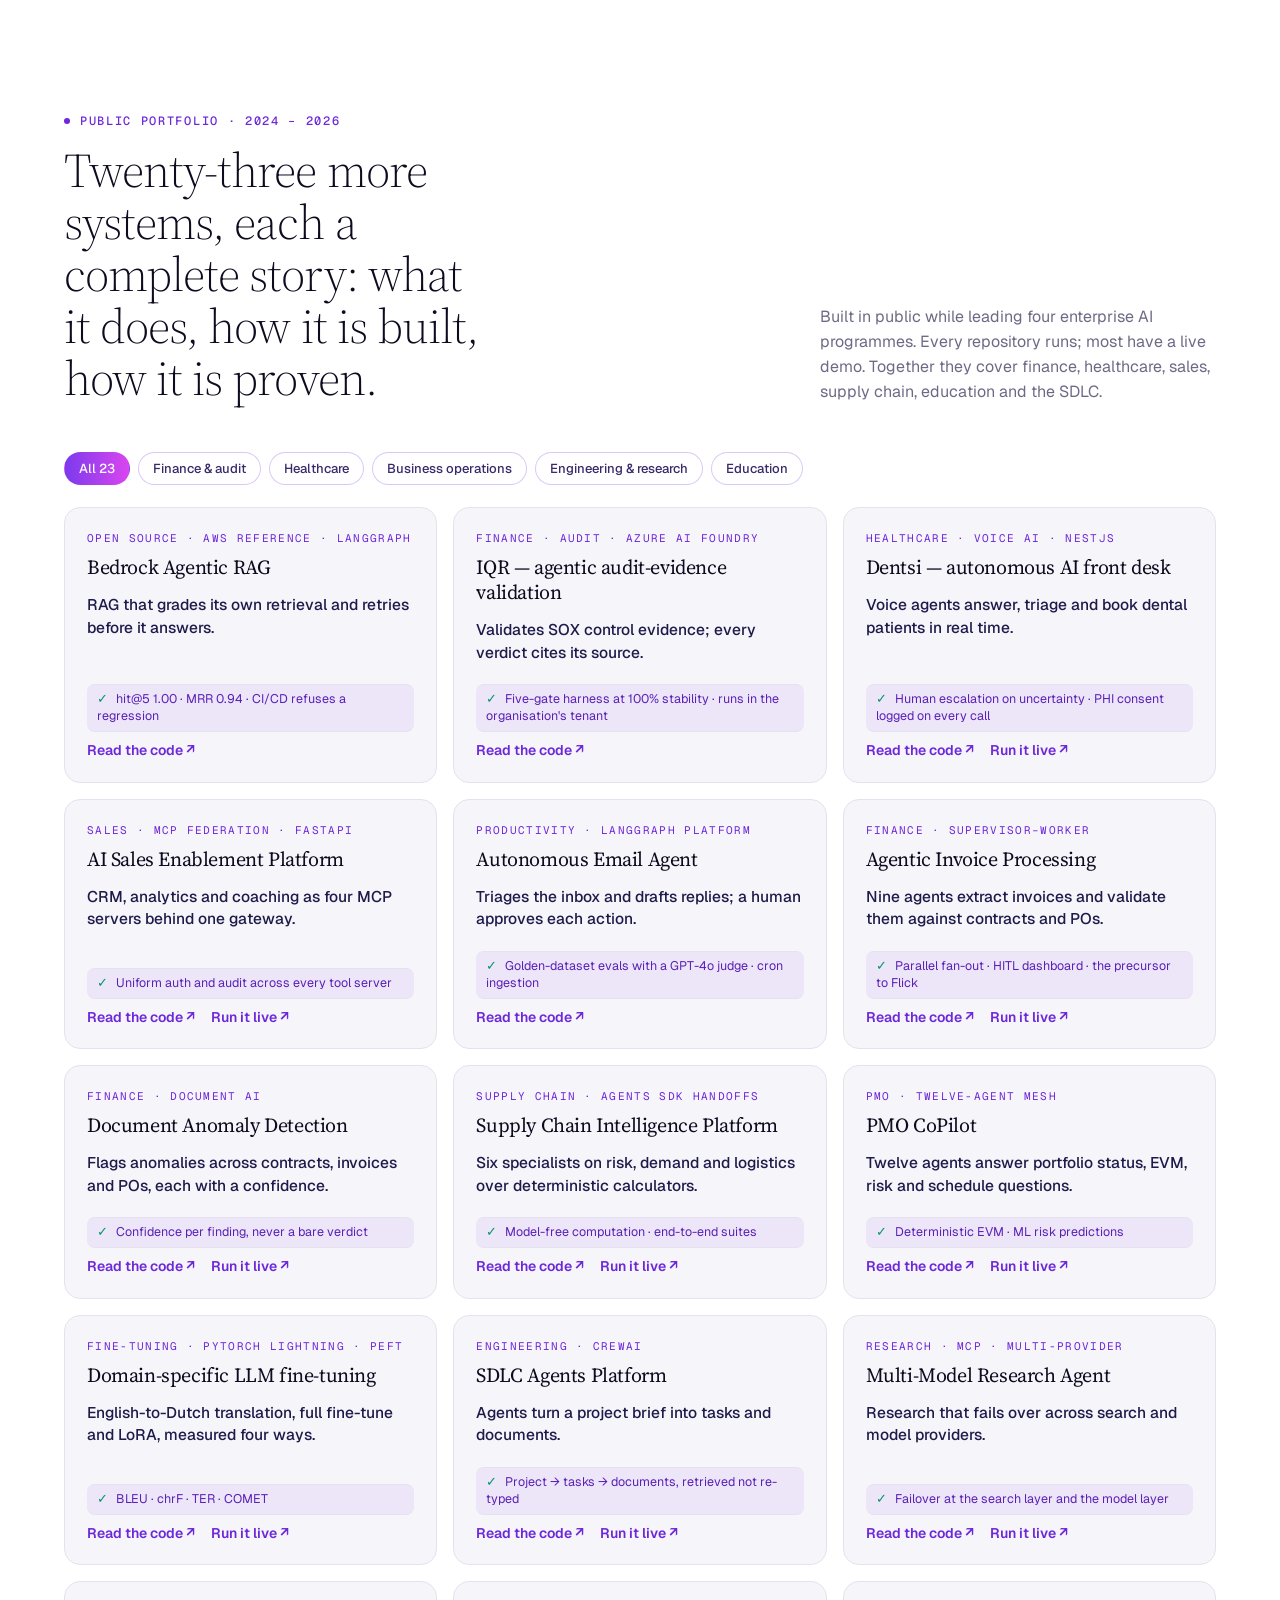
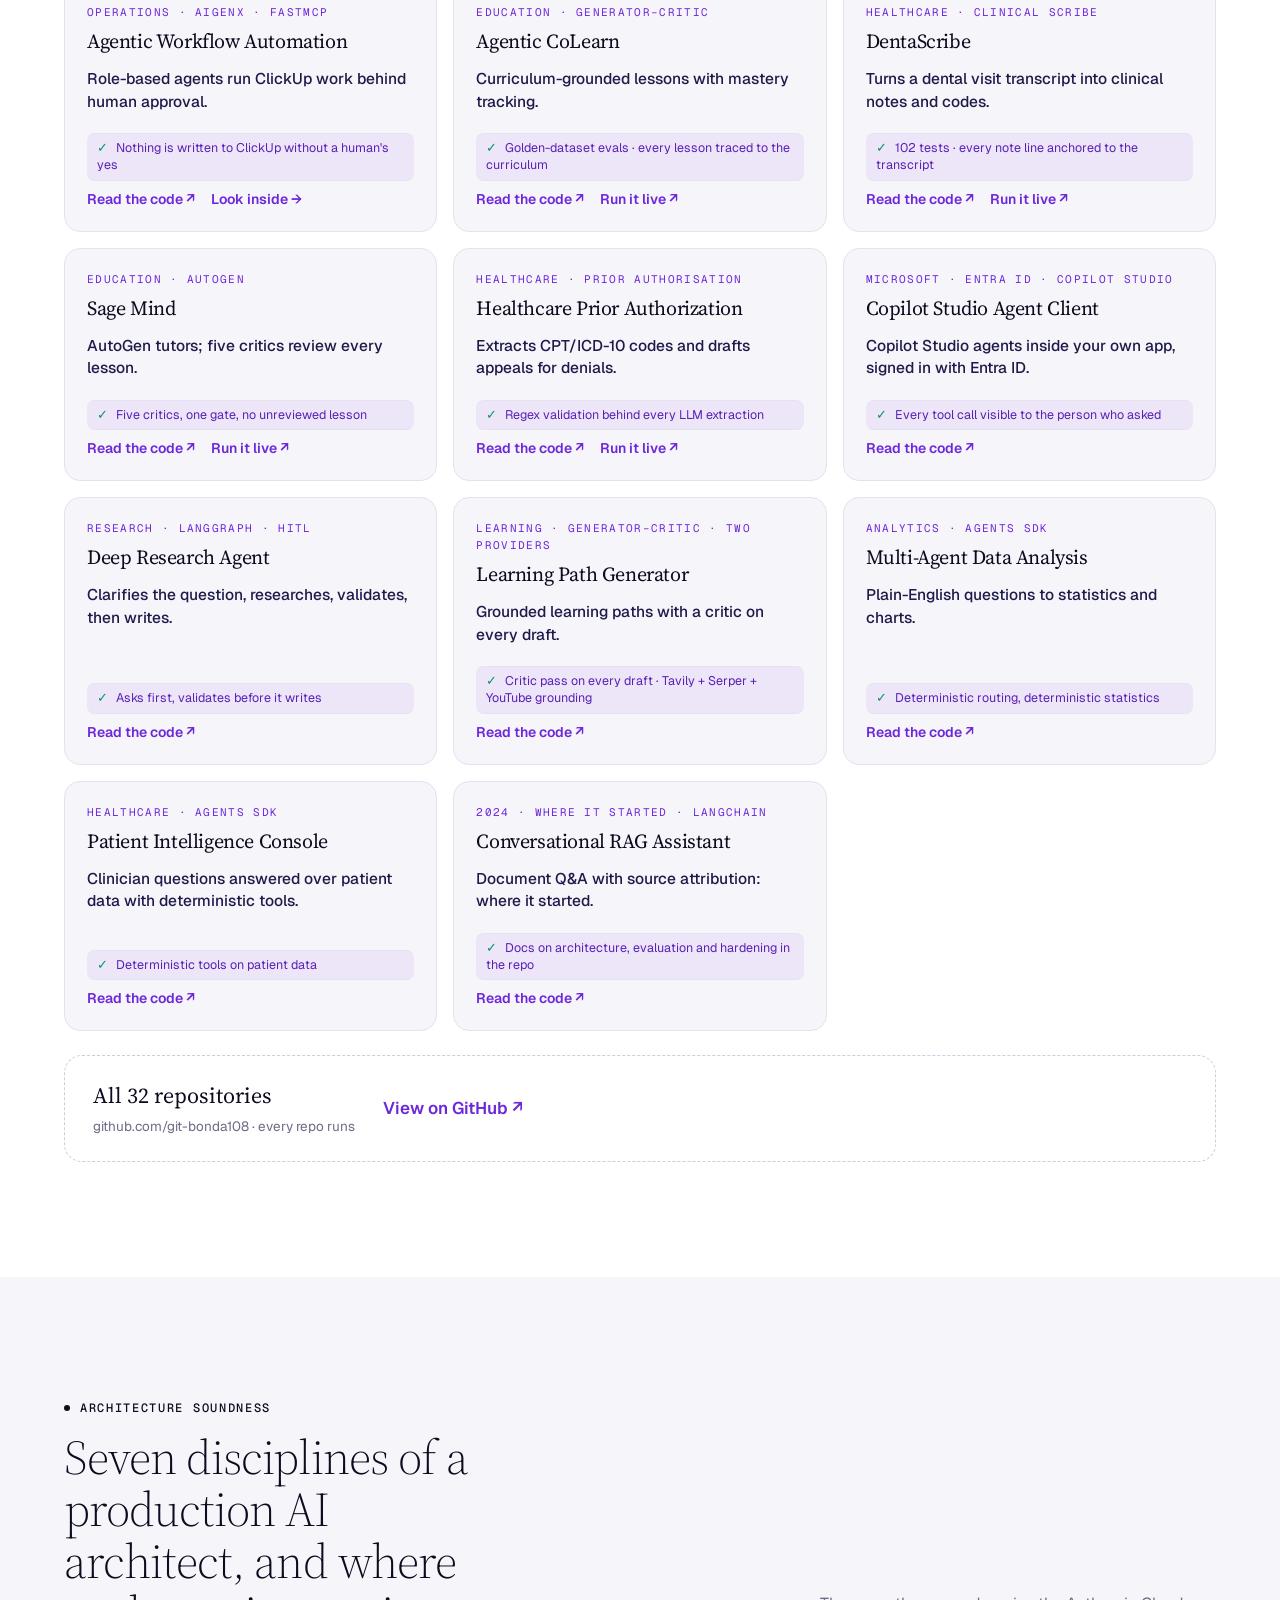
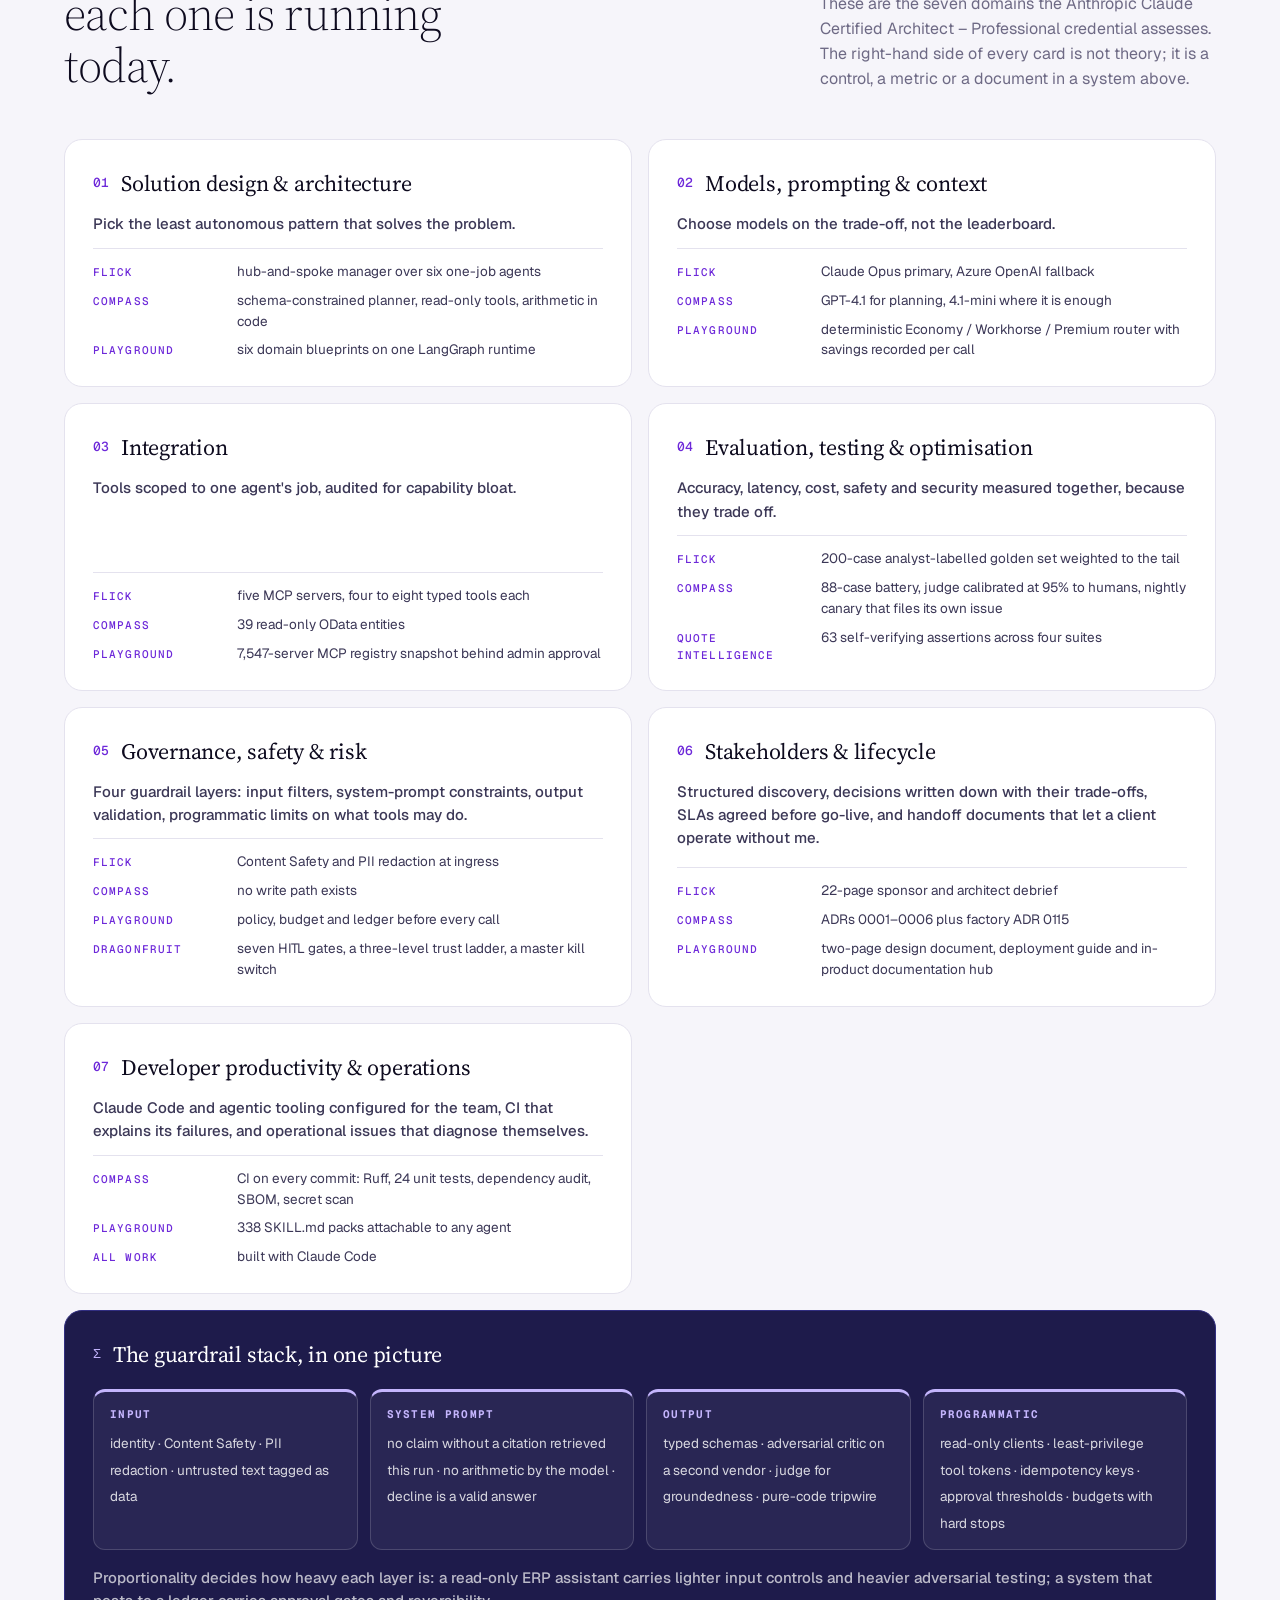
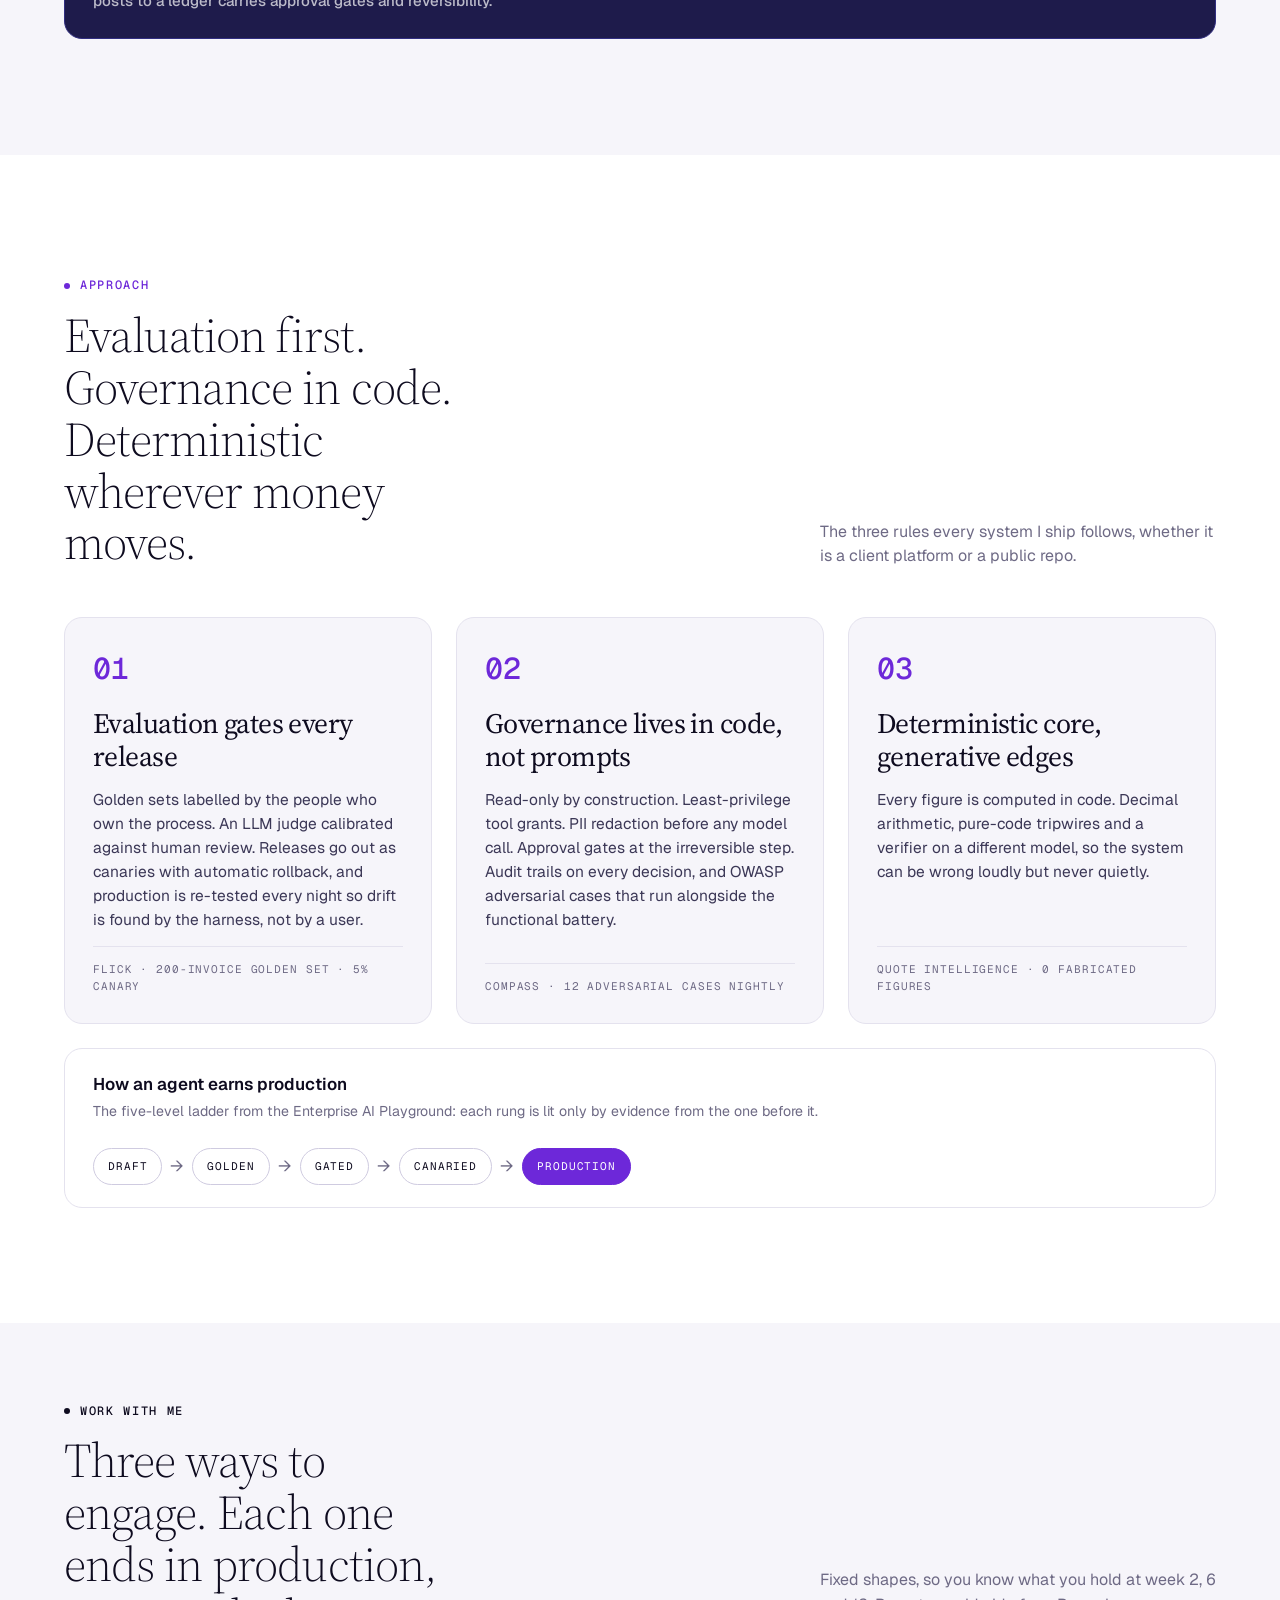
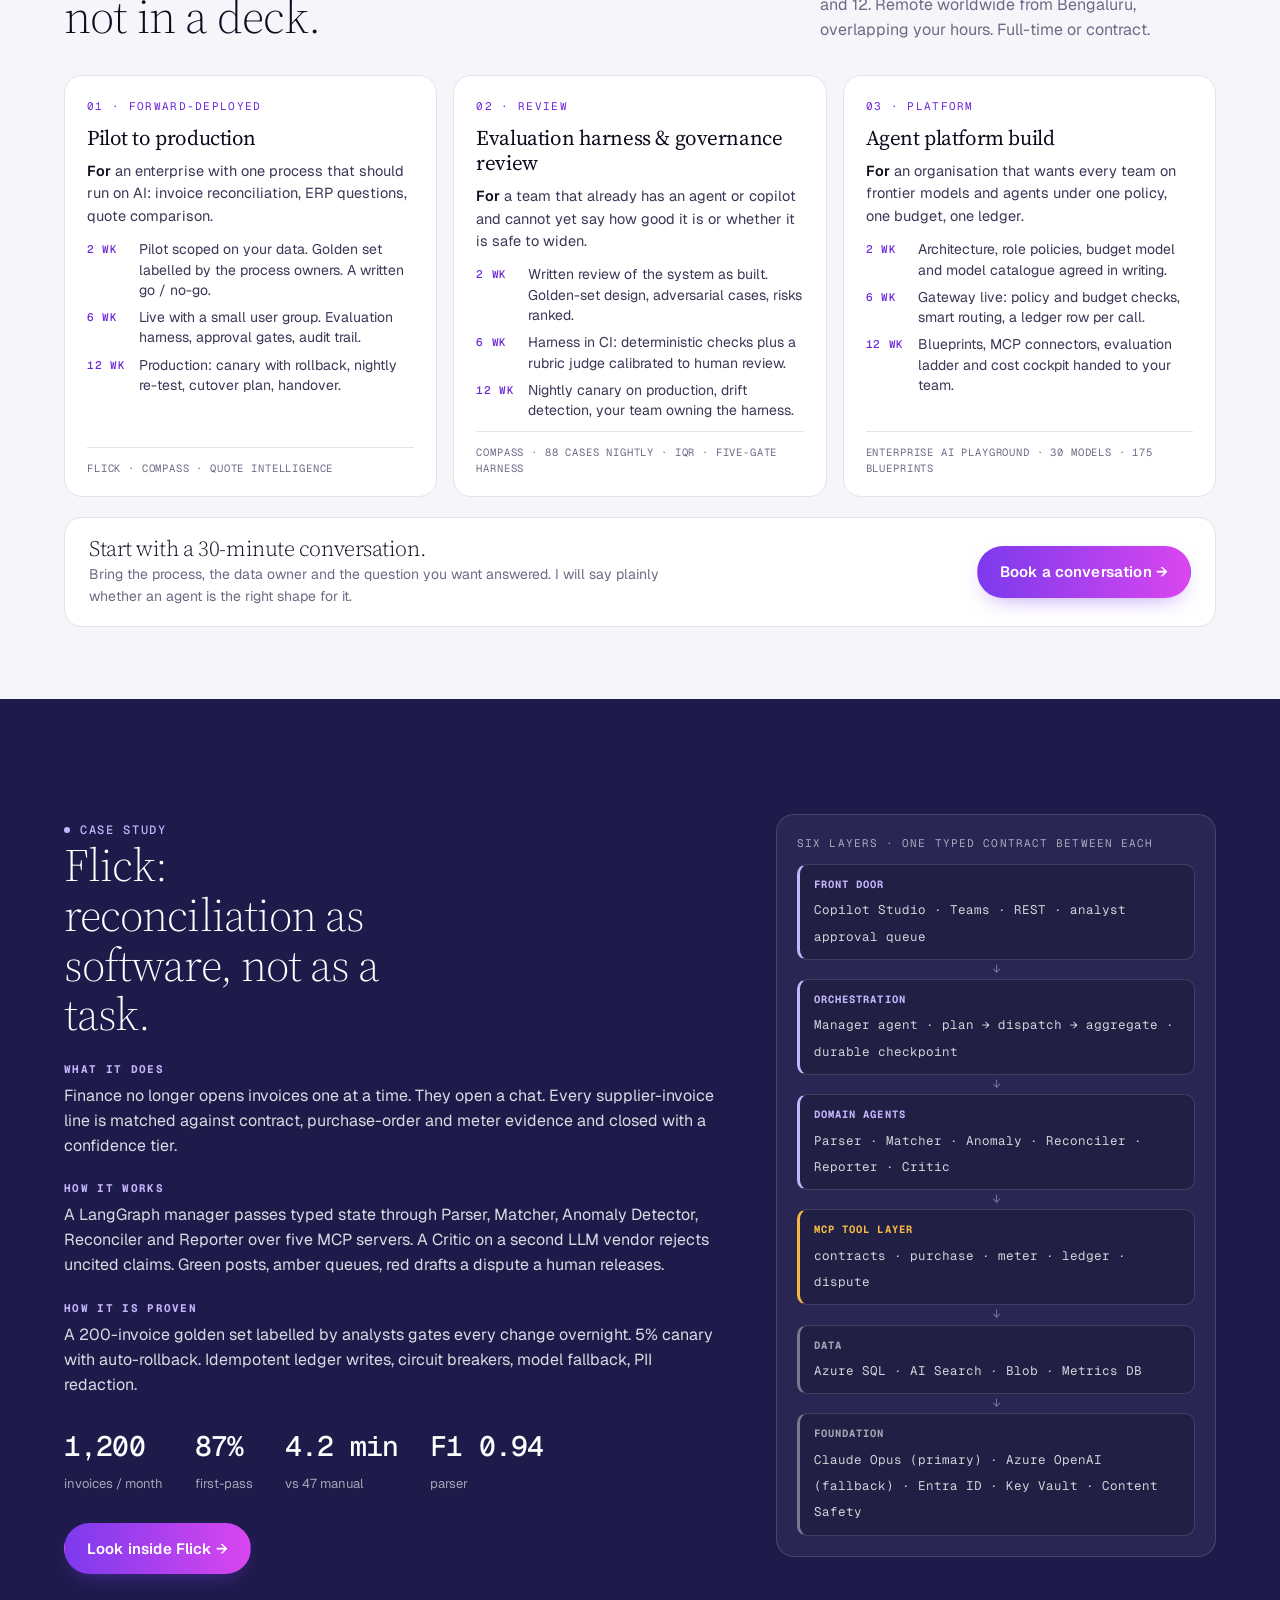
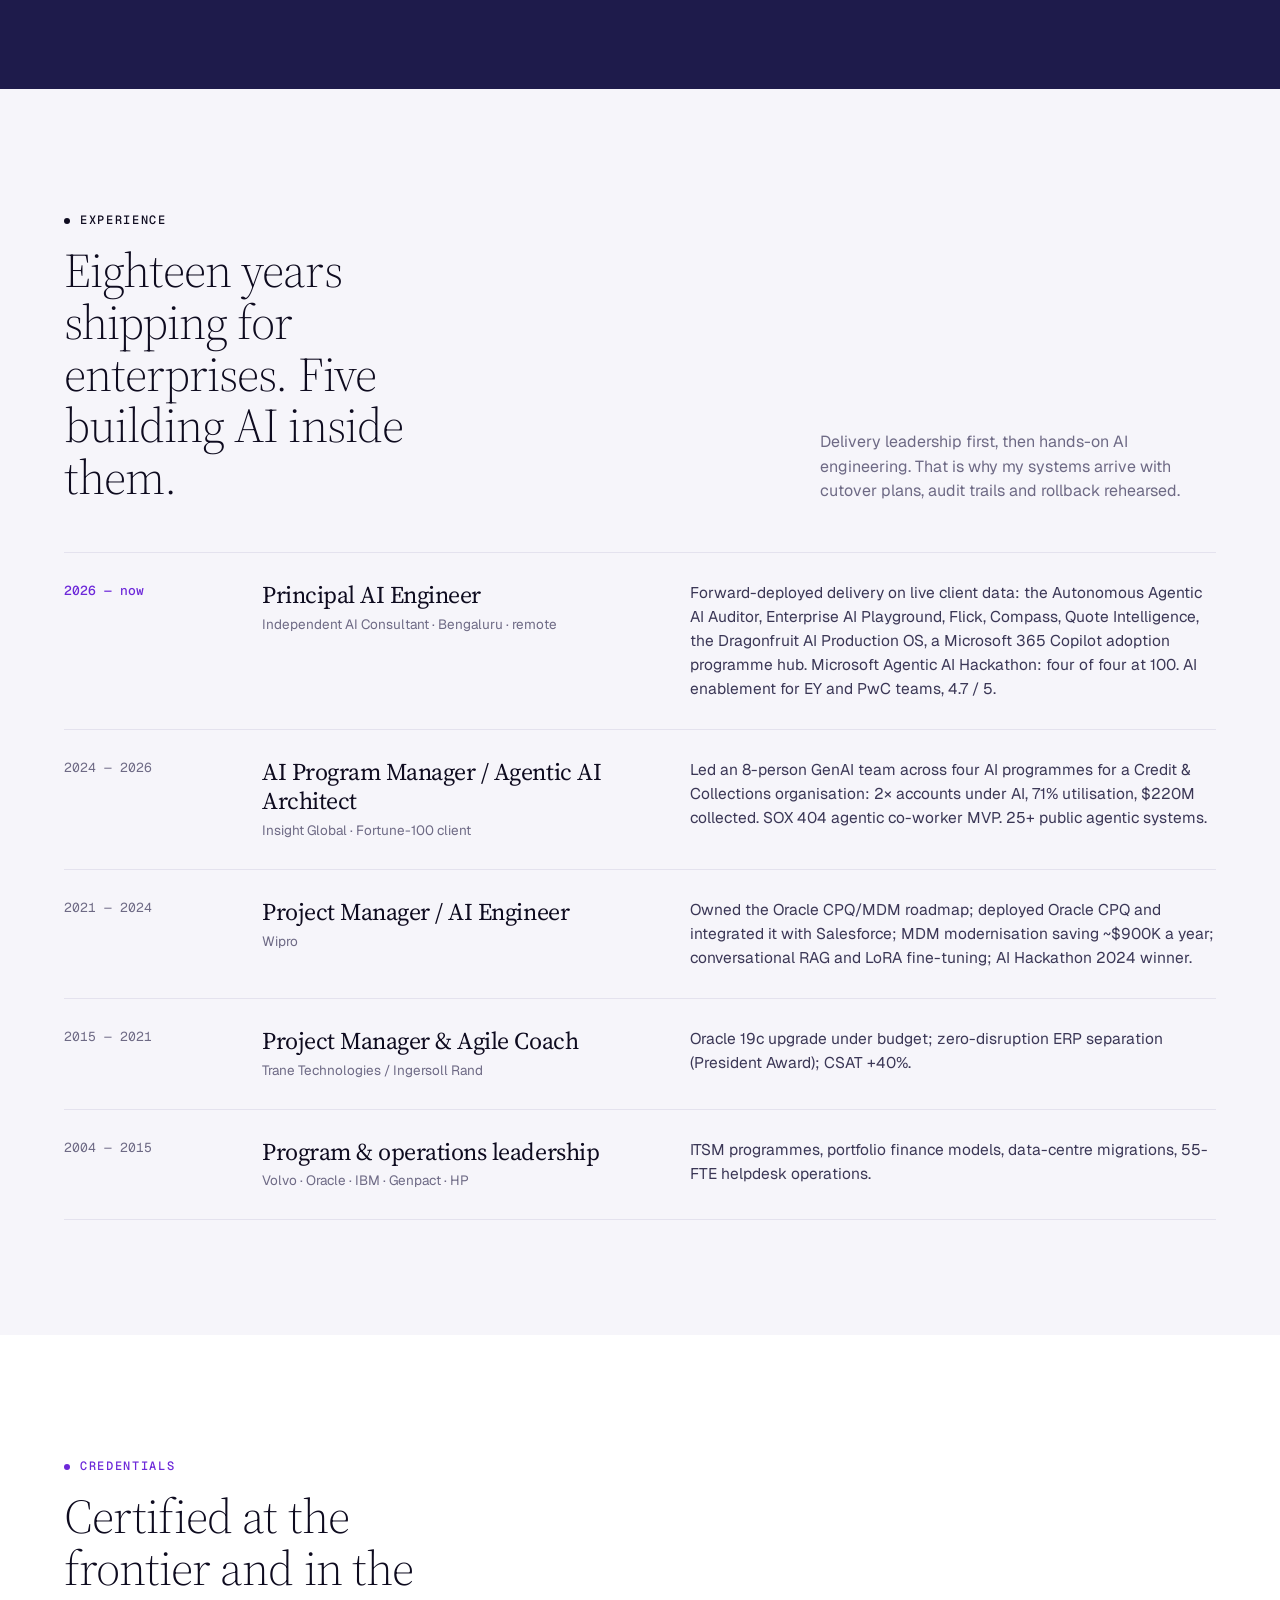
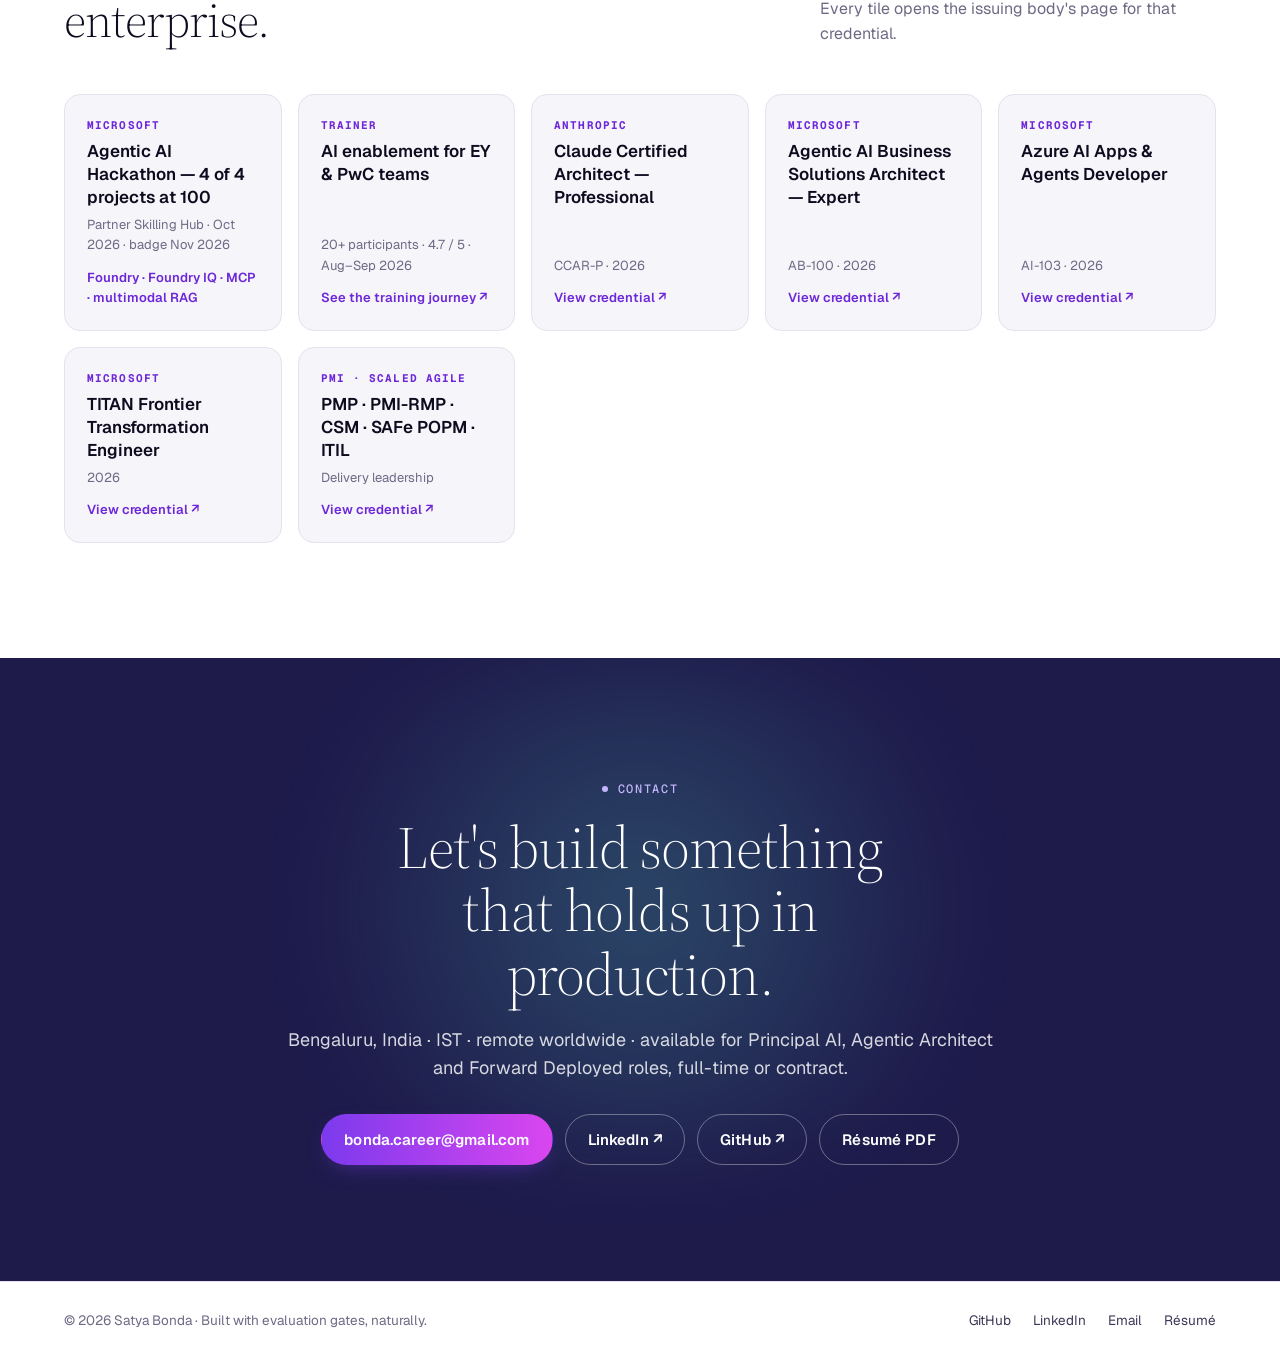
==== commit 2826403e: "Portfolio: story-first case studies, new Auditor case study, scroll-triggered flow players - auditor" ====
--- a/index.html
+++ b/index.html
@@ -12,7 +12,7 @@
 <link rel="icon" href="assets/favicon.svg" type="image/svg+xml">
 <link rel="preconnect" href="https://fonts.googleapis.com"><link rel="preconnect" href="https://fonts.gstatic.com" crossorigin>
 <link href="https://fonts.googleapis.com/css2?family=Geist:wght@400;500;600&family=Geist+Mono:wght@400;500&family=Source+Serif+4:ital,wght@0,300;0,400;1,300&display=swap" rel="stylesheet">
-<link rel="stylesheet" href="styles.css?v=202610171900">
+<link rel="stylesheet" href="styles.css?v=202610182130">
 </head>
 <body>
 <nav class="nav"><div class="wrap">
@@ -51,12 +51,19 @@
 </div></div></section>
 
 <section class="light-2" id="work"><div class="wrap">
-  <div class="sec-head reveal"><div><span class="label">Flagship and client work</span><h2>Systems that survive contact with production.</h2></div><p class="side">One platform I built alone, four systems delivered for clients. Each has a repo, a live app, a prototype or a client debrief behind it. Nothing here is a slide deck.</p></div>
+  <div class="sec-head reveal"><div><span class="label">Flagship and client work</span><h2>Systems that survive contact with production.</h2></div><p class="side">One platform I built alone, five systems delivered for clients. Each has a repo, a live app, a prototype or a client debrief behind it. Nothing here is a slide deck.</p></div>
   <div class="bento">
-    <article class="card span2 reveal">
+    <article class="card reveal">
+      <div class="top"><span>Client delivery · Microsoft partner · audit</span><span class="status pilot">Pilot</span></div>
+      <h3>Autonomous Agentic AI Auditor</h3>
+      <dl class="pbo"><dt>Problem</dt><dd>A Microsoft partner must prove each AI project followed a disciplined lifecycle: up to 74 audit templates, written by hand from scattered documents.</dd><dt>Built</dt><dd>Nine agents that draft only from the project’s own documents, quote them word for word under a code check, and turn every gap into a client request.</dd><dt>Outcome</dt><dd>First engagement: all 46 required templates from 17 documents in about four unattended hours, no fabricated citations, under US$10.</dd></dl>
+      <div class="tags"><span class="pill">Claude</span><span class="pill">MCP</span><span class="pill">Multi-agent</span><span class="pill">pydantic</span></div>
+      <div class="links"><a href="auditor.html">Look inside →</a></div>
+    </article>
+    <article class="card span2 tall reveal">
       <div class="top"><span>Flagship platform · solo-built · 2026</span><span class="status live">Live</span></div>
       <h3>Enterprise AI Playground</h3>
-      <ul class="punch"><li>Every frontier model behind one governed gateway: 30 models, 11 providers.</li><li>No unmetered path: a policy, budget and ledger check on every call.</li><li>Agents earn production on a five-level evidence ladder.</li></ul>
+      <dl class="pbo"><dt>Problem</dt><dd>Every team wants frontier models and agents, without unmetered spend or ungoverned access.</dd><dt>Built</dt><dd>One gateway in front of every model: identity, role, budget and key checks before each call, a cost-ledger row after it, and a router that sends each request to an Economy, Workhorse or Premium model.</dd><dt>Outcome</dt><dd>Live, solo-built: no unmetered path to any provider, and agents reach production only by climbing a five-level evidence ladder.</dd></dl>
       <div class="metrics"><div class="metric"><b>30</b><span>models · 11 providers</span></div><div class="metric"><b>175</b><span>agent blueprints</span></div><div class="metric"><b>7,547</b><span>MCP servers, admin-approved</span></div><div class="metric"><b>5-level</b><span>evaluation ladder</span></div></div>
       <ul class="checks two-col"><li>Entra ID sign-in · role-based model policies</li><li>Budgets per user and pool · hard stop at 100%</li><li>Smart router: Economy · Workhorse · Premium</li><li>Golden sets, rubric judge, nightly canaries, auto-rollback</li></ul>
       <div class="flow reveal" data-intro="Nothing reaches a provider unmetered" data-intro-text="Press Play to follow a single request through identity, policy, budget, routing and the ledger."><div class="flow-head"><b>Follow one request through the Playground</b><div class="flow-ctl"><button data-act="play">▶ Play</button><button data-act="step">Step →</button><button data-act="reset">Reset</button><span data-count>0 / 9</span></div></div><div class="flow-stage"><svg viewBox="0 0 960 270" xmlns="http://www.w3.org/2000/svg" role="img"><defs><marker id="fa" viewBox="0 0 10 10" refX="9" refY="5" markerWidth="7" markerHeight="7" orient="auto-start-reverse"><path d="M0 0L10 5L0 10z" class="fa"/></marker></defs><path class="fe" data-e="req-id" d="M140 50.0 L165 50.0" marker-end="url(#fa)"/><path class="fe" data-e="id-pol" d="M305 50.0 L330 50.0" marker-end="url(#fa)"/><path class="fe" data-e="pol-bud" d="M490 50.0 L515 50.0" marker-end="url(#fa)"/><path class="fe" data-e="bud-rt" d="M675 50.0 L700 50.0" marker-end="url(#fa)"/><path class="fe" data-e="bud-stop" d="M595.0 73 C595.0 96.5 595.0 96.5 595.0 120" marker-end="url(#fa)"/><path class="fe" data-e="rt-eco" d="M775.0 73 C775.0 96.5 85.0 96.5 85.0 120" marker-end="url(#fa)"/><path class="fe" data-e="rt-wh" d="M775.0 73 C775.0 96.5 235.0 96.5 235.0 120" marker-end="url(#fa)"/><path class="fe" data-e="rt-prem" d="M775.0 73 C775.0 96.5 385.0 96.5 385.0 120" marker-end="url(#fa)"/><path class="fe" data-e="wh-prov" d="M235.0 160 C235.0 182.5 250.0 182.5 250.0 205" marker-end="url(#fa)"/><path class="fe" data-e="prov-led" d="M330 228.0 L355 228.0" marker-end="url(#fa)"/><path class="fe" data-e="led-resp" d="M565 228.0 L590 228.0" marker-end="url(#fa)"/><path class="fe" data-e="led-cock" d="M565 228.0 L785 228.0" marker-end="url(#fa)"/><g class="fn k-" data-n="req"><rect x="20" y="30" width="120" height="40" rx="10"/><text x="80.0" y="55.0" text-anchor="middle">Request</text></g><g class="fn k-agent" data-n="id"><rect x="165" y="27" width="140" height="46" rx="10"/><text x="235.0" y="47.0" text-anchor="middle">Identity</text><text class="sub" x="235.0" y="63.0" text-anchor="middle">Entra ID · role</text></g><g class="fn k-agent" data-n="pol"><rect x="330" y="27" width="160" height="46" rx="10"/><text x="410.0" y="47.0" text-anchor="middle">Policy check</text><text class="sub" x="410.0" y="63.0" text-anchor="middle">model allowed for role?</text></g><g class="fn k-agent" data-n="bud"><rect x="515" y="27" width="160" height="46" rx="10"/><text x="595.0" y="47.0" text-anchor="middle">Budget check</text><text class="sub" x="595.0" y="63.0" text-anchor="middle">user · pool · alerts</text></g><g class="fn k-agent" data-n="rt"><rect x="700" y="27" width="150" height="46" rx="10"/><text x="775.0" y="47.0" text-anchor="middle">Smart router</text><text class="sub" x="775.0" y="63.0" text-anchor="middle">E / W / P classifier</text></g><g class="fn k-fail" data-n="stop"><rect x="515" y="120" width="160" height="46" rx="10"/><text x="595.0" y="140.0" text-anchor="middle">Hard stop</text><text class="sub" x="595.0" y="156.0" text-anchor="middle">budget at 100%</text></g><g class="fn k-agent" data-n="eco"><rect x="20" y="120" width="130" height="40" rx="10"/><text x="85.0" y="145.0" text-anchor="middle">Economy</text></g><g class="fn k-agent" data-n="wh"><rect x="170" y="120" width="130" height="40" rx="10"/><text x="235.0" y="145.0" text-anchor="middle">Workhorse</text></g><g class="fn k-agent" data-n="prem"><rect x="320" y="120" width="130" height="40" rx="10"/><text x="385.0" y="145.0" text-anchor="middle">Premium</text></g><g class="fn k-store" data-n="prov"><rect x="170" y="205" width="160" height="46" rx="10"/><text x="250.0" y="225.0" text-anchor="middle">Provider call</text><text class="sub" x="250.0" y="241.0" text-anchor="middle">one of 30 models</text></g><g class="fn k-store" data-n="led"><rect x="355" y="205" width="210" height="46" rx="10"/><text x="460.0" y="225.0" text-anchor="middle">Ledger row</text><text class="sub" x="460.0" y="241.0" text-anchor="middle">tokens · latency · cost · key</text></g><g class="fn k-out" data-n="resp"><rect x="590" y="205" width="170" height="46" rx="10"/><text x="675.0" y="225.0" text-anchor="middle">Response + trace</text><text class="sub" x="675.0" y="241.0" text-anchor="middle">opens as a notebook</text></g><g class="fn k-store" data-n="cock"><rect x="785" y="205" width="150" height="46" rx="10"/><text x="860.0" y="225.0" text-anchor="middle">Cost cockpit</text><text class="sub" x="860.0" y="241.0" text-anchor="middle">by dept · model · key</text></g></svg></div><div class="flow-cap"><i data-idx>—</i><div><b data-title></b><p data-text></p></div></div><div class="flow-dots"></div><script type="application/json" class="flow-data">[{"t": "A request arrives", "x": "A person, an agent run or an SDK pointed at the gateway sends a prompt. There is no path that skips what follows.", "n": ["req"]}, {"t": "Identity first", "x": "Entra ID says who is asking; their role and department come with them. Keys are resolved to a budget owner, never to a raw secret in the browser.", "n": ["id"], "e": ["req-id"]}, {"t": "Policy check", "x": "Is this model allowed for this role? Policies are per role and per model, so a Premium model can be admin-only while Economy is open to everyone.", "n": ["pol"], "e": ["id-pol"]}, {"t": "Budget check", "x": "Per-user and pooled budgets with alerts at 50, 80 and 100 percent. The check runs before the call, not after the bill.", "n": ["bud"], "e": ["pol-bud"]}, {"t": "The unhappy path: hard stop", "x": "At 100 percent the gateway refuses the call and says why. Nothing reaches a provider; the ledger records the refusal.", "n": ["stop"], "e": ["bud-stop"]}, {"t": "Smart routing", "x": "A deterministic classifier labels the prompt Economy, Workhorse or Premium. Here it picks Workhorse; the saving against a Premium baseline is recorded per call.", "n": ["rt", "wh"], "e": ["bud-rt", "rt-wh"]}, {"t": "Provider call", "x": "The request goes to one of 30 models across 11 providers through LiteLLM. Prompt caching is honoured; failures fall back on policy.", "n": ["prov"], "e": ["wh-prov"]}, {"t": "Ledger row", "x": "Every call writes tokens, cached tokens, latency, cost and which key paid. Prices come from the providers' published sheets and are stored with the model.", "n": ["led"], "e": ["prov-led"]}, {"t": "Response, trace, cockpit", "x": "The answer returns with its trace; the run opens as a notebook; the cost cockpit slices spend by day, department, user, feature, model and key.", "n": ["resp", "cock"], "e": ["led-resp", "led-cock"]}]</script></div>
@@ -66,33 +73,29 @@
     </article>
     <article class="card reveal">
       <div class="top"><span>Client delivery · finance operations</span><span class="status pilot">Pilot</span></div>
-      <h3>Flick — autonomous invoice reconciliation</h3>
-      <ul class="punch"><li>47 minutes of analyst work per invoice becomes 4.2 minutes in Teams.</li><li>Six specialist agents over five MCP servers; a critic on a second vendor rejects uncited claims.</li><li>Green posts, amber queues, red drafts a dispute only a human can release.</li></ul>
-      <div class="metrics"><div class="metric"><b>87%</b><span>first-pass</span></div><div class="metric"><b>4.2 min</b><span>vs 47 manual</span></div></div>
+      <h3>Flick — invoice reconciliation</h3>
+      <dl class="pbo"><dt>Problem</dt><dd>Finance analysts at a pest-control multinational spent 30–90 minutes proving each supplier invoice against contracts, POs and meter data.</dd><dt>Built</dt><dd>A manager agent and five specialists, each reaching data through its own MCP server; a critic on a second vendor; green posts, amber queues, red waits for a person.</dd><dt>Outcome</dt><dd>In pilot: 1,200 invoices a month, 87% right on the first pass, about 4 minutes each instead of 47.</dd></dl>
       <div class="tags"><span class="pill">LangGraph</span><span class="pill">MCP</span><span class="pill">Claude Opus</span><span class="pill">Copilot Studio</span></div>
       <div class="links"><a href="flick.html">Look inside →</a></div>
     </article>
     <article class="card reveal">
       <div class="top"><span>Client delivery · live ERP agent</span><span class="status client">Client</span></div>
       <h3>Compass — live Dynamics 365 agent</h3>
-      <ul class="punch"><li>Plain-English questions, cited answers from live Dynamics 365.</li><li>Read-only by construction; every figure computed in code.</li><li>88 cases and an LLM judge re-test production every night.</li></ul>
-      <div class="metrics"><div class="metric"><b>88</b><span>nightly cases</span></div><div class="metric"><b>95%</b><span>judge ↔ human</span></div></div>
+      <dl class="pbo"><dt>Problem</dt><dd>Staff needed answers on orders, stock and store procedures without learning Dynamics 365 screens or waiting for an analyst.</dd><dt>Built</dt><dd>A planner limited to 39 read-only data entities plus search over the company’s procedures; every figure computed in code, never beyond the user’s role.</dd><dt>Outcome</dt><dd>Cited answers in production, re-tested nightly by 88 cases and a judge that agrees with human reviewers 95% of the time.</dd></dl>
       <div class="tags"><span class="pill">Azure AI Foundry</span><span class="pill">MCP</span><span class="pill">Copilot Studio</span><span class="pill">OData</span></div>
       <div class="links"><a href="compass.html">Look inside →</a></div>
     </article>
     <article class="card reveal">
       <div class="top"><span>Client delivery · sales</span><span class="status client">Client</span></div>
       <h3>Quote Intelligence</h3>
-      <ul class="punch"><li>Two builder quotes become a cent-exact, source-traced comparison in 6–8 minutes.</li><li>Three independent walls stand between the model and a fabricated figure.</li><li>Any unconfirmed row blocks the total instead of guessing.</li></ul>
-      <div class="metrics"><div class="metric"><b>0</b><span>fabricated figures</span></div><div class="metric"><b>63</b><span>assertions</span></div></div>
+      <dl class="pbo"><dt>Problem</dt><dd>A homebuilder’s consultants spent half a day mapping a competitor’s quote, and a chatbot invents plausible prices.</dd><dt>Built</dt><dd>Six agents; every price must carry its page and exact words, plain code checks them against the page, and all arithmetic runs in exact decimals.</dd><dt>Outcome</dt><dd>A source-traced comparison in 6–8 minutes; 63 automated checks, none of which has let a fabricated figure through.</dd></dl>
       <div class="tags"><span class="pill">OpenAI Agents SDK</span><span class="pill">LiteLLM</span><span class="pill">MCP</span><span class="pill">React</span></div>
       <div class="links"><a href="quote-intelligence.html">Look inside →</a></div>
     </article>
     <article class="card reveal">
       <div class="top"><span>AIGenX · media operations</span><span class="status client">Proposal + prototype</span></div>
       <h3>Dragonfruit AI Production OS</h3>
-      <ul class="punch"><li>Sixteen tools and four role agents to run 7 clients per pod instead of 4.</li><li>Agents propose; seven human gates decide.</li><li>A gate graduates only on evidence, and three never do.</li></ul>
-      <div class="metrics"><div class="metric"><b>16</b><span>tools · 4 agents</span></div><div class="metric"><b>7</b><span>HITL gates</span></div></div>
+      <dl class="pbo"><dt>Problem</dt><dd>A YouTube production company wants each pod to carry seven clients instead of four, while its coordinators spend 40% of the week on ClickUp admin.</dd><dt>Built</dt><dd>Sixteen role tools and four role agents in the team’s existing stack; agents propose, seven human gates decide, one switch turns it all off.</dd><dt>Outcome</dt><dd>Proposal delivered with every tool prototyped live; a gate graduates only on evidence, and three never do.</dd></dl>
       <div class="tags"><span class="pill">OpenAI Agents SDK</span><span class="pill">MCP</span><span class="pill">Slack</span><span class="pill">ClickUp</span></div>
       <div class="links"><a href="dragonfruit.html">Look inside →</a><a href="https://aigenxapp.com/tool-suite" target="_blank" rel="noopener">Run the prototype ↗</a></div>
     </article>
@@ -195,7 +198,7 @@
 <section class="light-2" id="experience"><div class="wrap">
   <div class="sec-head reveal"><div><span class="label">Experience</span><h2>Eighteen years shipping for enterprises. Five building AI inside them.</h2></div><p class="side">Delivery leadership first, then hands-on AI engineering. That is why my systems arrive with cutover plans, audit trails and rollback rehearsed.</p></div>
   <div class="tl">
-    <div class="row-x reveal"><div class="yr now">2026 — now</div><div><h3>Principal AI Engineer</h3><div class="org">Independent AI Consultant · Bengaluru · remote</div></div><p>Forward-deployed delivery on live client data: Enterprise AI Playground, Flick, Compass, Quote Intelligence, the Dragonfruit AI Production OS, a Microsoft 365 Copilot adoption programme hub. Microsoft Agentic AI Hackathon: four of four at 100. AI enablement for EY and PwC teams, 4.7 / 5.</p></div>
+    <div class="row-x reveal"><div class="yr now">2026 — now</div><div><h3>Principal AI Engineer</h3><div class="org">Independent AI Consultant · Bengaluru · remote</div></div><p>Forward-deployed delivery on live client data: the Autonomous Agentic AI Auditor, Enterprise AI Playground, Flick, Compass, Quote Intelligence, the Dragonfruit AI Production OS, a Microsoft 365 Copilot adoption programme hub. Microsoft Agentic AI Hackathon: four of four at 100. AI enablement for EY and PwC teams, 4.7 / 5.</p></div>
     <div class="row-x reveal"><div class="yr">2024 — 2026</div><div><h3>AI Program Manager / Agentic AI Architect</h3><div class="org">Insight Global · Fortune-100 client</div></div><p>Led an 8-person GenAI team across four AI programmes for a Credit &amp; Collections organisation: 2× accounts under AI, 71% utilisation, $220M collected. SOX 404 agentic co-worker MVP. 25+ public agentic systems.</p></div>
     <div class="row-x reveal"><div class="yr">2021 — 2024</div><div><h3>Project Manager / AI Engineer</h3><div class="org">Wipro</div></div><p>Owned the Oracle CPQ/MDM roadmap; deployed Oracle CPQ and integrated it with Salesforce; MDM modernisation saving ~$900K a year; conversational RAG and LoRA fine-tuning; AI Hackathon 2024 winner.</p></div>
     <div class="row-x reveal"><div class="yr">2015 — 2021</div><div><h3>Project Manager &amp; Agile Coach</h3><div class="org">Trane Technologies / Ingersoll Rand</div></div><p>Oracle 19c upgrade under budget; zero-disruption ERP separation (President Award); CSAT +40%.</p></div>
@@ -224,5 +227,5 @@
 </div></section>
 
 <footer><div class="wrap"><span>© 2026 Satya Bonda · Built with evaluation gates, naturally.</span><span><a href="https://github.com/git-bonda108" target="_blank" rel="noopener">GitHub</a><a href="https://www.linkedin.com/in/bondagenai/" target="_blank" rel="noopener">LinkedIn</a><a href="mailto:bonda.career@gmail.com">Email</a><a href="assets/Satya_Bonda_Principal_AI_Engineer_Resume.pdf" target="_blank" rel="noopener">Résumé</a></span></div></footer>
-<script src="script.js?v=202610171900"></script>
+<script src="script.js?v=202610182130"></script>
 </body></html>
--- a/styles.css
+++ b/styles.css
@@ -460,3 +460,105 @@
 .proof .grid{grid-template-columns:repeat(auto-fit,minmax(150px,1fr));row-gap:18px}
 .proof .cell{padding:8px 18px}
 .proof .n{white-space:nowrap;font-size:clamp(26px,2.4vw,38px)}
+
+/* 18 Oct 2026 · story-first case studies: problem → how it works → what changed */
+.flow .fe.on{animation:fdraw .6s ease-out,fdash 1.2s linear .6s infinite}
+@keyframes fdraw{from{stroke-dasharray:var(--len,600) var(--len,600);stroke-dashoffset:var(--len,600)}to{stroke-dasharray:var(--len,600) var(--len,600);stroke-dashoffset:0}}
+.flow .fn{transform-box:fill-box;transform-origin:center}
+.flow .fn.on{animation:fnpop .45s cubic-bezier(.2,.8,.3,1.2)}
+@keyframes fnpop{from{transform:scale(.93)}to{transform:none}}
+.flow-cap.tick>div{animation:capin .4s ease-out}
+@keyframes capin{from{opacity:0;transform:translateY(6px)}to{opacity:1;transform:none}}
+.flow-dots i{transition:background .3s ease}
+@media (prefers-reduced-motion:reduce){.flow .fe.on,.flow .fn.on,.flow-cap.tick>div{animation:none}}
+
+/* plain-English lead block */
+.minute{display:grid;grid-template-columns:minmax(0,1.35fr) minmax(0,1fr);gap:48px;align-items:start}
+.minute .say p{font-family:var(--serif);font-weight:300;font-size:clamp(21px,1.9vw,27px);line-height:1.38;letter-spacing:-.01em;color:var(--ink)}
+.minute .say p+p{margin-top:18px;font-family:var(--sans);font-size:17px;line-height:1.6;color:var(--ink-2);letter-spacing:0}
+.keys{list-style:none;display:flex;flex-direction:column;gap:12px}
+.keys li{background:var(--paper-2);border:1px solid var(--line);border-left:3px solid var(--violet);border-radius:12px;padding:14px 16px;font-size:15px;color:var(--ink-2);line-height:1.5}
+.keys li b{display:block;font-family:var(--mono);font-size:11px;letter-spacing:.12em;text-transform:uppercase;color:var(--teal);font-weight:500;margin-bottom:3px}
+.light-2 .keys li{background:var(--paper)}
+/* bullets for the problem */
+.why{display:grid;grid-template-columns:1fr 1fr;gap:24px;align-items:start}
+.why .panel ul{list-style:none;display:flex;flex-direction:column;gap:10px}
+.why .panel li{position:relative;padding-left:20px;font-size:15.5px;line-height:1.55}
+.why .panel li::before{content:"";position:absolute;left:0;top:.6em;width:8px;height:8px;border-radius:2px;background:var(--violet)}
+.why .panel li b{color:var(--ink);font-weight:600}
+.why .panel.alt li::before{background:var(--amber)}
+.callout{margin-top:24px;border:1px solid var(--line);border-left:4px solid var(--violet);border-radius:14px;background:var(--paper);padding:18px 22px;font-size:16px;color:var(--ink-2);line-height:1.6}
+.callout b{color:var(--ink)}
+/* four ideas */
+.ideas{display:grid;grid-template-columns:repeat(4,1fr);gap:16px}
+.idea{background:var(--paper);border:1px solid var(--line);border-radius:16px;padding:22px;display:flex;flex-direction:column;gap:10px}
+.idea .n{font-family:var(--mono);font-size:12px;letter-spacing:.12em;text-transform:uppercase;color:var(--teal)}
+.idea h3{font-size:22px;line-height:1.2}
+.idea p{font-size:15px;color:var(--ink-2);line-height:1.55}
+/* numbered user steps */
+.olist{list-style:none;counter-reset:o;display:grid;grid-template-columns:repeat(5,1fr);gap:14px}
+.olist li{counter-increment:o;background:var(--paper);border:1px solid var(--line);border-radius:16px;padding:20px;font-size:14.5px;color:var(--ink-2);line-height:1.5}
+.olist li::before{content:counter(o,decimal-leading-zero);display:block;font-family:var(--mono);font-size:13px;color:var(--teal);margin-bottom:8px}
+.olist li b{display:block;font-family:var(--serif);font-weight:400;font-size:20px;color:var(--ink);margin-bottom:6px;line-height:1.2}
+/* tables */
+.tbl-wrap{overflow-x:auto;border:1px solid var(--line);border-radius:var(--r);background:var(--paper);-webkit-overflow-scrolling:touch}
+.tbl{width:100%;border-collapse:collapse;font-size:15px;line-height:1.5}
+.tbl th{text-align:left;font-family:var(--mono);font-size:11px;font-weight:500;letter-spacing:.1em;text-transform:uppercase;color:var(--ink-3);background:var(--paper-2);padding:12px 16px;white-space:nowrap}
+.tbl td{padding:13px 16px;border-top:1px solid var(--line);color:var(--ink-2);vertical-align:top}
+.tbl td:first-child{color:var(--ink);font-weight:600}
+.tbl td.n{font-family:var(--mono);font-weight:500;color:var(--ink);white-space:nowrap;font-size:15.5px}
+.tbl tr.tot td{background:var(--paper-2);font-weight:600;color:var(--ink)}
+.tbl .chip{display:inline-block;font-family:var(--mono);font-size:10.5px;letter-spacing:.08em;text-transform:uppercase;padding:3px 9px;border-radius:999px;white-space:nowrap}
+.chip.ok{background:#D1FAE5;color:#065F46}.chip.stage{background:#FEF3C7;color:#92400E}.chip.next{background:#E5E7EB;color:#374151}.chip.meter{background:#EDE9FE;color:#5B21B6}
+.chip.g{background:#D1FAE5;color:#065F46}.chip.a{background:#FEF3C7;color:#92400E}.chip.r{background:#FEE2E2;color:#991B1B}
+.tbl-note{font-size:14px;color:var(--ink-3);margin-top:12px;max-width:80ch}
+.tbl.w3 td:first-child{width:28%}
+/* formula, explained */
+.formula{font-family:var(--mono);font-size:14px;background:var(--deep);color:#EDE9FE;border-radius:12px;padding:14px 18px;line-height:1.6;overflow-wrap:anywhere}
+.formula b{color:#fff;font-weight:500}
+.bands{display:grid;grid-template-columns:repeat(4,1fr);gap:10px;margin-top:4px}
+.bands div{border:1px solid var(--line);border-radius:12px;padding:12px 14px;font-size:14px;color:var(--ink-2);background:var(--paper)}
+.bands div b{display:block;font-family:var(--mono);font-size:15px;color:var(--ink);font-weight:500;margin-bottom:2px}
+/* guardrail grid */
+.gg{display:grid;grid-template-columns:repeat(3,1fr);gap:16px}
+.gg .g{background:var(--paper);border:1px solid var(--line);border-radius:16px;padding:20px 22px;display:flex;flex-direction:column;gap:8px}
+.gg .g i{font-family:var(--mono);font-style:normal;font-size:11px;letter-spacing:.12em;text-transform:uppercase;color:var(--teal)}
+.gg .g b{font-family:var(--serif);font-weight:400;font-size:21px;line-height:1.2;color:var(--ink)}
+.gg .g p{font-size:14.5px;color:var(--ink-2);line-height:1.55}
+/* the outcomes, told last */
+.changed{display:grid;grid-template-columns:repeat(2,1fr);gap:16px}
+.changed .c{background:var(--paper);border:1px solid var(--line);border-radius:16px;padding:20px 22px;display:grid;grid-template-columns:1fr auto;gap:6px 18px;align-items:end}
+.changed .c p{font-size:15px;color:var(--ink-2);line-height:1.55;grid-column:1}
+.changed .c p b{color:var(--ink)}
+.changed .c .v{grid-column:2;grid-row:1/3;font-family:var(--mono);font-size:30px;font-weight:500;letter-spacing:-.03em;color:var(--ink);white-space:nowrap;text-align:right}
+.changed .c small{grid-column:1;font-size:13px;color:var(--ink-3)}
+.dark .changed .c{background:rgba(255,255,255,.06);border-color:rgba(255,255,255,.14)}
+.dark .changed .c p{color:rgba(255,255,255,.82)}.dark .changed .c p b,.dark .changed .c .v{color:#fff}.dark .changed .c small{color:rgba(255,255,255,.6)}
+/* bento: problem → built → outcome */
+dl.pbo{display:grid;grid-template-columns:78px 1fr;gap:9px 14px;margin:2px 0 4px}
+dl.pbo dt{font-family:var(--mono);font-size:10.5px;letter-spacing:.12em;text-transform:uppercase;color:var(--teal);padding-top:4px;font-weight:500}
+dl.pbo dd{font-size:15.5px;line-height:1.5;color:var(--ink-2)}
+dl.pbo dd:last-of-type{color:var(--ink);font-weight:500}
+.card.span2 dl.pbo dd{font-size:16.5px}
+.bento .card.tall{grid-row:span 2}
+.minute>*,.why>*,.ideas>*,.olist>*,.gg>*,.changed>*,.bands>*{min-width:0}
+@media (max-width:1024px){
+  .minute,.why{grid-template-columns:1fr;gap:24px}
+  .ideas,.gg{grid-template-columns:repeat(2,1fr)}
+  .olist{grid-template-columns:repeat(2,1fr)}
+  .changed{grid-template-columns:1fr}
+  .bento{grid-auto-flow:row dense}.bento .card.tall{grid-row:auto}
+}
+@media (max-width:720px){
+  .ideas,.gg,.olist,.bands{grid-template-columns:1fr}
+  .changed .c{grid-template-columns:1fr}.changed .c .v{grid-column:1;grid-row:auto;text-align:left;font-size:26px}
+  dl.pbo{grid-template-columns:1fr;gap:2px}dl.pbo dd{margin-bottom:8px}
+  .tbl{font-size:14px}.tbl th,.tbl td{padding:10px 12px}
+}
+.cs-hero .lead+.facts{margin-top:40px}
+.bands{grid-template-columns:repeat(2,1fr)}
+.stack2{display:grid;grid-template-columns:1fr;gap:24px;margin-top:24px}
+.tbl td.nw{white-space:nowrap}
+.bento .card:not(.span2) dl.pbo{grid-template-columns:1fr;gap:3px}
+.bento .card:not(.span2) dl.pbo dd{margin-bottom:10px}
+.bento .card:not(.span2) dl.pbo dd:last-of-type{margin-bottom:0}
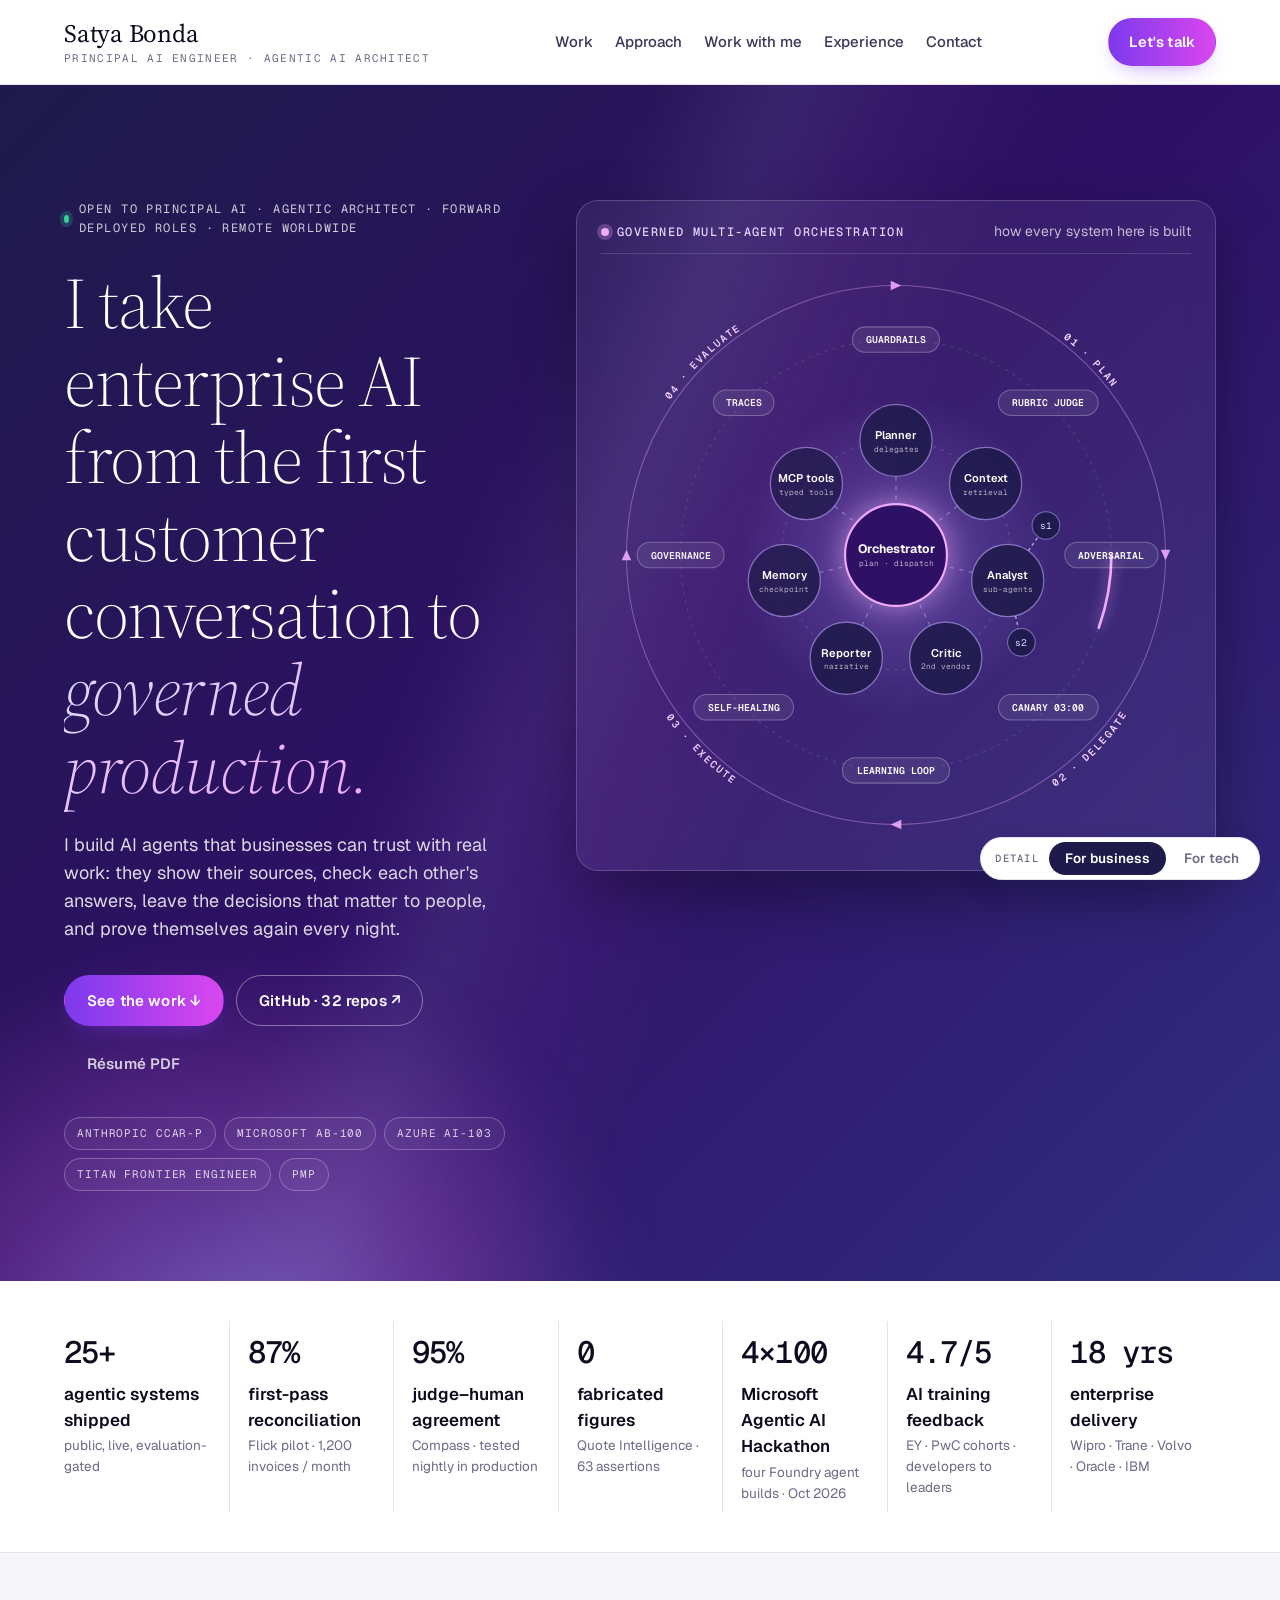
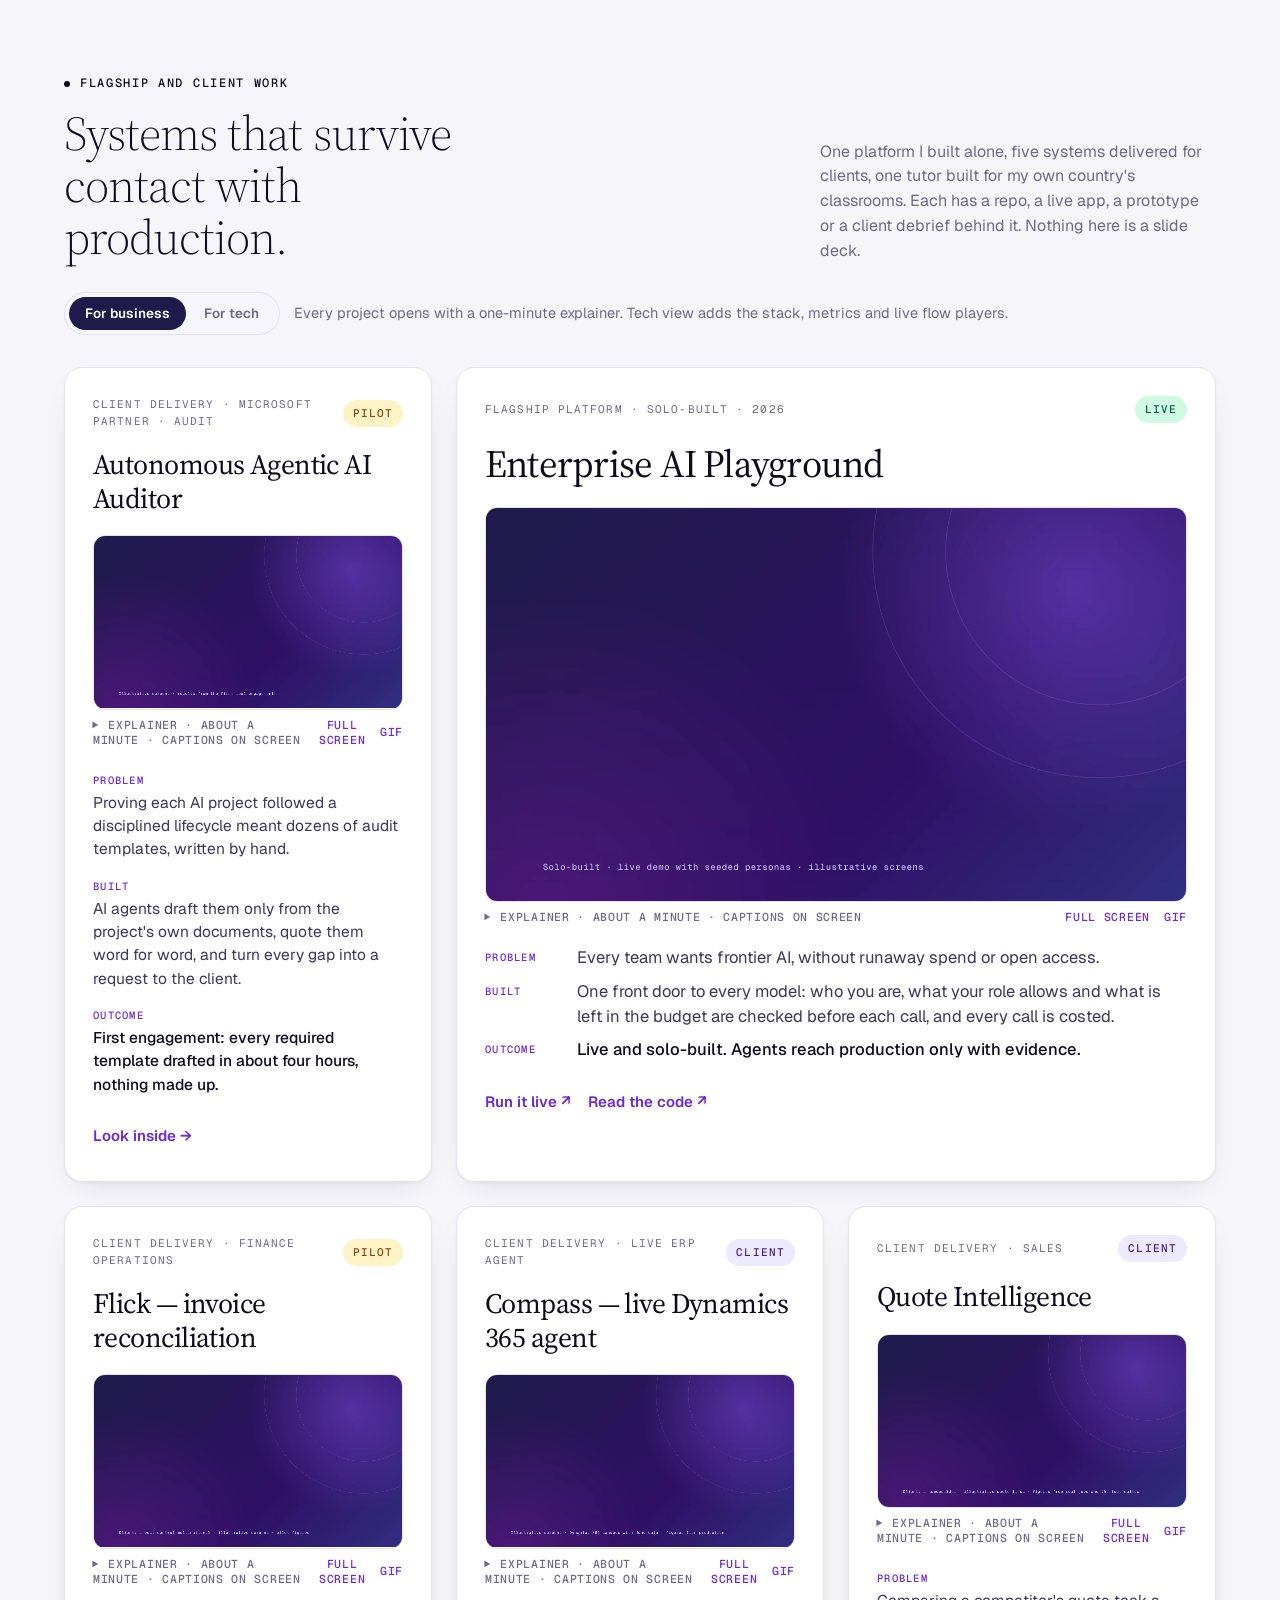
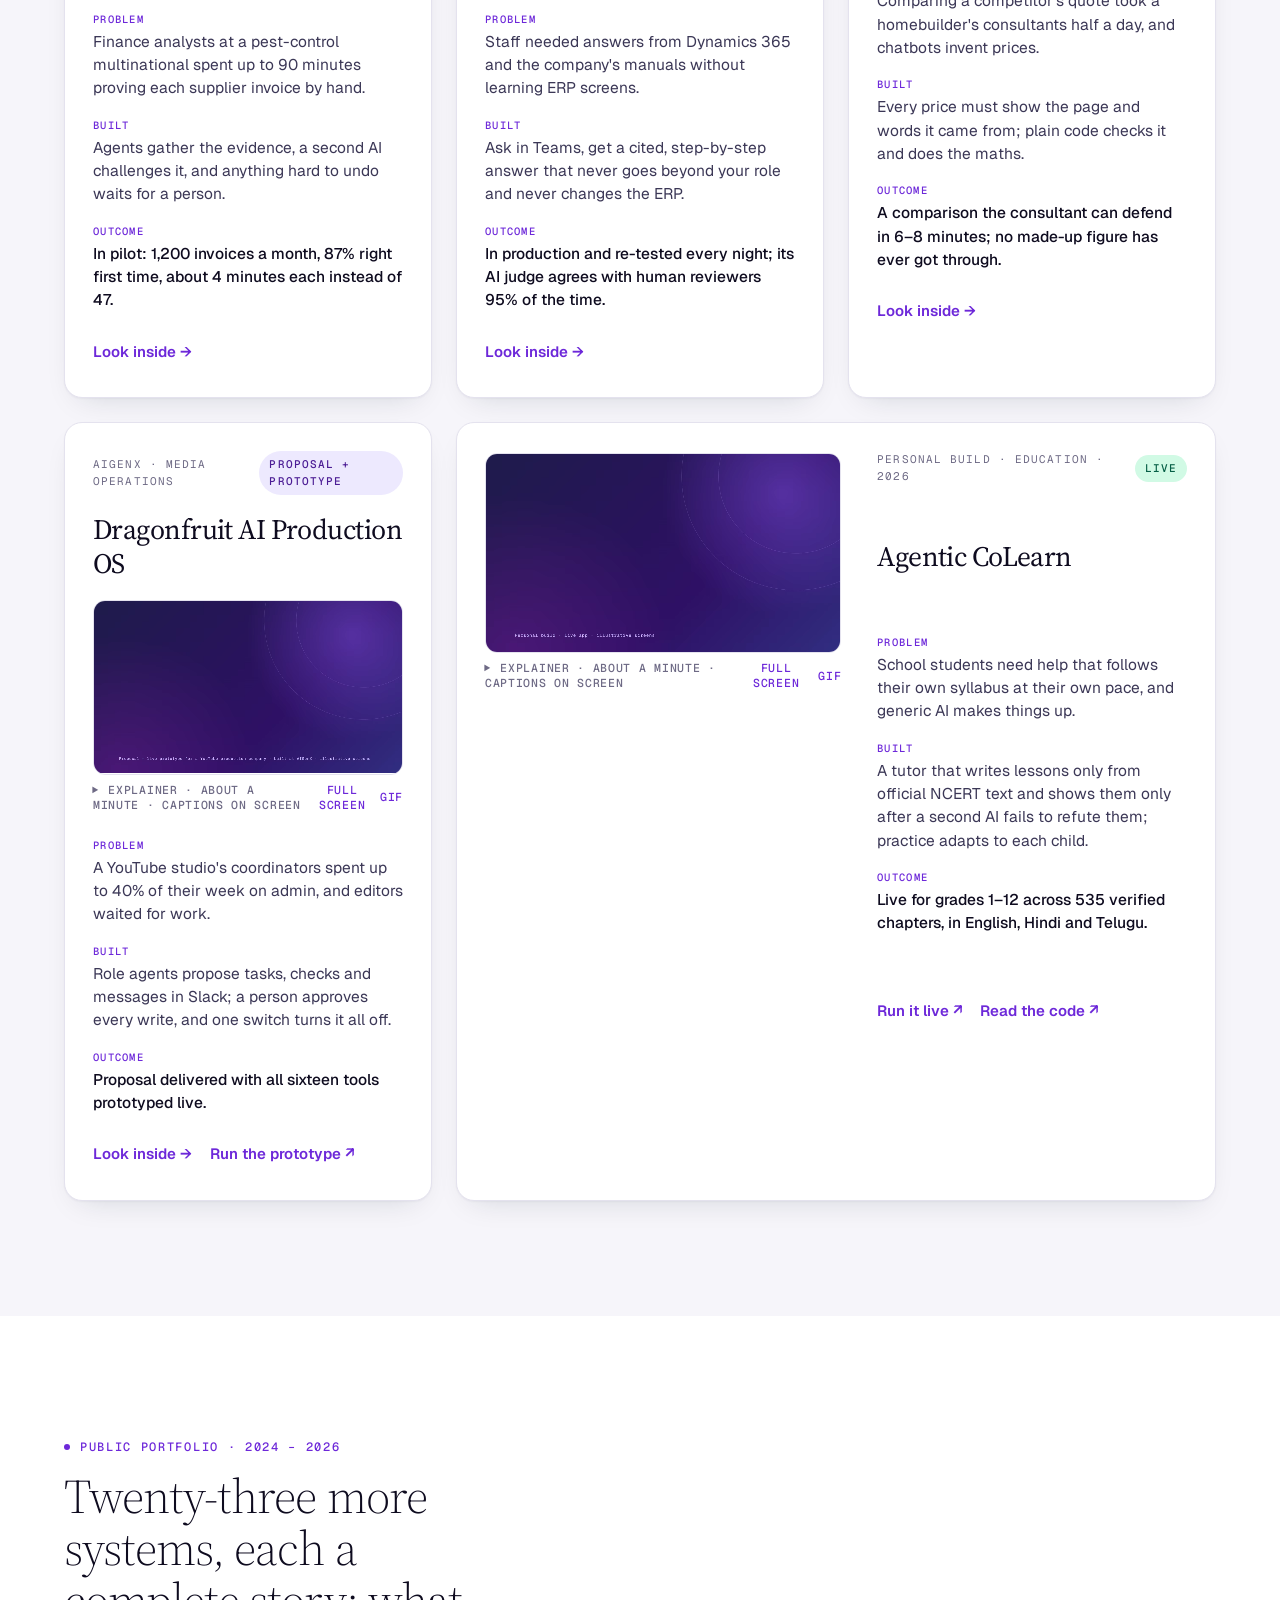
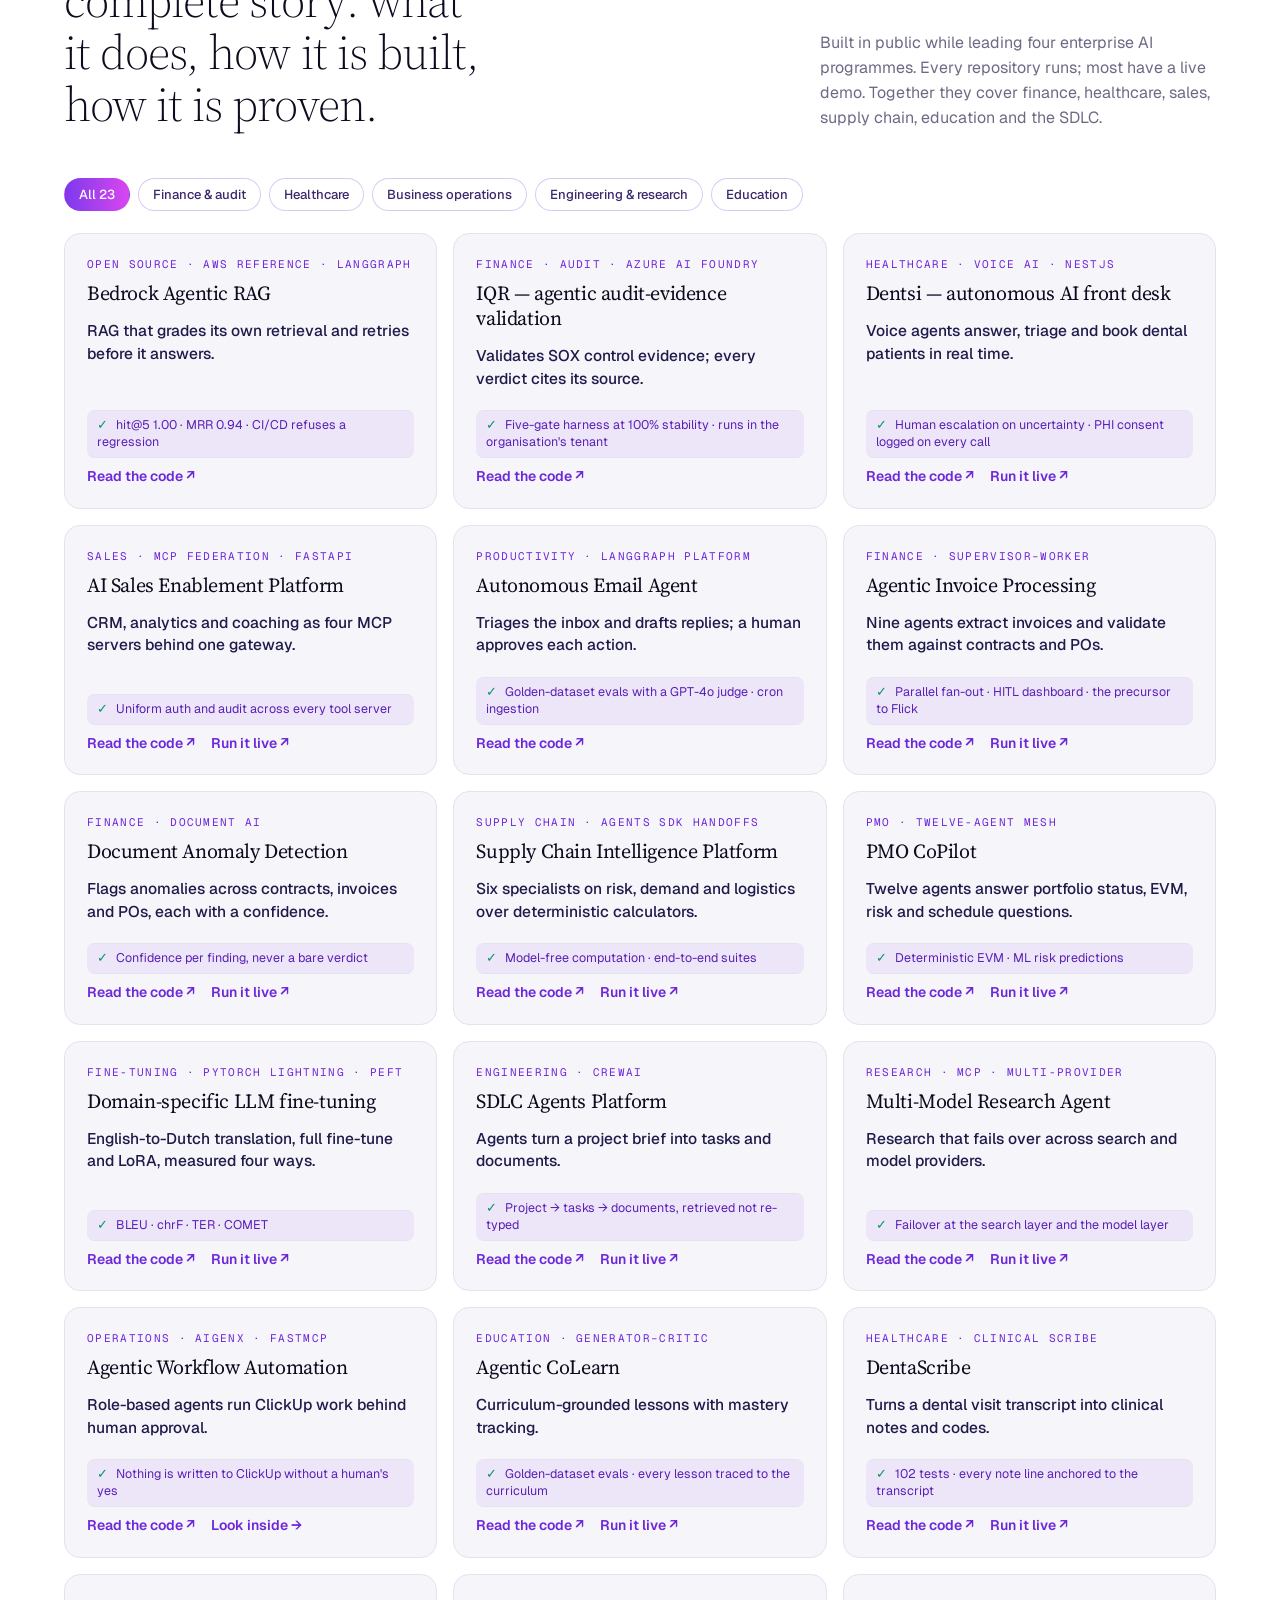
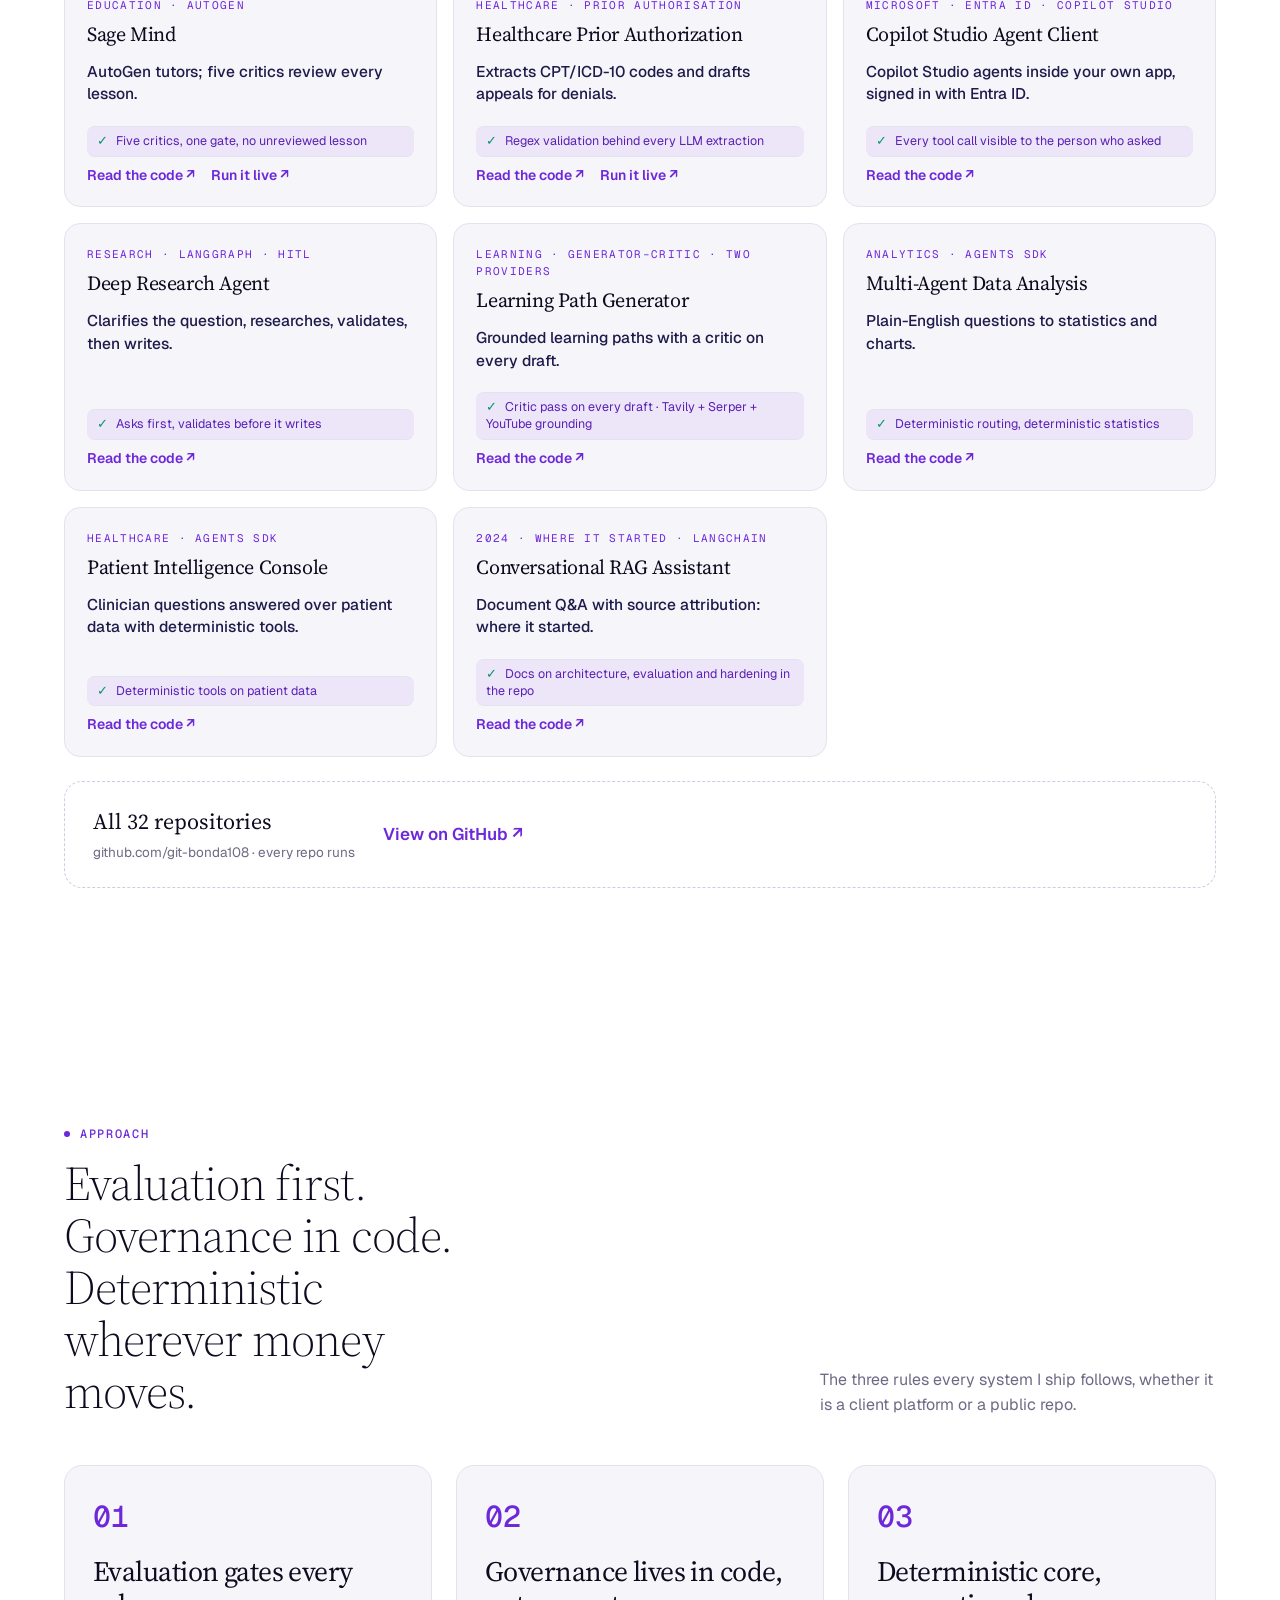
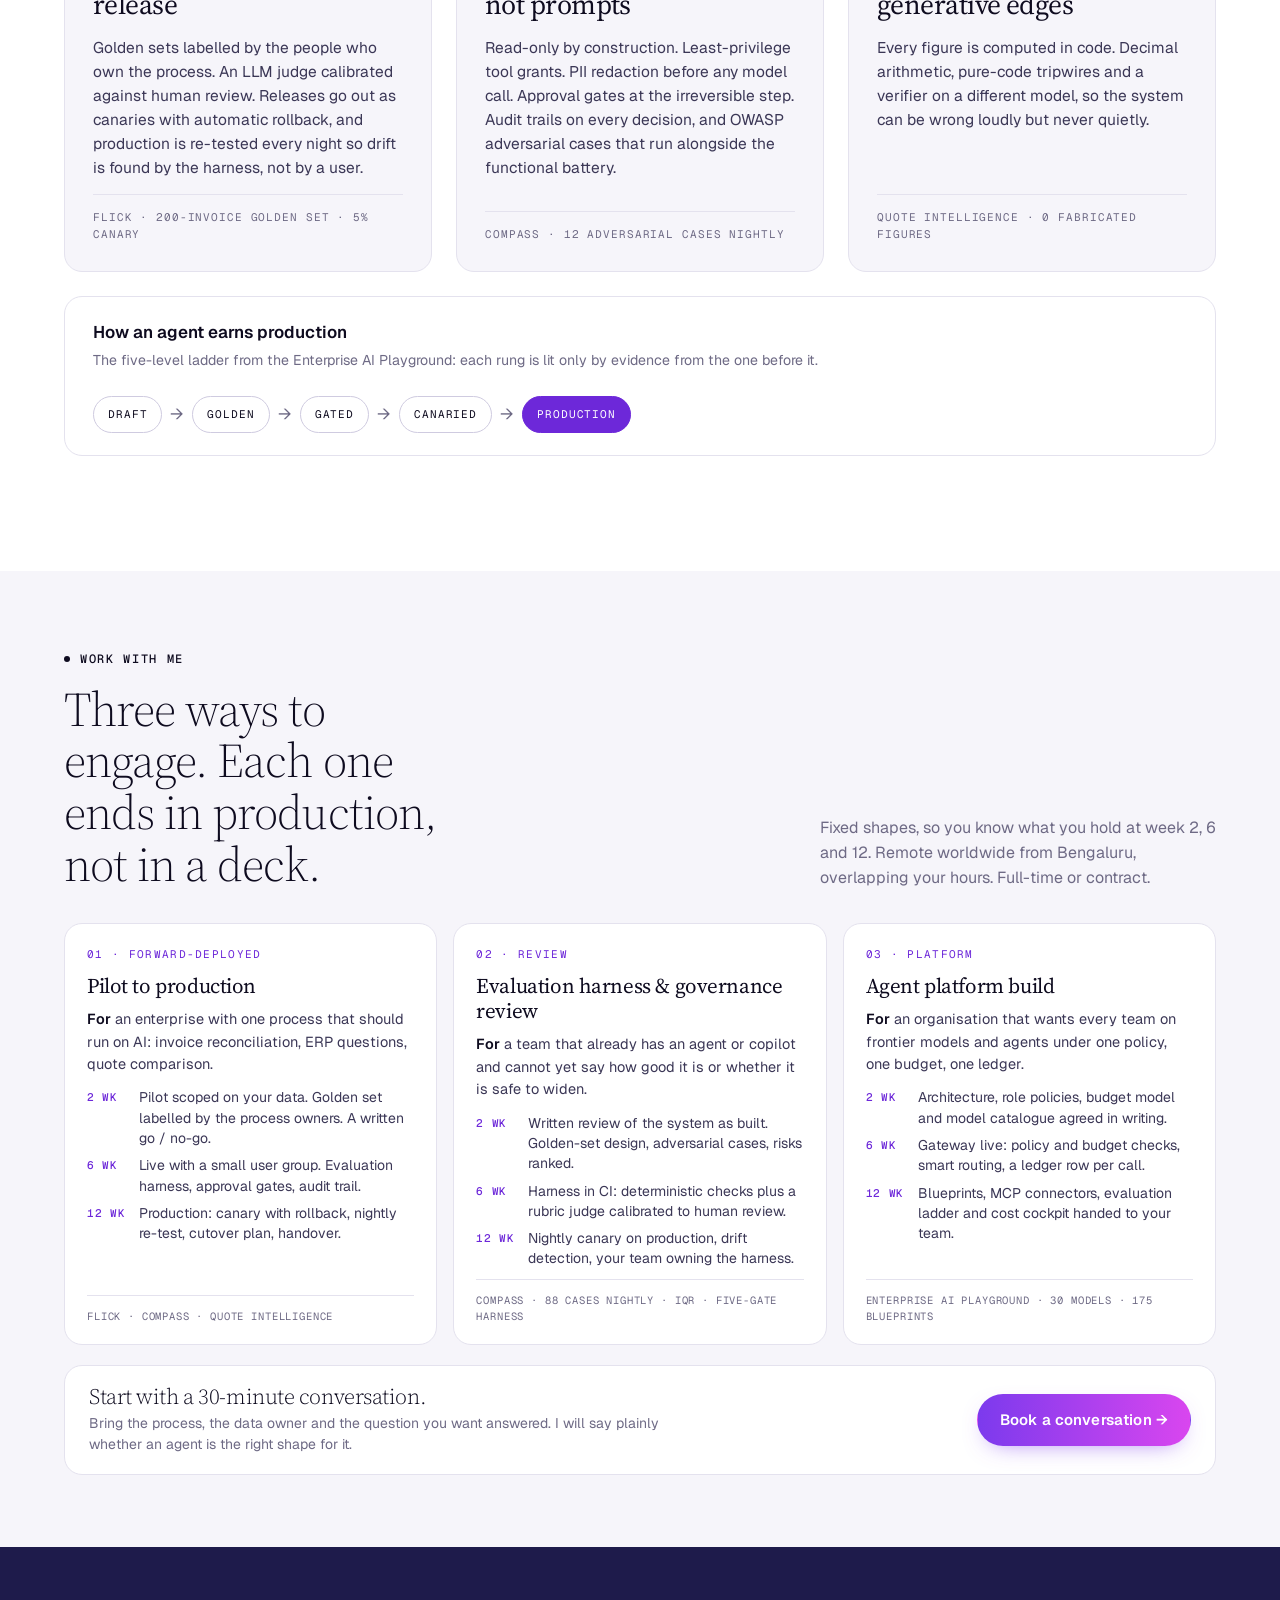
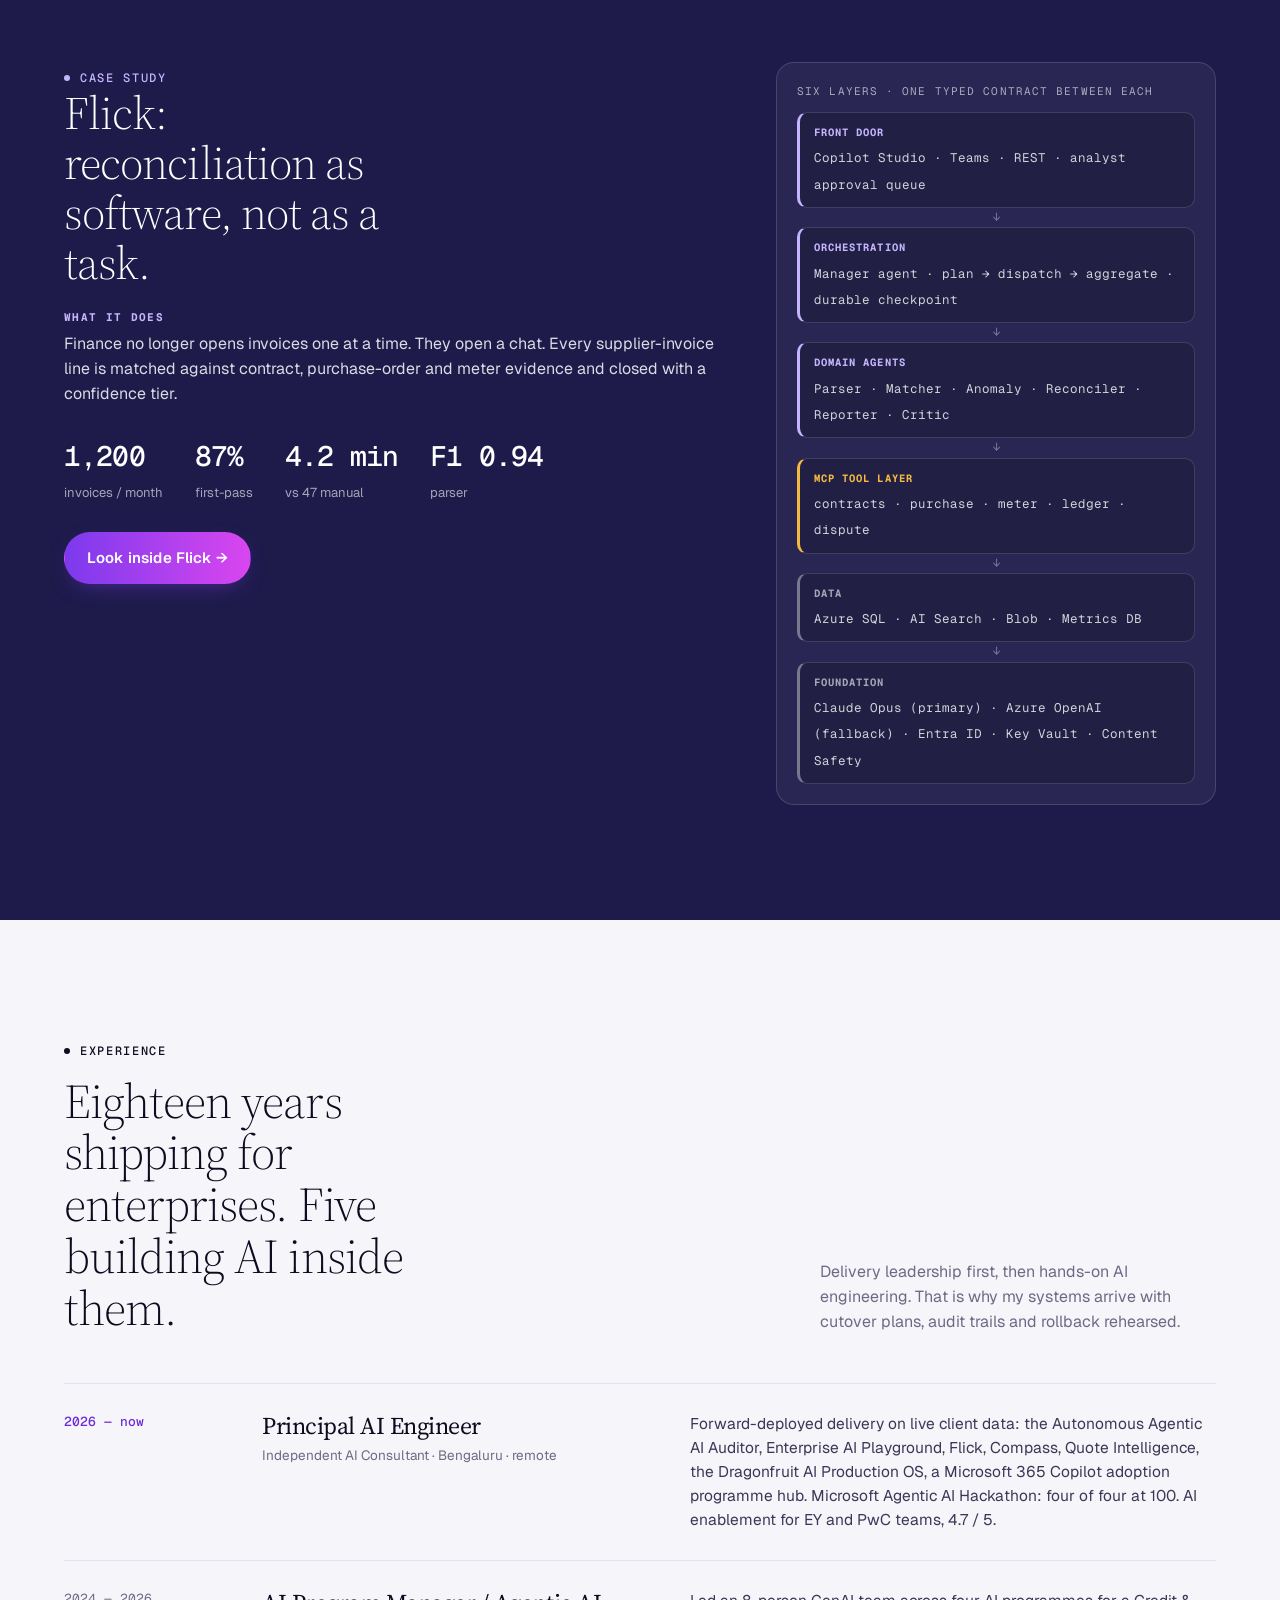
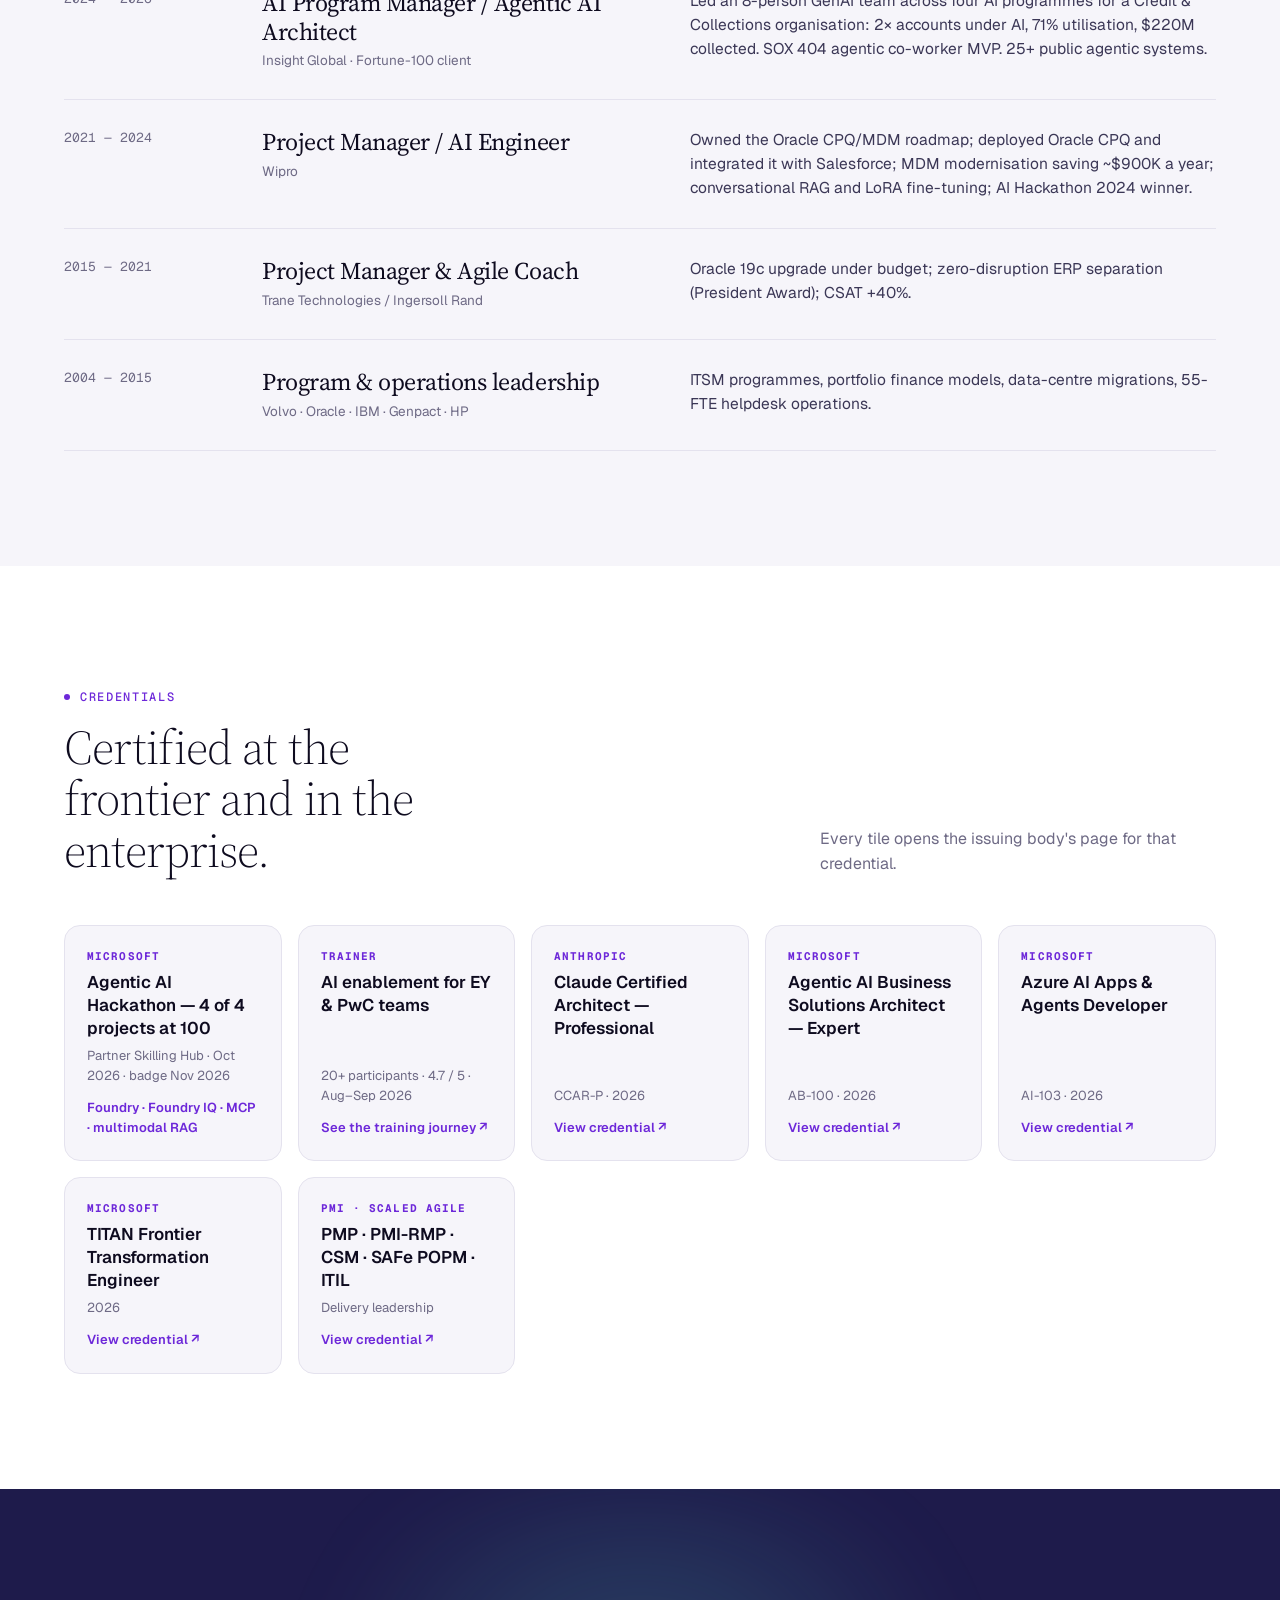
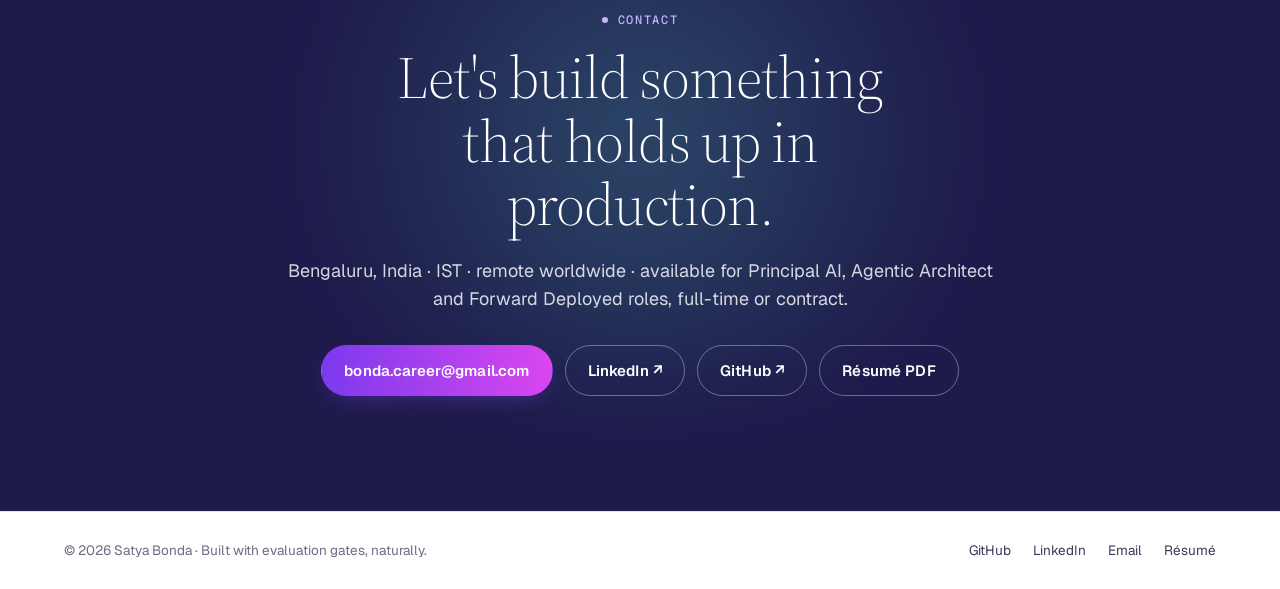
==== commit feed7ea2: "Portfolio: one-minute explainers for every project, business/tech view - Seven animated explainers (" ====
--- a/index.html
+++ b/index.html
@@ -12,12 +12,12 @@
 <link rel="icon" href="assets/favicon.svg" type="image/svg+xml">
 <link rel="preconnect" href="https://fonts.googleapis.com"><link rel="preconnect" href="https://fonts.gstatic.com" crossorigin>
 <link href="https://fonts.googleapis.com/css2?family=Geist:wght@400;500;600&family=Geist+Mono:wght@400;500&family=Source+Serif+4:ital,wght@0,300;0,400;1,300&display=swap" rel="stylesheet">
-<link rel="stylesheet" href="styles.css?v=202610182130">
-</head>
+<link rel="stylesheet" href="styles.css?v=202610241200">
+<script>(function(){var v=new URLSearchParams(location.search).get('view');try{v=v||localStorage.getItem('sb-view')}catch(e){}document.documentElement.dataset.view=v==='tech'?'tech':'biz'})()</script></head>
 <body>
 <nav class="nav"><div class="wrap">
   <a class="brand" href="#top"><b>Satya Bonda</b><small>Principal AI Engineer · Agentic AI Architect</small></a>
-  <div class="links"><a href="#work">Work</a><a href="#soundness">Architecture</a><a href="#approach">Approach</a><a href="#work-with-me">Work with me</a><a href="#experience">Experience</a><a href="#contact">Contact</a></div>
+  <div class="links"><a href="#work">Work</a><a href="#soundness" class="tech-only">Architecture</a><a href="#approach">Approach</a><a href="#work-with-me">Work with me</a><a href="#experience">Experience</a><a href="#contact">Contact</a></div>
   <div class="actions"><a class="btn btn-outline" href="assets/Satya_Bonda_Principal_AI_Engineer_Resume.pdf" target="_blank" rel="noopener">Résumé PDF</a><a class="btn btn-primary" href="mailto:bonda.career@gmail.com">Let's talk</a></div>
   <button class="menu-btn" aria-label="Menu"><span></span><span></span><span></span></button>
 </div></nav>
@@ -26,14 +26,15 @@
   <div>
     <span class="avail"><i></i>Open to Principal AI · Agentic Architect · Forward Deployed roles · remote worldwide</span>
     <h1>I take enterprise AI from the first customer conversation to <em>governed production.</em></h1>
-    <p class="lead">Principal AI Engineer and agentic AI architect. I build multi-agent systems on MCP that are safe by construction: guardrails in code, not prompts; every answer graded against a rubric; adversarial tests and a nightly canary on production; auditable governance; and deterministic arithmetic wherever money moves.</p>
+    <p class="lead biz-only">I build AI agents that businesses can trust with real work: they show their sources, check each other's answers, leave the decisions that matter to people, and prove themselves again every night.</p>
+    <p class="lead tech-only">Principal AI Engineer and agentic AI architect. I build multi-agent systems on MCP that are safe by construction: guardrails in code, not prompts; every answer graded against a rubric; adversarial tests and a nightly canary on production; auditable governance; and deterministic arithmetic wherever money moves.</p>
     <div class="ctas"><a class="btn btn-primary" href="#work">See the work ↓</a><a class="btn btn-outline" href="https://github.com/git-bonda108" target="_blank" rel="noopener">GitHub · 32 repos ↗</a><a class="btn btn-ghost" href="assets/Satya_Bonda_Principal_AI_Engineer_Resume.pdf" target="_blank" rel="noopener">Résumé PDF</a></div>
     <div class="trust"><span class="pill">Anthropic CCAR-P</span><span class="pill">Microsoft AB-100</span><span class="pill">Azure AI-103</span><span class="pill">TITAN Frontier Engineer</span><span class="pill">PMP</span></div>
   </div>
-  <aside class="orch" aria-label="Governed multi-agent orchestration"><div class="orch-top"><b><i></i>governed multi-agent orchestration</b><span>how every system here is built</span></div><svg class="orch-svg" viewBox="0 0 556 556" xmlns="http://www.w3.org/2000/svg" role="img" aria-label="Governed multi-agent orchestration"><defs><radialGradient id="og" cx="50%" cy="50%" r="50%"><stop offset="0" stop-color="#A78BFA" stop-opacity=".35"/><stop offset="1" stop-color="#A78BFA" stop-opacity="0"/></radialGradient></defs><circle cx="278.00" cy="278.00" r="150" fill="url(#og)"/><circle class="ring" cx="278.00" cy="278.00" r="108.00"/><circle class="ring r2" cx="278.00" cy="278.00" r="203.00"/><circle class="comet" cx="278.00" cy="278.00" r="203.00"/><circle class="ring r3" cx="278.00" cy="278.00" r="254.00"/><path id="lp0" d="M335.14 30.51 A254.00 254.00 0 0 1 525.49 220.86" fill="none"/><text class="loop" fill="#F5D0FE" dy="-4"><textPath href="#lp0" startOffset="50%" text-anchor="middle">01 · Plan</textPath></text><path id="lp1" d="M335.14 525.49 A254.00 254.00 0 0 0 525.49 335.14" fill="none"/><text class="loop" fill="#F5D0FE" dy="11"><textPath href="#lp1" startOffset="50%" text-anchor="middle">02 · Delegate</textPath></text><path id="lp2" d="M30.51 335.14 A254.00 254.00 0 0 0 220.86 525.49" fill="none"/><text class="loop" fill="#F5D0FE" dy="11"><textPath href="#lp2" startOffset="50%" text-anchor="middle">03 · Execute</textPath></text><path id="lp3" d="M30.51 220.86 A254.00 254.00 0 0 1 220.86 30.51" fill="none"/><text class="loop" fill="#F5D0FE" dy="-4"><textPath href="#lp3" startOffset="50%" text-anchor="middle">04 · Evaluate</textPath></text><path class="larrow" fill="#F0ABFC" d="M-5 -4.5 L5 0 L-5 4.5 Z" transform="rotate(0 278.00 278.00) translate(278.00 24.00)"/><path class="larrow" fill="#F0ABFC" d="M-5 -4.5 L5 0 L-5 4.5 Z" transform="rotate(90 278.00 278.00) translate(278.00 24.00)"/><path class="larrow" fill="#F0ABFC" d="M-5 -4.5 L5 0 L-5 4.5 Z" transform="rotate(180 278.00 278.00) translate(278.00 24.00)"/><path class="larrow" fill="#F0ABFC" d="M-5 -4.5 L5 0 L-5 4.5 Z" transform="rotate(270 278.00 278.00) translate(278.00 24.00)"/><line class="spoke" style="animation-delay:0.00s" x1="278.00" y1="204.00" x2="278.00" y2="230.00"/><line class="spoke" style="animation-delay:0.45s" x1="335.86" y1="231.86" x2="315.53" y2="248.07"/><line class="spoke" style="animation-delay:0.90s" x1="350.14" y1="294.47" x2="324.80" y2="288.68"/><line class="spoke" style="animation-delay:1.35s" x1="310.11" y1="344.67" x2="298.83" y2="321.25"/><line class="spoke" style="animation-delay:1.80s" x1="245.89" y1="344.67" x2="257.17" y2="321.25"/><line class="spoke" style="animation-delay:2.25s" x1="205.86" y1="294.47" x2="231.20" y2="288.68"/><line class="spoke" style="animation-delay:2.70s" x1="220.14" y1="231.86" x2="240.47" y2="248.07"/><line class="spoke sub" x1="402.68" y1="274.10" x2="411.87" y2="260.85"/><g class="sub-node"><circle cx="419.29" cy="250.17" r="13"/><text x="419.29" y="253.37" text-anchor="middle">s1</text></g><line class="spoke sub" x1="390.63" y1="335.23" x2="393.36" y2="347.61"/><g class="sub-node"><circle cx="396.16" cy="360.30" r="13"/><text x="396.16" y="363.50" text-anchor="middle">s2</text></g><g class="node" style="animation-delay:0.00s"><circle cx="278.00" cy="170.00" r="34"/><text x="278.00" y="169.00" text-anchor="middle">Planner</text><text class="s" x="278.00" y="180.50" text-anchor="middle">delegates</text></g><g class="node" style="animation-delay:0.45s"><circle cx="362.44" cy="210.66" r="34"/><text x="362.44" y="209.66" text-anchor="middle">Context</text><text class="s" x="362.44" y="221.16" text-anchor="middle">retrieval</text></g><g class="node" style="animation-delay:0.90s"><circle cx="383.29" cy="302.03" r="34"/><text x="383.29" y="301.03" text-anchor="middle">Analyst</text><text class="s" x="383.29" y="312.53" text-anchor="middle">sub-agents</text></g><g class="node" style="animation-delay:1.35s"><circle cx="324.86" cy="375.30" r="34"/><text x="324.86" y="374.30" text-anchor="middle">Critic</text><text class="s" x="324.86" y="385.80" text-anchor="middle">2nd vendor</text></g><g class="node" style="animation-delay:1.80s"><circle cx="231.14" cy="375.30" r="34"/><text x="231.14" y="374.30" text-anchor="middle">Reporter</text><text class="s" x="231.14" y="385.80" text-anchor="middle">narrative</text></g><g class="node" style="animation-delay:2.25s"><circle cx="172.71" cy="302.03" r="34"/><text x="172.71" y="301.03" text-anchor="middle">Memory</text><text class="s" x="172.71" y="312.53" text-anchor="middle">checkpoint</text></g><g class="node" style="animation-delay:2.70s"><circle cx="193.56" cy="210.66" r="34"/><text x="193.56" y="209.66" text-anchor="middle">MCP tools</text><text class="s" x="193.56" y="221.16" text-anchor="middle">typed tools</text></g><g class="hub"><circle cx="278.00" cy="278.00" r="48"/><text x="278.00" y="276.00" text-anchor="middle">Orchestrator</text><text class="s" x="278.00" y="288.50" text-anchor="middle">plan · dispatch</text></g><g class="pill" style="animation-delay:0.0s"><rect x="237.00" y="63.00" width="82" height="24" rx="12"/><text x="278.00" y="78.40" text-anchor="middle">Guardrails</text></g><g class="pill" style="animation-delay:1.0s"><rect x="374.54" y="122.46" width="94" height="24" rx="12"/><text x="421.54" y="137.86" text-anchor="middle">Rubric judge</text></g><g class="pill" style="animation-delay:2.0s"><rect x="437.00" y="266.00" width="88" height="24" rx="12"/><text x="481.00" y="281.40" text-anchor="middle">Adversarial</text></g><g class="pill" style="animation-delay:3.0s"><rect x="374.54" y="409.54" width="94" height="24" rx="12"/><text x="421.54" y="424.94" text-anchor="middle">Canary 03:00</text></g><g class="pill" style="animation-delay:4.0s"><rect x="227.50" y="469.00" width="101" height="24" rx="12"/><text x="278.00" y="484.40" text-anchor="middle">Learning loop</text></g><g class="pill" style="animation-delay:5.0s"><rect x="87.46" y="409.54" width="94" height="24" rx="12"/><text x="134.46" y="424.94" text-anchor="middle">Self-healing</text></g><g class="pill" style="animation-delay:6.0s"><rect x="34.00" y="266.00" width="82" height="24" rx="12"/><text x="75.00" y="281.40" text-anchor="middle">Governance</text></g><g class="pill" style="animation-delay:7.0s"><rect x="105.96" y="122.46" width="57" height="24" rx="12"/><text x="134.46" y="137.86" text-anchor="middle">Traces</text></g></svg><div class="orch-fw"><span>any runtime</span><i>LangGraph</i><i>OpenAI Agents SDK</i><i>Claude Agent SDK</i><i>CrewAI</i><i>AutoGen</i><i>PydanticAI</i><i>Microsoft Agent Framework</i></div><ul class="orch-pts"><li><b>Orchestrator</b> decomposes the goal into bounded subtasks with typed handoffs; agents own one job each and spawn sub-agents</li><li><b>Context engineering</b> the window is budgeted, not filled: hybrid retrieval, citations, cached prefixes, exemplars loaded on demand</li><li><b>Stateful agents</b> durable checkpoints, resumable runs, cross-session memory and a decision log so nothing is re-litigated</li><li><b>MCP tools</b> typed, least-privilege servers with clear descriptions, so the model picks the right tool and nothing more</li><li><b>Guardrails in code</b> hard triggers in code (deny-lists, cost caps, destructive actions), soft triggers by calibrated confidence</li><li><b>Rubric judge</b> per-field confidence with calibrated thresholds; only the uncertain fields reach a human</li><li><b>Adversarial suite</b> injection, escalation, tool misuse, run every night</li><li><b>Canary 03:00</b> re-tests production; a failing night files its own issue</li><li><b>Learning loop</b> verified answers become precedents; no retraining</li><li><b>Self-healing</b> errors classified as tool, reasoning or environment; retry only the transient, fix the prompt, escalate the rest</li><li><b>Governance</b> budgets, approval gates, audit trail, data residency</li><li><b>Provenance</b> every figure carries its source; every step is traced, so a wrong answer leads to the step that produced it</li></ul></aside>
+  <aside class="orch" aria-label="Governed multi-agent orchestration"><div class="orch-top"><b><i></i>governed multi-agent orchestration</b><span>how every system here is built</span></div><svg class="orch-svg" viewBox="0 0 556 556" xmlns="http://www.w3.org/2000/svg" role="img" aria-label="Governed multi-agent orchestration"><defs><radialGradient id="og" cx="50%" cy="50%" r="50%"><stop offset="0" stop-color="#A78BFA" stop-opacity=".35"/><stop offset="1" stop-color="#A78BFA" stop-opacity="0"/></radialGradient></defs><circle cx="278.00" cy="278.00" r="150" fill="url(#og)"/><circle class="ring" cx="278.00" cy="278.00" r="108.00"/><circle class="ring r2" cx="278.00" cy="278.00" r="203.00"/><circle class="comet" cx="278.00" cy="278.00" r="203.00"/><circle class="ring r3" cx="278.00" cy="278.00" r="254.00"/><path id="lp0" d="M335.14 30.51 A254.00 254.00 0 0 1 525.49 220.86" fill="none"/><text class="loop" fill="#F5D0FE" dy="-4"><textPath href="#lp0" startOffset="50%" text-anchor="middle">01 · Plan</textPath></text><path id="lp1" d="M335.14 525.49 A254.00 254.00 0 0 0 525.49 335.14" fill="none"/><text class="loop" fill="#F5D0FE" dy="11"><textPath href="#lp1" startOffset="50%" text-anchor="middle">02 · Delegate</textPath></text><path id="lp2" d="M30.51 335.14 A254.00 254.00 0 0 0 220.86 525.49" fill="none"/><text class="loop" fill="#F5D0FE" dy="11"><textPath href="#lp2" startOffset="50%" text-anchor="middle">03 · Execute</textPath></text><path id="lp3" d="M30.51 220.86 A254.00 254.00 0 0 1 220.86 30.51" fill="none"/><text class="loop" fill="#F5D0FE" dy="-4"><textPath href="#lp3" startOffset="50%" text-anchor="middle">04 · Evaluate</textPath></text><path class="larrow" fill="#F0ABFC" d="M-5 -4.5 L5 0 L-5 4.5 Z" transform="rotate(0 278.00 278.00) translate(278.00 24.00)"/><path class="larrow" fill="#F0ABFC" d="M-5 -4.5 L5 0 L-5 4.5 Z" transform="rotate(90 278.00 278.00) translate(278.00 24.00)"/><path class="larrow" fill="#F0ABFC" d="M-5 -4.5 L5 0 L-5 4.5 Z" transform="rotate(180 278.00 278.00) translate(278.00 24.00)"/><path class="larrow" fill="#F0ABFC" d="M-5 -4.5 L5 0 L-5 4.5 Z" transform="rotate(270 278.00 278.00) translate(278.00 24.00)"/><line class="spoke" style="animation-delay:0.00s" x1="278.00" y1="204.00" x2="278.00" y2="230.00"/><line class="spoke" style="animation-delay:0.45s" x1="335.86" y1="231.86" x2="315.53" y2="248.07"/><line class="spoke" style="animation-delay:0.90s" x1="350.14" y1="294.47" x2="324.80" y2="288.68"/><line class="spoke" style="animation-delay:1.35s" x1="310.11" y1="344.67" x2="298.83" y2="321.25"/><line class="spoke" style="animation-delay:1.80s" x1="245.89" y1="344.67" x2="257.17" y2="321.25"/><line class="spoke" style="animation-delay:2.25s" x1="205.86" y1="294.47" x2="231.20" y2="288.68"/><line class="spoke" style="animation-delay:2.70s" x1="220.14" y1="231.86" x2="240.47" y2="248.07"/><line class="spoke sub" x1="402.68" y1="274.10" x2="411.87" y2="260.85"/><g class="sub-node"><circle cx="419.29" cy="250.17" r="13"/><text x="419.29" y="253.37" text-anchor="middle">s1</text></g><line class="spoke sub" x1="390.63" y1="335.23" x2="393.36" y2="347.61"/><g class="sub-node"><circle cx="396.16" cy="360.30" r="13"/><text x="396.16" y="363.50" text-anchor="middle">s2</text></g><g class="node" style="animation-delay:0.00s"><circle cx="278.00" cy="170.00" r="34"/><text x="278.00" y="169.00" text-anchor="middle">Planner</text><text class="s" x="278.00" y="180.50" text-anchor="middle">delegates</text></g><g class="node" style="animation-delay:0.45s"><circle cx="362.44" cy="210.66" r="34"/><text x="362.44" y="209.66" text-anchor="middle">Context</text><text class="s" x="362.44" y="221.16" text-anchor="middle">retrieval</text></g><g class="node" style="animation-delay:0.90s"><circle cx="383.29" cy="302.03" r="34"/><text x="383.29" y="301.03" text-anchor="middle">Analyst</text><text class="s" x="383.29" y="312.53" text-anchor="middle">sub-agents</text></g><g class="node" style="animation-delay:1.35s"><circle cx="324.86" cy="375.30" r="34"/><text x="324.86" y="374.30" text-anchor="middle">Critic</text><text class="s" x="324.86" y="385.80" text-anchor="middle">2nd vendor</text></g><g class="node" style="animation-delay:1.80s"><circle cx="231.14" cy="375.30" r="34"/><text x="231.14" y="374.30" text-anchor="middle">Reporter</text><text class="s" x="231.14" y="385.80" text-anchor="middle">narrative</text></g><g class="node" style="animation-delay:2.25s"><circle cx="172.71" cy="302.03" r="34"/><text x="172.71" y="301.03" text-anchor="middle">Memory</text><text class="s" x="172.71" y="312.53" text-anchor="middle">checkpoint</text></g><g class="node" style="animation-delay:2.70s"><circle cx="193.56" cy="210.66" r="34"/><text x="193.56" y="209.66" text-anchor="middle">MCP tools</text><text class="s" x="193.56" y="221.16" text-anchor="middle">typed tools</text></g><g class="hub"><circle cx="278.00" cy="278.00" r="48"/><text x="278.00" y="276.00" text-anchor="middle">Orchestrator</text><text class="s" x="278.00" y="288.50" text-anchor="middle">plan · dispatch</text></g><g class="pill" style="animation-delay:0.0s"><rect x="237.00" y="63.00" width="82" height="24" rx="12"/><text x="278.00" y="78.40" text-anchor="middle">Guardrails</text></g><g class="pill" style="animation-delay:1.0s"><rect x="374.54" y="122.46" width="94" height="24" rx="12"/><text x="421.54" y="137.86" text-anchor="middle">Rubric judge</text></g><g class="pill" style="animation-delay:2.0s"><rect x="437.00" y="266.00" width="88" height="24" rx="12"/><text x="481.00" y="281.40" text-anchor="middle">Adversarial</text></g><g class="pill" style="animation-delay:3.0s"><rect x="374.54" y="409.54" width="94" height="24" rx="12"/><text x="421.54" y="424.94" text-anchor="middle">Canary 03:00</text></g><g class="pill" style="animation-delay:4.0s"><rect x="227.50" y="469.00" width="101" height="24" rx="12"/><text x="278.00" y="484.40" text-anchor="middle">Learning loop</text></g><g class="pill" style="animation-delay:5.0s"><rect x="87.46" y="409.54" width="94" height="24" rx="12"/><text x="134.46" y="424.94" text-anchor="middle">Self-healing</text></g><g class="pill" style="animation-delay:6.0s"><rect x="34.00" y="266.00" width="82" height="24" rx="12"/><text x="75.00" y="281.40" text-anchor="middle">Governance</text></g><g class="pill" style="animation-delay:7.0s"><rect x="105.96" y="122.46" width="57" height="24" rx="12"/><text x="134.46" y="137.86" text-anchor="middle">Traces</text></g></svg><div class="orch-fw tech-only"><span>any runtime</span><i>LangGraph</i><i>OpenAI Agents SDK</i><i>Claude Agent SDK</i><i>CrewAI</i><i>AutoGen</i><i>PydanticAI</i><i>Microsoft Agent Framework</i></div><ul class="orch-pts tech-only"><li><b>Orchestrator</b> decomposes the goal into bounded subtasks with typed handoffs; agents own one job each and spawn sub-agents</li><li><b>Context engineering</b> the window is budgeted, not filled: hybrid retrieval, citations, cached prefixes, exemplars loaded on demand</li><li><b>Stateful agents</b> durable checkpoints, resumable runs, cross-session memory and a decision log so nothing is re-litigated</li><li><b>MCP tools</b> typed, least-privilege servers with clear descriptions, so the model picks the right tool and nothing more</li><li><b>Guardrails in code</b> hard triggers in code (deny-lists, cost caps, destructive actions), soft triggers by calibrated confidence</li><li><b>Rubric judge</b> per-field confidence with calibrated thresholds; only the uncertain fields reach a human</li><li><b>Adversarial suite</b> injection, escalation, tool misuse, run every night</li><li><b>Canary 03:00</b> re-tests production; a failing night files its own issue</li><li><b>Learning loop</b> verified answers become precedents; no retraining</li><li><b>Self-healing</b> errors classified as tool, reasoning or environment; retry only the transient, fix the prompt, escalate the rest</li><li><b>Governance</b> budgets, approval gates, audit trail, data residency</li><li><b>Provenance</b> every figure carries its source; every step is traced, so a wrong answer leads to the step that produced it</li></ul></aside>
 </div></header>
 
-<section class="disc light"><div class="wrap">
+<section class="disc light tech-only"><div class="wrap">
   <div class="disc-head"><span class="label">At the helm of</span><p>The disciplines a production AI architect is measured on, each one in use in the systems below.</p></div>
   <div class="disc-row">
     <a href="#soundness">Agent vs workflow, chosen deliberately</a><a href="#soundness">Task decomposition · typed handoffs</a><a href="#soundness">Sub-agents &amp; orchestration</a><a href="#soundness">MCP tool design</a><a href="#soundness">Context budgeting &amp; prompt caching</a><a href="#soundness">Structured outputs · extended thinking</a><a href="#soundness">Per-field confidence · calibrated routing</a><a href="#soundness">Escalation triggers · human oversight</a><a href="#soundness">Error taxonomy · retry policy</a><a href="#soundness">Prompt-injection defence</a><a href="#soundness">Hooks as deterministic guardrails</a><a href="#soundness">Cross-session memory · decision logs</a><a href="#soundness">Evals as release gates · nightly canaries</a><a href="#soundness">Provenance &amp; citations</a><a href="#soundness">Cost &amp; latency budgets</a><a href="#soundness">Audit, compliance &amp; residency</a>
@@ -51,53 +52,75 @@
 </div></div></section>
 
 <section class="light-2" id="work"><div class="wrap">
-  <div class="sec-head reveal"><div><span class="label">Flagship and client work</span><h2>Systems that survive contact with production.</h2></div><p class="side">One platform I built alone, five systems delivered for clients. Each has a repo, a live app, a prototype or a client debrief behind it. Nothing here is a slide deck.</p></div>
+  <div class="sec-head reveal"><div><span class="label">Flagship and client work</span><h2>Systems that survive contact with production.</h2></div><p class="side">One platform I built alone, five systems delivered for clients, one tutor built for my own country's classrooms. Each has a repo, a live app, a prototype or a client debrief behind it. Nothing here is a slide deck.</p></div>
+  <div class="work-switch reveal"><div class="view-toggle" role="group" aria-label="Level of detail"><button type="button" data-view="biz" aria-pressed="true">For business</button><button type="button" data-view="tech" aria-pressed="false">For tech</button></div><span>Every project opens with a one-minute explainer. Tech view adds the stack, metrics and live flow players.</span></div>
   <div class="bento">
     <article class="card reveal">
       <div class="top"><span>Client delivery · Microsoft partner · audit</span><span class="status pilot">Pilot</span></div>
       <h3>Autonomous Agentic AI Auditor</h3>
-      <dl class="pbo"><dt>Problem</dt><dd>A Microsoft partner must prove each AI project followed a disciplined lifecycle: up to 74 audit templates, written by hand from scattered documents.</dd><dt>Built</dt><dd>Nine agents that draft only from the project’s own documents, quote them word for word under a code check, and turn every gap into a client request.</dd><dt>Outcome</dt><dd>First engagement: all 46 required templates from 17 documents in about four unattended hours, no fabricated citations, under US$10.</dd></dl>
-      <div class="tags"><span class="pill">Claude</span><span class="pill">MCP</span><span class="pill">Multi-agent</span><span class="pill">pydantic</span></div>
+      <figure class="explainer"><video muted loop playsinline preload="none" poster="assets/explainers/auditor.jpg?v=202610241200" aria-label="Animated explainer with captions: how Autonomous Agentic AI Auditor works, in plain English"><source data-src="assets/explainers/auditor.webm?v=202610241200" type="video/webm"><source data-src="assets/explainers/auditor.mp4?v=202610241200" type="video/mp4"></video><figcaption><span>▶ Explainer · about a minute · captions on screen</span><button class="x-full" type="button">Full screen</button><a href="assets/explainers/auditor.gif" download>GIF</a></figcaption></figure>
+      <dl class="pbo biz-only"><dt>Problem</dt><dd>Proving each AI project followed a disciplined lifecycle meant dozens of audit templates, written by hand.</dd><dt>Built</dt><dd>AI agents draft them only from the project's own documents, quote them word for word, and turn every gap into a request to the client.</dd><dt>Outcome</dt><dd>First engagement: every required template drafted in about four hours, nothing made up.</dd></dl>
+      <dl class="pbo tech-only"><dt>Problem</dt><dd>A Microsoft partner must prove each AI project followed a disciplined lifecycle: up to 74 audit templates, written by hand from scattered documents.</dd><dt>Built</dt><dd>Nine agents that draft only from the project’s own documents, quote them word for word under a code check, and turn every gap into a client request.</dd><dt>Outcome</dt><dd>First engagement: all 46 required templates from 17 documents in about four unattended hours, no fabricated citations, under US$10.</dd></dl>
+      <div class="tags tech-only"><span class="pill">Claude</span><span class="pill">MCP</span><span class="pill">Multi-agent</span><span class="pill">pydantic</span></div>
       <div class="links"><a href="auditor.html">Look inside →</a></div>
     </article>
     <article class="card span2 tall reveal">
       <div class="top"><span>Flagship platform · solo-built · 2026</span><span class="status live">Live</span></div>
       <h3>Enterprise AI Playground</h3>
-      <dl class="pbo"><dt>Problem</dt><dd>Every team wants frontier models and agents, without unmetered spend or ungoverned access.</dd><dt>Built</dt><dd>One gateway in front of every model: identity, role, budget and key checks before each call, a cost-ledger row after it, and a router that sends each request to an Economy, Workhorse or Premium model.</dd><dt>Outcome</dt><dd>Live, solo-built: no unmetered path to any provider, and agents reach production only by climbing a five-level evidence ladder.</dd></dl>
-      <div class="metrics"><div class="metric"><b>30</b><span>models · 11 providers</span></div><div class="metric"><b>175</b><span>agent blueprints</span></div><div class="metric"><b>7,547</b><span>MCP servers, admin-approved</span></div><div class="metric"><b>5-level</b><span>evaluation ladder</span></div></div>
-      <ul class="checks two-col"><li>Entra ID sign-in · role-based model policies</li><li>Budgets per user and pool · hard stop at 100%</li><li>Smart router: Economy · Workhorse · Premium</li><li>Golden sets, rubric judge, nightly canaries, auto-rollback</li></ul>
-      <div class="flow reveal" data-intro="Nothing reaches a provider unmetered" data-intro-text="Press Play to follow a single request through identity, policy, budget, routing and the ledger."><div class="flow-head"><b>Follow one request through the Playground</b><div class="flow-ctl"><button data-act="play">▶ Play</button><button data-act="step">Step →</button><button data-act="reset">Reset</button><span data-count>0 / 9</span></div></div><div class="flow-stage"><svg viewBox="0 0 960 270" xmlns="http://www.w3.org/2000/svg" role="img"><defs><marker id="fa" viewBox="0 0 10 10" refX="9" refY="5" markerWidth="7" markerHeight="7" orient="auto-start-reverse"><path d="M0 0L10 5L0 10z" class="fa"/></marker></defs><path class="fe" data-e="req-id" d="M140 50.0 L165 50.0" marker-end="url(#fa)"/><path class="fe" data-e="id-pol" d="M305 50.0 L330 50.0" marker-end="url(#fa)"/><path class="fe" data-e="pol-bud" d="M490 50.0 L515 50.0" marker-end="url(#fa)"/><path class="fe" data-e="bud-rt" d="M675 50.0 L700 50.0" marker-end="url(#fa)"/><path class="fe" data-e="bud-stop" d="M595.0 73 C595.0 96.5 595.0 96.5 595.0 120" marker-end="url(#fa)"/><path class="fe" data-e="rt-eco" d="M775.0 73 C775.0 96.5 85.0 96.5 85.0 120" marker-end="url(#fa)"/><path class="fe" data-e="rt-wh" d="M775.0 73 C775.0 96.5 235.0 96.5 235.0 120" marker-end="url(#fa)"/><path class="fe" data-e="rt-prem" d="M775.0 73 C775.0 96.5 385.0 96.5 385.0 120" marker-end="url(#fa)"/><path class="fe" data-e="wh-prov" d="M235.0 160 C235.0 182.5 250.0 182.5 250.0 205" marker-end="url(#fa)"/><path class="fe" data-e="prov-led" d="M330 228.0 L355 228.0" marker-end="url(#fa)"/><path class="fe" data-e="led-resp" d="M565 228.0 L590 228.0" marker-end="url(#fa)"/><path class="fe" data-e="led-cock" d="M565 228.0 L785 228.0" marker-end="url(#fa)"/><g class="fn k-" data-n="req"><rect x="20" y="30" width="120" height="40" rx="10"/><text x="80.0" y="55.0" text-anchor="middle">Request</text></g><g class="fn k-agent" data-n="id"><rect x="165" y="27" width="140" height="46" rx="10"/><text x="235.0" y="47.0" text-anchor="middle">Identity</text><text class="sub" x="235.0" y="63.0" text-anchor="middle">Entra ID · role</text></g><g class="fn k-agent" data-n="pol"><rect x="330" y="27" width="160" height="46" rx="10"/><text x="410.0" y="47.0" text-anchor="middle">Policy check</text><text class="sub" x="410.0" y="63.0" text-anchor="middle">model allowed for role?</text></g><g class="fn k-agent" data-n="bud"><rect x="515" y="27" width="160" height="46" rx="10"/><text x="595.0" y="47.0" text-anchor="middle">Budget check</text><text class="sub" x="595.0" y="63.0" text-anchor="middle">user · pool · alerts</text></g><g class="fn k-agent" data-n="rt"><rect x="700" y="27" width="150" height="46" rx="10"/><text x="775.0" y="47.0" text-anchor="middle">Smart router</text><text class="sub" x="775.0" y="63.0" text-anchor="middle">E / W / P classifier</text></g><g class="fn k-fail" data-n="stop"><rect x="515" y="120" width="160" height="46" rx="10"/><text x="595.0" y="140.0" text-anchor="middle">Hard stop</text><text class="sub" x="595.0" y="156.0" text-anchor="middle">budget at 100%</text></g><g class="fn k-agent" data-n="eco"><rect x="20" y="120" width="130" height="40" rx="10"/><text x="85.0" y="145.0" text-anchor="middle">Economy</text></g><g class="fn k-agent" data-n="wh"><rect x="170" y="120" width="130" height="40" rx="10"/><text x="235.0" y="145.0" text-anchor="middle">Workhorse</text></g><g class="fn k-agent" data-n="prem"><rect x="320" y="120" width="130" height="40" rx="10"/><text x="385.0" y="145.0" text-anchor="middle">Premium</text></g><g class="fn k-store" data-n="prov"><rect x="170" y="205" width="160" height="46" rx="10"/><text x="250.0" y="225.0" text-anchor="middle">Provider call</text><text class="sub" x="250.0" y="241.0" text-anchor="middle">one of 30 models</text></g><g class="fn k-store" data-n="led"><rect x="355" y="205" width="210" height="46" rx="10"/><text x="460.0" y="225.0" text-anchor="middle">Ledger row</text><text class="sub" x="460.0" y="241.0" text-anchor="middle">tokens · latency · cost · key</text></g><g class="fn k-out" data-n="resp"><rect x="590" y="205" width="170" height="46" rx="10"/><text x="675.0" y="225.0" text-anchor="middle">Response + trace</text><text class="sub" x="675.0" y="241.0" text-anchor="middle">opens as a notebook</text></g><g class="fn k-store" data-n="cock"><rect x="785" y="205" width="150" height="46" rx="10"/><text x="860.0" y="225.0" text-anchor="middle">Cost cockpit</text><text class="sub" x="860.0" y="241.0" text-anchor="middle">by dept · model · key</text></g></svg></div><div class="flow-cap"><i data-idx>—</i><div><b data-title></b><p data-text></p></div></div><div class="flow-dots"></div><script type="application/json" class="flow-data">[{"t": "A request arrives", "x": "A person, an agent run or an SDK pointed at the gateway sends a prompt. There is no path that skips what follows.", "n": ["req"]}, {"t": "Identity first", "x": "Entra ID says who is asking; their role and department come with them. Keys are resolved to a budget owner, never to a raw secret in the browser.", "n": ["id"], "e": ["req-id"]}, {"t": "Policy check", "x": "Is this model allowed for this role? Policies are per role and per model, so a Premium model can be admin-only while Economy is open to everyone.", "n": ["pol"], "e": ["id-pol"]}, {"t": "Budget check", "x": "Per-user and pooled budgets with alerts at 50, 80 and 100 percent. The check runs before the call, not after the bill.", "n": ["bud"], "e": ["pol-bud"]}, {"t": "The unhappy path: hard stop", "x": "At 100 percent the gateway refuses the call and says why. Nothing reaches a provider; the ledger records the refusal.", "n": ["stop"], "e": ["bud-stop"]}, {"t": "Smart routing", "x": "A deterministic classifier labels the prompt Economy, Workhorse or Premium. Here it picks Workhorse; the saving against a Premium baseline is recorded per call.", "n": ["rt", "wh"], "e": ["bud-rt", "rt-wh"]}, {"t": "Provider call", "x": "The request goes to one of 30 models across 11 providers through LiteLLM. Prompt caching is honoured; failures fall back on policy.", "n": ["prov"], "e": ["wh-prov"]}, {"t": "Ledger row", "x": "Every call writes tokens, cached tokens, latency, cost and which key paid. Prices come from the providers' published sheets and are stored with the model.", "n": ["led"], "e": ["prov-led"]}, {"t": "Response, trace, cockpit", "x": "The answer returns with its trace; the run opens as a notebook; the cost cockpit slices spend by day, department, user, feature, model and key.", "n": ["resp", "cock"], "e": ["led-resp", "led-cock"]}]</script></div>
-      <div class="tags"><span class="pill">LangGraph</span><span class="pill">FastAPI</span><span class="pill">LiteLLM</span><span class="pill">MCP</span><span class="pill">Next.js 16</span><span class="pill">pgvector</span><span class="pill">Azure Container Apps</span><span class="pill">Bicep</span></div>
+      <figure class="explainer"><video muted loop playsinline preload="none" poster="assets/explainers/playground.jpg?v=202610241200" aria-label="Animated explainer with captions: how Enterprise AI Playground works, in plain English"><source data-src="assets/explainers/playground.webm?v=202610241200" type="video/webm"><source data-src="assets/explainers/playground.mp4?v=202610241200" type="video/mp4"></video><figcaption><span>▶ Explainer · about a minute · captions on screen</span><button class="x-full" type="button">Full screen</button><a href="assets/explainers/playground.gif" download>GIF</a></figcaption></figure>
+      <dl class="pbo biz-only"><dt>Problem</dt><dd>Every team wants frontier AI, without runaway spend or open access.</dd><dt>Built</dt><dd>One front door to every model: who you are, what your role allows and what is left in the budget are checked before each call, and every call is costed.</dd><dt>Outcome</dt><dd>Live and solo-built. Agents reach production only with evidence.</dd></dl>
+      <dl class="pbo tech-only"><dt>Problem</dt><dd>Every team wants frontier models and agents, without unmetered spend or ungoverned access.</dd><dt>Built</dt><dd>One gateway in front of every model: identity, role, budget and key checks before each call, a cost-ledger row after it, and a router that sends each request to an Economy, Workhorse or Premium model.</dd><dt>Outcome</dt><dd>Live, solo-built: no unmetered path to any provider, and agents reach production only by climbing a five-level evidence ladder.</dd></dl>
+      <div class="metrics tech-only"><div class="metric"><b>30</b><span>models · 11 providers</span></div><div class="metric"><b>175</b><span>agent blueprints</span></div><div class="metric"><b>7,547</b><span>MCP servers, admin-approved</span></div><div class="metric"><b>5-level</b><span>evaluation ladder</span></div></div>
+      <ul class="checks two-col tech-only"><li>Entra ID sign-in · role-based model policies</li><li>Budgets per user and pool · hard stop at 100%</li><li>Smart router: Economy · Workhorse · Premium</li><li>Golden sets, rubric judge, nightly canaries, auto-rollback</li></ul>
+      <div class="flow reveal tech-only" data-intro="Nothing reaches a provider unmetered" data-intro-text="Press Play to follow a single request through identity, policy, budget, routing and the ledger."><div class="flow-head"><b>Follow one request through the Playground</b><div class="flow-ctl"><button data-act="play">▶ Play</button><button data-act="step">Step →</button><button data-act="reset">Reset</button><span data-count>0 / 9</span></div></div><div class="flow-stage"><svg viewBox="0 0 960 270" xmlns="http://www.w3.org/2000/svg" role="img"><defs><marker id="fa" viewBox="0 0 10 10" refX="9" refY="5" markerWidth="7" markerHeight="7" orient="auto-start-reverse"><path d="M0 0L10 5L0 10z" class="fa"/></marker></defs><path class="fe" data-e="req-id" d="M140 50.0 L165 50.0" marker-end="url(#fa)"/><path class="fe" data-e="id-pol" d="M305 50.0 L330 50.0" marker-end="url(#fa)"/><path class="fe" data-e="pol-bud" d="M490 50.0 L515 50.0" marker-end="url(#fa)"/><path class="fe" data-e="bud-rt" d="M675 50.0 L700 50.0" marker-end="url(#fa)"/><path class="fe" data-e="bud-stop" d="M595.0 73 C595.0 96.5 595.0 96.5 595.0 120" marker-end="url(#fa)"/><path class="fe" data-e="rt-eco" d="M775.0 73 C775.0 96.5 85.0 96.5 85.0 120" marker-end="url(#fa)"/><path class="fe" data-e="rt-wh" d="M775.0 73 C775.0 96.5 235.0 96.5 235.0 120" marker-end="url(#fa)"/><path class="fe" data-e="rt-prem" d="M775.0 73 C775.0 96.5 385.0 96.5 385.0 120" marker-end="url(#fa)"/><path class="fe" data-e="wh-prov" d="M235.0 160 C235.0 182.5 250.0 182.5 250.0 205" marker-end="url(#fa)"/><path class="fe" data-e="prov-led" d="M330 228.0 L355 228.0" marker-end="url(#fa)"/><path class="fe" data-e="led-resp" d="M565 228.0 L590 228.0" marker-end="url(#fa)"/><path class="fe" data-e="led-cock" d="M565 228.0 L785 228.0" marker-end="url(#fa)"/><g class="fn k-" data-n="req"><rect x="20" y="30" width="120" height="40" rx="10"/><text x="80.0" y="55.0" text-anchor="middle">Request</text></g><g class="fn k-agent" data-n="id"><rect x="165" y="27" width="140" height="46" rx="10"/><text x="235.0" y="47.0" text-anchor="middle">Identity</text><text class="sub" x="235.0" y="63.0" text-anchor="middle">Entra ID · role</text></g><g class="fn k-agent" data-n="pol"><rect x="330" y="27" width="160" height="46" rx="10"/><text x="410.0" y="47.0" text-anchor="middle">Policy check</text><text class="sub" x="410.0" y="63.0" text-anchor="middle">model allowed for role?</text></g><g class="fn k-agent" data-n="bud"><rect x="515" y="27" width="160" height="46" rx="10"/><text x="595.0" y="47.0" text-anchor="middle">Budget check</text><text class="sub" x="595.0" y="63.0" text-anchor="middle">user · pool · alerts</text></g><g class="fn k-agent" data-n="rt"><rect x="700" y="27" width="150" height="46" rx="10"/><text x="775.0" y="47.0" text-anchor="middle">Smart router</text><text class="sub" x="775.0" y="63.0" text-anchor="middle">E / W / P classifier</text></g><g class="fn k-fail" data-n="stop"><rect x="515" y="120" width="160" height="46" rx="10"/><text x="595.0" y="140.0" text-anchor="middle">Hard stop</text><text class="sub" x="595.0" y="156.0" text-anchor="middle">budget at 100%</text></g><g class="fn k-agent" data-n="eco"><rect x="20" y="120" width="130" height="40" rx="10"/><text x="85.0" y="145.0" text-anchor="middle">Economy</text></g><g class="fn k-agent" data-n="wh"><rect x="170" y="120" width="130" height="40" rx="10"/><text x="235.0" y="145.0" text-anchor="middle">Workhorse</text></g><g class="fn k-agent" data-n="prem"><rect x="320" y="120" width="130" height="40" rx="10"/><text x="385.0" y="145.0" text-anchor="middle">Premium</text></g><g class="fn k-store" data-n="prov"><rect x="170" y="205" width="160" height="46" rx="10"/><text x="250.0" y="225.0" text-anchor="middle">Provider call</text><text class="sub" x="250.0" y="241.0" text-anchor="middle">one of 30 models</text></g><g class="fn k-store" data-n="led"><rect x="355" y="205" width="210" height="46" rx="10"/><text x="460.0" y="225.0" text-anchor="middle">Ledger row</text><text class="sub" x="460.0" y="241.0" text-anchor="middle">tokens · latency · cost · key</text></g><g class="fn k-out" data-n="resp"><rect x="590" y="205" width="170" height="46" rx="10"/><text x="675.0" y="225.0" text-anchor="middle">Response + trace</text><text class="sub" x="675.0" y="241.0" text-anchor="middle">opens as a notebook</text></g><g class="fn k-store" data-n="cock"><rect x="785" y="205" width="150" height="46" rx="10"/><text x="860.0" y="225.0" text-anchor="middle">Cost cockpit</text><text class="sub" x="860.0" y="241.0" text-anchor="middle">by dept · model · key</text></g></svg></div><div class="flow-cap"><i data-idx>—</i><div><b data-title></b><p data-text></p></div></div><div class="flow-dots"></div><script type="application/json" class="flow-data">[{"t": "A request arrives", "x": "A person, an agent run or an SDK pointed at the gateway sends a prompt. There is no path that skips what follows.", "n": ["req"]}, {"t": "Identity first", "x": "Entra ID says who is asking; their role and department come with them. Keys are resolved to a budget owner, never to a raw secret in the browser.", "n": ["id"], "e": ["req-id"]}, {"t": "Policy check", "x": "Is this model allowed for this role? Policies are per role and per model, so a Premium model can be admin-only while Economy is open to everyone.", "n": ["pol"], "e": ["id-pol"]}, {"t": "Budget check", "x": "Per-user and pooled budgets with alerts at 50, 80 and 100 percent. The check runs before the call, not after the bill.", "n": ["bud"], "e": ["pol-bud"]}, {"t": "The unhappy path: hard stop", "x": "At 100 percent the gateway refuses the call and says why. Nothing reaches a provider; the ledger records the refusal.", "n": ["stop"], "e": ["bud-stop"]}, {"t": "Smart routing", "x": "A deterministic classifier labels the prompt Economy, Workhorse or Premium. Here it picks Workhorse; the saving against a Premium baseline is recorded per call.", "n": ["rt", "wh"], "e": ["bud-rt", "rt-wh"]}, {"t": "Provider call", "x": "The request goes to one of 30 models across 11 providers through LiteLLM. Prompt caching is honoured; failures fall back on policy.", "n": ["prov"], "e": ["wh-prov"]}, {"t": "Ledger row", "x": "Every call writes tokens, cached tokens, latency, cost and which key paid. Prices come from the providers' published sheets and are stored with the model.", "n": ["led"], "e": ["prov-led"]}, {"t": "Response, trace, cockpit", "x": "The answer returns with its trace; the run opens as a notebook; the cost cockpit slices spend by day, department, user, feature, model and key.", "n": ["resp", "cock"], "e": ["led-resp", "led-cock"]}]</script></div>
+      <div class="tags tech-only"><span class="pill">LangGraph</span><span class="pill">FastAPI</span><span class="pill">LiteLLM</span><span class="pill">MCP</span><span class="pill">Next.js 16</span><span class="pill">pgvector</span><span class="pill">Azure Container Apps</span><span class="pill">Bicep</span></div>
       <div class="links"><a href="https://aiplay-web.ambitiousforest-4f282988.centralindia.azurecontainerapps.io/login" target="_blank" rel="noopener">Run it live ↗</a><a href="https://github.com/git-bonda108/Agentic-AI-enterprise-Playground" target="_blank" rel="noopener">Read the code ↗</a></div>
-      <p class="demo-note">Demo tenant: on the sign-in page pick any seeded persona (admin, champion, builder or explorer). No password; every role sees a different policy and budget.</p>
+      <p class="demo-note tech-only">Demo tenant: on the sign-in page pick any seeded persona (admin, champion, builder or explorer). No password; every role sees a different policy and budget.</p>
     </article>
     <article class="card reveal">
       <div class="top"><span>Client delivery · finance operations</span><span class="status pilot">Pilot</span></div>
       <h3>Flick — invoice reconciliation</h3>
-      <dl class="pbo"><dt>Problem</dt><dd>Finance analysts at a pest-control multinational spent 30–90 minutes proving each supplier invoice against contracts, POs and meter data.</dd><dt>Built</dt><dd>A manager agent and five specialists, each reaching data through its own MCP server; a critic on a second vendor; green posts, amber queues, red waits for a person.</dd><dt>Outcome</dt><dd>In pilot: 1,200 invoices a month, 87% right on the first pass, about 4 minutes each instead of 47.</dd></dl>
-      <div class="tags"><span class="pill">LangGraph</span><span class="pill">MCP</span><span class="pill">Claude Opus</span><span class="pill">Copilot Studio</span></div>
+      <figure class="explainer"><video muted loop playsinline preload="none" poster="assets/explainers/flick.jpg?v=202610241200" aria-label="Animated explainer with captions: how Flick works, in plain English"><source data-src="assets/explainers/flick.webm?v=202610241200" type="video/webm"><source data-src="assets/explainers/flick.mp4?v=202610241200" type="video/mp4"></video><figcaption><span>▶ Explainer · about a minute · captions on screen</span><button class="x-full" type="button">Full screen</button><a href="assets/explainers/flick.gif" download>GIF</a></figcaption></figure>
+      <dl class="pbo biz-only"><dt>Problem</dt><dd>Finance analysts at a pest-control multinational spent up to 90 minutes proving each supplier invoice by hand.</dd><dt>Built</dt><dd>Agents gather the evidence, a second AI challenges it, and anything hard to undo waits for a person.</dd><dt>Outcome</dt><dd>In pilot: 1,200 invoices a month, 87% right first time, about 4 minutes each instead of 47.</dd></dl>
+      <dl class="pbo tech-only"><dt>Problem</dt><dd>Finance analysts at a pest-control multinational spent 30–90 minutes proving each supplier invoice against contracts, POs and meter data.</dd><dt>Built</dt><dd>A manager agent and five specialists, each reaching data through its own MCP server; a critic on a second vendor; green posts, amber queues, red waits for a person.</dd><dt>Outcome</dt><dd>In pilot: 1,200 invoices a month, 87% right on the first pass, about 4 minutes each instead of 47.</dd></dl>
+      <div class="tags tech-only"><span class="pill">LangGraph</span><span class="pill">MCP</span><span class="pill">Claude Opus</span><span class="pill">Copilot Studio</span></div>
       <div class="links"><a href="flick.html">Look inside →</a></div>
     </article>
     <article class="card reveal">
       <div class="top"><span>Client delivery · live ERP agent</span><span class="status client">Client</span></div>
       <h3>Compass — live Dynamics 365 agent</h3>
-      <dl class="pbo"><dt>Problem</dt><dd>Staff needed answers on orders, stock and store procedures without learning Dynamics 365 screens or waiting for an analyst.</dd><dt>Built</dt><dd>A planner limited to 39 read-only data entities plus search over the company’s procedures; every figure computed in code, never beyond the user’s role.</dd><dt>Outcome</dt><dd>Cited answers in production, re-tested nightly by 88 cases and a judge that agrees with human reviewers 95% of the time.</dd></dl>
-      <div class="tags"><span class="pill">Azure AI Foundry</span><span class="pill">MCP</span><span class="pill">Copilot Studio</span><span class="pill">OData</span></div>
+      <figure class="explainer"><video muted loop playsinline preload="none" poster="assets/explainers/compass.jpg?v=202610241200" aria-label="Animated explainer with captions: how Compass works, in plain English"><source data-src="assets/explainers/compass.webm?v=202610241200" type="video/webm"><source data-src="assets/explainers/compass.mp4?v=202610241200" type="video/mp4"></video><figcaption><span>▶ Explainer · about a minute · captions on screen</span><button class="x-full" type="button">Full screen</button><a href="assets/explainers/compass.gif" download>GIF</a></figcaption></figure>
+      <dl class="pbo biz-only"><dt>Problem</dt><dd>Staff needed answers from Dynamics 365 and the company's manuals without learning ERP screens.</dd><dt>Built</dt><dd>Ask in Teams, get a cited, step-by-step answer that never goes beyond your role and never changes the ERP.</dd><dt>Outcome</dt><dd>In production and re-tested every night; its AI judge agrees with human reviewers 95% of the time.</dd></dl>
+      <dl class="pbo tech-only"><dt>Problem</dt><dd>Staff needed answers on orders, stock and store procedures without learning Dynamics 365 screens or waiting for an analyst.</dd><dt>Built</dt><dd>A planner limited to 39 read-only data entities plus search over the company’s procedures; every figure computed in code, never beyond the user’s role.</dd><dt>Outcome</dt><dd>Cited answers in production, re-tested nightly by 88 cases and a judge that agrees with human reviewers 95% of the time.</dd></dl>
+      <div class="tags tech-only"><span class="pill">Azure AI Foundry</span><span class="pill">MCP</span><span class="pill">Copilot Studio</span><span class="pill">OData</span></div>
       <div class="links"><a href="compass.html">Look inside →</a></div>
     </article>
     <article class="card reveal">
       <div class="top"><span>Client delivery · sales</span><span class="status client">Client</span></div>
       <h3>Quote Intelligence</h3>
-      <dl class="pbo"><dt>Problem</dt><dd>A homebuilder’s consultants spent half a day mapping a competitor’s quote, and a chatbot invents plausible prices.</dd><dt>Built</dt><dd>Six agents; every price must carry its page and exact words, plain code checks them against the page, and all arithmetic runs in exact decimals.</dd><dt>Outcome</dt><dd>A source-traced comparison in 6–8 minutes; 63 automated checks, none of which has let a fabricated figure through.</dd></dl>
-      <div class="tags"><span class="pill">OpenAI Agents SDK</span><span class="pill">LiteLLM</span><span class="pill">MCP</span><span class="pill">React</span></div>
+      <figure class="explainer"><video muted loop playsinline preload="none" poster="assets/explainers/quote-intelligence.jpg?v=202610241200" aria-label="Animated explainer with captions: how Quote Intelligence works, in plain English"><source data-src="assets/explainers/quote-intelligence.webm?v=202610241200" type="video/webm"><source data-src="assets/explainers/quote-intelligence.mp4?v=202610241200" type="video/mp4"></video><figcaption><span>▶ Explainer · about a minute · captions on screen</span><button class="x-full" type="button">Full screen</button><a href="assets/explainers/quote-intelligence.gif" download>GIF</a></figcaption></figure>
+      <dl class="pbo biz-only"><dt>Problem</dt><dd>Comparing a competitor's quote took a homebuilder's consultants half a day, and chatbots invent prices.</dd><dt>Built</dt><dd>Every price must show the page and words it came from; plain code checks it and does the maths.</dd><dt>Outcome</dt><dd>A comparison the consultant can defend in 6–8 minutes; no made-up figure has ever got through.</dd></dl>
+      <dl class="pbo tech-only"><dt>Problem</dt><dd>A homebuilder’s consultants spent half a day mapping a competitor’s quote, and a chatbot invents plausible prices.</dd><dt>Built</dt><dd>Six agents; every price must carry its page and exact words, plain code checks them against the page, and all arithmetic runs in exact decimals.</dd><dt>Outcome</dt><dd>A source-traced comparison in 6–8 minutes; 63 automated checks, none of which has let a fabricated figure through.</dd></dl>
+      <div class="tags tech-only"><span class="pill">OpenAI Agents SDK</span><span class="pill">LiteLLM</span><span class="pill">MCP</span><span class="pill">React</span></div>
       <div class="links"><a href="quote-intelligence.html">Look inside →</a></div>
     </article>
     <article class="card reveal">
       <div class="top"><span>AIGenX · media operations</span><span class="status client">Proposal + prototype</span></div>
       <h3>Dragonfruit AI Production OS</h3>
-      <dl class="pbo"><dt>Problem</dt><dd>A YouTube production company wants each pod to carry seven clients instead of four, while its coordinators spend 40% of the week on ClickUp admin.</dd><dt>Built</dt><dd>Sixteen role tools and four role agents in the team’s existing stack; agents propose, seven human gates decide, one switch turns it all off.</dd><dt>Outcome</dt><dd>Proposal delivered with every tool prototyped live; a gate graduates only on evidence, and three never do.</dd></dl>
-      <div class="tags"><span class="pill">OpenAI Agents SDK</span><span class="pill">MCP</span><span class="pill">Slack</span><span class="pill">ClickUp</span></div>
+      <figure class="explainer"><video muted loop playsinline preload="none" poster="assets/explainers/dragonfruit.jpg?v=202610241200" aria-label="Animated explainer with captions: how Dragonfruit AI Production OS works, in plain English"><source data-src="assets/explainers/dragonfruit.webm?v=202610241200" type="video/webm"><source data-src="assets/explainers/dragonfruit.mp4?v=202610241200" type="video/mp4"></video><figcaption><span>▶ Explainer · about a minute · captions on screen</span><button class="x-full" type="button">Full screen</button><a href="assets/explainers/dragonfruit.gif" download>GIF</a></figcaption></figure>
+      <dl class="pbo biz-only"><dt>Problem</dt><dd>A YouTube studio's coordinators spent up to 40% of their week on admin, and editors waited for work.</dd><dt>Built</dt><dd>Role agents propose tasks, checks and messages in Slack; a person approves every write, and one switch turns it all off.</dd><dt>Outcome</dt><dd>Proposal delivered with all sixteen tools prototyped live.</dd></dl>
+      <dl class="pbo tech-only"><dt>Problem</dt><dd>A YouTube production company wants each pod to carry seven clients instead of four, while its coordinators spend 40% of the week on ClickUp admin.</dd><dt>Built</dt><dd>Sixteen role tools and four role agents in the team’s existing stack; agents propose, seven human gates decide, one switch turns it all off.</dd><dt>Outcome</dt><dd>Proposal delivered with every tool prototyped live; a gate graduates only on evidence, and three never do.</dd></dl>
+      <div class="tags tech-only"><span class="pill">OpenAI Agents SDK</span><span class="pill">MCP</span><span class="pill">Slack</span><span class="pill">ClickUp</span></div>
       <div class="links"><a href="dragonfruit.html">Look inside →</a><a href="https://aigenxapp.com/tool-suite" target="_blank" rel="noopener">Run the prototype ↗</a></div>
+    </article>
+    <article class="card wide reveal">
+      <figure class="explainer"><video muted loop playsinline preload="none" poster="assets/explainers/colearn.jpg?v=202610241200" aria-label="Animated explainer with captions: how Agentic CoLearn works, in plain English"><source data-src="assets/explainers/colearn.webm?v=202610241200" type="video/webm"><source data-src="assets/explainers/colearn.mp4?v=202610241200" type="video/mp4"></video><figcaption><span>▶ Explainer · about a minute · captions on screen</span><button class="x-full" type="button">Full screen</button><a href="assets/explainers/colearn.gif" download>GIF</a></figcaption></figure>
+      <div class="top"><span>Personal build · education · 2026</span><span class="status live">Live</span></div>
+      <h3>Agentic CoLearn</h3>
+      <dl class="pbo biz-only"><dt>Problem</dt><dd>School students need help that follows their own syllabus at their own pace, and generic AI makes things up.</dd><dt>Built</dt><dd>A tutor that writes lessons only from official NCERT text and shows them only after a second AI fails to refute them; practice adapts to each child.</dd><dt>Outcome</dt><dd>Live for grades 1–12 across 535 verified chapters, in English, Hindi and Telugu.</dd></dl>
+      <dl class="pbo tech-only"><dt>Problem</dt><dd>Grounded, adaptive learning for CBSE students without trusting a model with facts or scores.</dd><dt>Built</dt><dd>Generator–critic pipelines over chapter-scoped retrieval of NCERT PDFs; an adversarial verifier blocks or forces one regeneration; Bayesian Knowledge Tracing, 2-PL IRT and FSRS-4.5 run as pure maths; a task-tiered router falls back across five providers.</dd><dt>Outcome</dt><dd>Any one API key activates the whole system, and grading, mastery and scheduling work with none.</dd></dl>
+      <div class="tags tech-only"><span class="pill">Next.js 14</span><span class="pill">PostgreSQL · Prisma</span><span class="pill">BKT · IRT · FSRS</span><span class="pill">Multi-provider router</span></div>
+      <div class="links"><a href="https://agentic-colearn.abacusai.app" target="_blank" rel="noopener">Run it live ↗</a><a href="https://github.com/git-bonda108/agentic-colearn" target="_blank" rel="noopener">Read the code ↗</a></div>
     </article>
   </div>
 </div></section>
@@ -133,7 +156,7 @@
   <div class="more reveal"><div><b>All 32 repositories</b><small>github.com/git-bonda108 · every repo runs</small></div><a class="cta" href="https://github.com/git-bonda108?tab=repositories" target="_blank" rel="noopener">View on GitHub ↗</a></div>
 </div></section>
 
-<section class="light-2" id="soundness"><div class="wrap">
+<section class="light-2 tech-only" id="soundness"><div class="wrap">
   <div class="sec-head reveal"><div><span class="label">Architecture soundness</span><h2>Seven disciplines of a production AI architect, and where each one is running today.</h2></div><p class="side">These are the seven domains the Anthropic Claude Certified Architect – Professional credential assesses. The right-hand side of every card is not theory; it is a control, a metric or a document in a system above.</p></div>
   <div class="domains">
     <div class="domain reveal"><div class="dh"><i>01</i><b>Solution design &amp; architecture</b></div><p>Pick the least autonomous pattern that solves the problem.</p><ul class="where"><li><b>Flick</b>hub-and-spoke manager over six one-job agents</li><li><b>Compass</b>schema-constrained planner, read-only tools, arithmetic in code</li><li><b>Playground</b>six domain blueprints on one LangGraph runtime</li></ul></div>
@@ -180,8 +203,8 @@
     <span class="label">Case study</span>
     <h2>Flick: reconciliation as software, not as a task.</h2>
     <div class="block"><b>What it does</b><p>Finance no longer opens invoices one at a time. They open a chat. Every supplier-invoice line is matched against contract, purchase-order and meter evidence and closed with a confidence tier.</p></div>
-    <div class="block"><b>How it works</b><p>A LangGraph manager passes typed state through Parser, Matcher, Anomaly Detector, Reconciler and Reporter over five MCP servers. A Critic on a second LLM vendor rejects uncited claims. Green posts, amber queues, red drafts a dispute a human releases.</p></div>
-    <div class="block"><b>How it is proven</b><p>A 200-invoice golden set labelled by analysts gates every change overnight. 5% canary with auto-rollback. Idempotent ledger writes, circuit breakers, model fallback, PII redaction.</p></div>
+    <div class="block tech-only"><b>How it works</b><p>A LangGraph manager passes typed state through Parser, Matcher, Anomaly Detector, Reconciler and Reporter over five MCP servers. A Critic on a second LLM vendor rejects uncited claims. Green posts, amber queues, red drafts a dispute a human releases.</p></div>
+    <div class="block tech-only"><b>How it is proven</b><p>A 200-invoice golden set labelled by analysts gates every change overnight. 5% canary with auto-rollback. Idempotent ledger writes, circuit breakers, model fallback, PII redaction.</p></div>
     <div class="metrics"><div class="metric"><b>1,200</b><span>invoices / month</span></div><div class="metric"><b>87%</b><span>first-pass</span></div><div class="metric"><b>4.2 min</b><span>vs 47 manual</span></div><div class="metric"><b>F1 0.94</b><span>parser</span></div></div>
     <a class="btn btn-primary" href="flick.html">Look inside Flick →</a>
   </div>
@@ -227,5 +250,6 @@
 </div></section>
 
 <footer><div class="wrap"><span>© 2026 Satya Bonda · Built with evaluation gates, naturally.</span><span><a href="https://github.com/git-bonda108" target="_blank" rel="noopener">GitHub</a><a href="https://www.linkedin.com/in/bondagenai/" target="_blank" rel="noopener">LinkedIn</a><a href="mailto:bonda.career@gmail.com">Email</a><a href="assets/Satya_Bonda_Principal_AI_Engineer_Resume.pdf" target="_blank" rel="noopener">Résumé</a></span></div></footer>
-<script src="script.js?v=202610182130"></script>
+<div class="view-toggle view-dock" role="group" aria-label="Level of detail"><button type="button" data-view="biz" aria-pressed="true">For business</button><button type="button" data-view="tech" aria-pressed="false">For tech</button></div>
+<script src="script.js?v=202610241200"></script>
 </body></html>
--- a/styles.css
+++ b/styles.css
@@ -562,3 +562,34 @@
 .bento .card:not(.span2) dl.pbo{grid-template-columns:1fr;gap:3px}
 .bento .card:not(.span2) dl.pbo dd{margin-bottom:10px}
 .bento .card:not(.span2) dl.pbo dd:last-of-type{margin-bottom:0}
+
+/* 24 Oct 2026 — animated explainers + business / tech layers */
+html[data-view="biz"] .tech-only{display:none!important}
+html[data-view="tech"] .biz-only{display:none!important}
+.view-toggle{display:inline-flex;padding:4px;border-radius:999px;background:var(--paper-2);border:1px solid var(--line);gap:2px}
+.view-toggle button{font:600 13.5px/1 var(--sans);padding:10px 16px;border:0;border-radius:999px;background:transparent;color:var(--ink-3);cursor:pointer;white-space:nowrap}
+.view-toggle button[aria-pressed="true"]{background:var(--deep);color:#fff}
+.view-toggle button:focus-visible{outline:2px solid var(--violet);outline-offset:2px}
+.view-dock{position:fixed;right:20px;bottom:20px;z-index:60;box-shadow:0 10px 30px -10px rgba(30,27,75,.45);background:#fff}
+.view-dock::before{content:"Detail";font:500 10.5px/1 var(--mono);letter-spacing:.12em;text-transform:uppercase;color:var(--ink-3);align-self:center;padding:0 8px 0 10px}
+.work-switch{display:flex;align-items:center;gap:14px;flex-wrap:wrap;margin:-20px 0 32px;color:var(--ink-3);font-size:14.5px}
+.explainer{margin:0;position:relative}
+.explainer video{display:block;width:100%;aspect-ratio:16/9;height:auto;border-radius:12px;border:1px solid var(--line);background:#1E1B4B;cursor:pointer;object-fit:cover}
+.explainer figcaption{display:flex;align-items:center;gap:14px;margin-top:8px;font:500 11.5px/1.3 var(--mono);letter-spacing:.06em;text-transform:uppercase;color:var(--ink-3)}
+.explainer figcaption span{margin-right:auto}
+.explainer figcaption a,.explainer figcaption button{font:inherit;letter-spacing:inherit;text-transform:inherit;color:var(--teal);background:none;border:0;padding:0;cursor:pointer;text-decoration:none}
+.explainer figcaption a:hover,.explainer figcaption button:hover{text-decoration:underline}
+.card .explainer{margin:2px 0 0}
+.card.wide{grid-column:1/-1;display:grid;grid-template-columns:minmax(0,1.15fr) minmax(0,1fr);gap:20px 36px;align-items:start}
+.card.wide>.explainer{grid-row:1/span 6;grid-column:1}
+.card.wide>:not(.explainer){grid-column:2}
+.x-sec{padding:clamp(48px,6vw,80px) 0}
+.x-sec .sec-head{margin-bottom:28px}
+.x-sec .explainer{max-width:1100px}
+.x-sec .explainer video{border-radius:16px;box-shadow:0 2px 4px rgba(11,31,46,.05),0 30px 60px -30px rgba(30,27,75,.45)}
+.x-note{margin-top:22px;display:flex;align-items:center;gap:14px;flex-wrap:wrap;color:var(--ink-3);font-size:15px}
+@media (max-width:1024px){.card.wide{grid-template-columns:1fr}.card.wide>.explainer,.card.wide>:not(.explainer){grid-column:1;grid-row:auto}}
+@media (max-width:720px){.view-dock{right:12px;left:12px;bottom:12px;justify-content:center}.view-toggle button{padding:9px 13px;font-size:13px}.work-switch{margin:-8px 0 24px}.explainer figcaption{font-size:10.5px;gap:10px}body{padding-bottom:64px}}
+@media print{.view-dock{display:none}}
+/* Business view: the bento packs into three full rows (Playground span 2 + Auditor, three cards, Dragonfruit + CoLearn span 2) */
+@media (min-width:1025px){html[data-view="biz"] .bento .card.tall{grid-row:auto}html[data-view="biz"] .bento .card.wide{grid-column:span 2}}
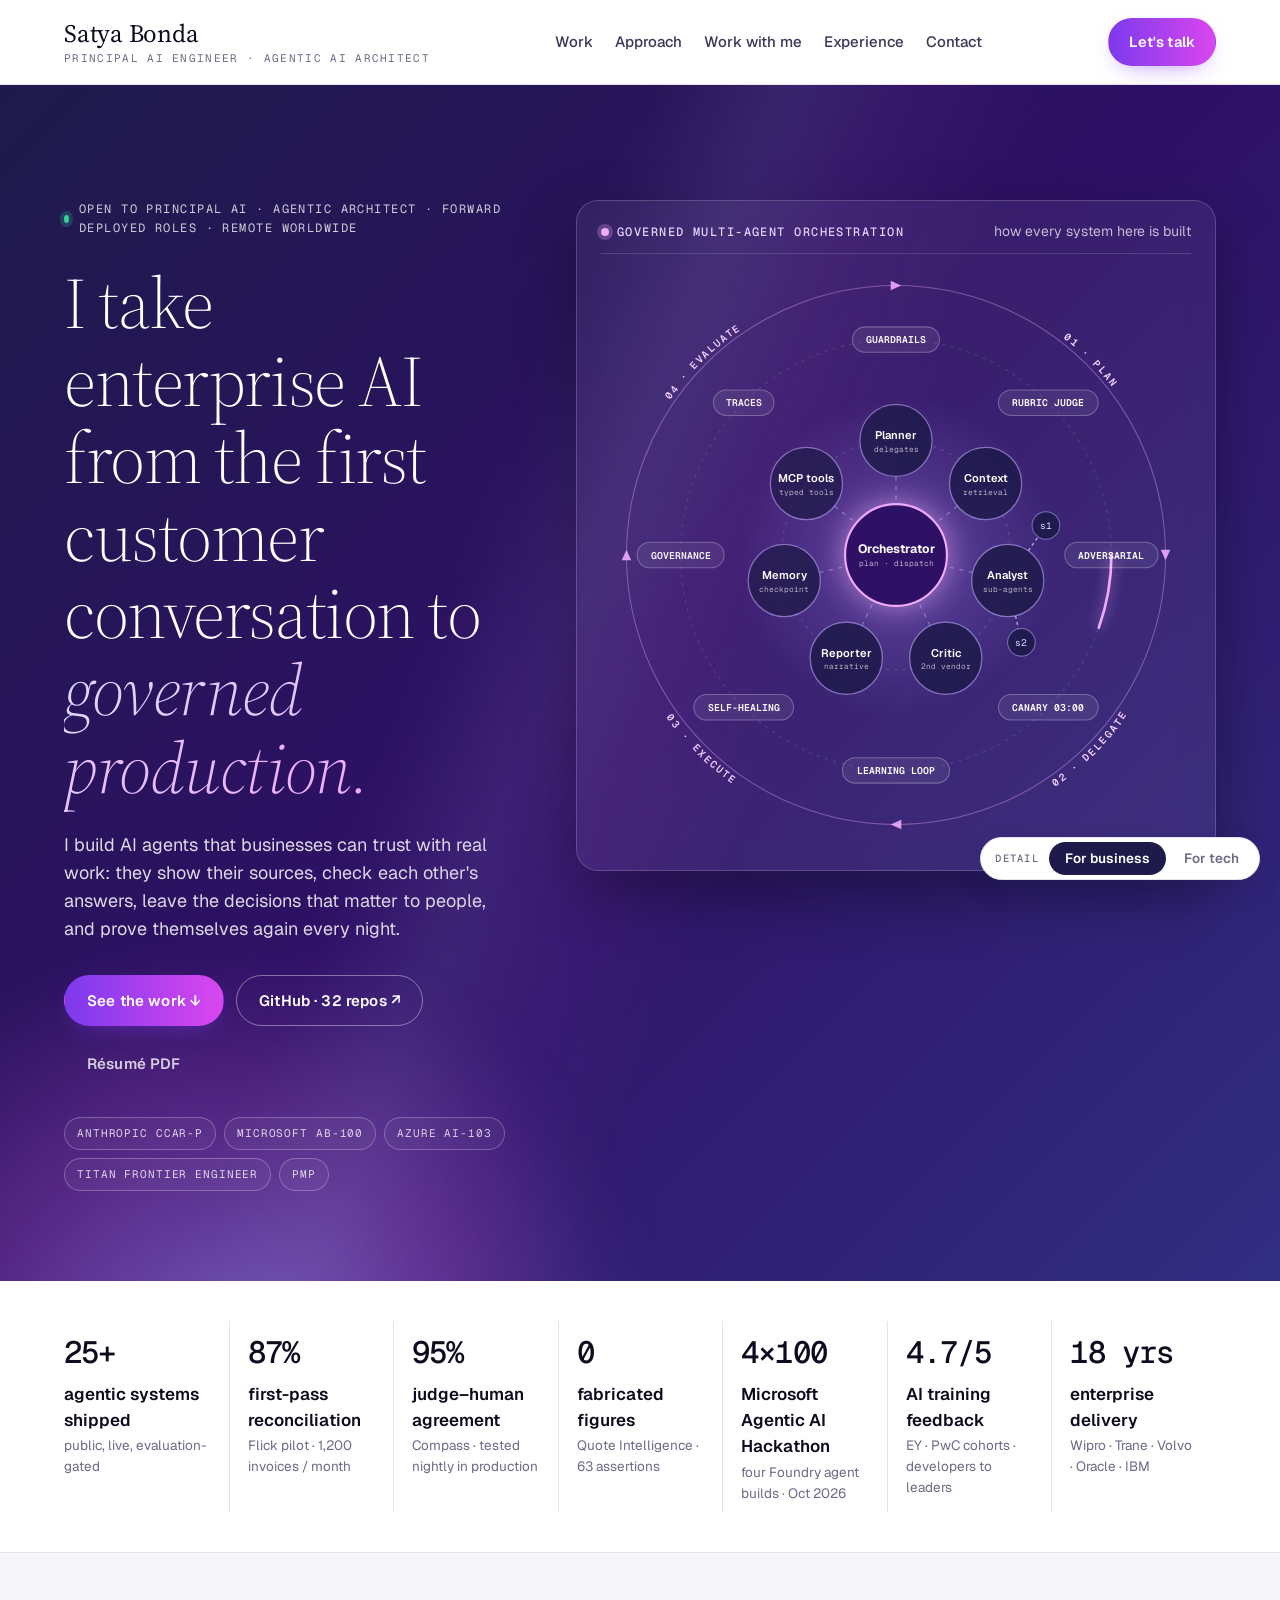
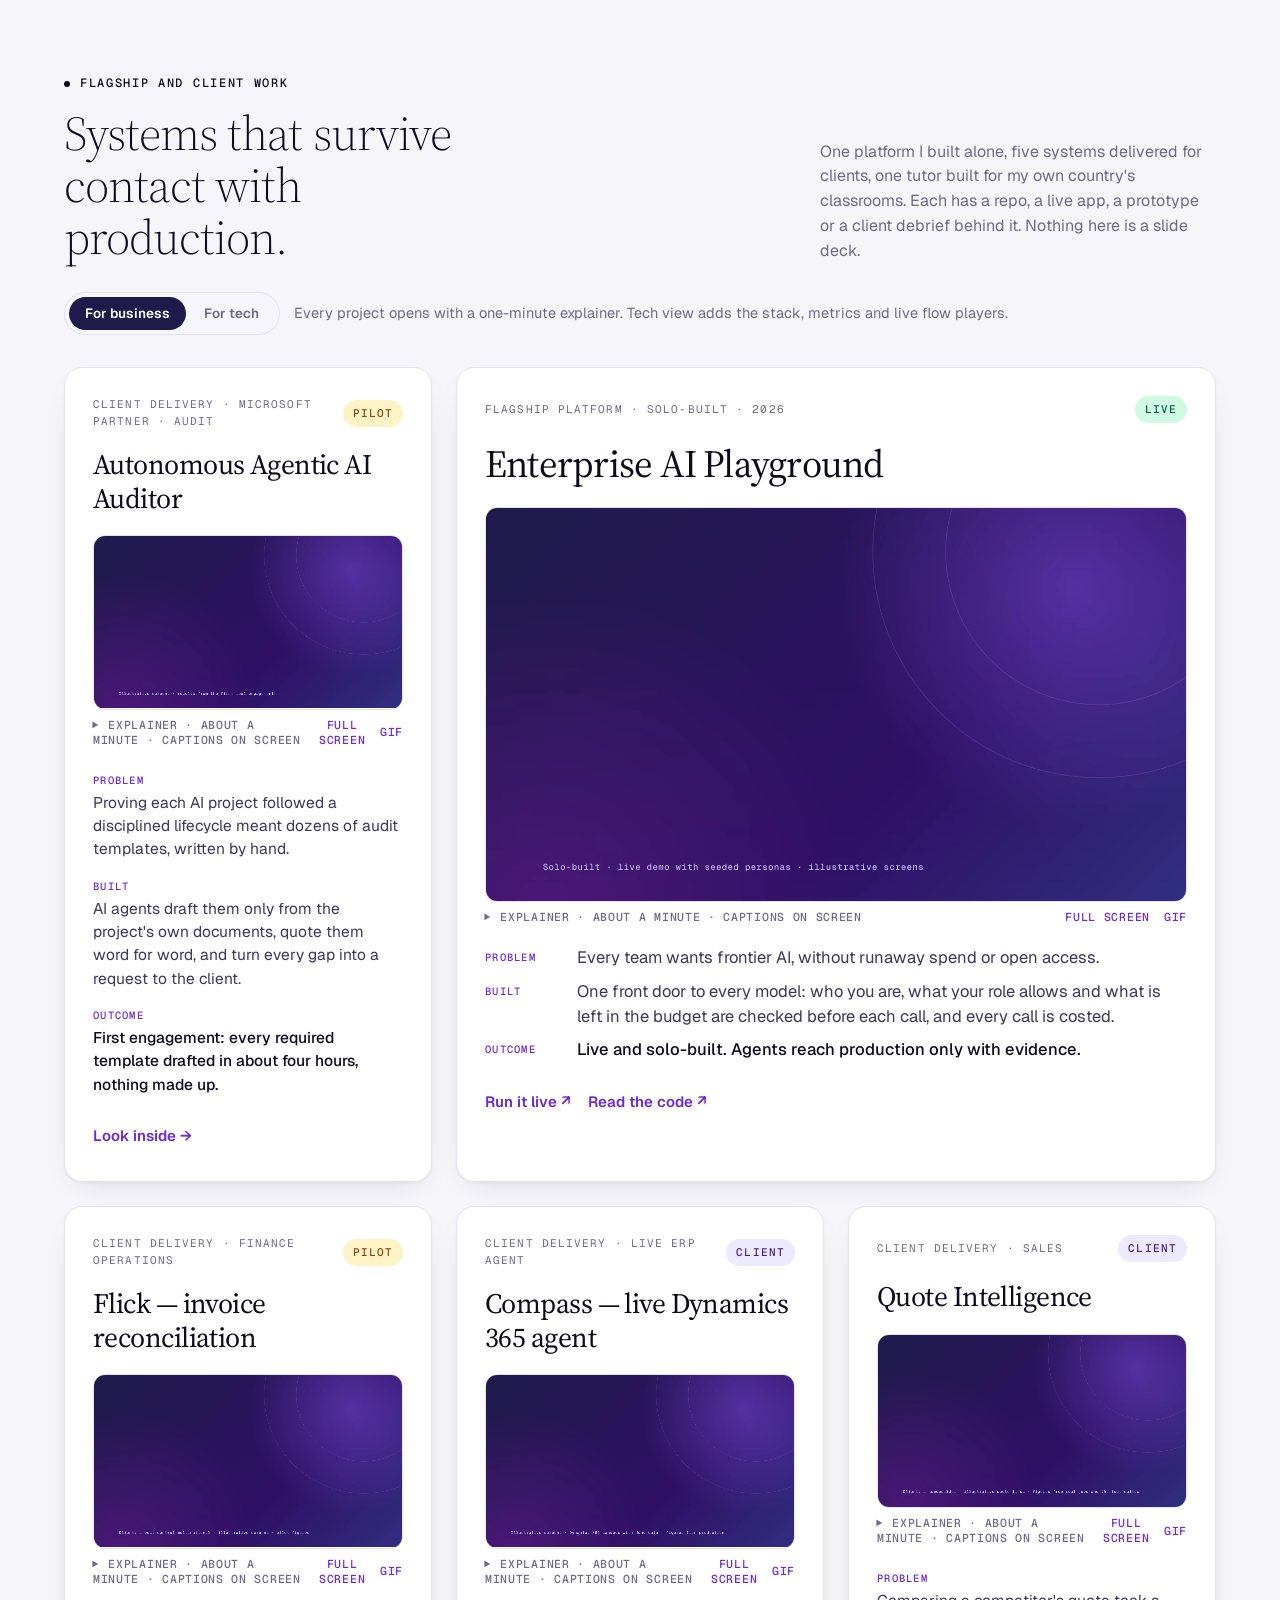
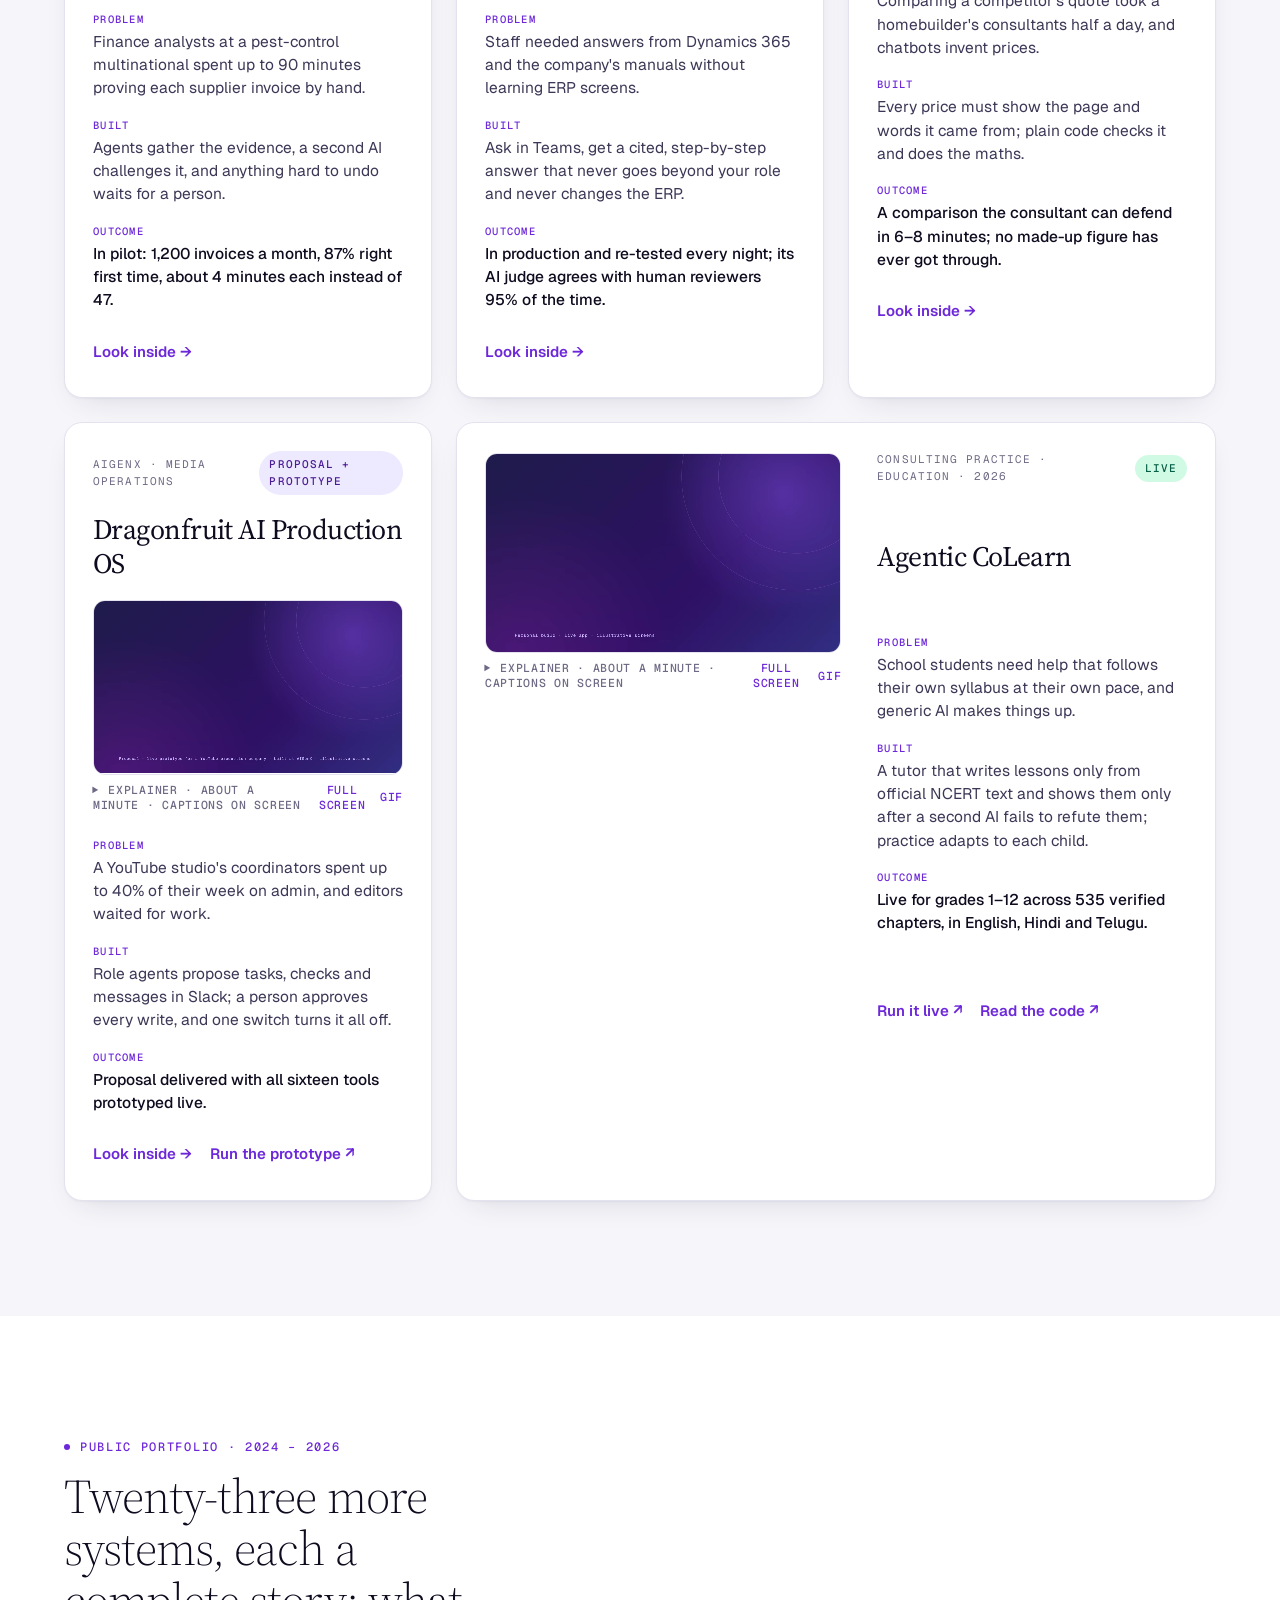
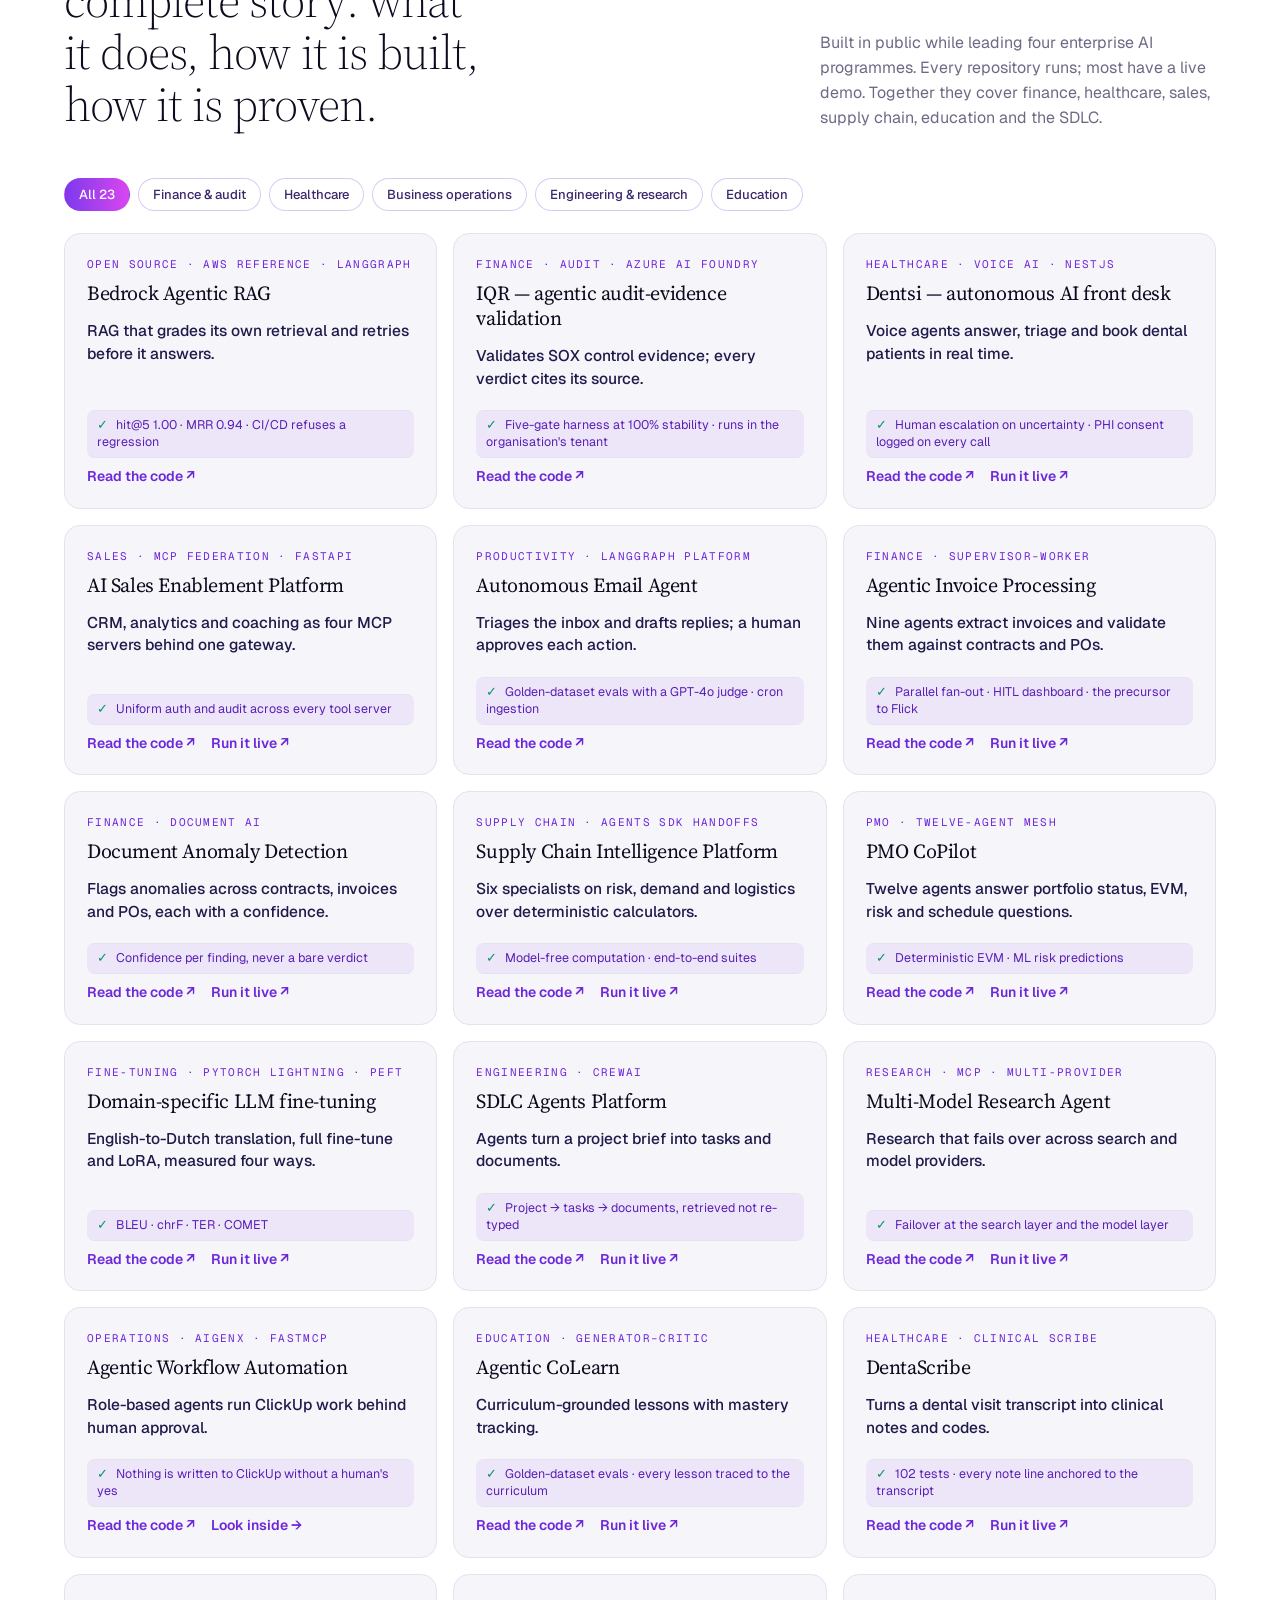
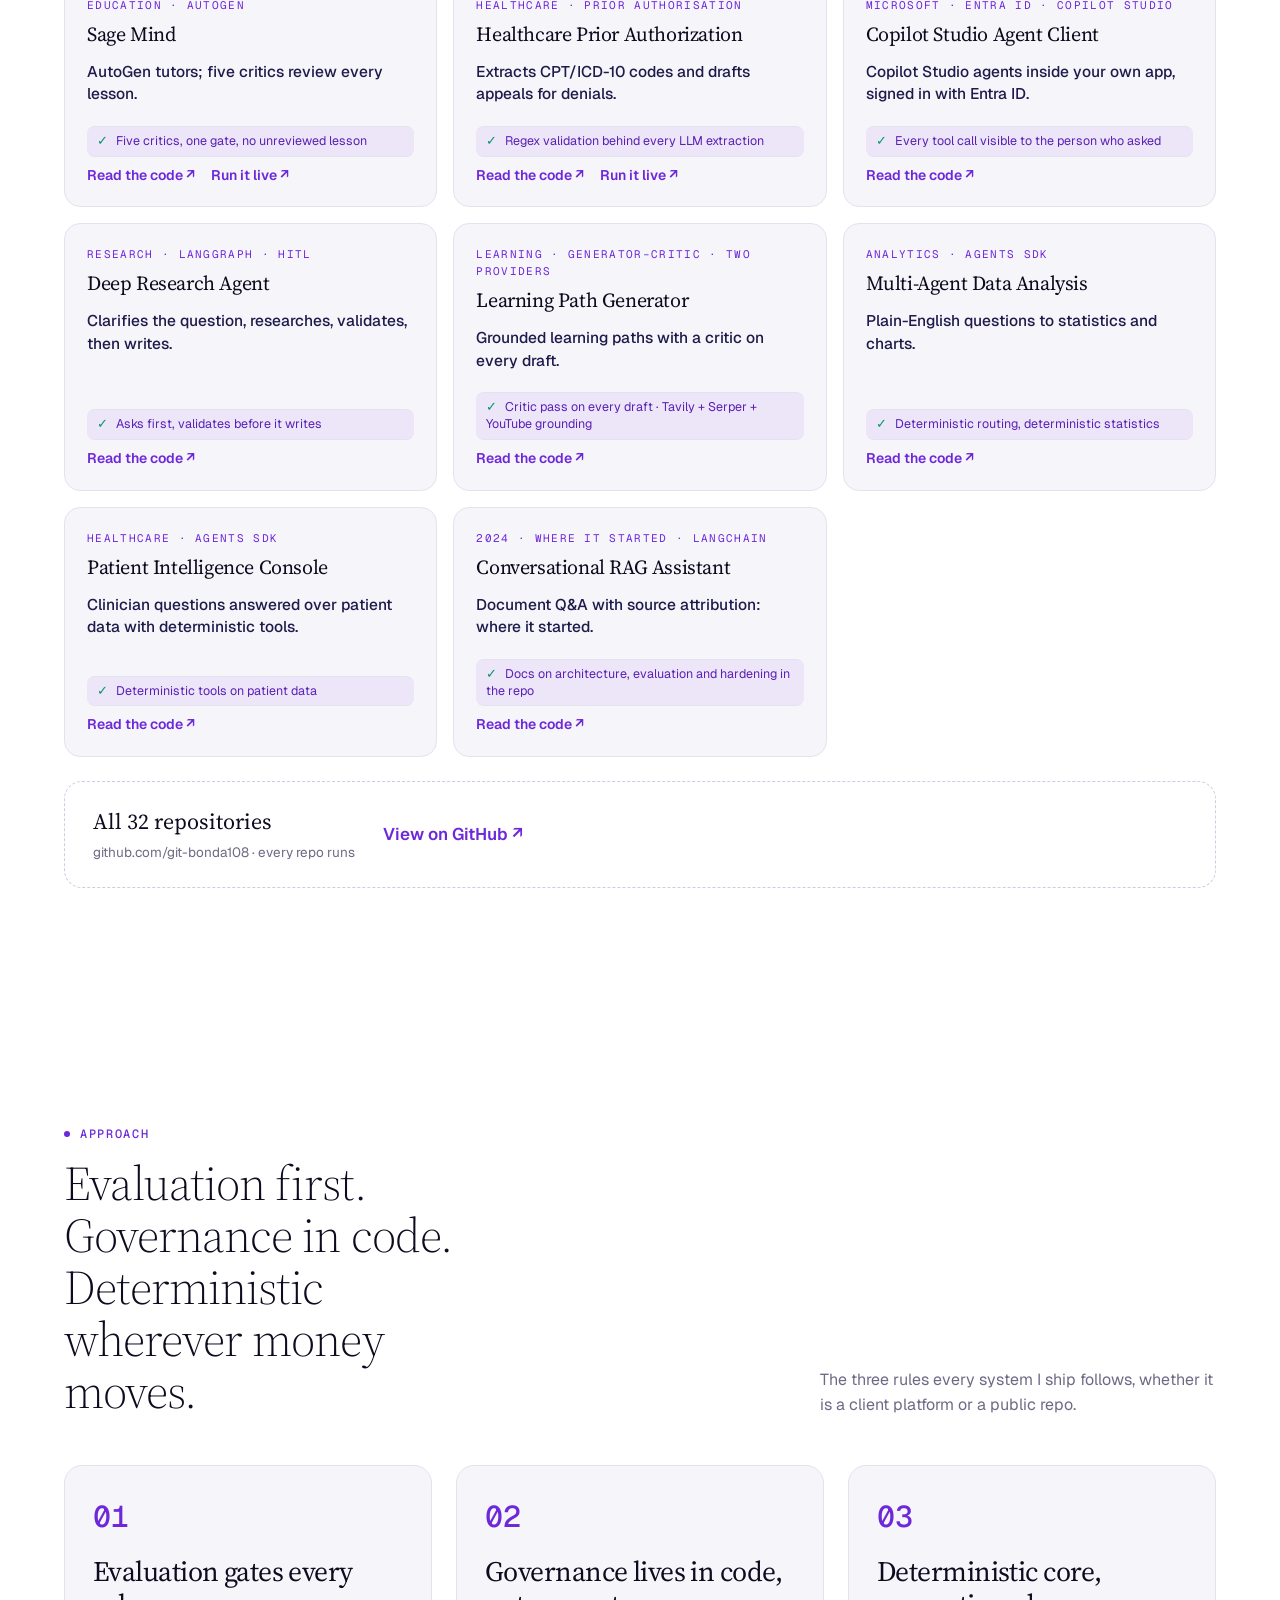
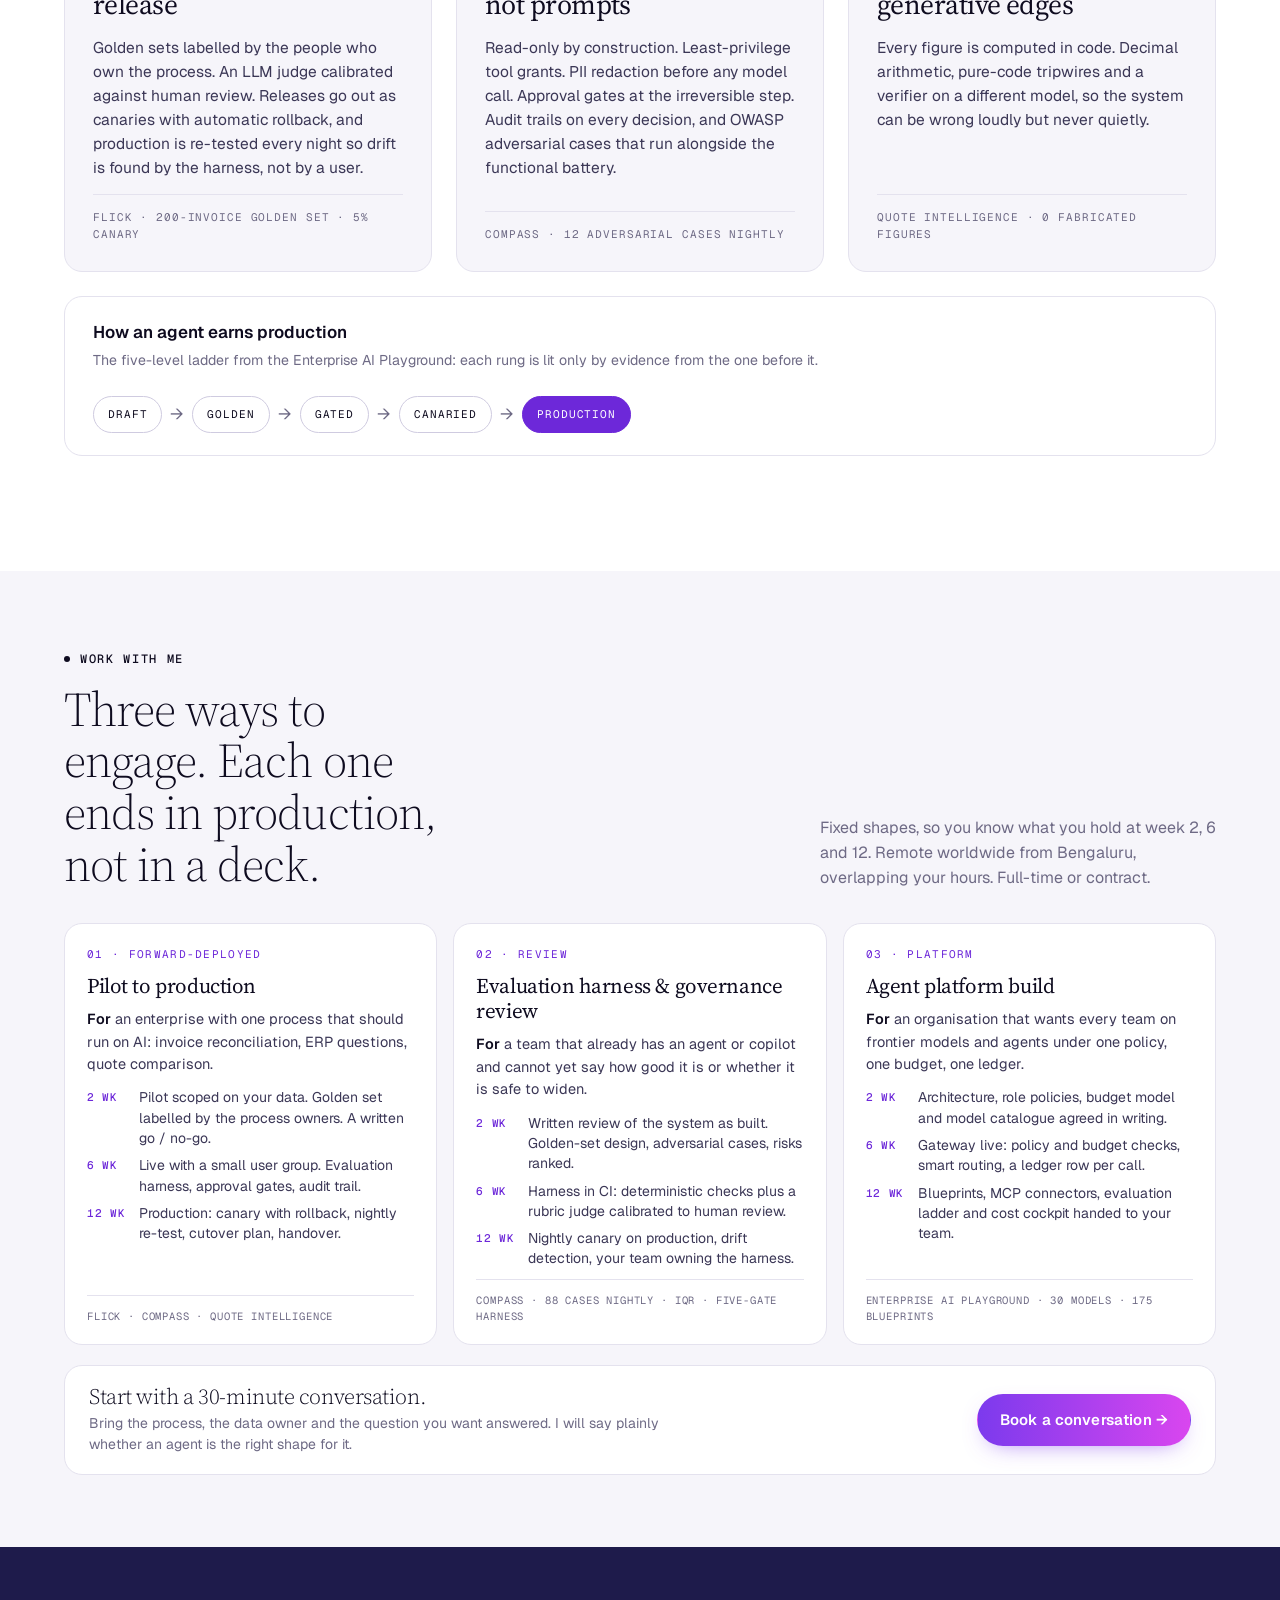
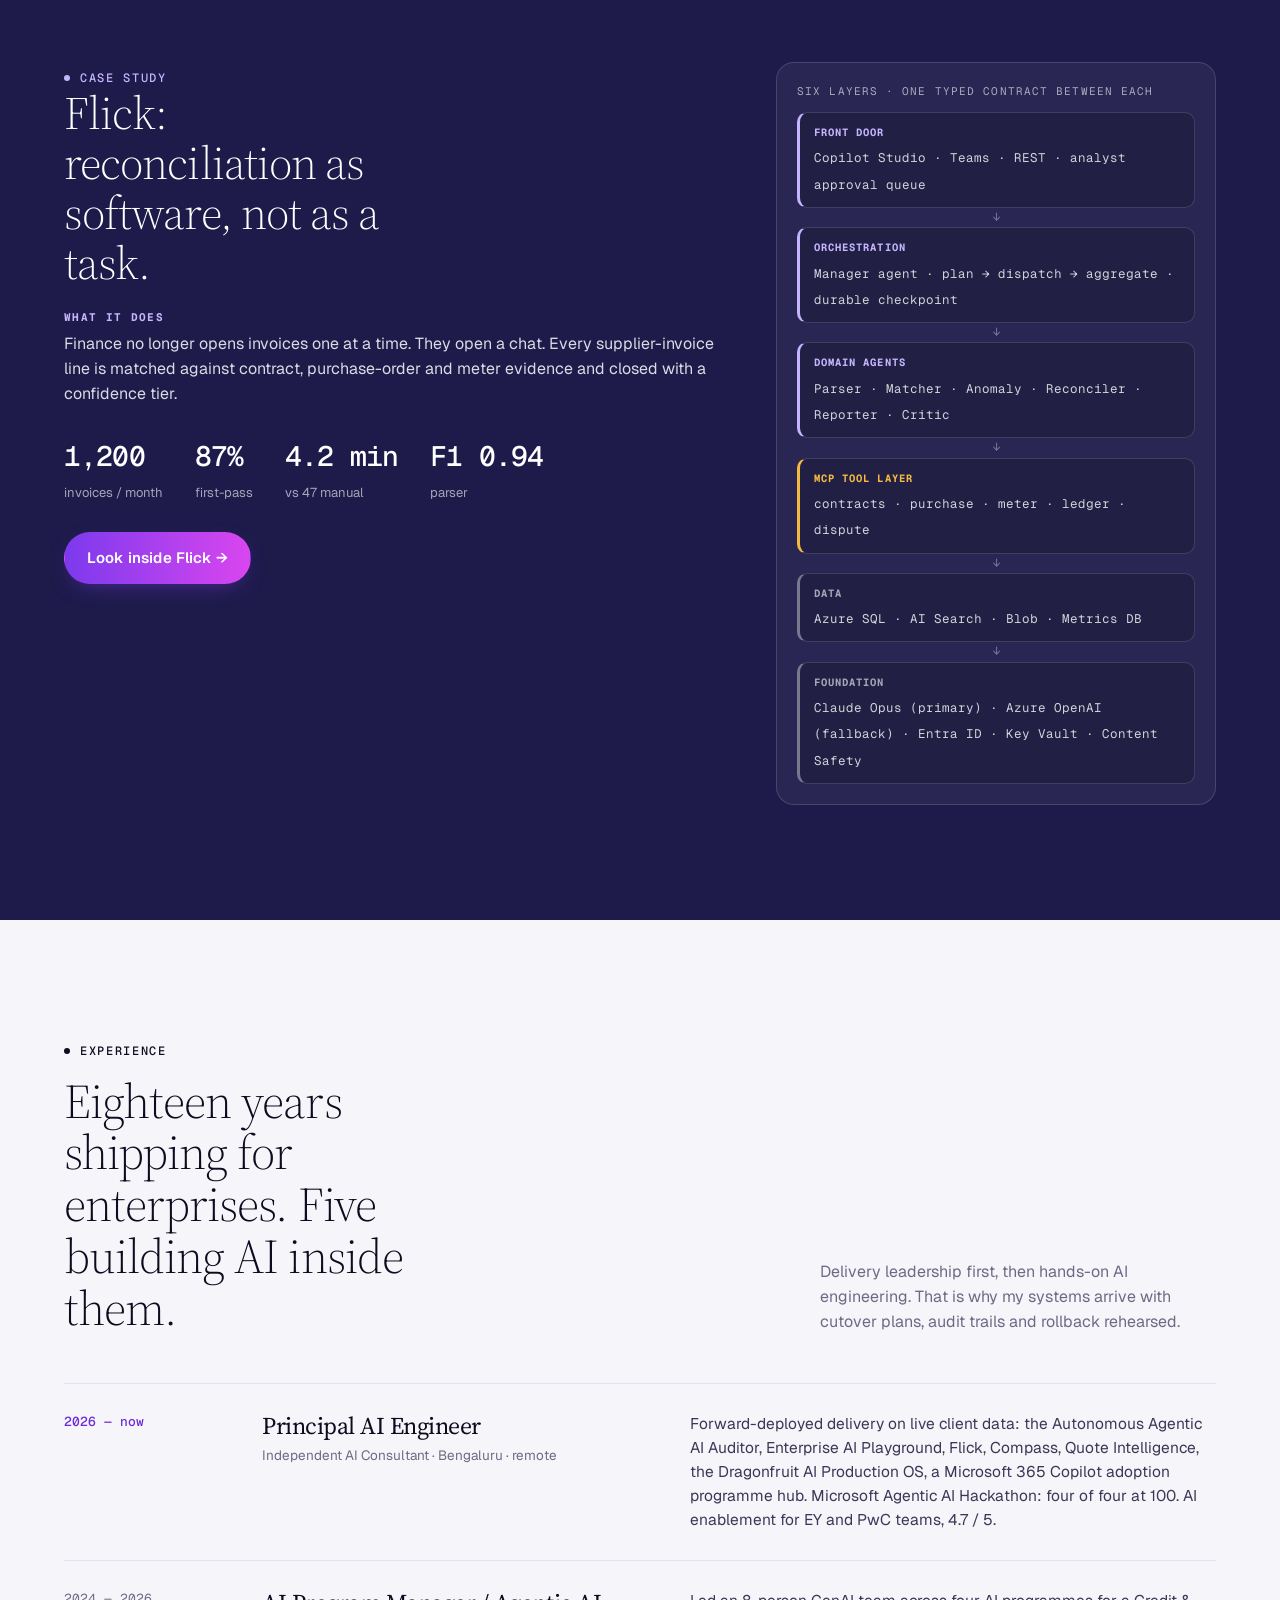
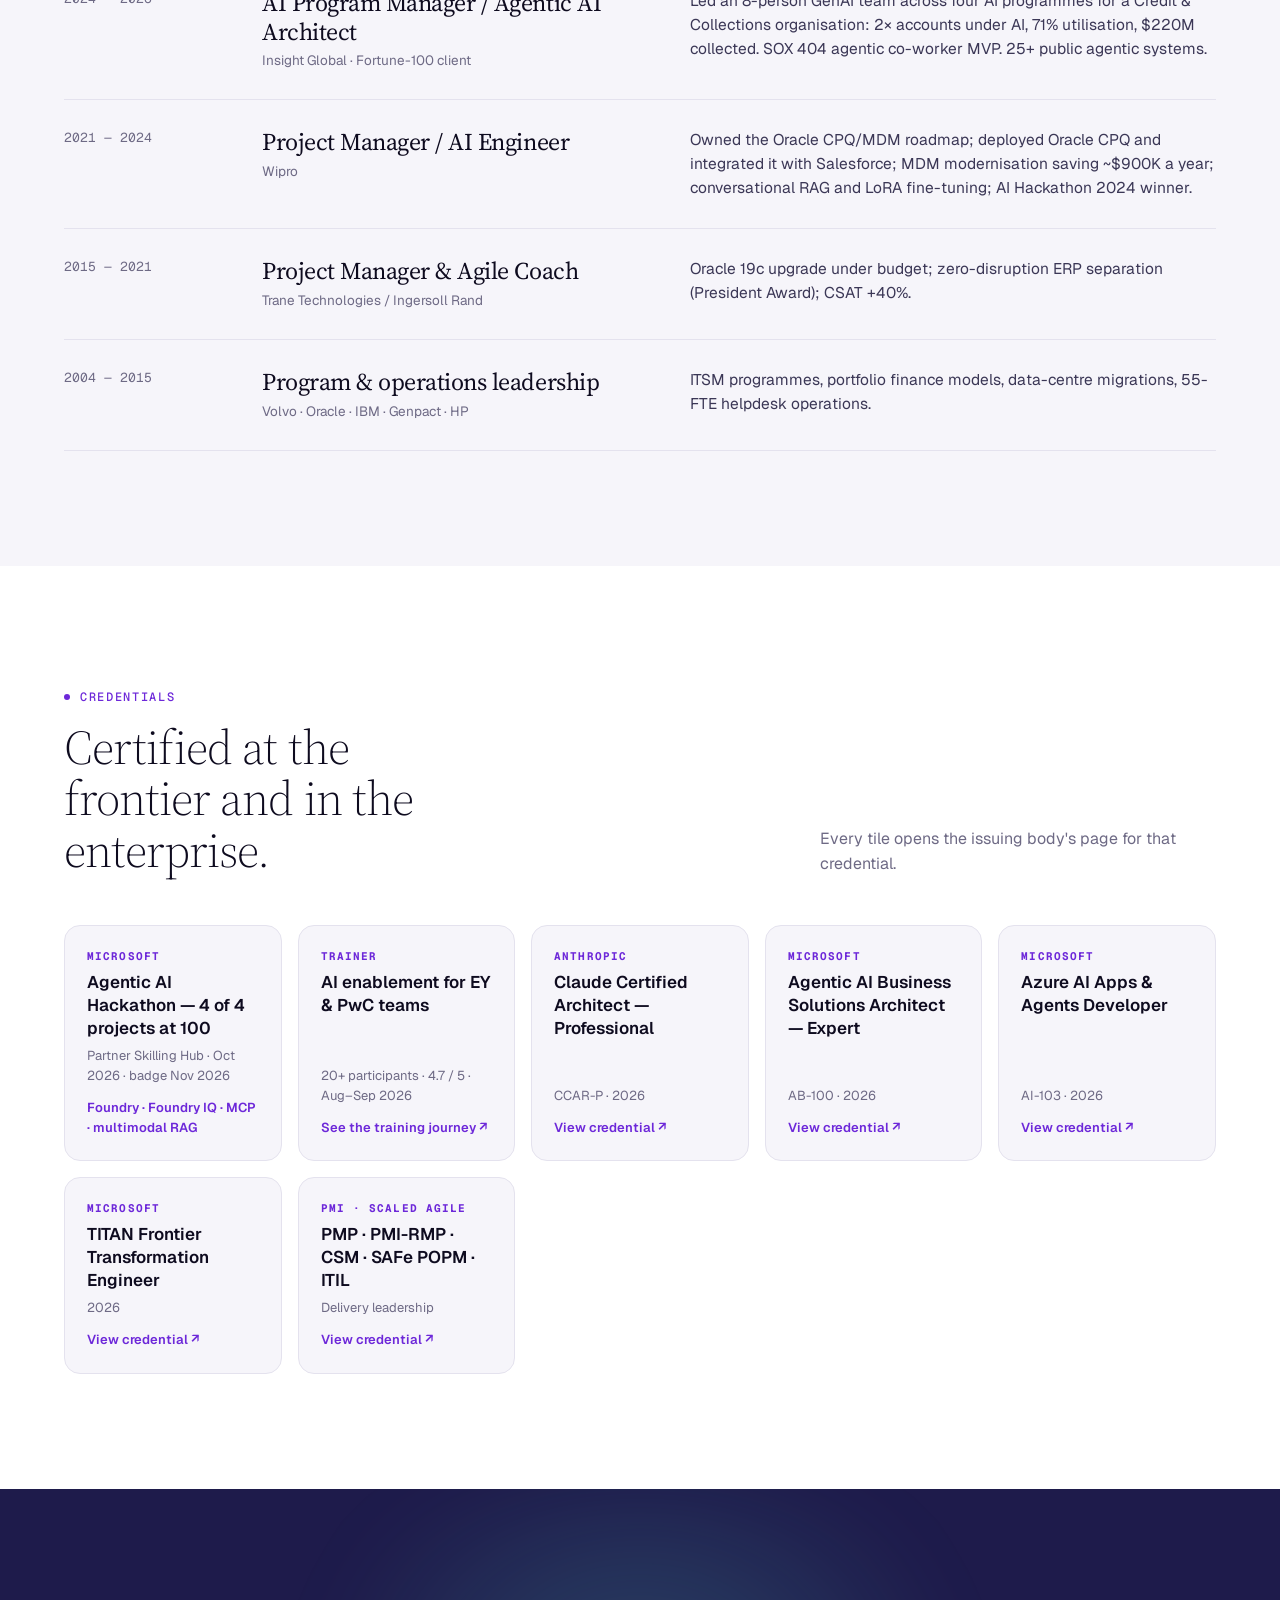
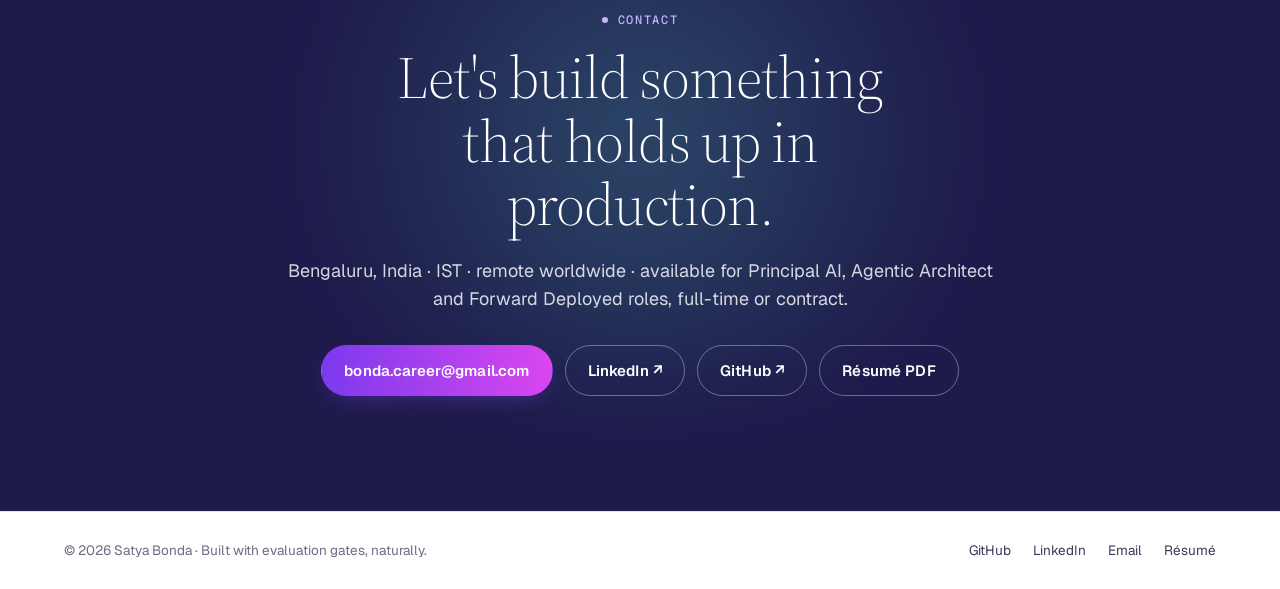
==== commit 364246c7: "Label CoLearn as consulting practice Co-Authored-By: Claude Opus 5.5 <noreply@anthropic.com>" ====
--- a/index.html
+++ b/index.html
@@ -115,7 +115,7 @@
     </article>
     <article class="card wide reveal">
       <figure class="explainer"><video muted loop playsinline preload="none" poster="assets/explainers/colearn.jpg?v=202610241200" aria-label="Animated explainer with captions: how Agentic CoLearn works, in plain English"><source data-src="assets/explainers/colearn.webm?v=202610241200" type="video/webm"><source data-src="assets/explainers/colearn.mp4?v=202610241200" type="video/mp4"></video><figcaption><span>▶ Explainer · about a minute · captions on screen</span><button class="x-full" type="button">Full screen</button><a href="assets/explainers/colearn.gif" download>GIF</a></figcaption></figure>
-      <div class="top"><span>Personal build · education · 2026</span><span class="status live">Live</span></div>
+      <div class="top"><span>Consulting practice · education · 2026</span><span class="status live">Live</span></div>
       <h3>Agentic CoLearn</h3>
       <dl class="pbo biz-only"><dt>Problem</dt><dd>School students need help that follows their own syllabus at their own pace, and generic AI makes things up.</dd><dt>Built</dt><dd>A tutor that writes lessons only from official NCERT text and shows them only after a second AI fails to refute them; practice adapts to each child.</dd><dt>Outcome</dt><dd>Live for grades 1–12 across 535 verified chapters, in English, Hindi and Telugu.</dd></dl>
       <dl class="pbo tech-only"><dt>Problem</dt><dd>Grounded, adaptive learning for CBSE students without trusting a model with facts or scores.</dd><dt>Built</dt><dd>Generator–critic pipelines over chapter-scoped retrieval of NCERT PDFs; an adversarial verifier blocks or forces one regeneration; Bayesian Knowledge Tracing, 2-PL IRT and FSRS-4.5 run as pure maths; a task-tiered router falls back across five providers.</dd><dt>Outcome</dt><dd>Any one API key activates the whole system, and grading, mastery and scheduling work with none.</dd></dl>
